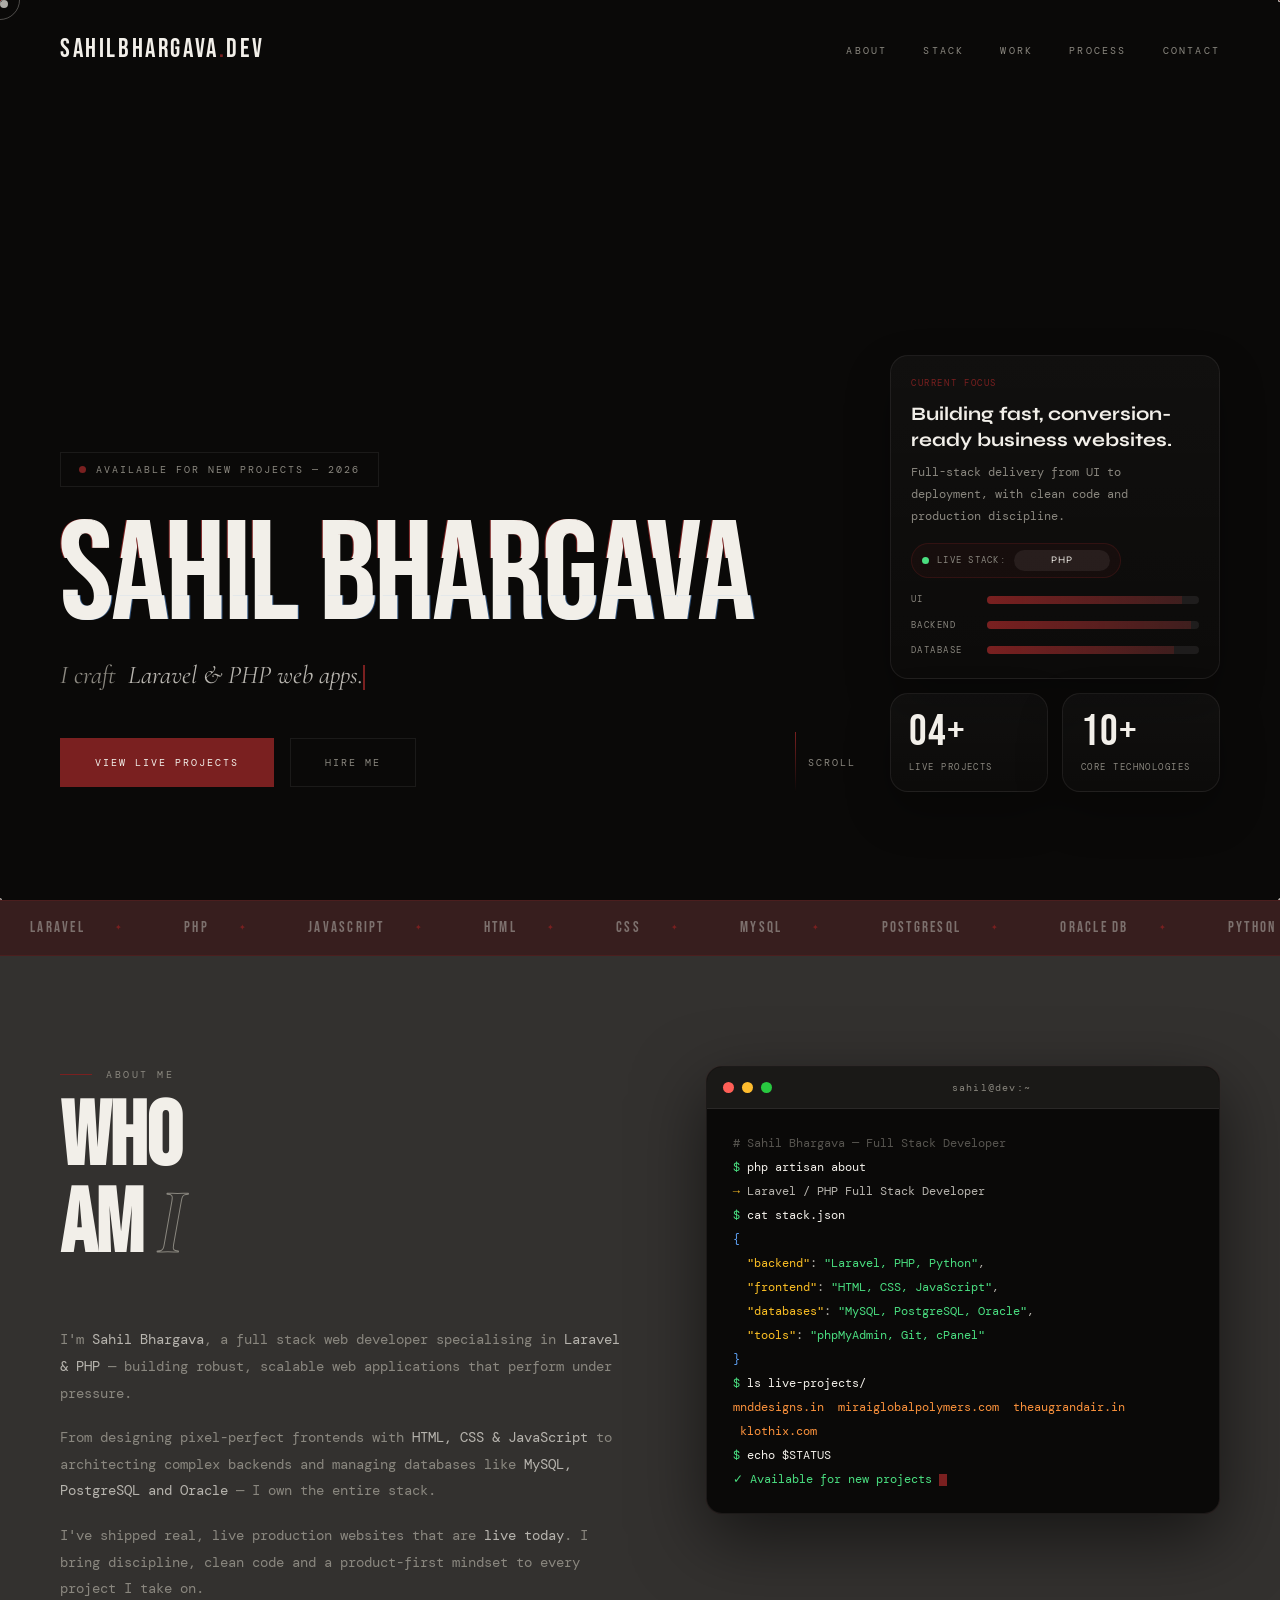
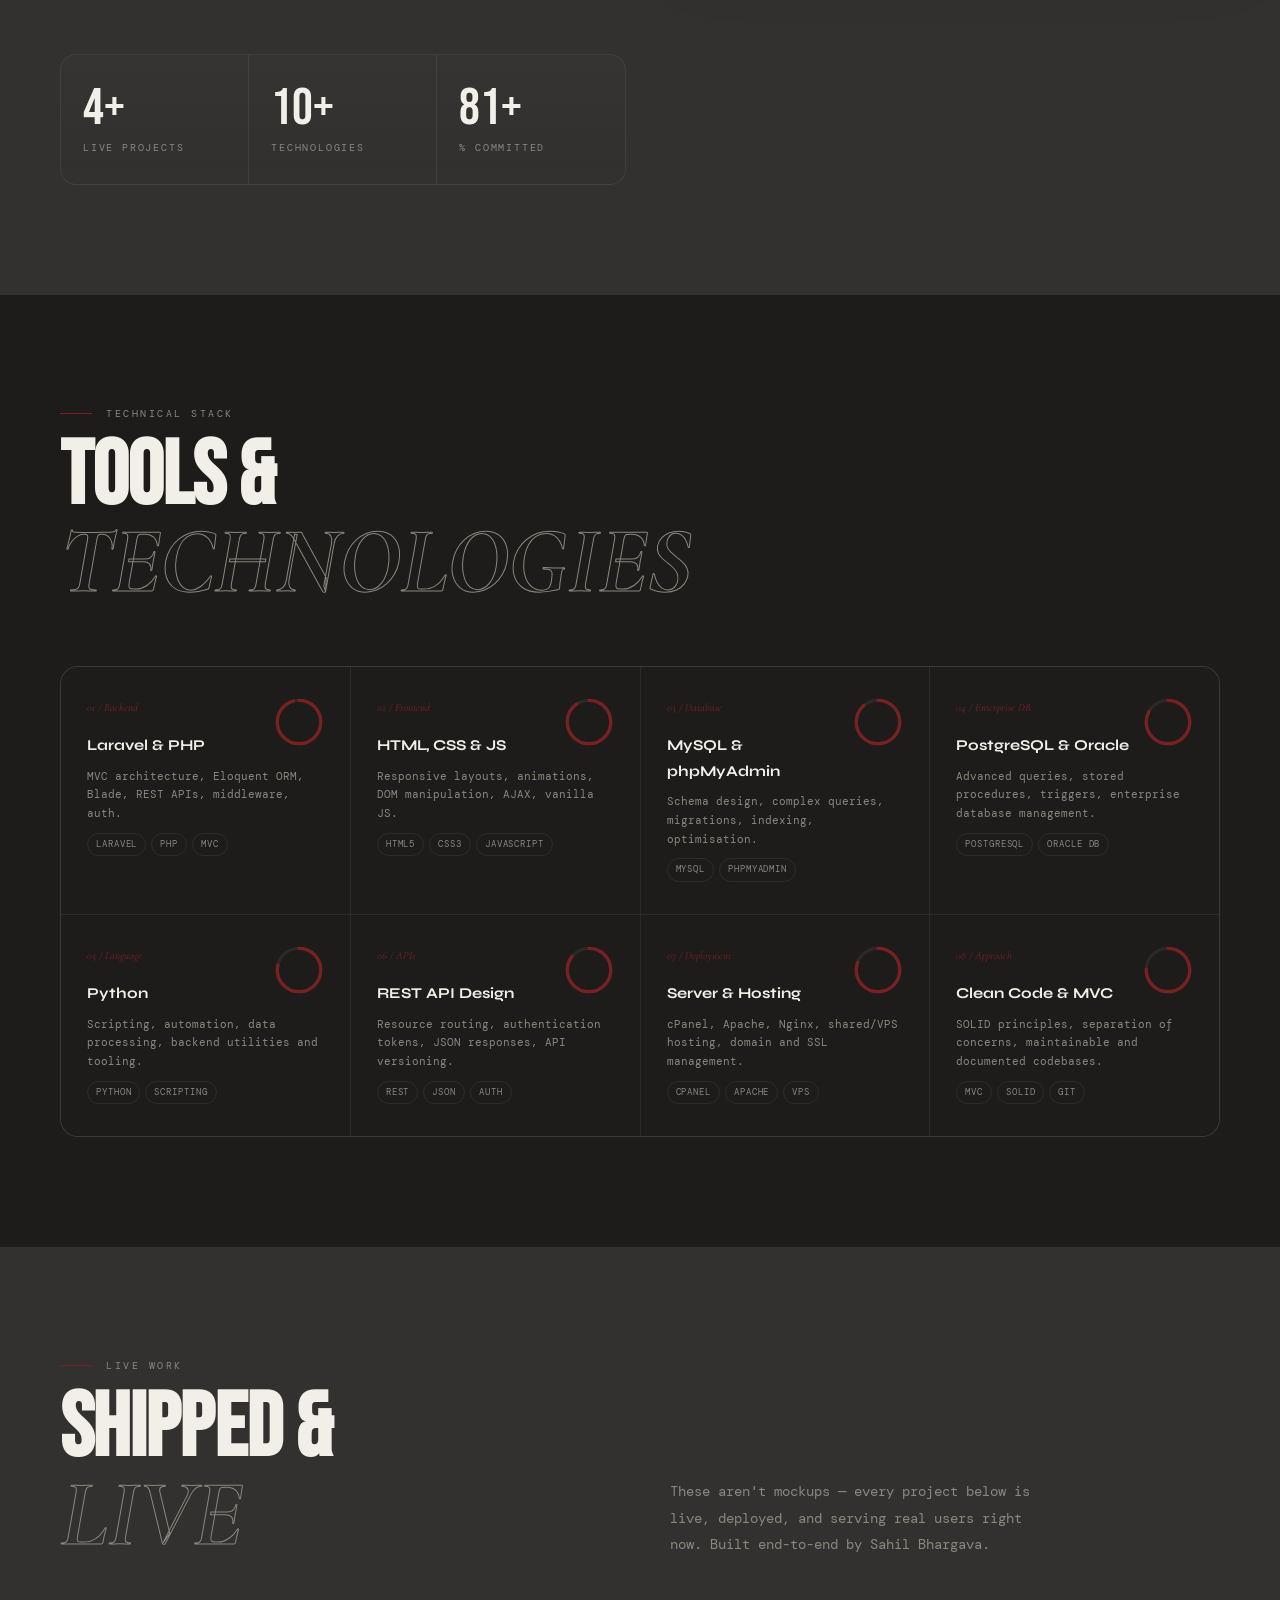
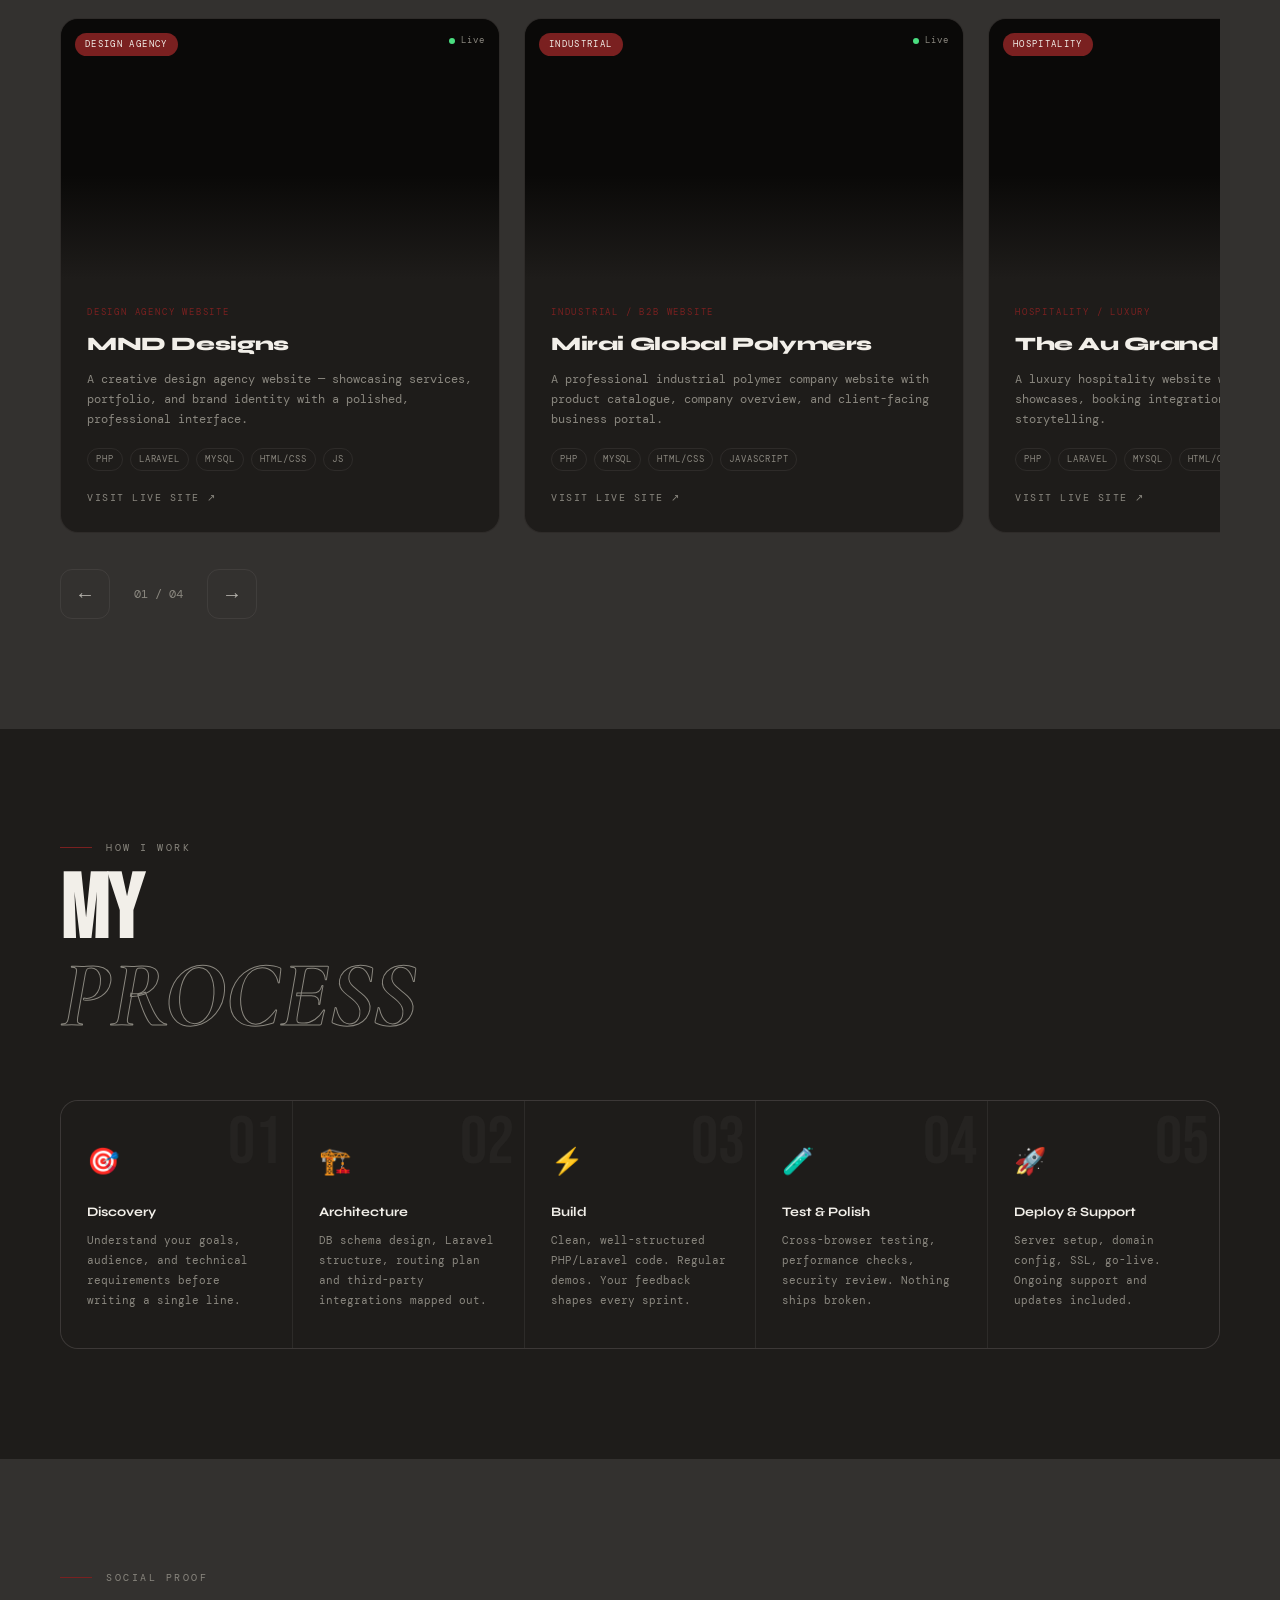
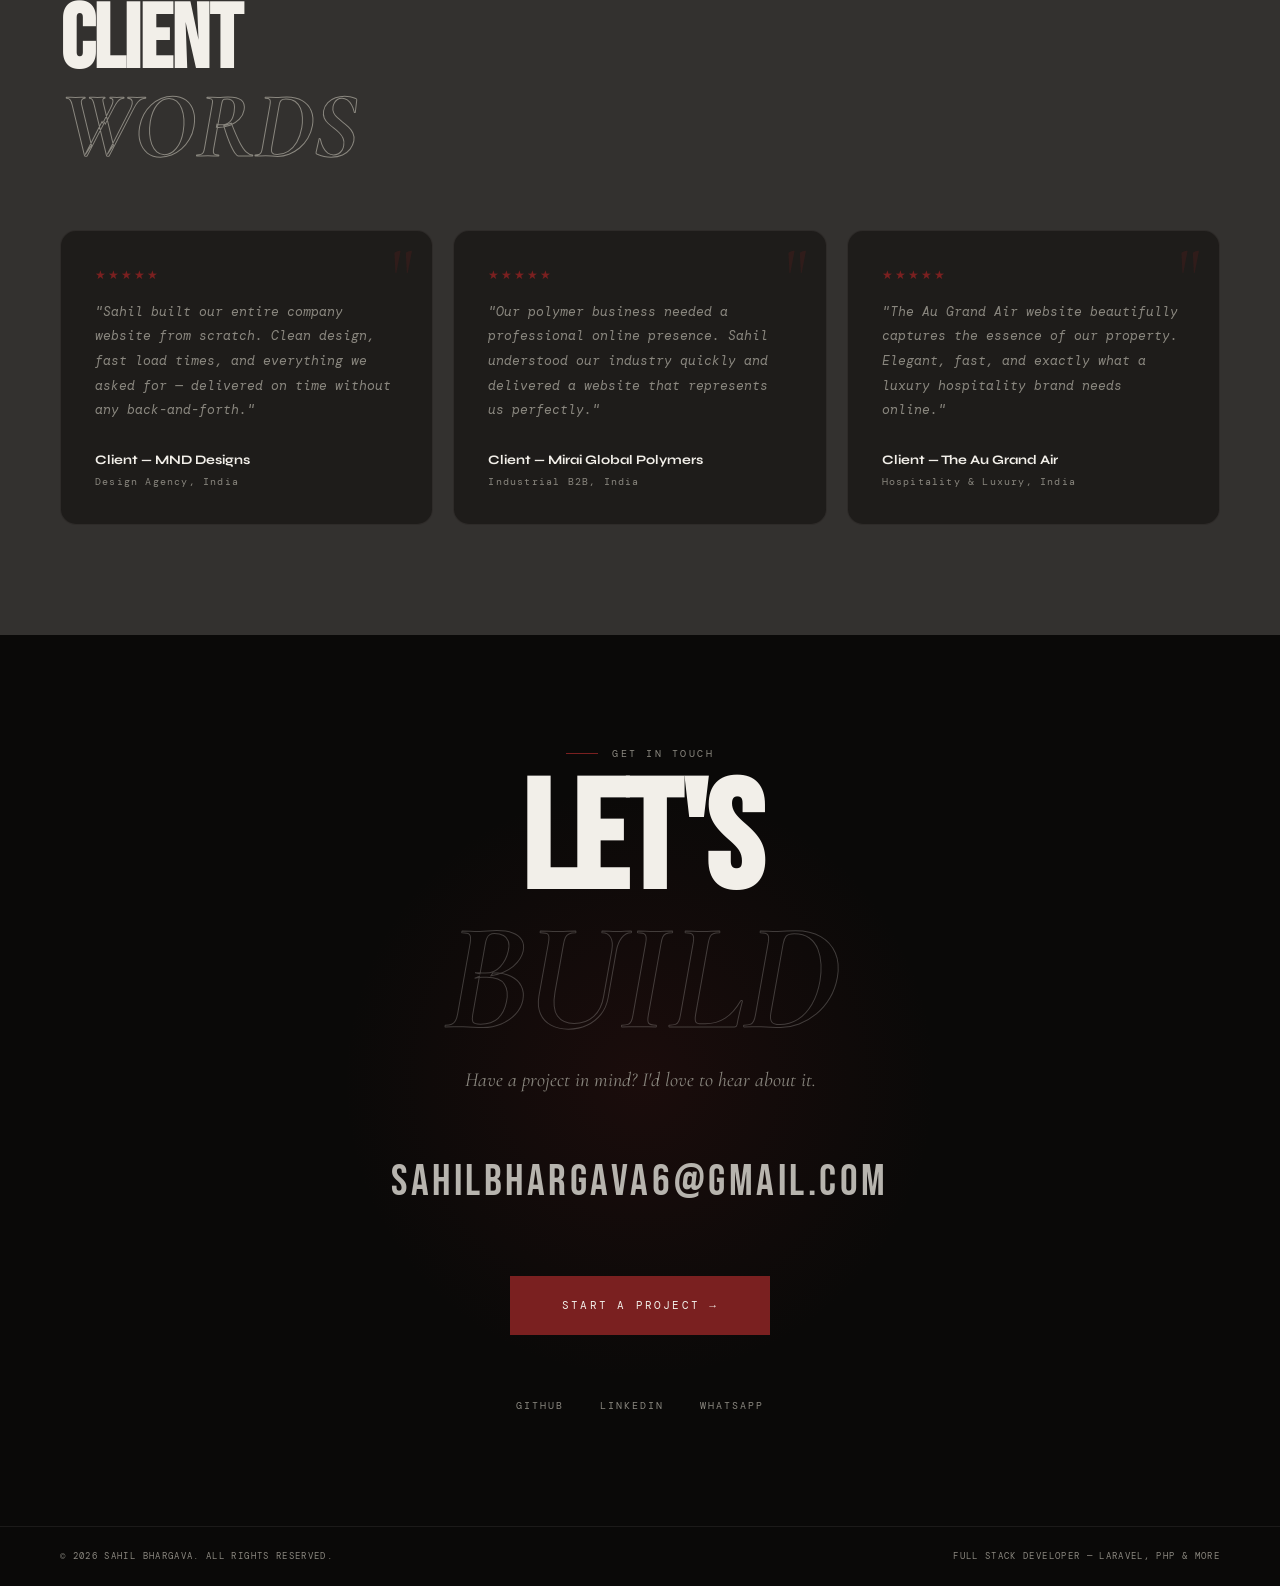
==== index.html @ b5cb0d64 "added right column" ====
<!DOCTYPE html>
<html lang="en">
<head>
<meta charset="UTF-8"/>
<meta name="viewport" content="width=device-width,initial-scale=1.0"/>
<title>Sahil Bhargava — Full Stack Developer</title>
<link rel="preconnect" href="https://fonts.googleapis.com">
<link href="https://fonts.googleapis.com/css2?family=Bebas+Neue&family=Cormorant+Garamond:ital,wght@0,300;0,600;1,300;1,600&family=DM+Mono:wght@300;400&family=Syne:wght@400;700;800&display=swap" rel="stylesheet">
<link rel="stylesheet" href="css/styles.css">
</head>
<body>

<div id="cur-dot"></div>
<div id="cur-ring"></div>

<!-- NAV -->
<nav id="nav">
  <a href="#hero" class="logo">SahilBhargava<span>.</span>dev</a>
  <button class="menu-toggle" id="menuToggle" aria-label="Toggle navigation" aria-expanded="false" aria-controls="navMenu">
    <span></span><span></span><span></span>
  </button>
  <ul class="nav-menu" id="navMenu">
    <li><a href="#about">About</a></li>
    <li><a href="#skills">Stack</a></li>
    <li><a href="#projects">Work</a></li>
    <li><a href="#process">Process</a></li>
    <li><a href="#contact">Contact</a></li>
  </ul>
</nav>

<!-- HERO -->
<section id="hero">
  <canvas id="particleCanvas"></canvas>
  <div class="hero-shell">
    <div class="hero-content">
      <div class="hero-badge"><span class="badge-dot"></span>Available for new projects — 2026</div>
      <span class="hero-name glitch" data-text="SAHIL BHARGAVA">SAHIL BHARGAVA</span>
      <p class="hero-sub">I craft &nbsp;<span id="typed-text"></span><span class="typed-cursor"></span></p>
      <div class="hero-bottom">
        <div class="hero-cta-group">
          <a href="#projects" class="btn-primary"><span>View Live Projects</span></a>
          <a href="#contact" class="btn-outline">Hire Me</a>
        </div>
        <div class="hero-scroll"><div class="scroll-line"></div>Scroll</div>
      </div>
    </div>

    <aside class="hero-side reveal-right delay-3" aria-label="Quick snapshot">
      <div class="hero-side-card hero-side-main">
        <div class="hero-side-kicker">Current Focus</div>
        <h3>Building fast, conversion-ready business websites.</h3>
        <p>Full-stack delivery from UI to deployment, with clean code and production discipline.</p>
        <div class="hero-side-live" aria-live="polite">
          <span class="hero-live-dot" aria-hidden="true"></span>
          <span class="hero-live-text">Live stack:</span>
          <span class="hero-tech-rotator" id="heroTechRotator">Laravel</span>
        </div>
        <div class="hero-side-bars" aria-hidden="true">
          <div class="hero-side-bar"><span>UI</span><i style="--w:92%"></i></div>
          <div class="hero-side-bar"><span>Backend</span><i style="--w:96%"></i></div>
          <div class="hero-side-bar"><span>Database</span><i style="--w:88%"></i></div>
        </div>
      </div>

      <div class="hero-side-grid">
        <div class="hero-side-card">
          <div class="hero-side-stat">04+</div>
          <div class="hero-side-label">Live Projects</div>
        </div>
        <div class="hero-side-card">
          <div class="hero-side-stat">10+</div>
          <div class="hero-side-label">Core Technologies</div>
        </div>
      </div>
    </aside>
  </div>
</section>

<!-- MARQUEE -->
<div class="marquee-wrap">
  <div class="marquee-track">
    <div class="marquee-item">Laravel</div><div class="marquee-item">PHP</div>
    <div class="marquee-item">JavaScript</div><div class="marquee-item">HTML</div>
    <div class="marquee-item">CSS</div><div class="marquee-item">MySQL</div>
    <div class="marquee-item">PostgreSQL</div><div class="marquee-item">Oracle DB</div>
    <div class="marquee-item">Python</div><div class="marquee-item">phpMyAdmin</div>
    <div class="marquee-item">REST APIs</div><div class="marquee-item">MVC</div>
    <div class="marquee-item">Laravel</div><div class="marquee-item">PHP</div>
    <div class="marquee-item">JavaScript</div><div class="marquee-item">HTML</div>
    <div class="marquee-item">CSS</div><div class="marquee-item">MySQL</div>
    <div class="marquee-item">PostgreSQL</div><div class="marquee-item">Oracle DB</div>
    <div class="marquee-item">Python</div><div class="marquee-item">phpMyAdmin</div>
    <div class="marquee-item">REST APIs</div><div class="marquee-item">MVC</div>
  </div>
</div>

<!-- ABOUT -->
<section id="about" class="sec">
  <div class="about-grid">
    <div>
      <div class="sec-label reveal">About Me</div>
      <h2 class="sec-title reveal delay-1">WHO<br>AM <em>I</em></h2>
      <div class="about-text-block">
        <p class="reveal delay-2">I'm <strong>Sahil Bhargava</strong>, a full stack web developer specialising in <strong>Laravel & PHP</strong> — building robust, scalable web applications that perform under pressure.</p>
        <p class="reveal delay-3">From designing pixel-perfect frontends with <strong>HTML, CSS & JavaScript</strong> to architecting complex backends and managing databases like <strong>MySQL, PostgreSQL and Oracle</strong> — I own the entire stack.</p>
        <p class="reveal delay-4">I've shipped real, live production websites that are <strong>live today</strong>. I bring discipline, clean code and a product-first mindset to every project I take on.</p>
      </div>
      <div class="stats-row reveal delay-5">
        <div class="stat-box">
          <div class="stat-n" data-target="4">0</div>
          <div class="stat-l">Live Projects</div>
        </div>
        <div class="stat-box">
          <div class="stat-n" data-target="10">0</div>
          <div class="stat-l">Technologies</div>
        </div>
        <div class="stat-box">
          <div class="stat-n" data-target="100">0</div>
          <div class="stat-l">% Committed</div>
        </div>
      </div>
    </div>
    <div class="reveal-right delay-2">
      <div class="terminal">
        <div class="term-bar">
          <div class="term-dot"></div><div class="term-dot"></div><div class="term-dot"></div>
          <span class="term-title">sahil@dev:~</span>
        </div>
        <div class="term-body" id="termBody"></div>
      </div>
    </div>
  </div>
</section>

<!-- SKILLS -->
<section id="skills" class="sec">
  <div class="sec-label reveal">Technical Stack</div>
  <h2 class="sec-title reveal delay-1">TOOLS &amp;<br><em>TECHNOLOGIES</em></h2>
  <div class="skills-grid reveal delay-2">

    <div class="skill-item">
      <div class="arc-wrap"><svg class="arc" viewBox="0 0 46 46"><circle class="arc-bg" cx="23" cy="23" r="20"/><circle class="arc-fg" cx="23" cy="23" r="20" data-pct="95"/></svg></div>
      <span class="skill-num">01 / Backend</span>
      <div class="skill-name">Laravel & PHP</div>
      <div style="font-size:11px;color:var(--ash2)">MVC architecture, Eloquent ORM, Blade, REST APIs, middleware, auth.</div>
      <div class="skill-tags"><span class="stag">Laravel</span><span class="stag">PHP</span><span class="stag">MVC</span></div>
    </div>

    <div class="skill-item">
      <div class="arc-wrap"><svg class="arc" viewBox="0 0 46 46"><circle class="arc-bg" cx="23" cy="23" r="20"/><circle class="arc-fg" cx="23" cy="23" r="20" data-pct="90"/></svg></div>
      <span class="skill-num">02 / Frontend</span>
      <div class="skill-name">HTML, CSS & JS</div>
      <div style="font-size:11px;color:var(--ash2)">Responsive layouts, animations, DOM manipulation, AJAX, vanilla JS.</div>
      <div class="skill-tags"><span class="stag">HTML5</span><span class="stag">CSS3</span><span class="stag">JavaScript</span></div>
    </div>

    <div class="skill-item">
      <div class="arc-wrap"><svg class="arc" viewBox="0 0 46 46"><circle class="arc-bg" cx="23" cy="23" r="20"/><circle class="arc-fg" cx="23" cy="23" r="20" data-pct="88"/></svg></div>
      <span class="skill-num">03 / Database</span>
      <div class="skill-name">MySQL & phpMyAdmin</div>
      <div style="font-size:11px;color:var(--ash2)">Schema design, complex queries, migrations, indexing, optimisation.</div>
      <div class="skill-tags"><span class="stag">MySQL</span><span class="stag">phpMyAdmin</span></div>
    </div>

    <div class="skill-item">
      <div class="arc-wrap"><svg class="arc" viewBox="0 0 46 46"><circle class="arc-bg" cx="23" cy="23" r="20"/><circle class="arc-fg" cx="23" cy="23" r="20" data-pct="82"/></svg></div>
      <span class="skill-num">04 / Enterprise DB</span>
      <div class="skill-name">PostgreSQL & Oracle</div>
      <div style="font-size:11px;color:var(--ash2)">Advanced queries, stored procedures, triggers, enterprise database management.</div>
      <div class="skill-tags"><span class="stag">PostgreSQL</span><span class="stag">Oracle DB</span></div>
    </div>

    <div class="skill-item">
      <div class="arc-wrap"><svg class="arc" viewBox="0 0 46 46"><circle class="arc-bg" cx="23" cy="23" r="20"/><circle class="arc-fg" cx="23" cy="23" r="20" data-pct="78"/></svg></div>
      <span class="skill-num">05 / Language</span>
      <div class="skill-name">Python</div>
      <div style="font-size:11px;color:var(--ash2)">Scripting, automation, data processing, backend utilities and tooling.</div>
      <div class="skill-tags"><span class="stag">Python</span><span class="stag">Scripting</span></div>
    </div>

    <div class="skill-item">
      <div class="arc-wrap"><svg class="arc" viewBox="0 0 46 46"><circle class="arc-bg" cx="23" cy="23" r="20"/><circle class="arc-fg" cx="23" cy="23" r="20" data-pct="85"/></svg></div>
      <span class="skill-num">06 / APIs</span>
      <div class="skill-name">REST API Design</div>
      <div style="font-size:11px;color:var(--ash2)">Resource routing, authentication tokens, JSON responses, API versioning.</div>
      <div class="skill-tags"><span class="stag">REST</span><span class="stag">JSON</span><span class="stag">Auth</span></div>
    </div>

    <div class="skill-item">
      <div class="arc-wrap"><svg class="arc" viewBox="0 0 46 46"><circle class="arc-bg" cx="23" cy="23" r="20"/><circle class="arc-fg" cx="23" cy="23" r="20" data-pct="80"/></svg></div>
      <span class="skill-num">07 / Deployment</span>
      <div class="skill-name">Server & Hosting</div>
      <div style="font-size:11px;color:var(--ash2)">cPanel, Apache, Nginx, shared/VPS hosting, domain and SSL management.</div>
      <div class="skill-tags"><span class="stag">cPanel</span><span class="stag">Apache</span><span class="stag">VPS</span></div>
    </div>

    <div class="skill-item">
      <div class="arc-wrap"><svg class="arc" viewBox="0 0 46 46"><circle class="arc-bg" cx="23" cy="23" r="20"/><circle class="arc-fg" cx="23" cy="23" r="20" data-pct="75"/></svg></div>
      <span class="skill-num">08 / Approach</span>
      <div class="skill-name">Clean Code & MVC</div>
      <div style="font-size:11px;color:var(--ash2)">SOLID principles, separation of concerns, maintainable and documented codebases.</div>
      <div class="skill-tags"><span class="stag">MVC</span><span class="stag">SOLID</span><span class="stag">Git</span></div>
    </div>

  </div>
</section>

<!-- LIVE PROJECTS -->
<section id="projects" class="sec">
  <div class="proj-intro">
    <div>
      <div class="sec-label reveal">Live Work</div>
      <h2 class="sec-title reveal delay-1" style="margin-bottom:0">SHIPPED &amp;<br><em>LIVE</em></h2>
    </div>
    <p class="proj-desc reveal-right delay-2">These aren't mockups — every project below is live, deployed, and serving real users right now. Built end-to-end by Sahil Bhargava.</p>
  </div>

  <div class="proj-track-wrap reveal">
    <div class="proj-track" id="projTrack">

      <!-- PROJECT 1: MND Designs -->
      <div class="proj-card">
        <div class="proj-preview">
          <iframe src="https://mnddesigns.in/" loading="lazy" title="MND Designs" scrolling="no"></iframe>
          <div class="proj-preview-overlay"></div>
          <span class="proj-preview-label">Design Agency</span>
          <span class="proj-preview-live"><span class="live-dot"></span>Live</span>
        </div>
        <div class="proj-body">
          <div class="proj-type">Design Agency Website</div>
          <div class="proj-name">MND Designs</div>
          <div class="proj-info">A creative design agency website — showcasing services, portfolio, and brand identity with a polished, professional interface.</div>
          <div class="proj-tech"><span class="ptag">PHP</span><span class="ptag">Laravel</span><span class="ptag">MySQL</span><span class="ptag">HTML/CSS</span><span class="ptag">JS</span></div>
          <a href="https://mnddesigns.in/" target="_blank" class="proj-link">Visit Live Site ↗</a>
        </div>
      </div>

      <!-- PROJECT 2: Mirai Global Polymers -->
      <div class="proj-card">
        <div class="proj-preview">
          <iframe src="https://miraiglobalpolymers.com/" loading="lazy" title="Mirai Global Polymers" scrolling="no"></iframe>
          <div class="proj-preview-overlay"></div>
          <span class="proj-preview-label">Industrial</span>
          <span class="proj-preview-live"><span class="live-dot"></span>Live</span>
        </div>
        <div class="proj-body">
          <div class="proj-type">Industrial / B2B Website</div>
          <div class="proj-name">Mirai Global Polymers</div>
          <div class="proj-info">A professional industrial polymer company website with product catalogue, company overview, and client-facing business portal.</div>
          <div class="proj-tech"><span class="ptag">PHP</span><span class="ptag">MySQL</span><span class="ptag">HTML/CSS</span><span class="ptag">JavaScript</span></div>
          <a href="https://miraiglobalpolymers.com/" target="_blank" class="proj-link">Visit Live Site ↗</a>
        </div>
      </div>

      <!-- PROJECT 3: The Au Grand Air -->
      <div class="proj-card">
        <div class="proj-preview">
          <iframe src="https://www.theaugrandair.in/" loading="lazy" title="The Au Grand Air" scrolling="no"></iframe>
          <div class="proj-preview-overlay"></div>
          <span class="proj-preview-label">Hospitality</span>
          <span class="proj-preview-live"><span class="live-dot"></span>Live</span>
        </div>
        <div class="proj-body">
          <div class="proj-type">Hospitality / Luxury</div>
          <div class="proj-name">The Au Grand Air</div>
          <div class="proj-info">A luxury hospitality website with elegant design, room showcases, booking integration, and immersive visual storytelling.</div>
          <div class="proj-tech"><span class="ptag">PHP</span><span class="ptag">Laravel</span><span class="ptag">MySQL</span><span class="ptag">HTML/CSS</span><span class="ptag">JS</span></div>
          <a href="https://www.theaugrandair.in/" target="_blank" class="proj-link">Visit Live Site ↗</a>
        </div>
      </div>

      <!-- PROJECT 4: Klothix -->
      <div class="proj-card">
        <div class="proj-preview">
          <iframe src="https://klothix.com/" loading="lazy" title="Klothix" scrolling="no"></iframe>
          <div class="proj-preview-overlay"></div>
          <span class="proj-preview-label">Fashion</span>
          <span class="proj-preview-live"><span class="live-dot"></span>Live</span>
        </div>
        <div class="proj-body">
          <div class="proj-type">Fashion / E-commerce Website</div>
          <div class="proj-name">Klothix</div>
          <div class="proj-info">A modern fashion website focused on product presentation, smooth browsing, and responsive user experience for online customers.</div>
          <div class="proj-tech"><span class="ptag">Laravel</span><span class="ptag">PHP</span><span class="ptag">HTML</span><span class="ptag">CSS</span><span class="ptag">JavaScript</span><span class="ptag">MySQL</span></div>
          <a href="https://klothix.com/" target="_blank" class="proj-link">Visit Live Site ↗</a>
        </div>
      </div>

    </div>
  </div>

  <div class="proj-controls reveal delay-2">
    <button class="proj-btn" id="prevBtn">&#8592;</button>
    <span class="proj-counter" id="projCounter">01 / 04</span>
    <button class="proj-btn" id="nextBtn">&#8594;</button>
  </div>
</section>

<!-- PROCESS -->
<section id="process" class="sec">
  <div class="sec-label reveal">How I Work</div>
  <h2 class="sec-title reveal delay-1">MY<br><em>PROCESS</em></h2>
  <div class="process-grid reveal delay-2">
    <div class="proc-card"><div class="proc-num">01</div><span class="proc-icon">🎯</span><div class="proc-title">Discovery</div><div class="proc-desc">Understand your goals, audience, and technical requirements before writing a single line.</div><div class="proc-bar"></div></div>
    <div class="proc-card"><div class="proc-num">02</div><span class="proc-icon">🏗️</span><div class="proc-title">Architecture</div><div class="proc-desc">DB schema design, Laravel structure, routing plan and third-party integrations mapped out.</div><div class="proc-bar"></div></div>
    <div class="proc-card"><div class="proc-num">03</div><span class="proc-icon">⚡</span><div class="proc-title">Build</div><div class="proc-desc">Clean, well-structured PHP/Laravel code. Regular demos. Your feedback shapes every sprint.</div><div class="proc-bar"></div></div>
    <div class="proc-card"><div class="proc-num">04</div><span class="proc-icon">🧪</span><div class="proc-title">Test & Polish</div><div class="proc-desc">Cross-browser testing, performance checks, security review. Nothing ships broken.</div><div class="proc-bar"></div></div>
    <div class="proc-card"><div class="proc-num">05</div><span class="proc-icon">🚀</span><div class="proc-title">Deploy & Support</div><div class="proc-desc">Server setup, domain config, SSL, go-live. Ongoing support and updates included.</div><div class="proc-bar"></div></div>
  </div>
</section>

<!-- TESTIMONIALS -->
<section id="testimonials" class="sec">
  <div class="sec-label reveal">Social Proof</div>
  <h2 class="sec-title reveal delay-1">CLIENT<br><em>WORDS</em></h2>
  <div class="testi-grid">
    <div class="testi-card reveal delay-1">
      <div class="quote-mark">"</div>
      <div class="testi-stars">★★★★★</div>
      <p class="testi-text">"Sahil built our entire company website from scratch. Clean design, fast load times, and everything we asked for — delivered on time without any back-and-forth."</p>
      <div class="testi-name">Client — MND Designs</div>
      <div class="testi-role">Design Agency, India</div>
    </div>
    <div class="testi-card reveal delay-2">
      <div class="quote-mark">"</div>
      <div class="testi-stars">★★★★★</div>
      <p class="testi-text">"Our polymer business needed a professional online presence. Sahil understood our industry quickly and delivered a website that represents us perfectly."</p>
      <div class="testi-name">Client — Mirai Global Polymers</div>
      <div class="testi-role">Industrial B2B, India</div>
    </div>
    <div class="testi-card reveal delay-3">
      <div class="quote-mark">"</div>
      <div class="testi-stars">★★★★★</div>
      <p class="testi-text">"The Au Grand Air website beautifully captures the essence of our property. Elegant, fast, and exactly what a luxury hospitality brand needs online."</p>
      <div class="testi-name">Client — The Au Grand Air</div>
      <div class="testi-role">Hospitality & Luxury, India</div>
    </div>
  </div>
</section>

<!-- CONTACT -->
<section id="contact">
  <div class="contact-glow"></div>
  <div class="sec-label reveal" style="justify-content:center">Get In Touch</div>
  <h2 class="contact-big reveal delay-1">LET'S<br><em>BUILD</em></h2>
  <p class="contact-sub reveal delay-2">Have a project in mind? I'd love to hear about it.</p>
  <a href="mailto:sahilbhargava6@gmail.com" class="contact-email reveal delay-3">sahilbhargava6@gmail.com</a>
  <div class="reveal delay-4">
    <a href="mailto:sahilbhargava6@gmail.com" class="magnetic-btn" id="magBtn"><span>Start a Project →</span></a>
  </div>
  <ul class="socials reveal delay-5">
    <li><a href="https://github.com/sahilbhargava6">GitHub</a></li>
    <li><a href="https://www.linkedin.com/in/sahilbhargava6/">LinkedIn</a></li>
    <li><a href="https://wa.me/918800822197">WhatsApp</a></li>
  </ul>
</section>

<footer>
  <span>© 2026 Sahil Bhargava. All Rights Reserved.</span>
  <span>Full Stack Developer — Laravel, PHP & More</span>
</footer>

<script src="js/script.js"></script>
</body>
</html>
---- css/styles.css ----
:root{
  --bg:#33312F;--bg2:#1e1c1a;--bg3:#0a0908;
  --ash:#B7B4AE;--ash2:#8a877f;
  --maroon:#371E1E;--red:#7a2020;
  --white:#F2EFE9;--border:rgba(183,180,174,0.1);
}
*,*::before,*::after{box-sizing:border-box;margin:0;padding:0}
html{scroll-behavior:smooth}
body{background:var(--bg3);color:var(--ash);font-family:'DM Mono',monospace;font-size:13px;line-height:1.7;overflow-x:hidden;cursor:none}

/* CURSOR */
#cur-dot{position:fixed;width:8px;height:8px;border-radius:50%;background:var(--ash);pointer-events:none;z-index:9999;transition:transform .2s,background .2s;mix-blend-mode:difference}
#cur-ring{position:fixed;width:40px;height:40px;border-radius:50%;border:1px solid rgba(183,180,174,.4);pointer-events:none;z-index:9998;transition:width .4s,height .4s,border-color .4s}
body.hovering #cur-dot{transform:scale(3);background:var(--red)}
body.hovering #cur-ring{width:70px;height:70px;border-color:rgba(122,32,32,.5)}

/* NAV */
nav{position:fixed;top:0;left:0;right:0;z-index:200;display:flex;justify-content:space-between;align-items:center;padding:28px 60px;transition:padding .4s,background .4s}
nav.stuck{padding:14px 60px;background:rgba(10,9,8,.9);backdrop-filter:blur(20px);border-bottom:1px solid var(--border)}
.logo{font-family:'Bebas Neue',sans-serif;font-size:26px;letter-spacing:.1em;color:var(--white);text-decoration:none}
.logo span{color:var(--red)}
.menu-toggle{display:none;width:44px;height:44px;border:1px solid var(--border);border-radius:12px;background:rgba(10,9,8,.75);align-items:center;justify-content:center;gap:5px;flex-direction:column;cursor:none;transition:border-color .3s,background .3s}
.menu-toggle span{display:block;width:18px;height:1px;background:var(--ash);transition:transform .3s,opacity .3s,background .3s}
.nav-menu{display:flex;gap:36px;list-style:none}
.nav-menu a{font-size:10px;letter-spacing:.22em;text-transform:uppercase;color:var(--ash2);text-decoration:none;transition:color .3s;position:relative;padding-bottom:3px}
.nav-menu a::after{content:'';position:absolute;bottom:0;left:0;width:0;height:1px;background:var(--red);transition:width .4s}
.nav-menu a:hover{color:var(--ash)}
.nav-menu a:hover::after{width:100%}
body.menu-open .menu-toggle{border-color:rgba(122,32,32,.6);background:rgba(122,32,32,.18)}
body.menu-open .menu-toggle span:nth-child(1){transform:translateY(6px) rotate(45deg)}
body.menu-open .menu-toggle span:nth-child(2){opacity:0}
body.menu-open .menu-toggle span:nth-child(3){transform:translateY(-6px) rotate(-45deg)}

/* HERO */
#hero{position:relative;height:100vh;display:flex;flex-direction:column;justify-content:flex-end;padding:0 60px 80px;overflow:hidden}
#particleCanvas{position:absolute;inset:0;z-index:0}
.hero-shell{position:relative;z-index:2;display:grid;grid-template-columns:minmax(0,1fr) 330px;align-items:end;gap:34px;width:100%;max-width:1400px;margin:0 auto;transform:translateY(-28px)}
.hero-content{position:relative;z-index:2;max-width:920px}
.hero-badge{display:inline-flex;align-items:center;gap:10px;border:1px solid var(--border);padding:8px 18px;margin-bottom:28px;width:fit-content;font-size:10px;letter-spacing:.2em;text-transform:uppercase;color:var(--ash2);opacity:0;animation:fadeUp .8s .4s forwards}
.badge-dot{width:7px;height:7px;border-radius:50%;background:var(--red);animation:pulse 2s infinite}
@keyframes pulse{0%,100%{box-shadow:0 0 0 0 rgba(122,32,32,.6)}50%{box-shadow:0 0 0 8px rgba(122,32,32,0)}}
.hero-name{font-family:'Bebas Neue',sans-serif;font-size:clamp(60px,11vw,170px);line-height:.88;color:var(--white);letter-spacing:-.01em;opacity:0;animation:fadeUp .9s .6s forwards;display:block}
.hero-name .ghost{-webkit-text-stroke:1px rgba(183,180,174,.2);color:transparent;display:block}
.hero-sub{font-family:'Cormorant Garamond',serif;font-size:clamp(16px,2vw,26px);font-style:italic;color:var(--ash2);margin-top:14px;margin-bottom:36px;opacity:0;animation:fadeUp .8s .9s forwards;min-height:34px}
#typed-text{color:var(--ash)}
.typed-cursor{display:inline-block;width:2px;height:1em;background:var(--red);vertical-align:middle;animation:blink .7s infinite}
@keyframes blink{0%,100%{opacity:1}50%{opacity:0}}
.hero-bottom{display:flex;align-items:center;justify-content:space-between;opacity:0;animation:fadeUp .8s 1.1s forwards;flex-wrap:wrap;gap:24px}
.hero-cta-group{display:flex;gap:16px;align-items:center}
.btn-primary{position:relative;overflow:hidden;background:var(--red);color:var(--white);padding:15px 34px;text-decoration:none;font-size:10px;letter-spacing:.2em;text-transform:uppercase;border:1px solid var(--red);transition:color .4s;display:inline-block}
.btn-primary::before{content:'';position:absolute;inset:0;background:var(--white);transform:translateX(-101%);transition:transform .4s cubic-bezier(.76,0,.24,1)}
.btn-primary:hover{color:var(--bg3)}.btn-primary:hover::before{transform:translateX(0)}
.btn-primary span{position:relative;z-index:1}
.btn-outline{padding:15px 34px;text-decoration:none;font-size:10px;letter-spacing:.2em;text-transform:uppercase;border:1px solid var(--border);color:var(--ash2);transition:color .3s,border-color .3s;display:inline-block}
.btn-outline:hover{color:var(--ash);border-color:var(--ash2)}
.hero-scroll{font-size:10px;letter-spacing:.2em;text-transform:uppercase;color:var(--ash2);display:flex;align-items:center;gap:12px}
.scroll-line{width:1px;height:60px;background:linear-gradient(to bottom,var(--red),transparent);animation:scrollLine 2s ease infinite}
@keyframes scrollLine{0%{transform:scaleY(0);transform-origin:top}50%{transform:scaleY(1);transform-origin:top}51%{transform-origin:bottom}100%{transform:scaleY(0);transform-origin:bottom}}
.hero-side{display:flex;flex-direction:column;gap:14px;opacity:0;animation:fadeUp .8s 1.15s forwards}
.hero-side-card{background:linear-gradient(180deg,rgba(255,255,255,.03),rgba(255,255,255,.01));border:1px solid var(--border);border-radius:18px;padding:18px 18px 16px;backdrop-filter:blur(8px);box-shadow:0 20px 45px rgba(0,0,0,.28)}
.hero-side-main{padding:20px}
.hero-side-kicker{font-size:9px;letter-spacing:.18em;text-transform:uppercase;color:var(--red);margin-bottom:10px}
.hero-side-main h3{font-family:'Syne',sans-serif;font-size:19px;line-height:1.35;color:var(--white);margin-bottom:10px}
.hero-side-main p{color:var(--ash2);font-size:12px;line-height:1.8;margin-bottom:16px}
.hero-side-live{display:flex;align-items:center;gap:8px;margin-bottom:14px;border:1px solid rgba(122,32,32,.28);background:rgba(122,32,32,.08);border-radius:999px;padding:6px 10px;width:fit-content}
.hero-live-dot{width:7px;height:7px;border-radius:50%;background:#4ade80;animation:pulseLive 1.6s ease-in-out infinite}
.hero-live-text{font-size:9px;letter-spacing:.14em;text-transform:uppercase;color:var(--ash2)}
.hero-tech-rotator{font-family:'Syne',sans-serif;font-size:10px;letter-spacing:.08em;text-transform:uppercase;color:var(--white);padding:2px 8px;border-radius:999px;background:rgba(183,180,174,.1);min-width:96px;text-align:center;transition:opacity .25s ease,transform .25s ease}
.hero-tech-rotator.switching{opacity:0;transform:translateY(-4px)}
.hero-side-bars{display:flex;flex-direction:column;gap:10px}
.hero-side-bar{display:flex;align-items:center;gap:10px}
.hero-side-bar span{font-size:9px;letter-spacing:.16em;text-transform:uppercase;color:var(--ash2);min-width:66px}
.hero-side-bar i{position:relative;display:block;flex:1;height:8px;border-radius:999px;background:rgba(183,180,174,.1);overflow:hidden}
.hero-side-bar i::before{content:'';position:absolute;inset:0 auto 0 0;width:var(--w);background:linear-gradient(90deg,var(--red),rgba(122,32,32,.35))}
.hero-side-grid{display:grid;grid-template-columns:1fr 1fr;gap:14px}
.hero-side-stat{font-family:'Bebas Neue',sans-serif;font-size:44px;line-height:.9;color:var(--white);letter-spacing:.02em}
.hero-side-label{font-size:9px;letter-spacing:.16em;text-transform:uppercase;color:var(--ash2);margin-top:8px}
@keyframes pulseLive{0%,100%{box-shadow:0 0 0 0 rgba(74,222,128,.55)}50%{box-shadow:0 0 0 7px rgba(74,222,128,0)}}

/* MARQUEE */
.marquee-wrap{background:var(--maroon);padding:14px 0;overflow:hidden;border-top:1px solid rgba(122,32,32,.3);border-bottom:1px solid rgba(122,32,32,.3)}
.marquee-track{display:flex;animation:marquee 22s linear infinite;width:max-content}
.marquee-item{font-family:'Bebas Neue',sans-serif;font-size:15px;letter-spacing:.15em;color:rgba(183,180,174,.55);padding:0 30px;white-space:nowrap;display:flex;align-items:center;gap:30px}
.marquee-item::after{content:'✦';font-size:8px;color:var(--red)}
@keyframes marquee{from{transform:translateX(0)}to{transform:translateX(-50%)}}

/* SECTIONS */
.sec{padding:110px 60px;position:relative}
.sec-label{font-size:10px;letter-spacing:.25em;text-transform:uppercase;color:var(--ash2);display:flex;align-items:center;gap:14px;margin-bottom:14px}
.sec-label::before{content:'';width:32px;height:1px;background:var(--red)}
.sec-title{font-family:'Bebas Neue',sans-serif;font-size:clamp(48px,7vw,96px);color:var(--white);letter-spacing:-.01em;line-height:.92;margin-bottom:60px}
.sec-title em{font-family:'Cormorant Garamond',serif;font-style:italic;color:transparent;-webkit-text-stroke:1px var(--ash2);font-size:1.05em}

/* ABOUT */
#about{background:var(--bg)}
.about-grid{display:grid;grid-template-columns:1.1fr 1fr;gap:80px;align-items:start}
.about-text-block p{color:var(--ash2);line-height:1.9;margin-bottom:18px;font-size:14px}
.about-text-block p strong{color:var(--ash);font-weight:400}
.stats-row{display:flex;gap:0;margin-top:52px;border:1px solid var(--border);border-radius:16px;overflow:hidden;background:linear-gradient(180deg,rgba(255,255,255,.015),rgba(255,255,255,0))}
.stat-box{flex:1;padding:28px 22px;border-right:1px solid var(--border);position:relative;overflow:hidden;transition:background .35s ease}
.stat-box:last-child{border-right:none}
.stat-box::before{content:'';position:absolute;bottom:0;left:0;right:0;height:2px;background:linear-gradient(90deg,var(--red),transparent);transform:scaleX(0);transform-origin:left;transition:transform .5s ease}
.stat-box:hover{background:rgba(255,255,255,.02)}
.stat-box:hover::before{transform:scaleX(1)}
.stat-n{font-family:'Bebas Neue',sans-serif;font-size:52px;color:var(--white);line-height:1}
.stat-l{font-size:10px;letter-spacing:.18em;text-transform:uppercase;color:var(--ash2);margin-top:4px}

/* TERMINAL */
.terminal{background:var(--bg3);border:1px solid var(--border);border-radius:16px;overflow:hidden;box-shadow:0 24px 70px rgba(0,0,0,.55),0 0 1px rgba(122,32,32,.35)}
.term-bar{background:#1a1917;padding:12px 16px;display:flex;align-items:center;gap:8px;border-bottom:1px solid var(--border)}
.term-dot{width:11px;height:11px;border-radius:50%}
.term-dot:nth-child(1){background:#ff5f57}.term-dot:nth-child(2){background:#febc2e}.term-dot:nth-child(3){background:#28c840}
.term-title{font-size:10px;letter-spacing:.12em;color:var(--ash2);margin-left:auto;margin-right:auto}
.term-body{padding:22px 26px;font-size:12px;line-height:2;min-height:300px}
.term-line{opacity:0;transform:translateY(4px);transition:opacity .3s,transform .3s}
.term-line.show{opacity:1;transform:translateY(0)}
.c-green{color:#4ade80}.c-red{color:#f87171}.c-yellow{color:#fbbf24}.c-blue{color:#60a5fa}.c-comment{color:var(--ash2);opacity:.6}.c-white{color:var(--white)}.c-orange{color:#fb923c}

/* SKILLS */
#skills{background:var(--bg2)}
.skills-grid{display:grid;grid-template-columns:repeat(4,1fr);gap:1px;background:var(--border);border:1px solid var(--border);border-radius:18px;overflow:hidden}
.skill-item{background:var(--bg2);padding:32px 26px;position:relative;overflow:hidden;cursor:default;transition:background .35s,transform .35s}
.skill-item::after{content:'';position:absolute;inset:0;background:radial-gradient(circle at 50% 100%,rgba(122,32,32,.25),transparent 70%);opacity:0;transition:opacity .4s}
.skill-item:hover{background:var(--bg);transform:translateY(-2px)}.skill-item:hover::after{opacity:1}
.skill-num{font-family:'Cormorant Garamond',serif;font-size:11px;font-style:italic;color:var(--red);margin-bottom:16px;display:block}
.skill-name{font-family:'Syne',sans-serif;font-size:15px;font-weight:700;color:var(--white);margin-bottom:8px}
.skill-tags{display:flex;flex-wrap:wrap;gap:5px;margin-top:10px}
.stag{font-size:9px;letter-spacing:.1em;text-transform:uppercase;border:1px solid var(--border);padding:3px 8px;color:var(--ash2);border-radius:999px}
.arc-wrap{float:right;margin-top:-2px}
svg.arc{width:50px;height:50px;transform:rotate(-90deg)}
.arc-bg{fill:none;stroke:rgba(183,180,174,.08);stroke-width:3}
.arc-fg{fill:none;stroke:var(--red);stroke-width:3;stroke-linecap:round;stroke-dasharray:126;stroke-dashoffset:126;transition:stroke-dashoffset 1.2s cubic-bezier(.4,0,.2,1)}

/* LIVE PROJECTS */
#projects{background:var(--bg)}
.proj-intro{display:grid;grid-template-columns:1fr 1fr;gap:60px;align-items:end;margin-bottom:60px}
.proj-desc{color:var(--ash2);max-width:380px;line-height:1.9;font-size:14px}
.proj-track-wrap{overflow:hidden}
.proj-track{display:flex;gap:24px;width:max-content;transition:transform .6s cubic-bezier(.25,.46,.45,.94)}

.proj-card{width:440px;flex-shrink:0;background:var(--bg2);border:1px solid var(--border);border-radius:18px;overflow:hidden;transition:border-color .4s,box-shadow .4s,transform .4s;cursor:none;transform-style:preserve-3d;transform:perspective(1000px)}
.proj-card:hover{border-color:rgba(122,32,32,.5);box-shadow:0 22px 45px rgba(0,0,0,.45);transform:perspective(1000px) translateY(-4px)}

/* Live preview iframe wrapper */
.proj-preview{height:260px;position:relative;overflow:hidden;background:var(--bg3)}
.proj-preview iframe{width:200%;height:200%;transform:scale(.5);transform-origin:top left;pointer-events:none;border:none}
.proj-preview-overlay{position:absolute;inset:0;background:linear-gradient(to bottom,transparent 60%,var(--bg2) 100%);z-index:2}
.proj-preview-label{position:absolute;top:14px;left:14px;z-index:3;background:var(--red);color:var(--white);font-size:9px;letter-spacing:.15em;text-transform:uppercase;padding:4px 10px;border-radius:999px}
.proj-preview-live{position:absolute;top:14px;right:14px;z-index:3;display:flex;align-items:center;gap:6px;font-size:9px;letter-spacing:.12em;color:var(--ash2)}
.live-dot{width:6px;height:6px;border-radius:50%;background:#4ade80;animation:pulse 2s infinite}
.proj-img-fallback{height:260px;position:relative;overflow:hidden;background:var(--bg3);display:flex;align-items:center;justify-content:center}
.proj-img-inner{width:100%;height:100%;position:relative;transition:transform .5s cubic-bezier(.25,.46,.45,.94)}
.proj-card:hover .proj-img-inner{transform:scale(1.04)}
.proj-screen{position:absolute;inset:20px;background:var(--bg);border-radius:10px;padding:12px;box-shadow:0 20px 60px rgba(0,0,0,.5);display:flex;flex-direction:column;gap:6px}
.p-bar{height:4px;border-radius:2px;background:var(--maroon)}
.p-grid{display:grid;grid-template-columns:1fr 1fr;gap:6px;margin-top:6px}
.p-block{height:48px;background:var(--bg2);border-radius:2px}

.proj-body{padding:26px}
.proj-type{font-size:9px;letter-spacing:.2em;text-transform:uppercase;color:var(--red);margin-bottom:8px}
.proj-name{font-family:'Syne',sans-serif;font-size:19px;font-weight:800;color:var(--white);margin-bottom:8px;letter-spacing:-.02em}
.proj-info{color:var(--ash2);font-size:12px;line-height:1.7;margin-bottom:18px}
.proj-tech{display:flex;gap:7px;flex-wrap:wrap}
.ptag{font-size:9px;letter-spacing:.1em;text-transform:uppercase;border:1px solid var(--border);padding:3px 8px;color:var(--ash2);border-radius:999px}
.proj-link{margin-top:18px;display:flex;align-items:center;gap:8px;font-size:10px;letter-spacing:.15em;text-transform:uppercase;color:var(--ash2);text-decoration:none;transition:color .3s,gap .3s}
.proj-link:hover{color:var(--ash);gap:14px}

.proj-controls{display:flex;align-items:center;gap:24px;margin-top:36px}
.proj-btn{width:50px;height:50px;border:1px solid var(--border);border-radius:12px;background:transparent;color:var(--ash);cursor:none;display:flex;align-items:center;justify-content:center;font-size:20px;transition:background .3s,border-color .3s,color .3s,transform .3s}
.proj-btn:hover{background:var(--red);border-color:var(--red);color:var(--white);transform:translateY(-2px)}
.proj-counter{font-size:12px;color:var(--ash2)}

/* PROCESS */
#process{background:var(--bg2)}
.process-grid{display:grid;grid-template-columns:repeat(5,1fr);gap:1px;background:var(--border);border:1px solid var(--border);border-radius:18px;overflow:hidden}
.proc-card{background:var(--bg2);padding:38px 26px;position:relative;overflow:hidden;transition:background .4s,transform .35s}
.proc-card:hover{background:var(--bg);transform:translateY(-2px)}
.proc-num{font-family:'Bebas Neue',sans-serif;font-size:68px;color:rgba(183,180,174,.05);line-height:1;position:absolute;top:8px;right:10px}
.proc-icon{font-size:26px;margin-bottom:18px;display:block}
.proc-title{font-family:'Syne',sans-serif;font-size:13px;font-weight:700;color:var(--white);margin-bottom:8px}
.proc-desc{font-size:11px;color:var(--ash2);line-height:1.8}
.proc-bar{position:absolute;bottom:0;left:0;right:0;height:2px;background:linear-gradient(90deg,var(--red),rgba(122,32,32,0));transform:scaleX(0);transform-origin:left;transition:transform .5s}
.proc-card:hover .proc-bar{transform:scaleX(1)}

/* TESTIMONIALS */
#testimonials{background:var(--bg)}
.testi-grid{display:grid;grid-template-columns:repeat(3,1fr);gap:20px}
.testi-card{background:var(--bg2);border:1px solid var(--border);border-radius:16px;padding:34px;position:relative;overflow:hidden;transition:border-color .4s,transform .3s,box-shadow .3s}
.testi-card:hover{border-color:rgba(122,32,32,.4);transform:translateY(-4px);box-shadow:0 16px 34px rgba(0,0,0,.35)}
.quote-mark{font-family:'Cormorant Garamond',serif;font-size:80px;color:var(--red);opacity:.2;line-height:.7;position:absolute;top:18px;right:18px}
.testi-text{color:var(--ash2);font-size:13px;line-height:1.9;margin-bottom:26px;font-style:italic}
.testi-name{font-family:'Syne',sans-serif;font-weight:700;color:var(--white);font-size:13px}
.testi-role{font-size:10px;color:var(--ash2);letter-spacing:.12em;margin-top:2px}
.testi-stars{color:var(--red);letter-spacing:2px;margin-bottom:14px;font-size:12px}

/* CONTACT */
#contact{background:var(--bg3);text-align:center;padding:110px 60px;position:relative;overflow:hidden}
.contact-glow{position:absolute;top:50%;left:50%;transform:translate(-50%,-50%);width:600px;height:600px;border-radius:50%;background:radial-gradient(circle,rgba(122,32,32,.15) 0%,transparent 70%);pointer-events:none;animation:glowPulse 4s ease infinite}
@keyframes glowPulse{0%,100%{transform:translate(-50%,-50%) scale(1)}50%{transform:translate(-50%,-50%) scale(1.2)}}
.contact-big{font-family:'Bebas Neue',sans-serif;font-size:clamp(60px,12vw,180px);color:var(--white);letter-spacing:-.02em;line-height:.88;position:relative;z-index:2;margin-bottom:14px}
.contact-big em{font-family:'Cormorant Garamond',serif;font-style:italic;color:transparent;-webkit-text-stroke:1px rgba(183,180,174,.3)}
.contact-sub{font-family:'Cormorant Garamond',serif;font-size:20px;font-style:italic;color:var(--ash2);margin-bottom:48px;position:relative;z-index:2}
.contact-email{display:block;font-family:'Bebas Neue',sans-serif;font-size:clamp(20px,3.5vw,44px);color:var(--ash);text-decoration:none;letter-spacing:.08em;margin-bottom:56px;position:relative;z-index:2;transition:color .3s}
.contact-email:hover{color:var(--white)}
.magnetic-btn{position:relative;z-index:2;display:inline-block;background:var(--red);color:var(--white);padding:20px 52px;font-size:11px;letter-spacing:.2em;text-transform:uppercase;text-decoration:none;cursor:none;overflow:hidden;transition:color .4s}
.magnetic-btn::before{content:'';position:absolute;inset:0;background:var(--white);transform:translateX(-101%);transition:transform .5s cubic-bezier(.76,0,.24,1)}
.magnetic-btn:hover{color:var(--bg3)}.magnetic-btn:hover::before{transform:translateX(0)}
.magnetic-btn span{position:relative;z-index:1}
.socials{display:flex;justify-content:center;gap:36px;list-style:none;margin-top:52px;position:relative;z-index:2}
.socials a{font-size:10px;letter-spacing:.2em;text-transform:uppercase;color:var(--ash2);text-decoration:none;transition:color .3s}
.socials a:hover{color:var(--ash)}

footer{background:var(--bg3);border-top:1px solid var(--border);padding:22px 60px;display:flex;justify-content:space-between;align-items:center;font-size:9px;letter-spacing:.15em;text-transform:uppercase;color:var(--ash2)}

/* ANIMATIONS */
@keyframes fadeUp{from{opacity:0;transform:translateY(36px)}to{opacity:1;transform:translateY(0)}}
.reveal{opacity:0;transform:translateY(50px);transition:opacity .9s ease,transform .9s ease}
.reveal.in{opacity:1;transform:translateY(0)}
.reveal-left{opacity:0;transform:translateX(-50px);transition:opacity .9s ease,transform .9s ease}
.reveal-left.in{opacity:1;transform:translateX(0)}
.reveal-right{opacity:0;transform:translateX(50px);transition:opacity .9s ease,transform .9s ease}
.reveal-right.in{opacity:1;transform:translateX(0)}
.delay-1{transition-delay:.1s}.delay-2{transition-delay:.2s}.delay-3{transition-delay:.3s}.delay-4{transition-delay:.4s}.delay-5{transition-delay:.5s}

/* GLITCH */
.glitch{position:relative;display:block}
.glitch::before,.glitch::after{content:attr(data-text);position:absolute;inset:0;color:var(--white);font-family:'Bebas Neue',sans-serif;font-size:inherit;line-height:inherit;letter-spacing:inherit}
.glitch::before{left:-2px;text-shadow:-1px 0 var(--red);clip-path:polygon(0 0,100% 0,100% 35%,0 35%);animation:glitch1 5s infinite linear}
.glitch::after{left:2px;text-shadow:1px 0 rgba(96,165,250,.5);clip-path:polygon(0 65%,100% 65%,100% 100%,0 100%);animation:glitch2 5s infinite linear}
@keyframes glitch1{0%,90%,100%{transform:translate(0)}92%{transform:translate(-3px,1px)}94%{transform:translate(2px,-1px)}97%{transform:translate(-2px,2px)}}
@keyframes glitch2{0%,88%,100%{transform:translate(0)}90%{transform:translate(3px,1px)}93%{transform:translate(-2px,-1px)}97%{transform:translate(-3px,-1px)}}

@media(max-width:900px){
  nav{padding:20px 24px}nav.stuck{padding:14px 24px}
  .menu-toggle{display:flex}
  .nav-menu{position:fixed;top:74px;left:24px;right:24px;display:flex;flex-direction:column;gap:0;background:rgba(10,9,8,.96);backdrop-filter:blur(16px);border:1px solid var(--border);border-radius:16px;padding:12px 0;opacity:0;pointer-events:none;transform:translateY(-10px);transition:opacity .28s ease,transform .28s ease;z-index:210}
  .nav-menu li{list-style:none}
  .nav-menu a{display:block;padding:14px 18px;font-size:10px;letter-spacing:.18em}
  .nav-menu a::after{display:none}
  body.menu-open .nav-menu{opacity:1;pointer-events:auto;transform:translateY(0)}
  body.menu-open{overflow:hidden}
  .sec{padding:80px 24px}#hero{padding:0 24px 60px}
  .hero-shell{grid-template-columns:1fr;transform:none}
  .hero-side{display:flex;gap:12px;margin-top:18px}
  .hero-side-card{padding:14px 14px 12px}
  .hero-side-main{padding:16px}
  .hero-side-main h3{font-size:16px}
  .hero-side-main p{font-size:11px;line-height:1.7}
  .hero-side-grid{gap:10px}
  .hero-side-stat{font-size:36px}
  .about-grid{grid-template-columns:1fr;gap:48px}
  .skills-grid{grid-template-columns:repeat(2,1fr)}
  .proj-card{width:330px}.process-grid{grid-template-columns:1fr 1fr}
  .testi-grid{grid-template-columns:1fr}
  footer{flex-direction:column;gap:8px;padding:20px 24px}
  .stats-row{flex-direction:column}.stat-box{border-right:none;border-bottom:1px solid var(--border)}
  .proj-intro{grid-template-columns:1fr}
}
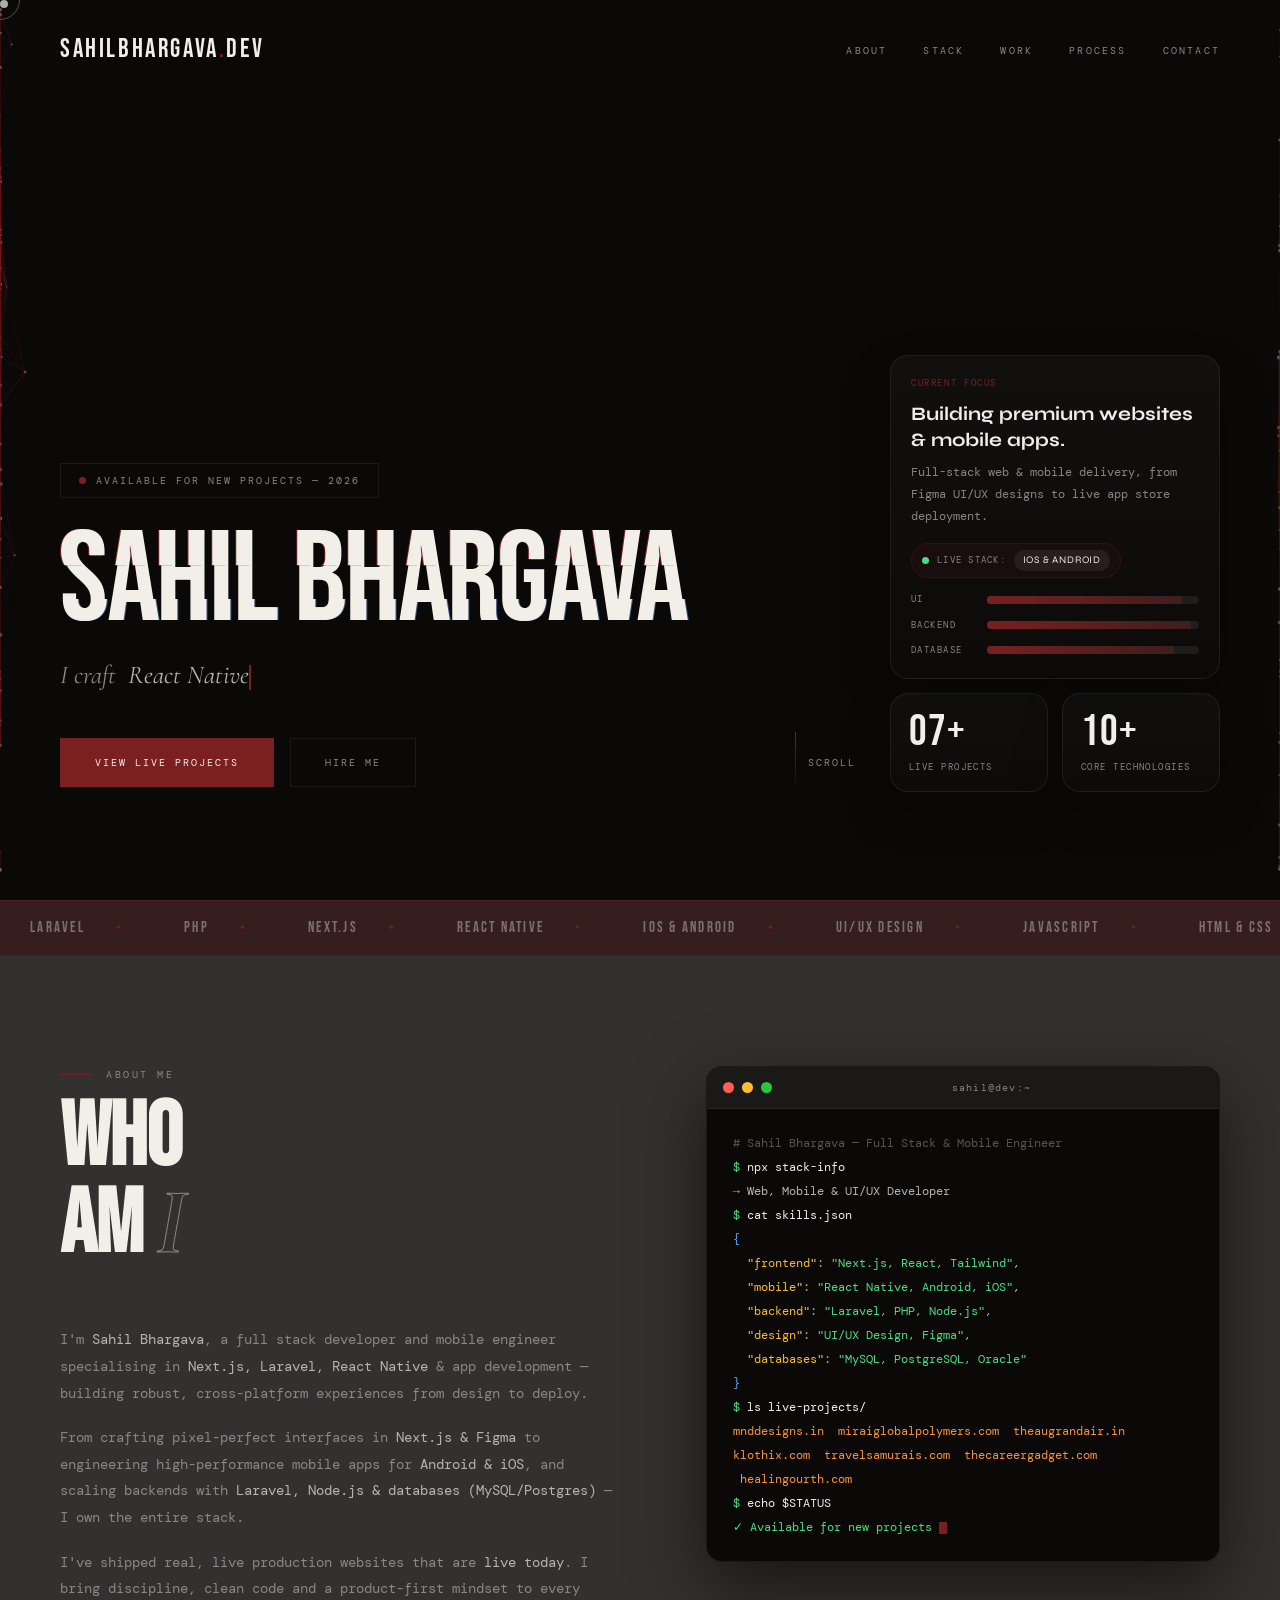
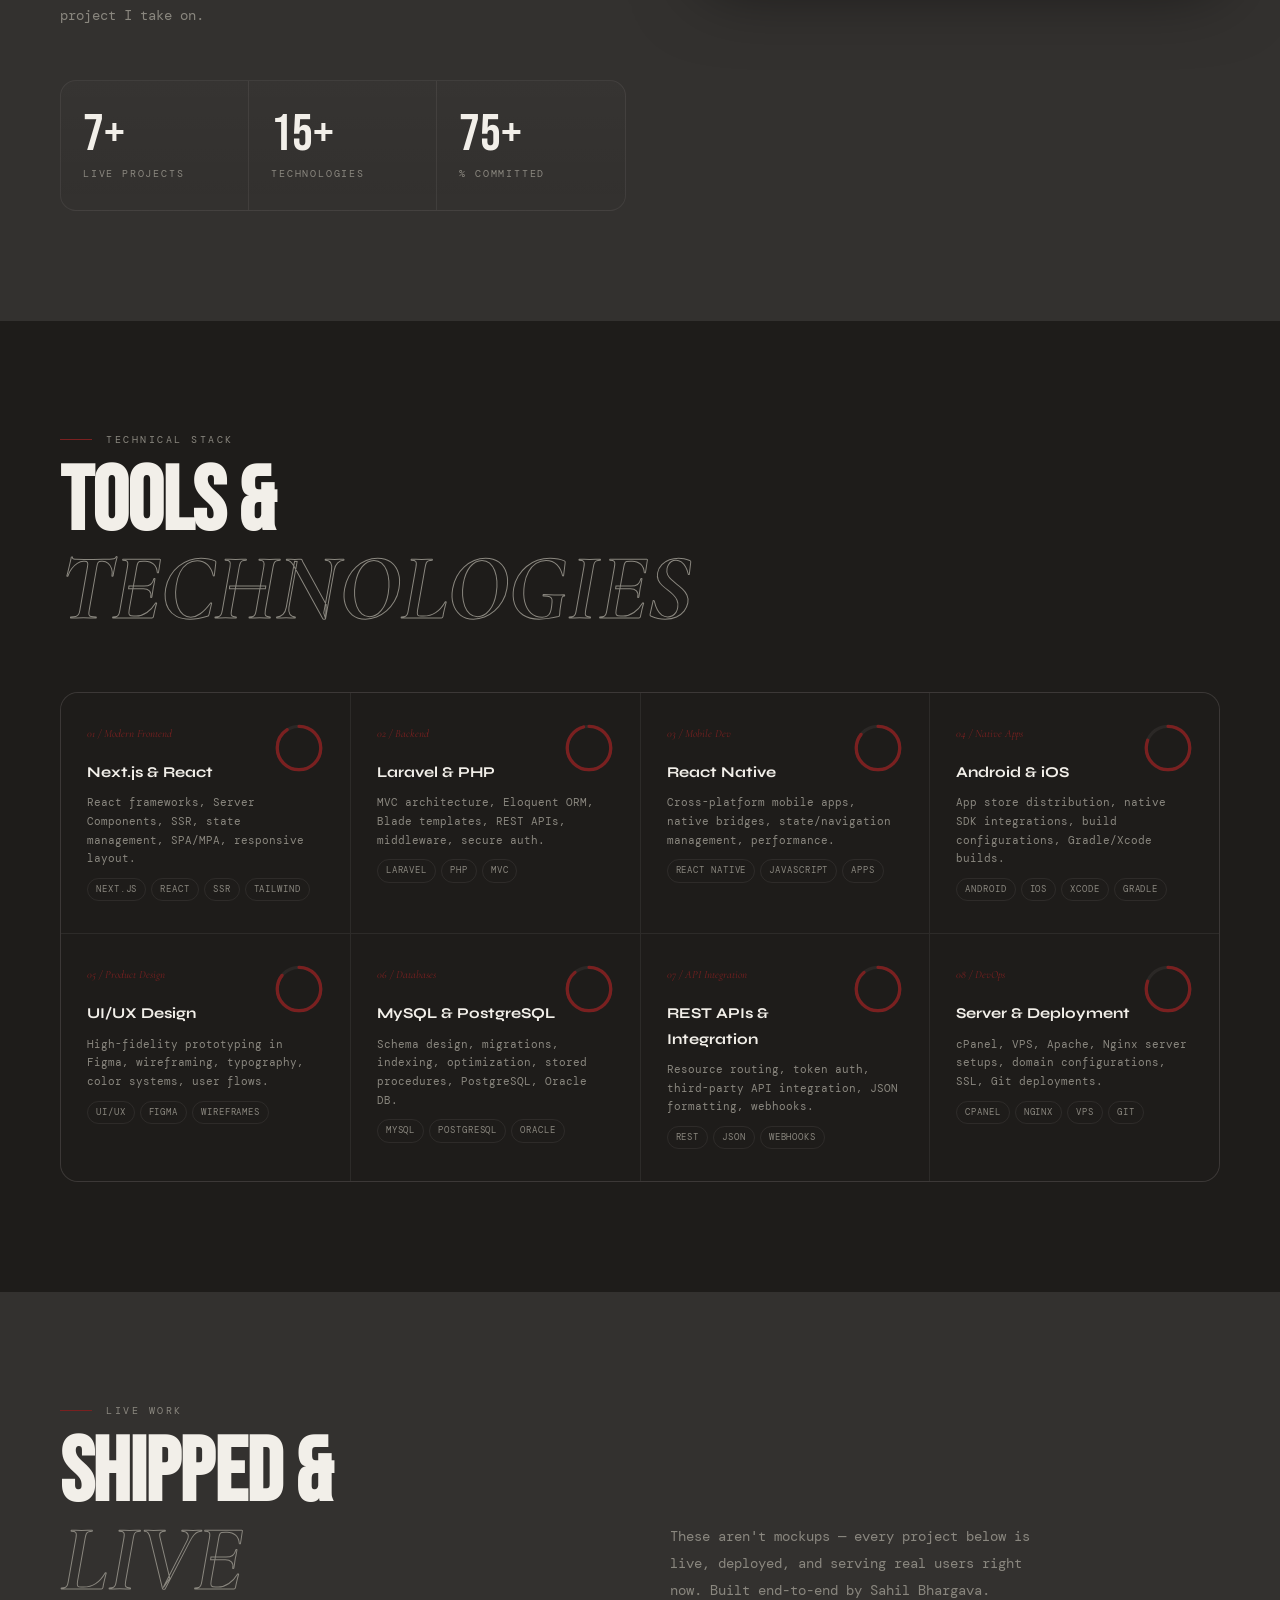
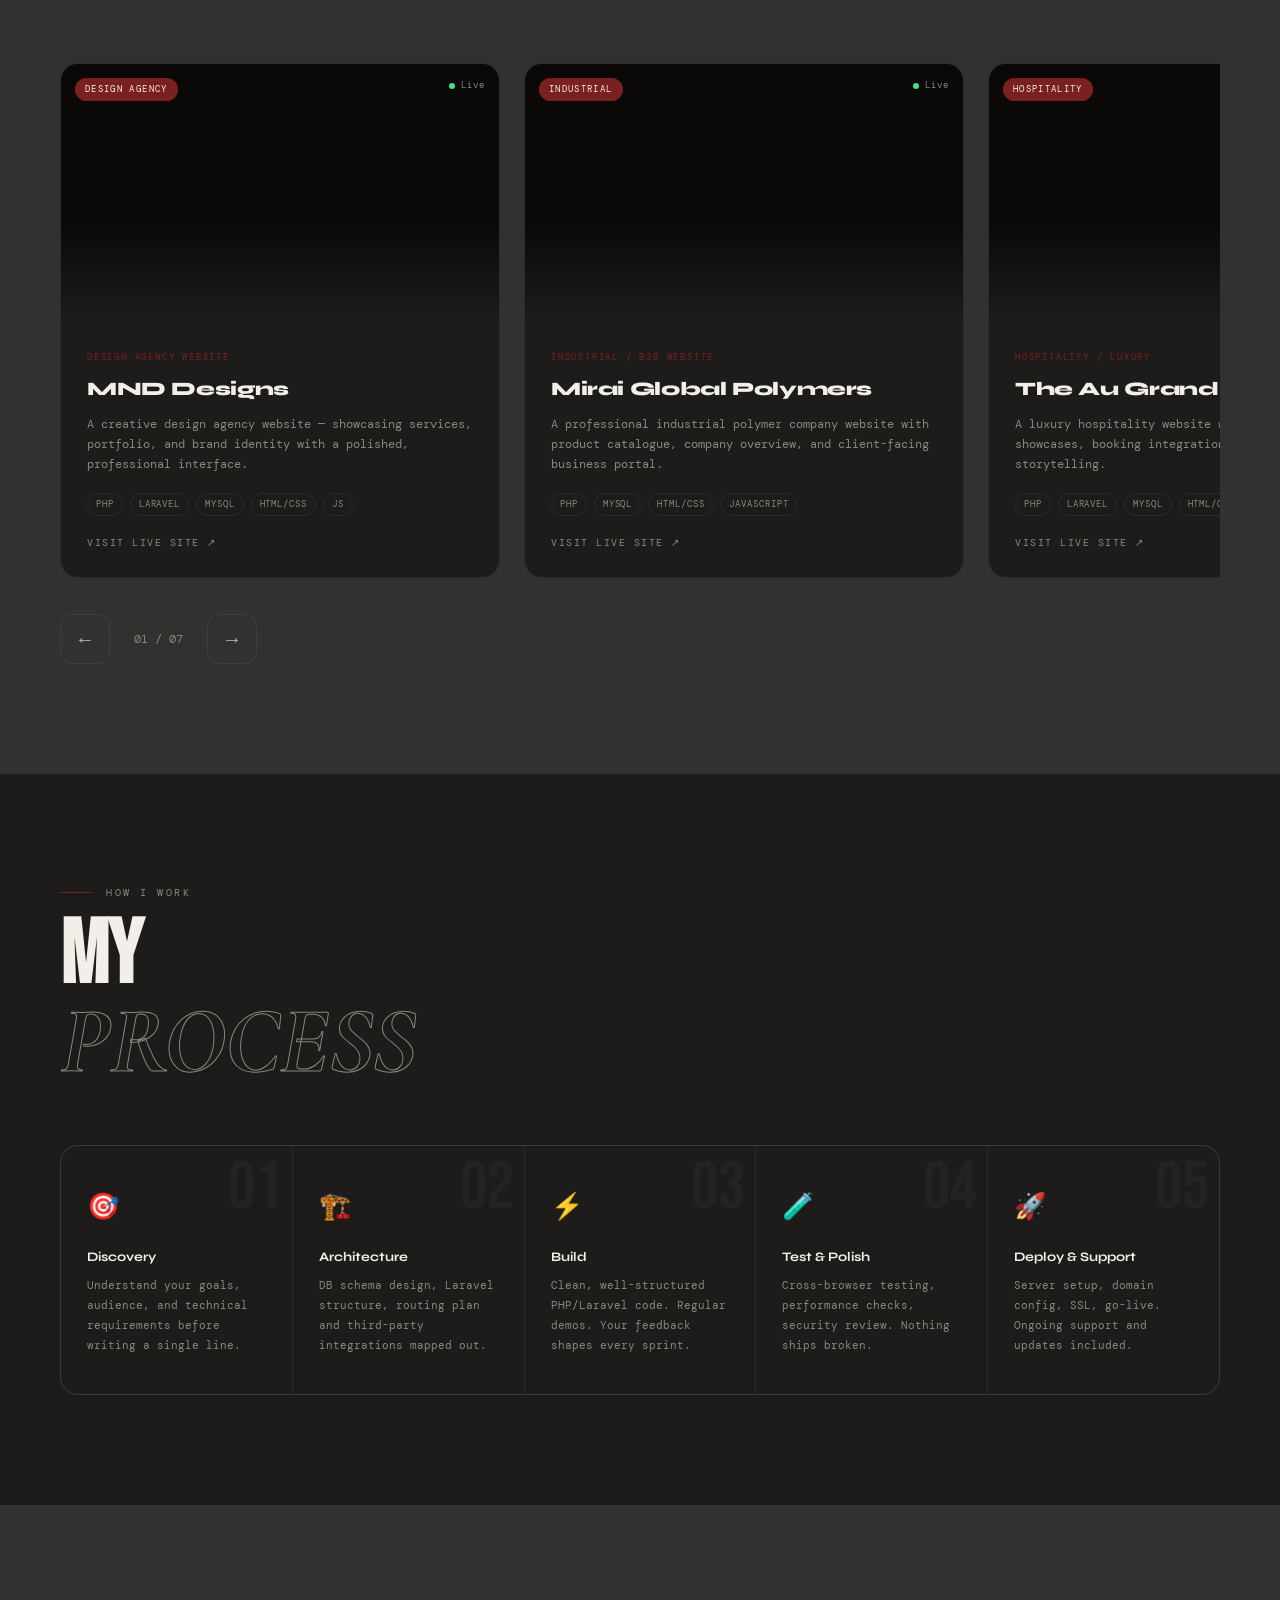
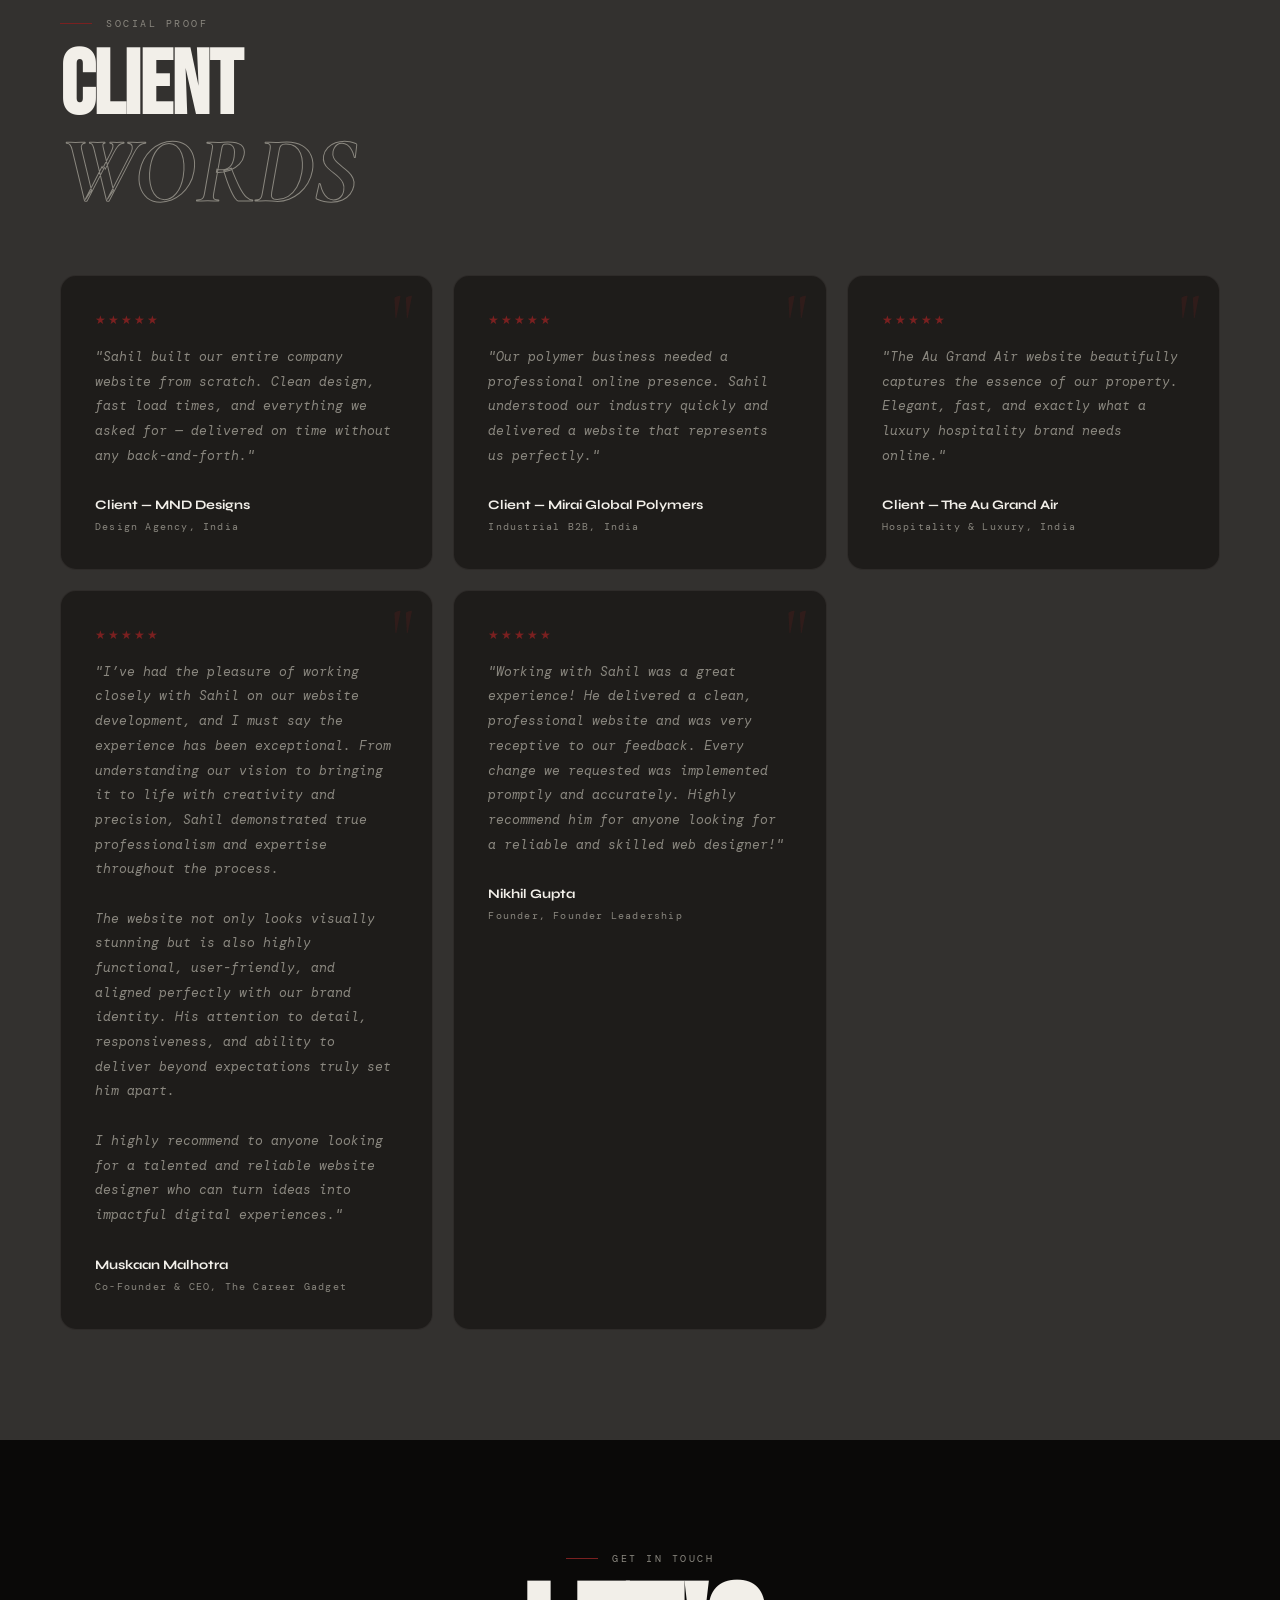
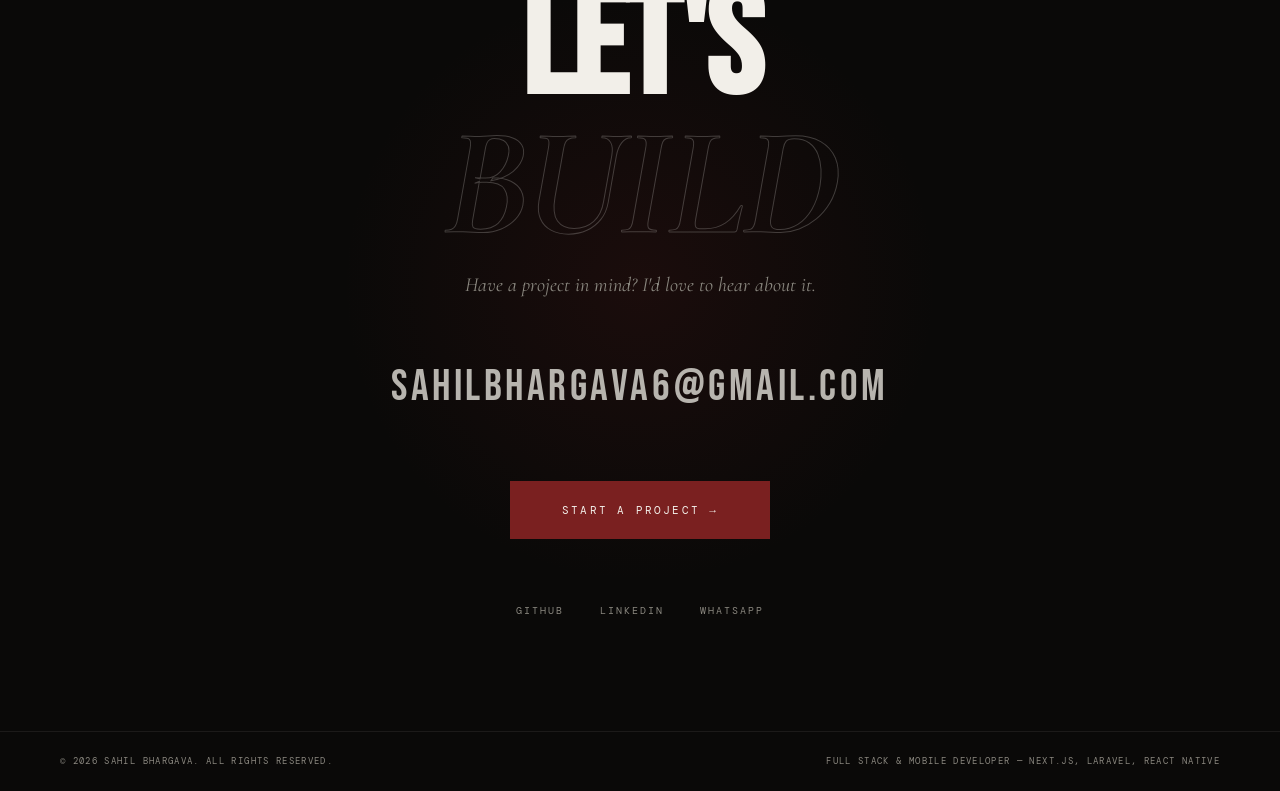
==== commit cc1b83d0: "added projects and css" ====
--- a/index.html
+++ b/index.html
@@ -3,7 +3,7 @@
 <head>
 <meta charset="UTF-8"/>
 <meta name="viewport" content="width=device-width,initial-scale=1.0"/>
-<title>Sahil Bhargava — Full Stack Developer</title>
+<title>Sahil Bhargava — Full Stack & Mobile App Developer</title>
 <link rel="preconnect" href="https://fonts.googleapis.com">
 <link href="https://fonts.googleapis.com/css2?family=Bebas+Neue&family=Cormorant+Garamond:ital,wght@0,300;0,600;1,300;1,600&family=DM+Mono:wght@300;400&family=Syne:wght@400;700;800&display=swap" rel="stylesheet">
 <link rel="stylesheet" href="css/styles.css">
@@ -48,8 +48,8 @@
     <aside class="hero-side reveal-right delay-3" aria-label="Quick snapshot">
       <div class="hero-side-card hero-side-main">
         <div class="hero-side-kicker">Current Focus</div>
-        <h3>Building fast, conversion-ready business websites.</h3>
-        <p>Full-stack delivery from UI to deployment, with clean code and production discipline.</p>
+        <h3>Building premium websites &amp; mobile apps.</h3>
+        <p>Full-stack web &amp; mobile delivery, from Figma UI/UX designs to live app store deployment.</p>
         <div class="hero-side-live" aria-live="polite">
           <span class="hero-live-dot" aria-hidden="true"></span>
           <span class="hero-live-text">Live stack:</span>
@@ -64,7 +64,7 @@
 
       <div class="hero-side-grid">
         <div class="hero-side-card">
-          <div class="hero-side-stat">04+</div>
+          <div class="hero-side-stat">07+</div>
           <div class="hero-side-label">Live Projects</div>
         </div>
         <div class="hero-side-card">
@@ -80,16 +80,16 @@
 <div class="marquee-wrap">
   <div class="marquee-track">
     <div class="marquee-item">Laravel</div><div class="marquee-item">PHP</div>
-    <div class="marquee-item">JavaScript</div><div class="marquee-item">HTML</div>
-    <div class="marquee-item">CSS</div><div class="marquee-item">MySQL</div>
-    <div class="marquee-item">PostgreSQL</div><div class="marquee-item">Oracle DB</div>
-    <div class="marquee-item">Python</div><div class="marquee-item">phpMyAdmin</div>
+    <div class="marquee-item">Next.js</div><div class="marquee-item">React Native</div>
+    <div class="marquee-item">iOS & Android</div><div class="marquee-item">UI/UX Design</div>
+    <div class="marquee-item">JavaScript</div><div class="marquee-item">HTML & CSS</div>
+    <div class="marquee-item">MySQL</div><div class="marquee-item">PostgreSQL</div>
     <div class="marquee-item">REST APIs</div><div class="marquee-item">MVC</div>
     <div class="marquee-item">Laravel</div><div class="marquee-item">PHP</div>
-    <div class="marquee-item">JavaScript</div><div class="marquee-item">HTML</div>
-    <div class="marquee-item">CSS</div><div class="marquee-item">MySQL</div>
-    <div class="marquee-item">PostgreSQL</div><div class="marquee-item">Oracle DB</div>
-    <div class="marquee-item">Python</div><div class="marquee-item">phpMyAdmin</div>
+    <div class="marquee-item">Next.js</div><div class="marquee-item">React Native</div>
+    <div class="marquee-item">iOS & Android</div><div class="marquee-item">UI/UX Design</div>
+    <div class="marquee-item">JavaScript</div><div class="marquee-item">HTML & CSS</div>
+    <div class="marquee-item">MySQL</div><div class="marquee-item">PostgreSQL</div>
     <div class="marquee-item">REST APIs</div><div class="marquee-item">MVC</div>
   </div>
 </div>
@@ -101,17 +101,17 @@
       <div class="sec-label reveal">About Me</div>
       <h2 class="sec-title reveal delay-1">WHO<br>AM <em>I</em></h2>
       <div class="about-text-block">
-        <p class="reveal delay-2">I'm <strong>Sahil Bhargava</strong>, a full stack web developer specialising in <strong>Laravel & PHP</strong> — building robust, scalable web applications that perform under pressure.</p>
-        <p class="reveal delay-3">From designing pixel-perfect frontends with <strong>HTML, CSS & JavaScript</strong> to architecting complex backends and managing databases like <strong>MySQL, PostgreSQL and Oracle</strong> — I own the entire stack.</p>
+        <p class="reveal delay-2">I'm <strong>Sahil Bhargava</strong>, a full stack developer and mobile engineer specialising in <strong>Next.js, Laravel, React Native</strong> & app development — building robust, cross-platform experiences from design to deploy.</p>
+        <p class="reveal delay-3">From crafting pixel-perfect interfaces in <strong>Next.js & Figma</strong> to engineering high-performance mobile apps for <strong>Android & iOS</strong>, and scaling backends with <strong>Laravel, Node.js & databases (MySQL/Postgres)</strong> — I own the entire stack.</p>
         <p class="reveal delay-4">I've shipped real, live production websites that are <strong>live today</strong>. I bring discipline, clean code and a product-first mindset to every project I take on.</p>
       </div>
       <div class="stats-row reveal delay-5">
         <div class="stat-box">
-          <div class="stat-n" data-target="4">0</div>
+          <div class="stat-n" data-target="7">0</div>
           <div class="stat-l">Live Projects</div>
         </div>
         <div class="stat-box">
-          <div class="stat-n" data-target="10">0</div>
+          <div class="stat-n" data-target="15">0</div>
           <div class="stat-l">Technologies</div>
         </div>
         <div class="stat-box">
@@ -139,67 +139,67 @@
   <div class="skills-grid reveal delay-2">
 
     <div class="skill-item">
+      <div class="arc-wrap"><svg class="arc" viewBox="0 0 46 46"><circle class="arc-bg" cx="23" cy="23" r="20"/><circle class="arc-fg" cx="23" cy="23" r="20" data-pct="90"/></svg></div>
+      <span class="skill-num">01 / Modern Frontend</span>
+      <div class="skill-name">Next.js & React</div>
+      <div style="font-size:11px;color:var(--ash2)">React frameworks, Server Components, SSR, state management, SPA/MPA, responsive layout.</div>
+      <div class="skill-tags"><span class="stag">Next.js</span><span class="stag">React</span><span class="stag">SSR</span><span class="stag">Tailwind</span></div>
+    </div>
+
+    <div class="skill-item">
       <div class="arc-wrap"><svg class="arc" viewBox="0 0 46 46"><circle class="arc-bg" cx="23" cy="23" r="20"/><circle class="arc-fg" cx="23" cy="23" r="20" data-pct="95"/></svg></div>
-      <span class="skill-num">01 / Backend</span>
+      <span class="skill-num">02 / Backend</span>
       <div class="skill-name">Laravel & PHP</div>
-      <div style="font-size:11px;color:var(--ash2)">MVC architecture, Eloquent ORM, Blade, REST APIs, middleware, auth.</div>
+      <div style="font-size:11px;color:var(--ash2)">MVC architecture, Eloquent ORM, Blade templates, REST APIs, middleware, secure auth.</div>
       <div class="skill-tags"><span class="stag">Laravel</span><span class="stag">PHP</span><span class="stag">MVC</span></div>
     </div>
 
     <div class="skill-item">
-      <div class="arc-wrap"><svg class="arc" viewBox="0 0 46 46"><circle class="arc-bg" cx="23" cy="23" r="20"/><circle class="arc-fg" cx="23" cy="23" r="20" data-pct="90"/></svg></div>
-      <span class="skill-num">02 / Frontend</span>
-      <div class="skill-name">HTML, CSS & JS</div>
-      <div style="font-size:11px;color:var(--ash2)">Responsive layouts, animations, DOM manipulation, AJAX, vanilla JS.</div>
-      <div class="skill-tags"><span class="stag">HTML5</span><span class="stag">CSS3</span><span class="stag">JavaScript</span></div>
+      <div class="arc-wrap"><svg class="arc" viewBox="0 0 46 46"><circle class="arc-bg" cx="23" cy="23" r="20"/><circle class="arc-fg" cx="23" cy="23" r="20" data-pct="85"/></svg></div>
+      <span class="skill-num">03 / Mobile Dev</span>
+      <div class="skill-name">React Native</div>
+      <div style="font-size:11px;color:var(--ash2)">Cross-platform mobile apps, native bridges, state/navigation management, performance.</div>
+      <div class="skill-tags"><span class="stag">React Native</span><span class="stag">JavaScript</span><span class="stag">Apps</span></div>
+    </div>
+
+    <div class="skill-item">
+      <div class="arc-wrap"><svg class="arc" viewBox="0 0 46 46"><circle class="arc-bg" cx="23" cy="23" r="20"/><circle class="arc-fg" cx="23" cy="23" r="20" data-pct="80"/></svg></div>
+      <span class="skill-num">04 / Native Apps</span>
+      <div class="skill-name">Android & iOS</div>
+      <div style="font-size:11px;color:var(--ash2)">App store distribution, native SDK integrations, build configurations, Gradle/Xcode builds.</div>
+      <div class="skill-tags"><span class="stag">Android</span><span class="stag">iOS</span><span class="stag">Xcode</span><span class="stag">Gradle</span></div>
+    </div>
+
+    <div class="skill-item">
+      <div class="arc-wrap"><svg class="arc" viewBox="0 0 46 46"><circle class="arc-bg" cx="23" cy="23" r="20"/><circle class="arc-fg" cx="23" cy="23" r="20" data-pct="85"/></svg></div>
+      <span class="skill-num">05 / Product Design</span>
+      <div class="skill-name">UI/UX Design</div>
+      <div style="font-size:11px;color:var(--ash2)">High-fidelity prototyping in Figma, wireframing, typography, color systems, user flows.</div>
+      <div class="skill-tags"><span class="stag">UI/UX</span><span class="stag">Figma</span><span class="stag">Wireframes</span></div>
     </div>
 
     <div class="skill-item">
       <div class="arc-wrap"><svg class="arc" viewBox="0 0 46 46"><circle class="arc-bg" cx="23" cy="23" r="20"/><circle class="arc-fg" cx="23" cy="23" r="20" data-pct="88"/></svg></div>
-      <span class="skill-num">03 / Database</span>
-      <div class="skill-name">MySQL & phpMyAdmin</div>
-      <div style="font-size:11px;color:var(--ash2)">Schema design, complex queries, migrations, indexing, optimisation.</div>
-      <div class="skill-tags"><span class="stag">MySQL</span><span class="stag">phpMyAdmin</span></div>
-    </div>
-
-    <div class="skill-item">
-      <div class="arc-wrap"><svg class="arc" viewBox="0 0 46 46"><circle class="arc-bg" cx="23" cy="23" r="20"/><circle class="arc-fg" cx="23" cy="23" r="20" data-pct="82"/></svg></div>
-      <span class="skill-num">04 / Enterprise DB</span>
-      <div class="skill-name">PostgreSQL & Oracle</div>
-      <div style="font-size:11px;color:var(--ash2)">Advanced queries, stored procedures, triggers, enterprise database management.</div>
-      <div class="skill-tags"><span class="stag">PostgreSQL</span><span class="stag">Oracle DB</span></div>
-    </div>
-
-    <div class="skill-item">
-      <div class="arc-wrap"><svg class="arc" viewBox="0 0 46 46"><circle class="arc-bg" cx="23" cy="23" r="20"/><circle class="arc-fg" cx="23" cy="23" r="20" data-pct="78"/></svg></div>
-      <span class="skill-num">05 / Language</span>
-      <div class="skill-name">Python</div>
-      <div style="font-size:11px;color:var(--ash2)">Scripting, automation, data processing, backend utilities and tooling.</div>
-      <div class="skill-tags"><span class="stag">Python</span><span class="stag">Scripting</span></div>
-    </div>
-
-    <div class="skill-item">
-      <div class="arc-wrap"><svg class="arc" viewBox="0 0 46 46"><circle class="arc-bg" cx="23" cy="23" r="20"/><circle class="arc-fg" cx="23" cy="23" r="20" data-pct="85"/></svg></div>
-      <span class="skill-num">06 / APIs</span>
-      <div class="skill-name">REST API Design</div>
-      <div style="font-size:11px;color:var(--ash2)">Resource routing, authentication tokens, JSON responses, API versioning.</div>
-      <div class="skill-tags"><span class="stag">REST</span><span class="stag">JSON</span><span class="stag">Auth</span></div>
+      <span class="skill-num">06 / Databases</span>
+      <div class="skill-name">MySQL & PostgreSQL</div>
+      <div style="font-size:11px;color:var(--ash2)">Schema design, migrations, indexing, optimization, stored procedures, PostgreSQL, Oracle DB.</div>
+      <div class="skill-tags"><span class="stag">MySQL</span><span class="stag">PostgreSQL</span><span class="stag">Oracle</span></div>
+    </div>
+
+    <div class="skill-item">
+      <div class="arc-wrap"><svg class="arc" viewBox="0 0 46 46"><circle class="arc-bg" cx="23" cy="23" r="20"/><circle class="arc-fg" cx="23" cy="23" r="20" data-pct="88"/></svg></div>
+      <span class="skill-num">07 / API Integration</span>
+      <div class="skill-name">REST APIs & Integration</div>
+      <div style="font-size:11px;color:var(--ash2)">Resource routing, token auth, third-party API integration, JSON formatting, webhooks.</div>
+      <div class="skill-tags"><span class="stag">REST</span><span class="stag">JSON</span><span class="stag">Webhooks</span></div>
     </div>
 
     <div class="skill-item">
       <div class="arc-wrap"><svg class="arc" viewBox="0 0 46 46"><circle class="arc-bg" cx="23" cy="23" r="20"/><circle class="arc-fg" cx="23" cy="23" r="20" data-pct="80"/></svg></div>
-      <span class="skill-num">07 / Deployment</span>
-      <div class="skill-name">Server & Hosting</div>
-      <div style="font-size:11px;color:var(--ash2)">cPanel, Apache, Nginx, shared/VPS hosting, domain and SSL management.</div>
-      <div class="skill-tags"><span class="stag">cPanel</span><span class="stag">Apache</span><span class="stag">VPS</span></div>
-    </div>
-
-    <div class="skill-item">
-      <div class="arc-wrap"><svg class="arc" viewBox="0 0 46 46"><circle class="arc-bg" cx="23" cy="23" r="20"/><circle class="arc-fg" cx="23" cy="23" r="20" data-pct="75"/></svg></div>
-      <span class="skill-num">08 / Approach</span>
-      <div class="skill-name">Clean Code & MVC</div>
-      <div style="font-size:11px;color:var(--ash2)">SOLID principles, separation of concerns, maintainable and documented codebases.</div>
-      <div class="skill-tags"><span class="stag">MVC</span><span class="stag">SOLID</span><span class="stag">Git</span></div>
+      <span class="skill-num">08 / DevOps</span>
+      <div class="skill-name">Server & Deployment</div>
+      <div style="font-size:11px;color:var(--ash2)">cPanel, VPS, Apache, Nginx server setups, domain configurations, SSL, Git deployments.</div>
+      <div class="skill-tags"><span class="stag">cPanel</span><span class="stag">Nginx</span><span class="stag">VPS</span><span class="stag">Git</span></div>
     </div>
 
   </div>
@@ -286,12 +286,63 @@
         </div>
       </div>
 
+      <!-- PROJECT 5: TravelSamurais -->
+      <div class="proj-card">
+        <div class="proj-preview">
+          <iframe src="https://www.travelsamurais.com/" loading="lazy" title="TravelSamurais" scrolling="no"></iframe>
+          <div class="proj-preview-overlay"></div>
+          <span class="proj-preview-label">Travel & Tourism</span>
+          <span class="proj-preview-live"><span class="live-dot"></span>Live</span>
+        </div>
+        <div class="proj-body">
+          <div class="proj-type">Travel Agency Platform</div>
+          <div class="proj-name">TravelSamurais</div>
+          <div class="proj-info">A full-featured travel agency website with destination browsing, curated packages, inquiry forms, blog, and testimonials — built for lead generation.</div>
+          <div class="proj-tech"><span class="ptag">Laravel</span><span class="ptag">PHP</span><span class="ptag">MySQL</span><span class="ptag">HTML/CSS</span><span class="ptag">JS</span></div>
+          <a href="https://www.travelsamurais.com/" target="_blank" class="proj-link">Visit Live Site ↗</a>
+        </div>
+      </div>
+
+      <!-- PROJECT 6: The Career Gadget -->
+      <div class="proj-card">
+        <div class="proj-preview">
+          <iframe src="https://thecareergadget.com/" loading="lazy" title="The Career Gadget" scrolling="no"></iframe>
+          <div class="proj-preview-overlay"></div>
+          <span class="proj-preview-label">Career Services</span>
+          <span class="proj-preview-live"><span class="live-dot"></span>Live</span>
+        </div>
+        <div class="proj-body">
+          <div class="proj-type">Career Coaching / SaaS</div>
+          <div class="proj-name">The Career Gadget</div>
+          <div class="proj-info">A UK-based reverse recruitment service website with booking system, testimonials carousel, comparison tables, and Google Calendar integration.</div>
+          <div class="proj-tech"><span class="ptag">HTML/CSS</span><span class="ptag">JavaScript</span><span class="ptag">Google Apps Script</span></div>
+          <a href="https://thecareergadget.com/" target="_blank" class="proj-link">Visit Live Site ↗</a>
+        </div>
+      </div>
+
+      <!-- PROJECT 7: Healing Ourth -->
+      <div class="proj-card">
+        <div class="proj-preview">
+          <iframe src="https://www.healingourth.com/" loading="lazy" title="Healing Ourth" scrolling="no"></iframe>
+          <div class="proj-preview-overlay"></div>
+          <span class="proj-preview-label">Eco / Product</span>
+          <span class="proj-preview-live"><span class="live-dot"></span>Live</span>
+        </div>
+        <div class="proj-body">
+          <div class="proj-type">Eco-Friendly Product Website</div>
+          <div class="proj-name">Healing Ourth</div>
+          <div class="proj-info">A modern eco-friendly tableware brand website built with Next.js — featuring product catalog, glassmorphism UI, and responsive design with Tailwind CSS.</div>
+          <div class="proj-tech"><span class="ptag">Next.js</span><span class="ptag">React</span><span class="ptag">Tailwind</span><span class="ptag">TypeScript</span></div>
+          <a href="https://www.healingourth.com/" target="_blank" class="proj-link">Visit Live Site ↗</a>
+        </div>
+      </div>
+
     </div>
   </div>
 
   <div class="proj-controls reveal delay-2">
     <button class="proj-btn" id="prevBtn">&#8592;</button>
-    <span class="proj-counter" id="projCounter">01 / 04</span>
+    <span class="proj-counter" id="projCounter">01 / 07</span>
     <button class="proj-btn" id="nextBtn">&#8594;</button>
   </div>
 </section>
@@ -335,6 +386,20 @@
       <div class="testi-name">Client — The Au Grand Air</div>
       <div class="testi-role">Hospitality & Luxury, India</div>
     </div>
+    <div class="testi-card reveal delay-4">
+      <div class="quote-mark">"</div>
+      <div class="testi-stars">★★★★★</div>
+      <p class="testi-text">"I’ve had the pleasure of working closely with Sahil on our website development, and I must say the experience has been exceptional. From understanding our vision to bringing it to life with creativity and precision, Sahil demonstrated true professionalism and expertise throughout the process.<br><br>The website not only looks visually stunning but is also highly functional, user-friendly, and aligned perfectly with our brand identity. His attention to detail, responsiveness, and ability to deliver beyond expectations truly set him apart.<br><br>I highly recommend to anyone looking for a talented and reliable website designer who can turn ideas into impactful digital experiences."</p>
+      <div class="testi-name">Muskaan Malhotra</div>
+      <div class="testi-role">Co-Founder & CEO, The Career Gadget</div>
+    </div>
+    <div class="testi-card reveal delay-5">
+      <div class="quote-mark">"</div>
+      <div class="testi-stars">★★★★★</div>
+      <p class="testi-text">"Working with Sahil was a great experience! He delivered a clean, professional website and was very receptive to our feedback. Every change we requested was implemented promptly and accurately. Highly recommend him for anyone looking for a reliable and skilled web designer!"</p>
+      <div class="testi-name">Nikhil Gupta</div>
+      <div class="testi-role">Founder, Founder Leadership</div>
+    </div>
   </div>
 </section>
 
@@ -357,9 +422,9 @@
 
 <footer>
   <span>© 2026 Sahil Bhargava. All Rights Reserved.</span>
-  <span>Full Stack Developer — Laravel, PHP & More</span>
+  <span>Full Stack &amp; Mobile Developer — Next.js, Laravel, React Native</span>
 </footer>
 
-<script src="js/script.js"></script>
+<script src="js/script.js?v=1.1"></script>
 </body>
 </html>
--- a/css/styles.css
+++ b/css/styles.css
@@ -39,7 +39,7 @@
 .hero-badge{display:inline-flex;align-items:center;gap:10px;border:1px solid var(--border);padding:8px 18px;margin-bottom:28px;width:fit-content;font-size:10px;letter-spacing:.2em;text-transform:uppercase;color:var(--ash2);opacity:0;animation:fadeUp .8s .4s forwards}
 .badge-dot{width:7px;height:7px;border-radius:50%;background:var(--red);animation:pulse 2s infinite}
 @keyframes pulse{0%,100%{box-shadow:0 0 0 0 rgba(122,32,32,.6)}50%{box-shadow:0 0 0 8px rgba(122,32,32,0)}}
-.hero-name{font-family:'Bebas Neue',sans-serif;font-size:clamp(60px,11vw,170px);line-height:.88;color:var(--white);letter-spacing:-.01em;opacity:0;animation:fadeUp .9s .6s forwards;display:block}
+.hero-name{font-family:'Bebas Neue',sans-serif;font-size:clamp(44px,10vw,170px);line-height:.88;color:var(--white);letter-spacing:-.01em;opacity:0;animation:fadeUp .9s .6s forwards;display:block}
 .hero-name .ghost{-webkit-text-stroke:1px rgba(183,180,174,.2);color:transparent;display:block}
 .hero-sub{font-family:'Cormorant Garamond',serif;font-size:clamp(16px,2vw,26px);font-style:italic;color:var(--ash2);margin-top:14px;margin-bottom:36px;opacity:0;animation:fadeUp .8s .9s forwards;min-height:34px}
 #typed-text{color:var(--ash)}
@@ -138,7 +138,7 @@
 .proj-track-wrap{overflow:hidden}
 .proj-track{display:flex;gap:24px;width:max-content;transition:transform .6s cubic-bezier(.25,.46,.45,.94)}
 
-.proj-card{width:440px;flex-shrink:0;background:var(--bg2);border:1px solid var(--border);border-radius:18px;overflow:hidden;transition:border-color .4s,box-shadow .4s,transform .4s;cursor:none;transform-style:preserve-3d;transform:perspective(1000px)}
+.proj-card{width:440px;max-width:calc(100vw - 48px);flex-shrink:0;background:var(--bg2);border:1px solid var(--border);border-radius:18px;overflow:hidden;transition:border-color .4s,box-shadow .4s,transform .4s;cursor:none;transform-style:preserve-3d;transform:perspective(1000px)}
 .proj-card:hover{border-color:rgba(122,32,32,.5);box-shadow:0 22px 45px rgba(0,0,0,.45);transform:perspective(1000px) translateY(-4px)}
 
 /* Live preview iframe wrapper */
@@ -233,13 +233,14 @@
 @media(max-width:900px){
   nav{padding:20px 24px}nav.stuck{padding:14px 24px}
   .menu-toggle{display:flex}
-  .nav-menu{position:fixed;top:74px;left:24px;right:24px;display:flex;flex-direction:column;gap:0;background:rgba(10,9,8,.96);backdrop-filter:blur(16px);border:1px solid var(--border);border-radius:16px;padding:12px 0;opacity:0;pointer-events:none;transform:translateY(-10px);transition:opacity .28s ease,transform .28s ease;z-index:210}
+  .nav-menu{position:fixed;top:74px;left:24px;right:24px;display:flex;flex-direction:column;gap:0;background:rgba(10,9,8,.96);backdrop-filter:blur(16px);border:1px solid var(--border);border-radius:16px;padding:12px 0;opacity:0;pointer-events:none;transform:translateY(-10px);transition:opacity .28s ease,transform .28s ease;z-index:210;max-height:calc(100dvh - 100px);overflow-y:auto}
   .nav-menu li{list-style:none}
   .nav-menu a{display:block;padding:14px 18px;font-size:10px;letter-spacing:.18em}
   .nav-menu a::after{display:none}
   body.menu-open .nav-menu{opacity:1;pointer-events:auto;transform:translateY(0)}
   body.menu-open{overflow:hidden}
-  .sec{padding:80px 24px}#hero{padding:0 24px 60px}
+  .sec{padding:80px 24px}
+  #hero{padding:100px 24px 60px;height:auto;min-height:100dvh;min-height:100dvh;overflow:visible}
   .hero-shell{grid-template-columns:1fr;transform:none}
   .hero-side{display:flex;gap:12px;margin-top:18px}
   .hero-side-card{padding:14px 14px 12px}
@@ -250,9 +251,29 @@
   .hero-side-stat{font-size:36px}
   .about-grid{grid-template-columns:1fr;gap:48px}
   .skills-grid{grid-template-columns:repeat(2,1fr)}
-  .proj-card{width:330px}.process-grid{grid-template-columns:1fr 1fr}
+  .proj-card{width:380px;max-width:calc(100vw - 48px)}
+  .process-grid{grid-template-columns:1fr 1fr}
   .testi-grid{grid-template-columns:1fr}
   footer{flex-direction:column;gap:8px;padding:20px 24px}
   .stats-row{flex-direction:column}.stat-box{border-right:none;border-bottom:1px solid var(--border)}
   .proj-intro{grid-template-columns:1fr}
+}
+
+/* Touch and Coarse Pointer Adjustments */
+@media (hover: none) and (pointer: coarse) {
+  #cur-dot, #cur-ring {
+    display: none !important;
+  }
+  body {
+    cursor: auto !important;
+  }
+  a, button, .proj-card, .proj-btn, .magnetic-btn {
+    cursor: auto !important;
+  }
+}
+
+/* Small mobile devices */
+@media(max-width:600px){
+  .skills-grid{grid-template-columns:1fr}
+  .process-grid{grid-template-columns:1fr}
 }
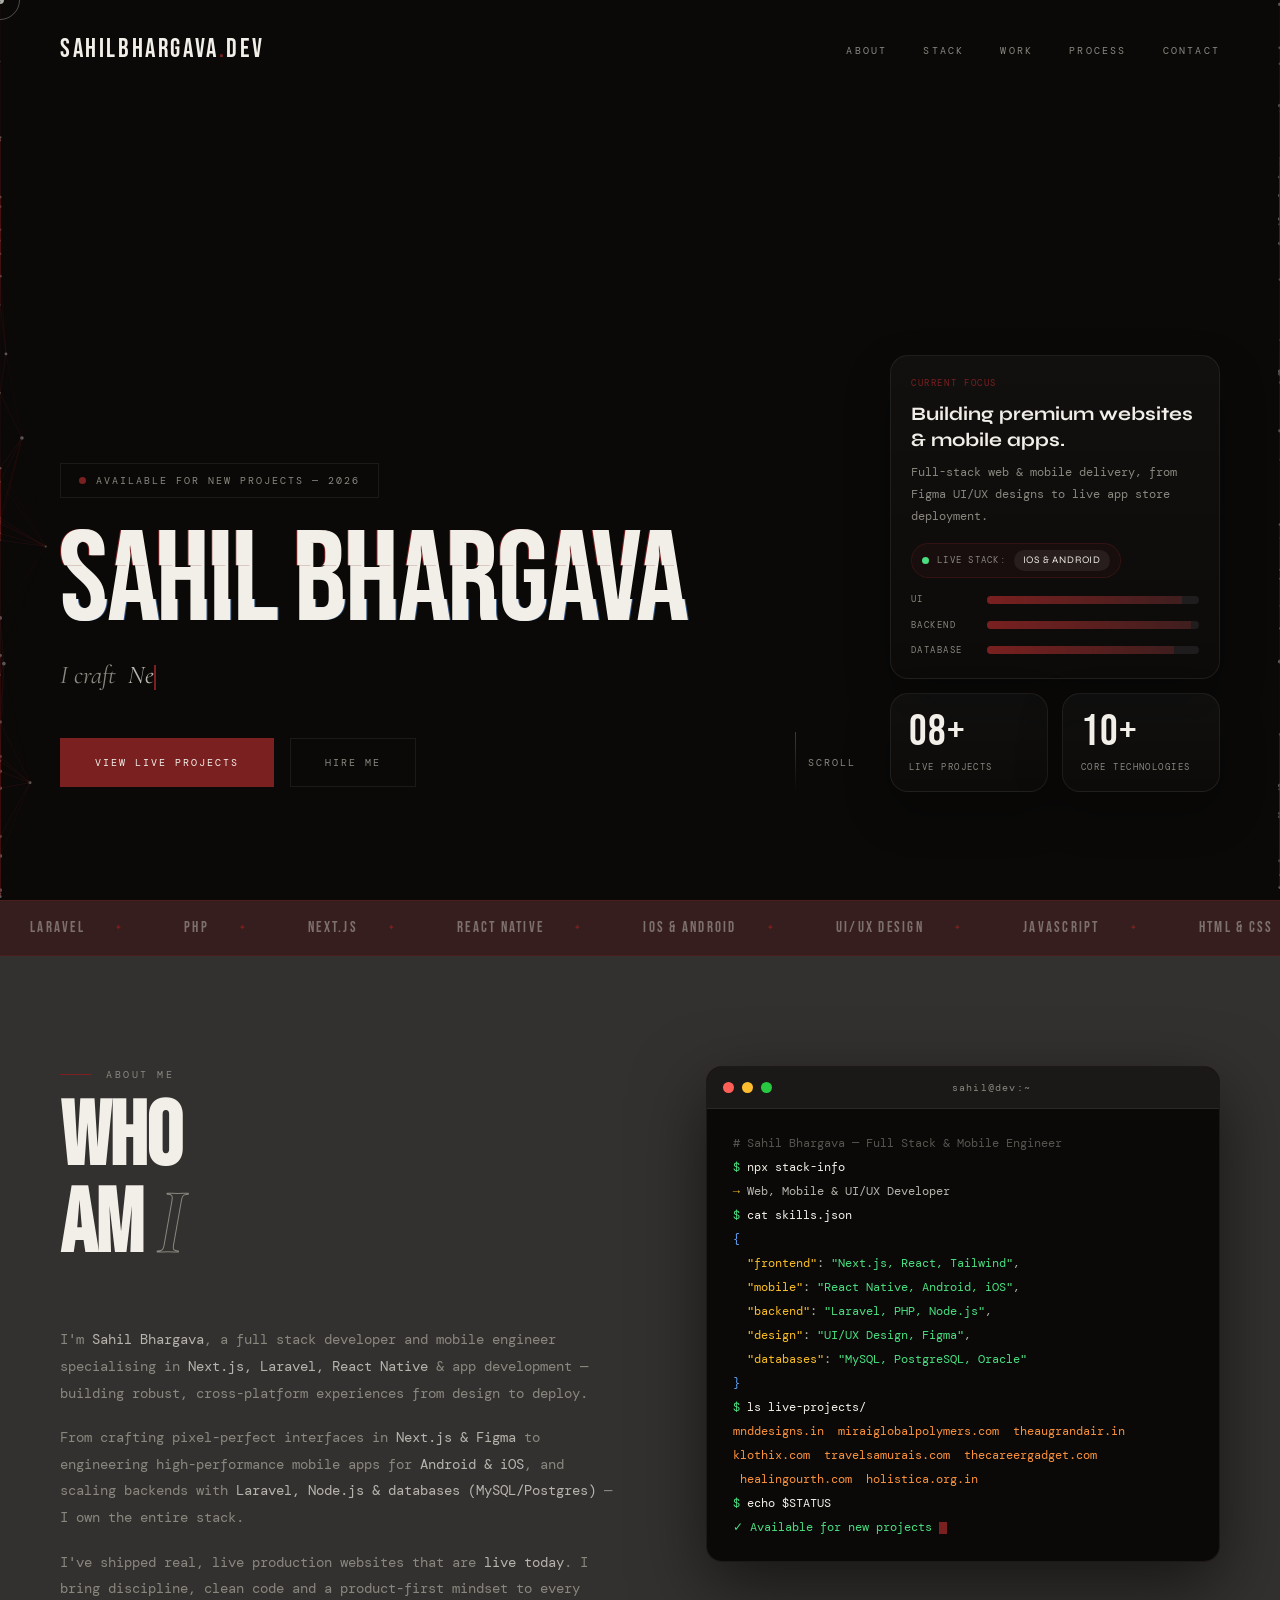
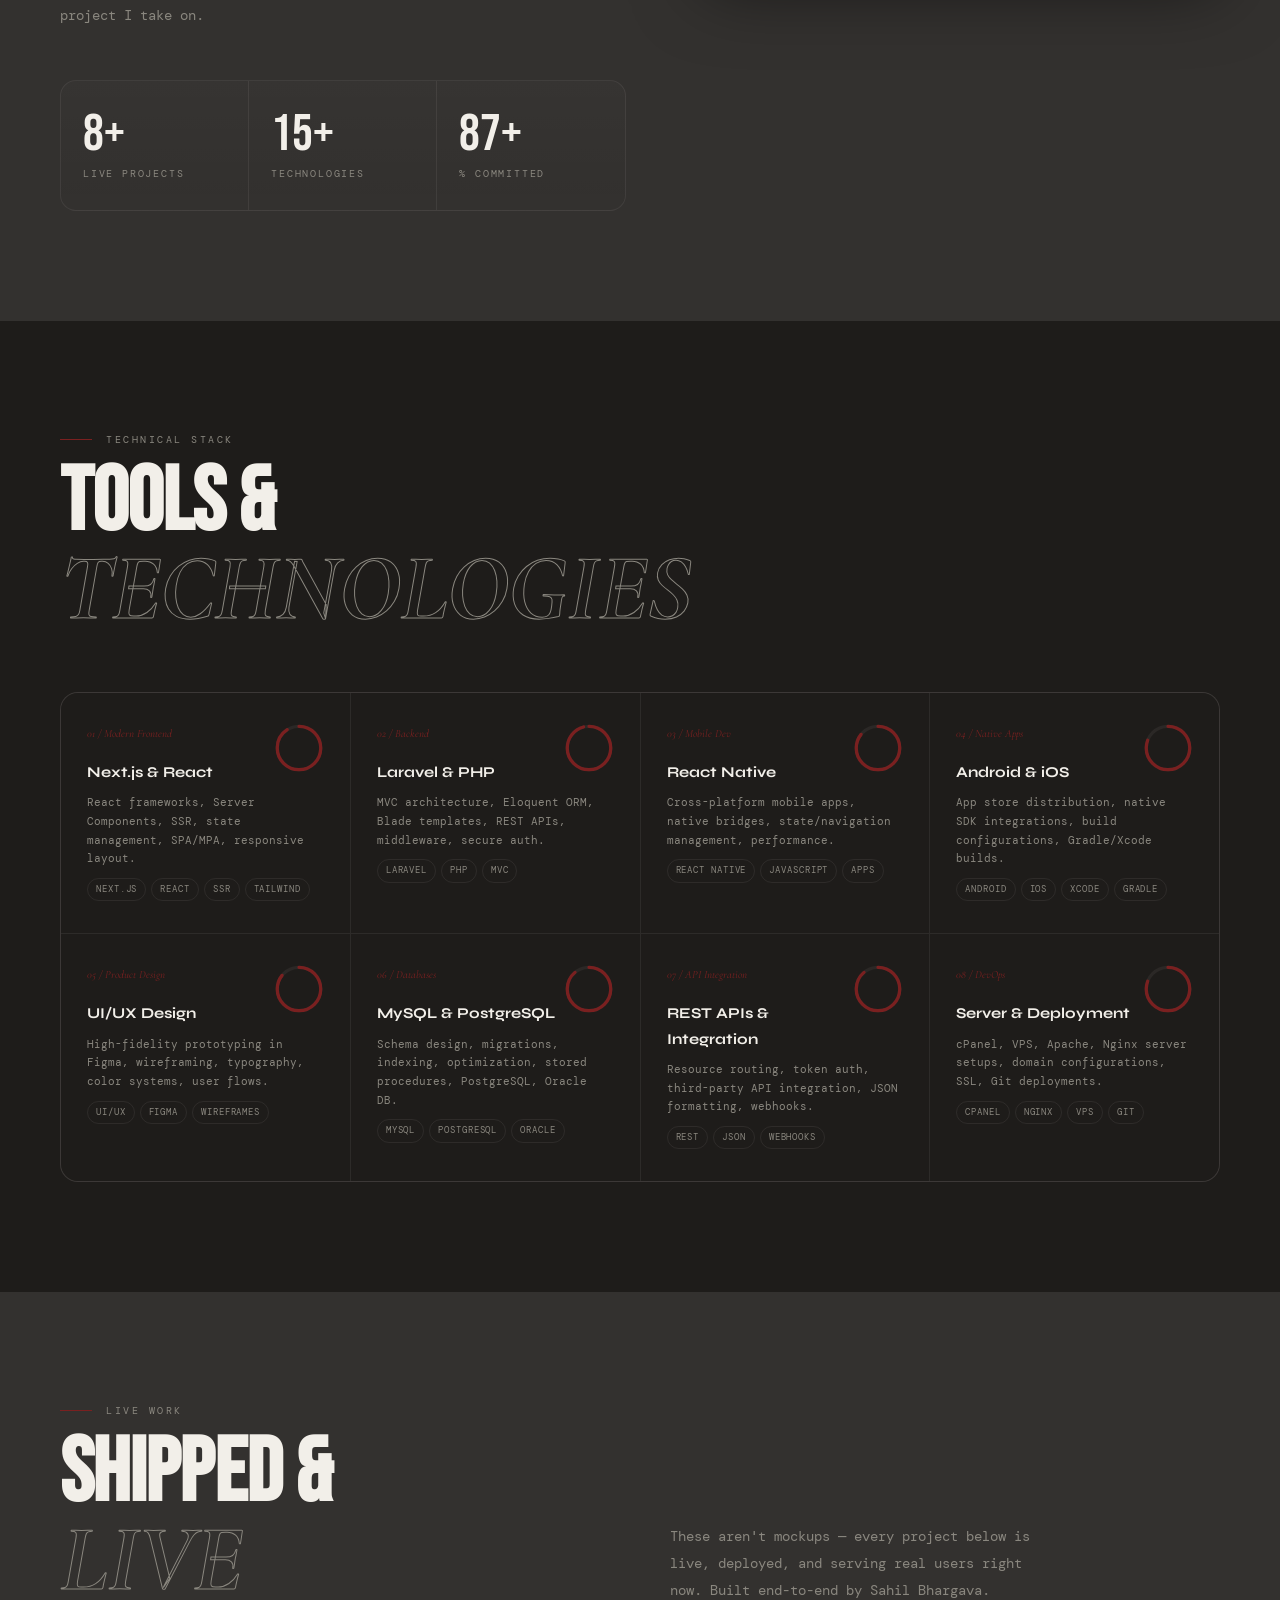
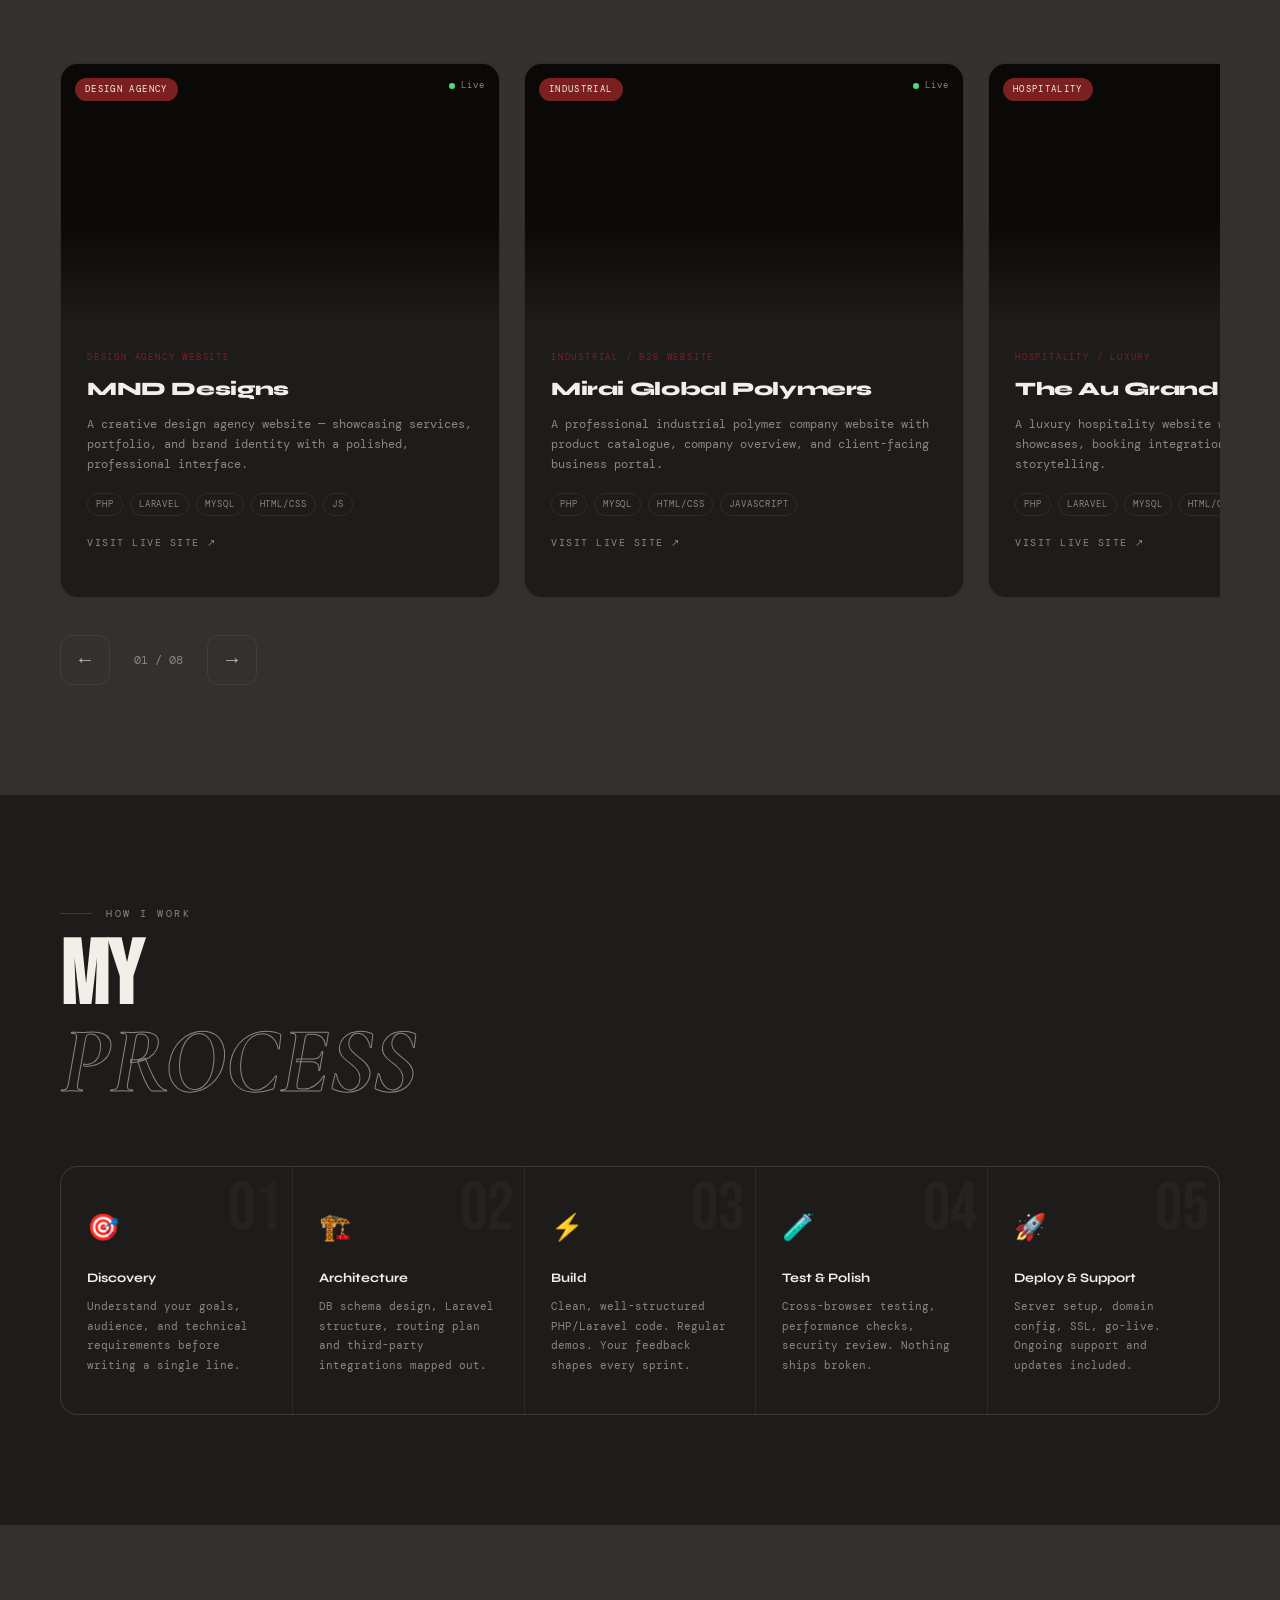
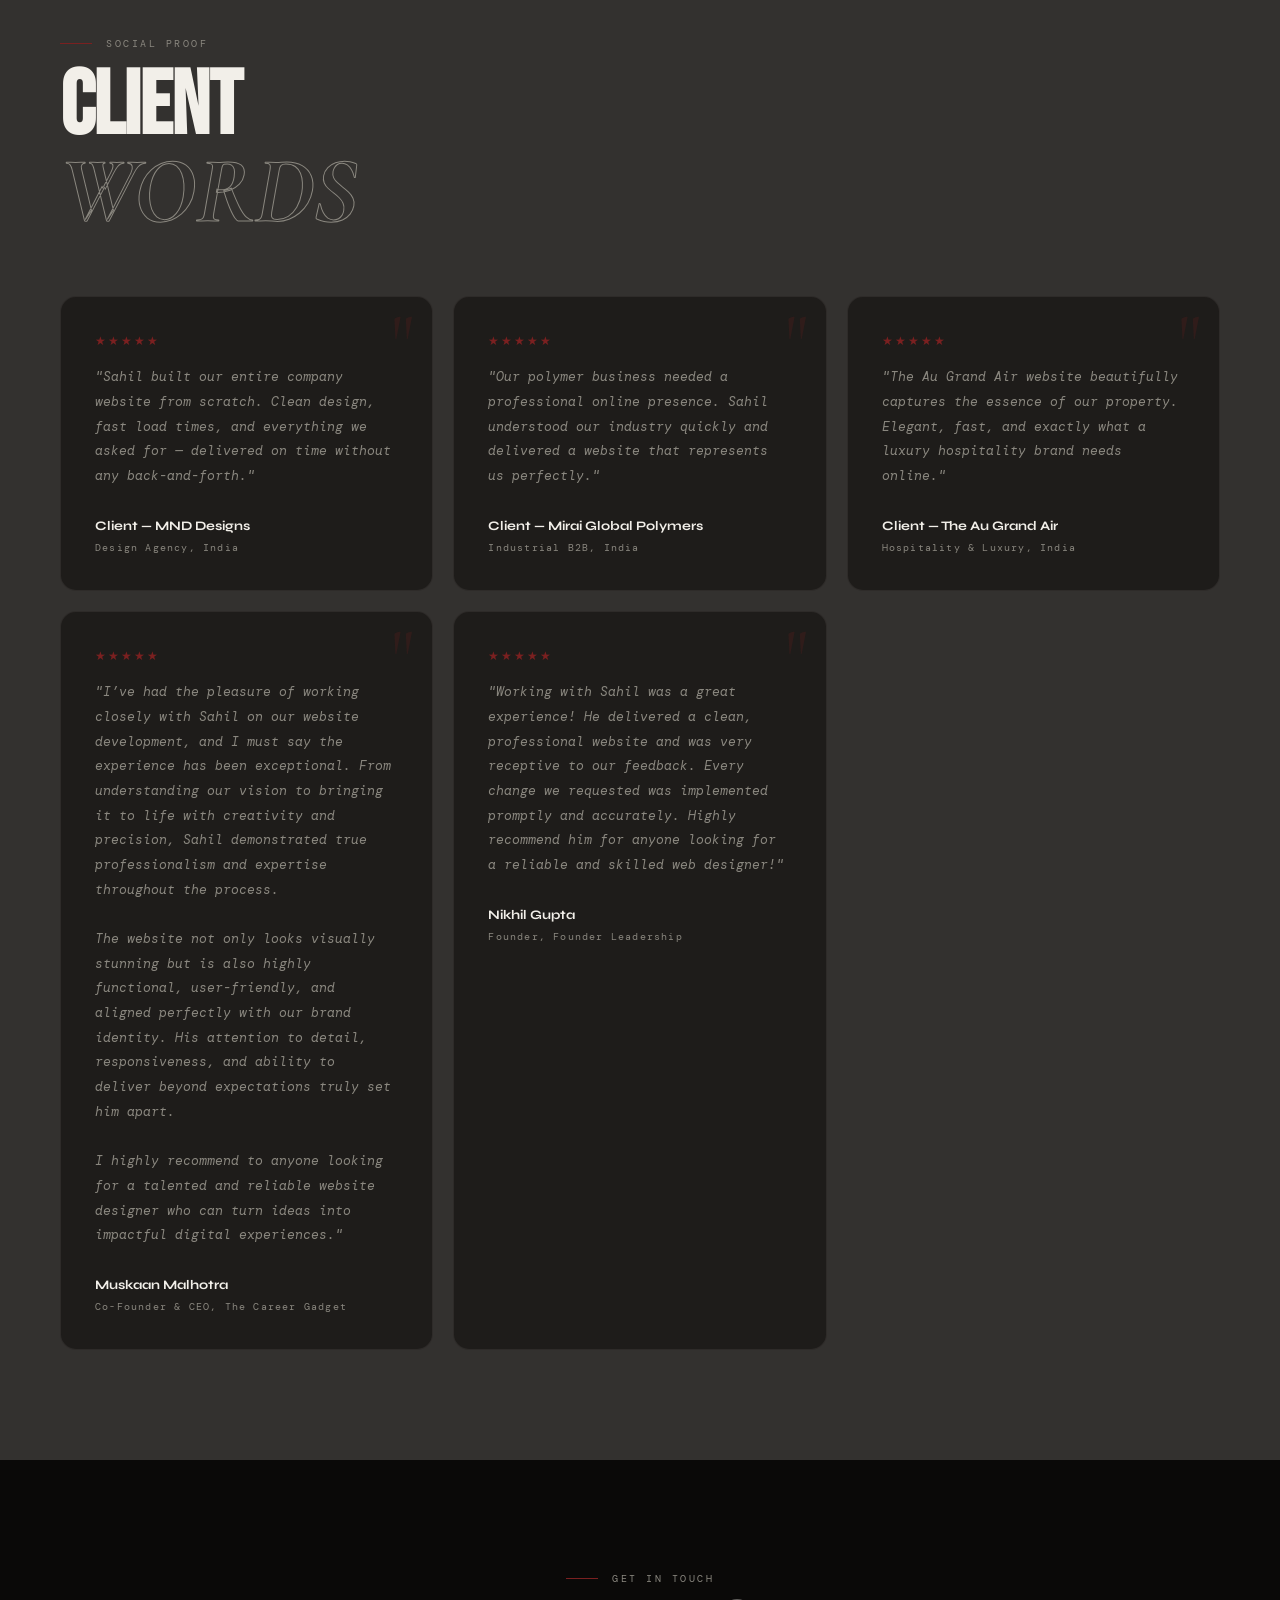
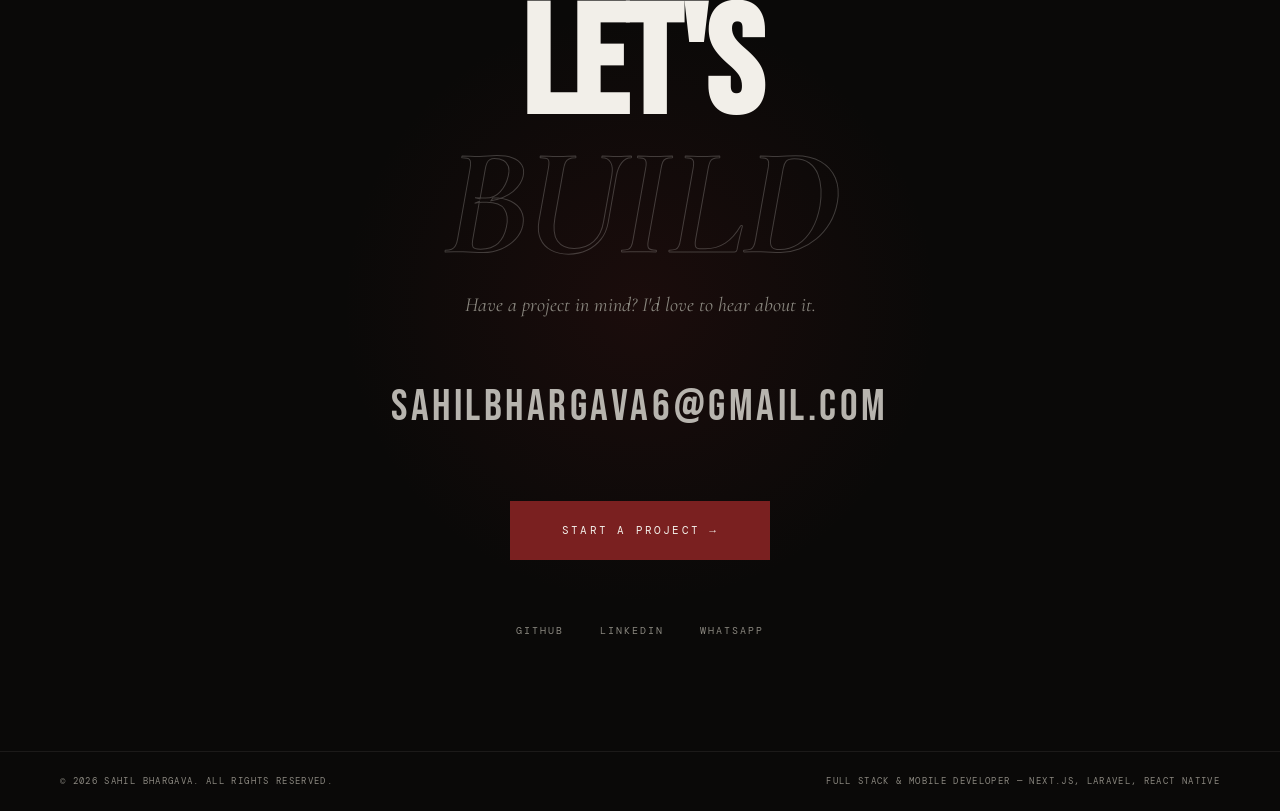
==== commit efde2e12: "added holistica" ====
--- a/index.html
+++ b/index.html
@@ -64,7 +64,7 @@
 
       <div class="hero-side-grid">
         <div class="hero-side-card">
-          <div class="hero-side-stat">07+</div>
+          <div class="hero-side-stat">08+</div>
           <div class="hero-side-label">Live Projects</div>
         </div>
         <div class="hero-side-card">
@@ -107,7 +107,7 @@
       </div>
       <div class="stats-row reveal delay-5">
         <div class="stat-box">
-          <div class="stat-n" data-target="7">0</div>
+          <div class="stat-n" data-target="8">0</div>
           <div class="stat-l">Live Projects</div>
         </div>
         <div class="stat-box">
@@ -337,12 +337,29 @@
         </div>
       </div>
 
+      <!-- PROJECT 8: Holistica -->
+      <div class="proj-card">
+        <div class="proj-preview">
+          <iframe src="https://www.holistica.org.in/" loading="lazy" title="Holistica" scrolling="no"></iframe>
+          <div class="proj-preview-overlay"></div>
+          <span class="proj-preview-label">Health &amp; Wellness</span>
+          <span class="proj-preview-live"><span class="live-dot"></span>Live</span>
+        </div>
+        <div class="proj-body">
+          <div class="proj-type">Healthcare / Wellness Platform</div>
+          <div class="proj-name">Holistica</div>
+          <div class="proj-info">An affordable mental healthcare and holistic wellness platform featuring personalized therapist matching, evidence-based therapy resources, and progressive user tracking.</div>
+          <div class="proj-tech"><span class="ptag">Next.js</span><span class="ptag">React</span><span class="ptag">Tailwind</span><span class="ptag">TypeScript</span></div>
+          <a href="https://www.holistica.org.in/" target="_blank" class="proj-link">Visit Live Site ↗</a>
+        </div>
+      </div>
+
     </div>
   </div>
 
   <div class="proj-controls reveal delay-2">
     <button class="proj-btn" id="prevBtn">&#8592;</button>
-    <span class="proj-counter" id="projCounter">01 / 07</span>
+    <span class="proj-counter" id="projCounter">01 / 08</span>
     <button class="proj-btn" id="nextBtn">&#8594;</button>
   </div>
 </section>
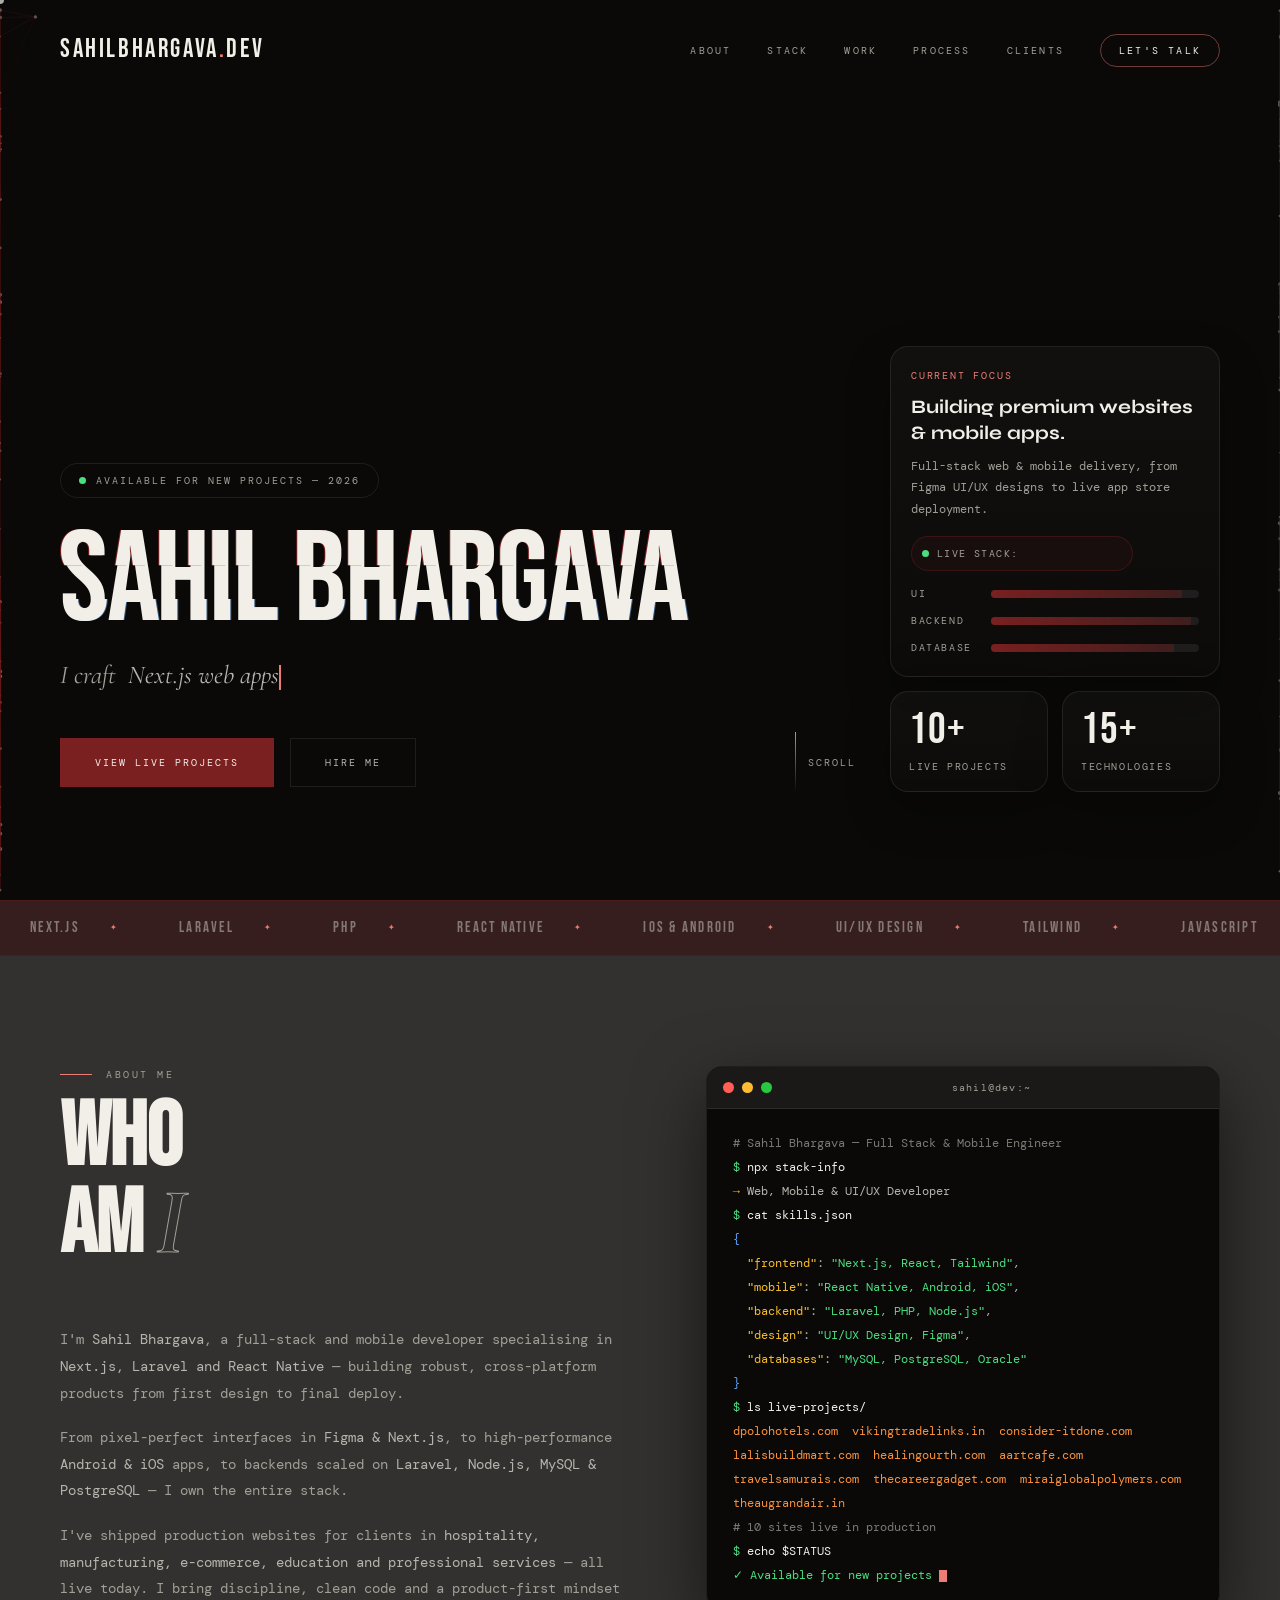
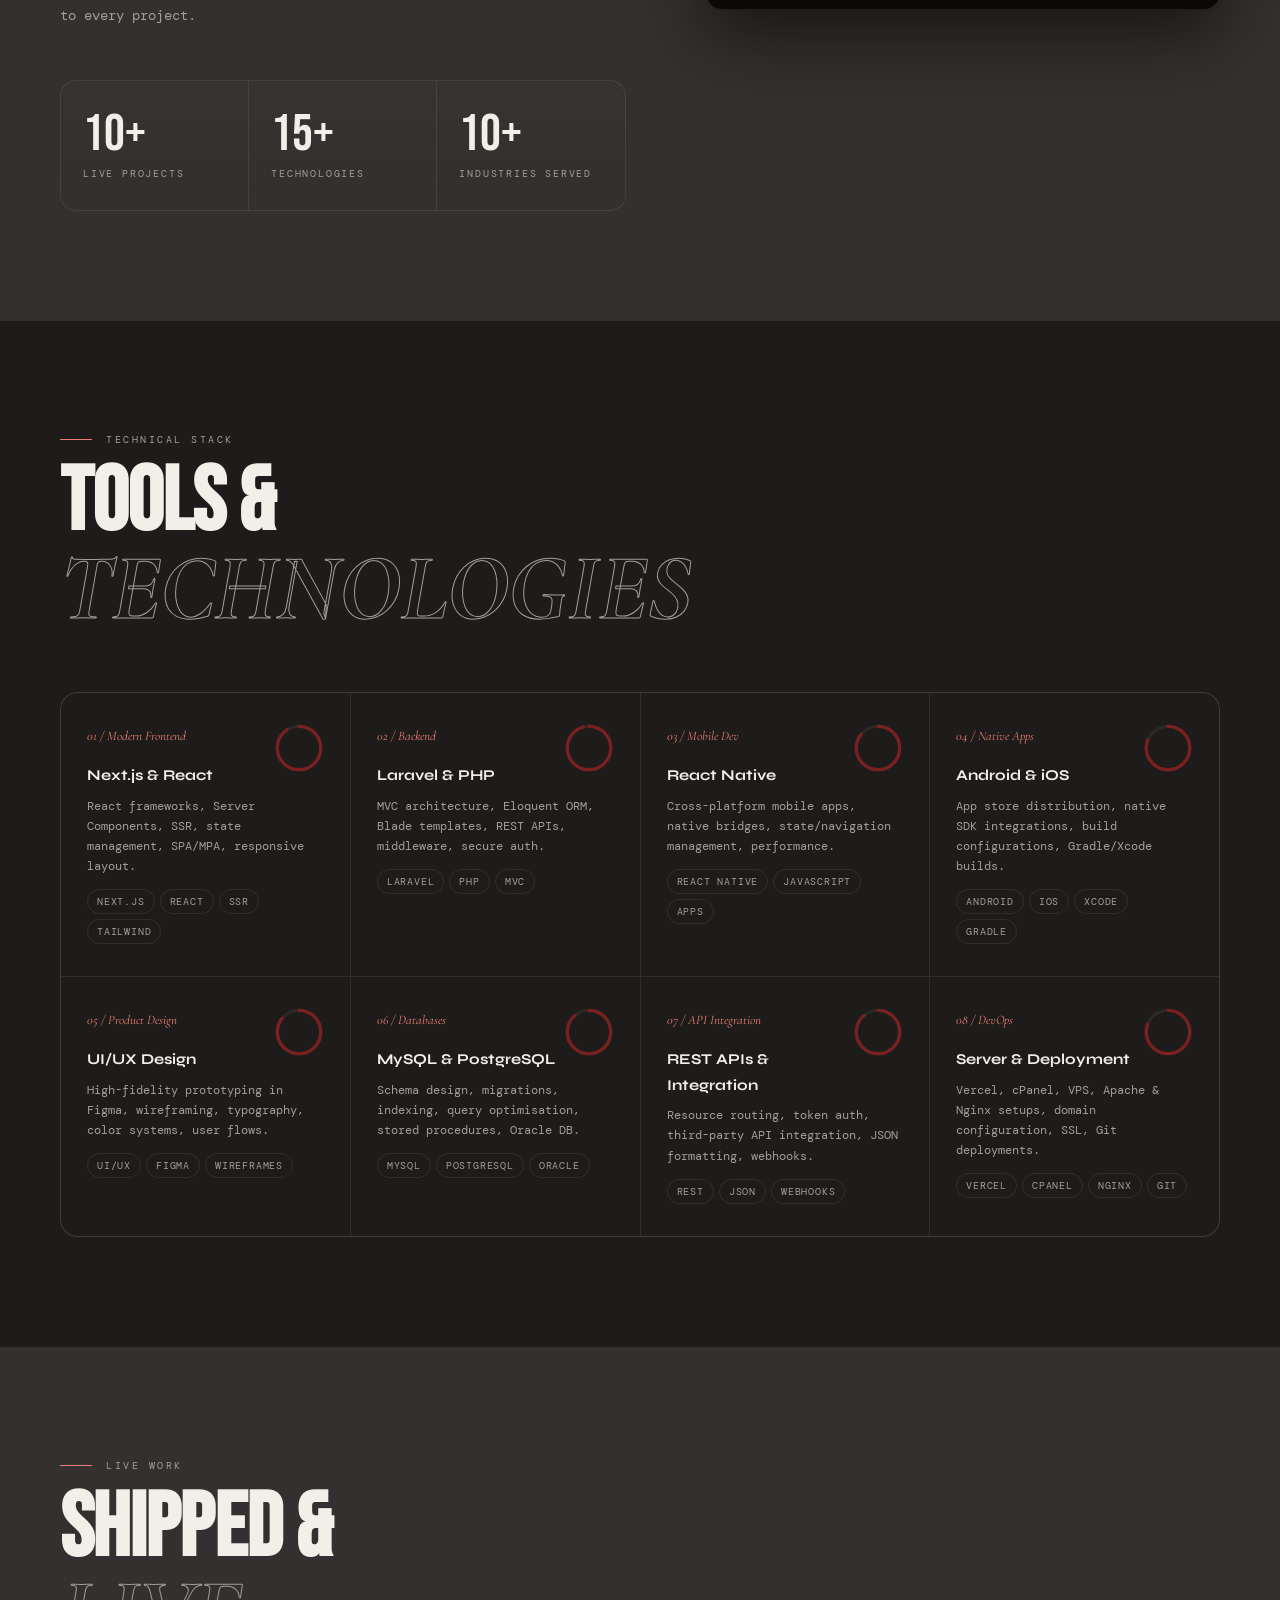
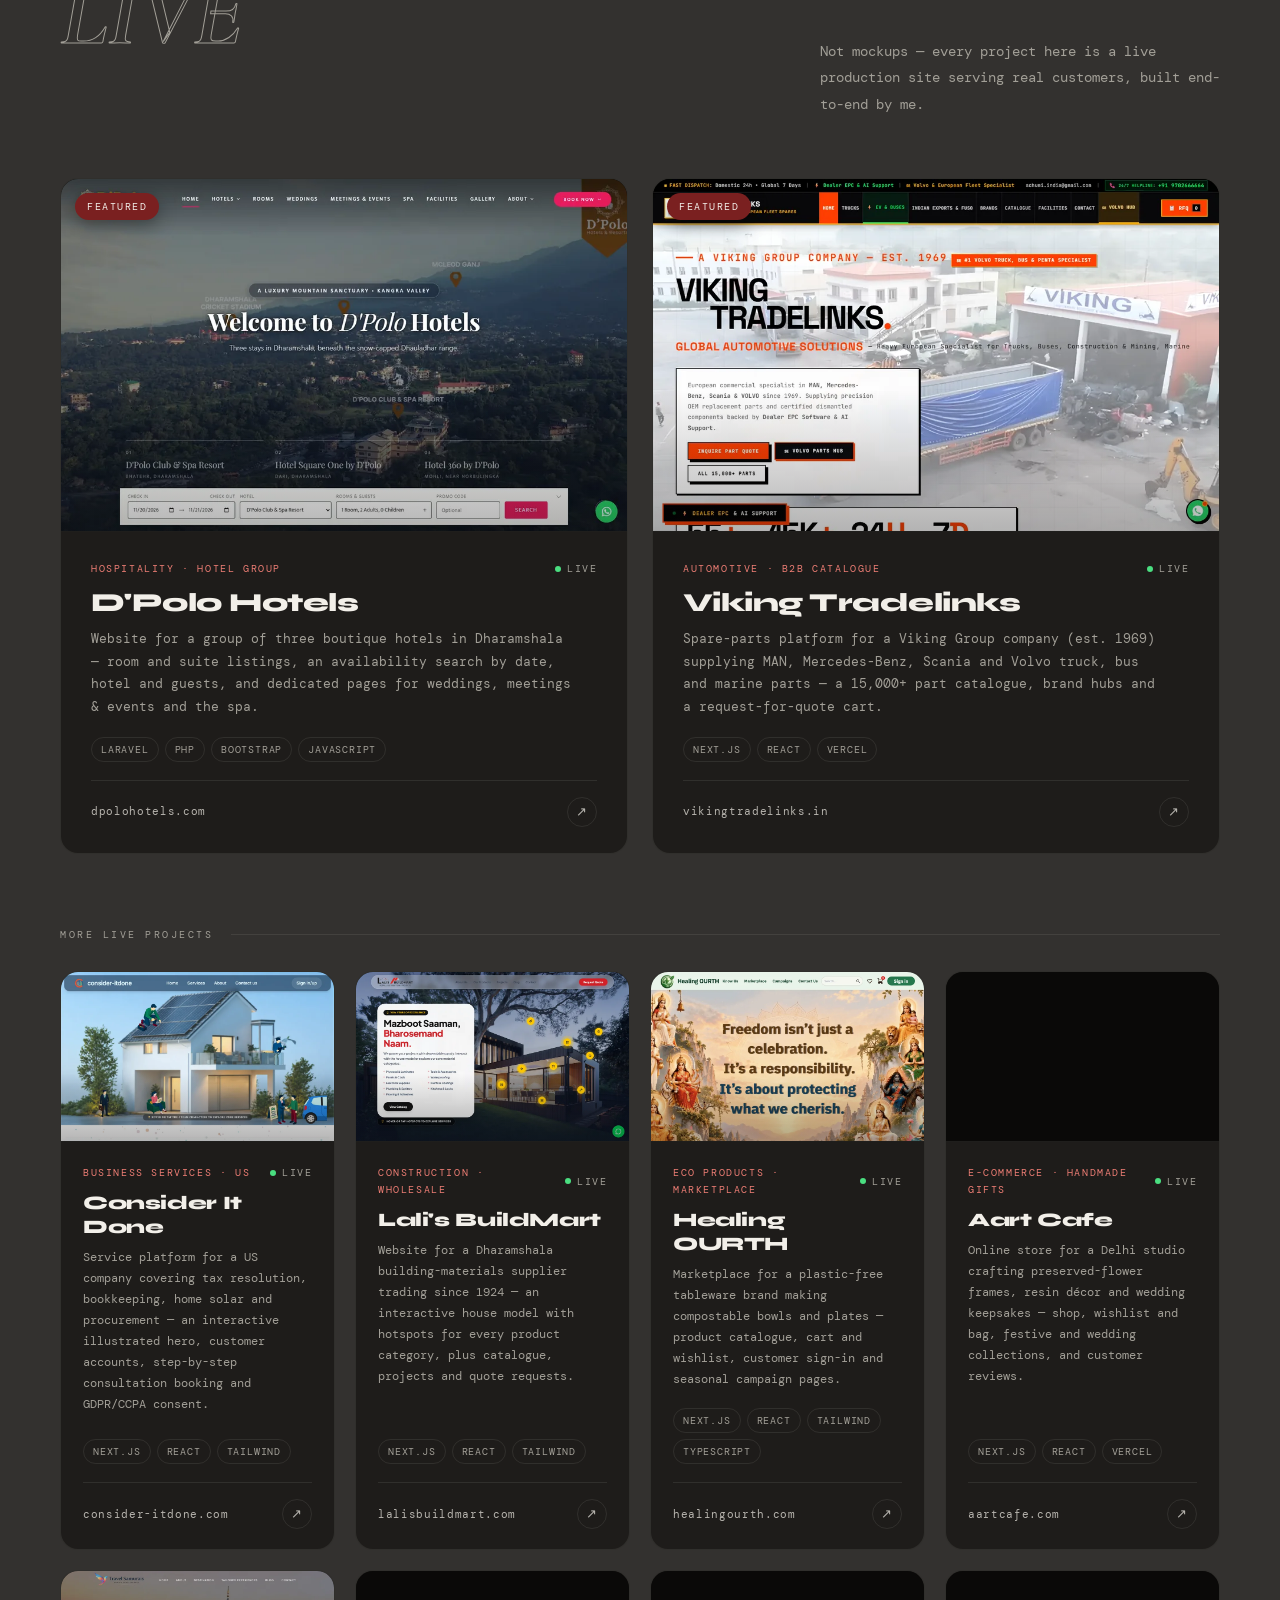
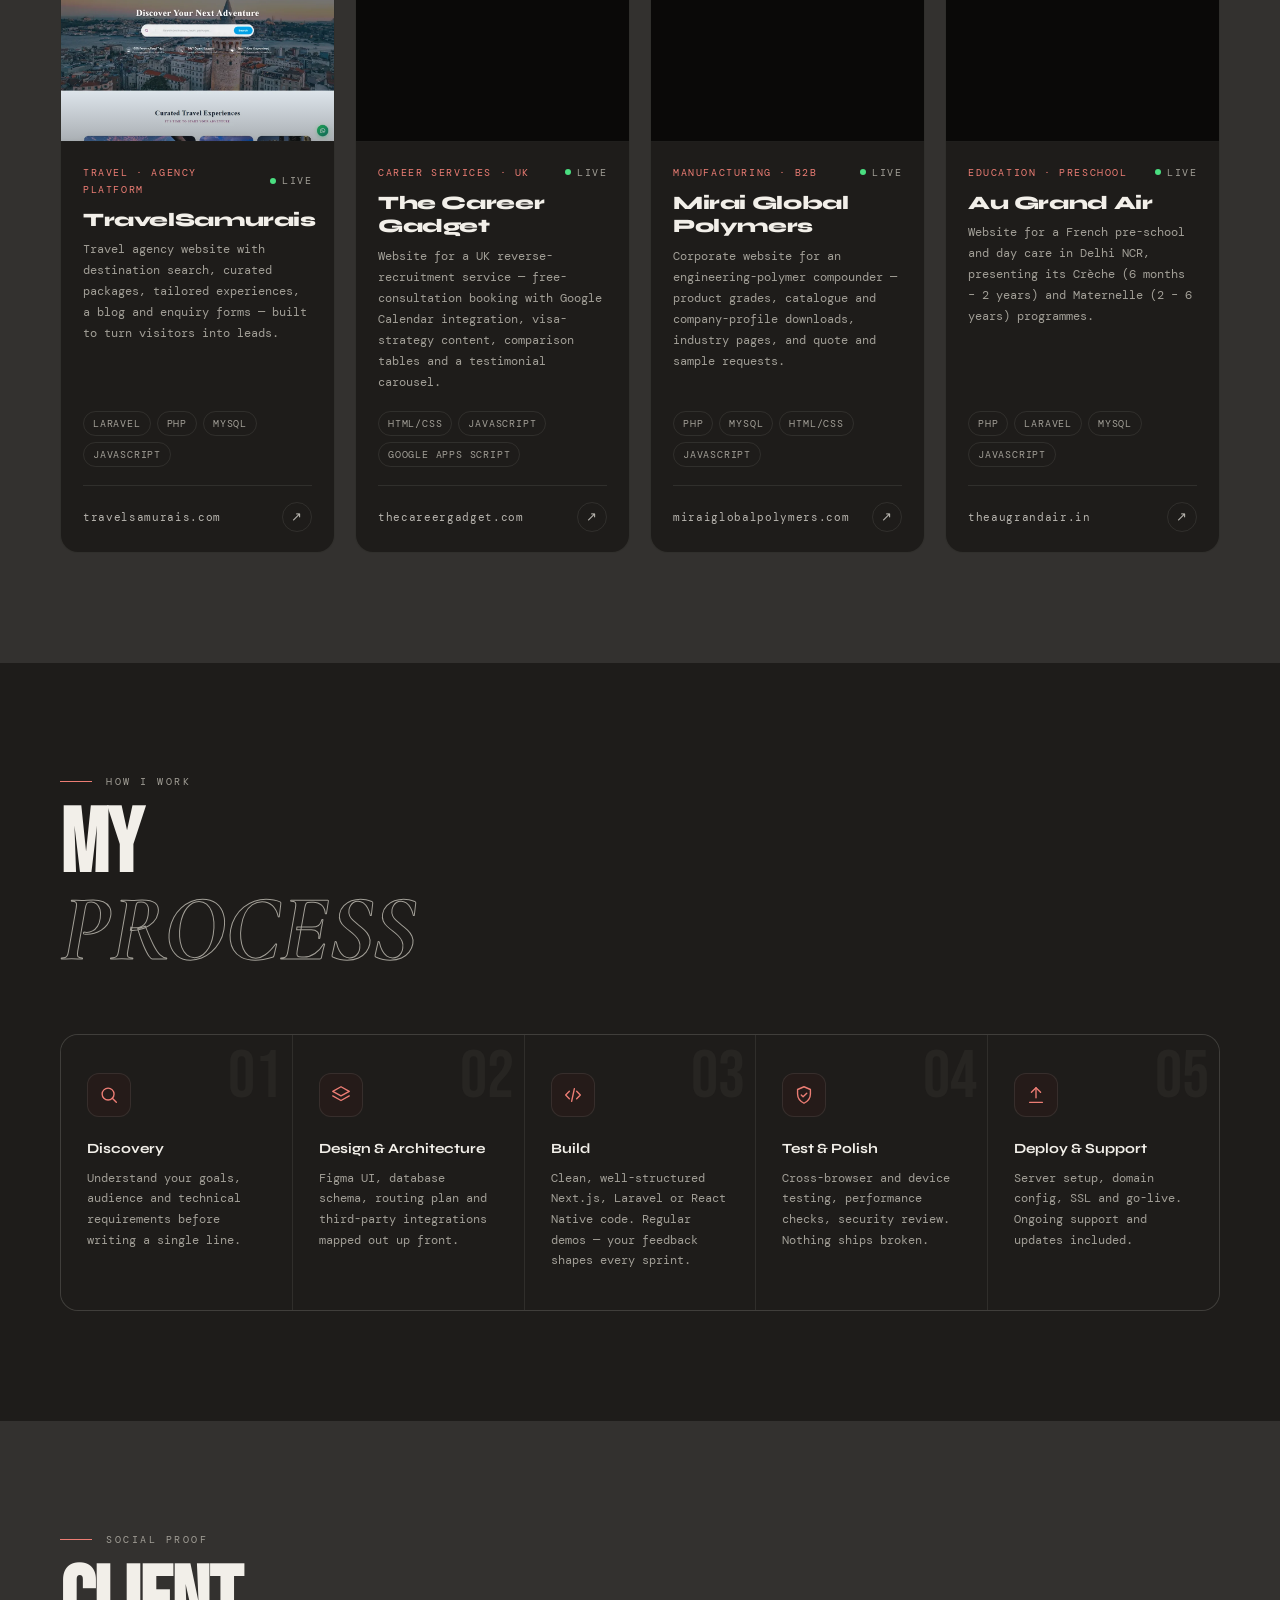
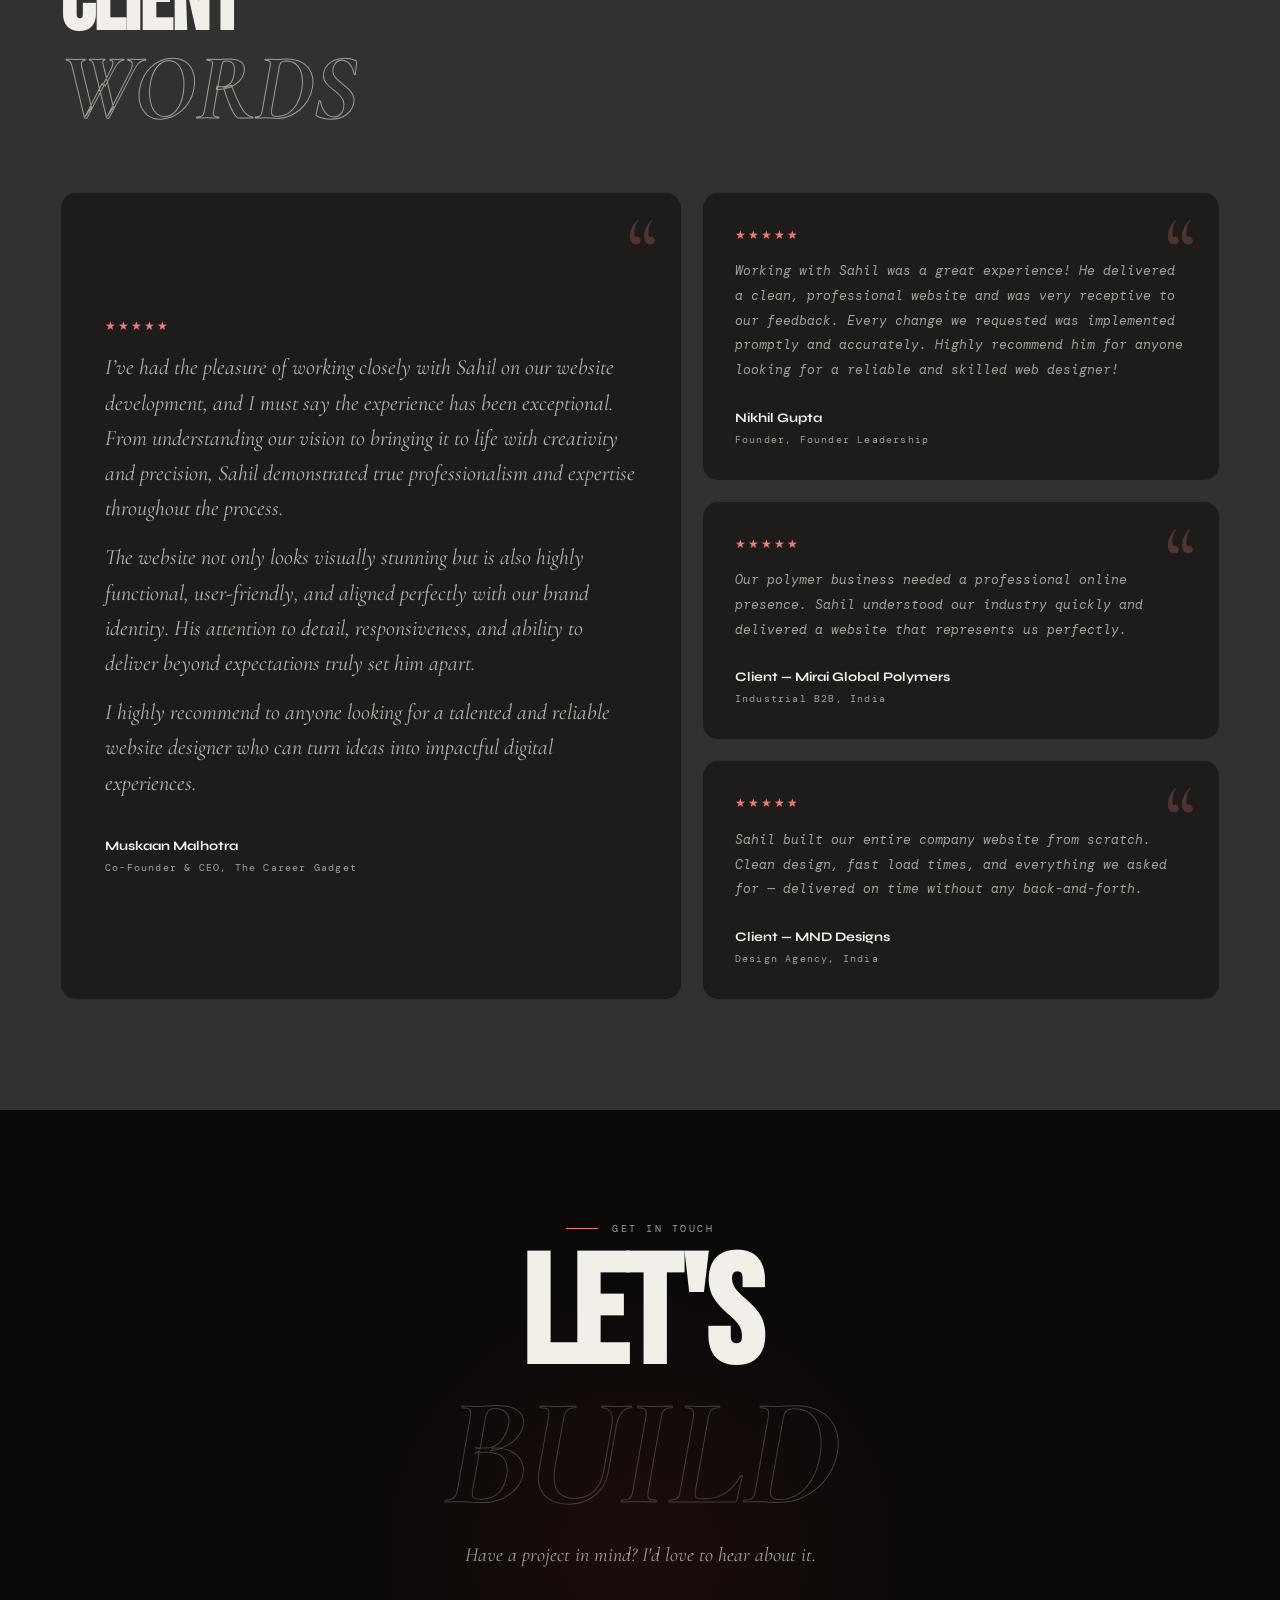
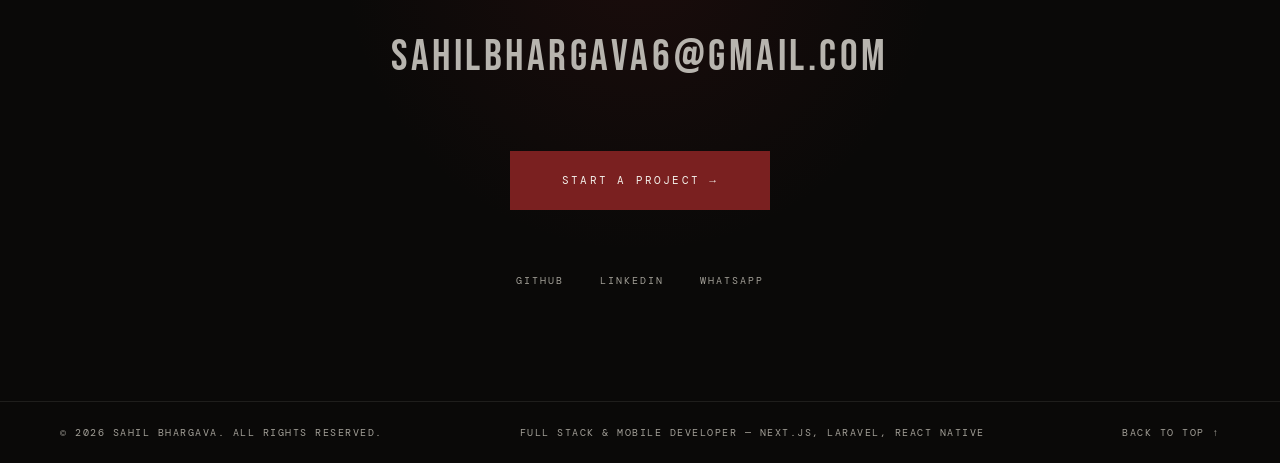
==== commit 4bc3ca3f: "Refactor code structure for improved readability and maintainability" ====
--- a/index.html
+++ b/index.html
@@ -3,57 +3,84 @@
 <head>
 <meta charset="UTF-8"/>
 <meta name="viewport" content="width=device-width,initial-scale=1.0"/>
-<title>Sahil Bhargava — Full Stack & Mobile App Developer</title>
-<link rel="preconnect" href="https://fonts.googleapis.com">
-<link href="https://fonts.googleapis.com/css2?family=Bebas+Neue&family=Cormorant+Garamond:ital,wght@0,300;0,600;1,300;1,600&family=DM+Mono:wght@300;400&family=Syne:wght@400;700;800&display=swap" rel="stylesheet">
-<link rel="stylesheet" href="css/styles.css">
+<title>Sahil Bhargava — Full Stack &amp; Mobile App Developer</title>
+<meta name="description" content="Sahil Bhargava is a full-stack and mobile developer building fast, production-ready websites and apps with Next.js, Laravel, PHP and React Native. 10+ live client projects across hospitality, e-commerce, B2B and services."/>
+<meta name="author" content="Sahil Bhargava"/>
+<meta name="theme-color" content="#0a0908"/>
+<meta property="og:type" content="website"/>
+<meta property="og:title" content="Sahil Bhargava — Full Stack &amp; Mobile App Developer"/>
+<meta property="og:description" content="Next.js, Laravel and React Native developer with 10+ live production websites. Available for new projects."/>
+<meta name="twitter:card" content="summary"/>
+<link rel="icon" type="image/svg+xml" href="assets/favicon.svg"/>
+<link rel="preconnect" href="https://fonts.googleapis.com"/>
+<link rel="preconnect" href="https://fonts.gstatic.com" crossorigin/>
+<link href="https://fonts.googleapis.com/css2?family=Bebas+Neue&family=Cormorant+Garamond:ital,wght@0,300;0,600;1,300;1,600&family=DM+Mono:wght@300;400;500&family=Syne:wght@400;700;800&display=swap" rel="stylesheet"/>
+<link rel="stylesheet" href="css/styles.css?v=2.0"/>
+<script>document.documentElement.classList.add('js')</script>
+<script type="application/ld+json">
+{
+  "@context": "https://schema.org",
+  "@type": "Person",
+  "name": "Sahil Bhargava",
+  "jobTitle": "Full Stack & Mobile App Developer",
+  "email": "mailto:sahilbhargava6@gmail.com",
+  "sameAs": ["https://github.com/sahilbhargava6", "https://www.linkedin.com/in/sahilbhargava6/"],
+  "knowsAbout": ["Next.js", "React", "Laravel", "PHP", "React Native", "Android", "iOS", "UI/UX Design", "MySQL", "PostgreSQL", "REST APIs"]
+}
+</script>
 </head>
 <body>
 
-<div id="cur-dot"></div>
-<div id="cur-ring"></div>
+<a class="skip-link" href="#main">Skip to content</a>
+<div id="cur-dot" aria-hidden="true"></div>
+<div id="cur-ring" aria-hidden="true"></div>
 
 <!-- NAV -->
-<nav id="nav">
-  <a href="#hero" class="logo">SahilBhargava<span>.</span>dev</a>
-  <button class="menu-toggle" id="menuToggle" aria-label="Toggle navigation" aria-expanded="false" aria-controls="navMenu">
-    <span></span><span></span><span></span>
-  </button>
-  <ul class="nav-menu" id="navMenu">
-    <li><a href="#about">About</a></li>
-    <li><a href="#skills">Stack</a></li>
-    <li><a href="#projects">Work</a></li>
-    <li><a href="#process">Process</a></li>
-    <li><a href="#contact">Contact</a></li>
-  </ul>
-</nav>
+<header>
+  <nav id="nav" aria-label="Primary">
+    <a href="#hero" class="logo" aria-label="Sahil Bhargava — back to top">SahilBhargava<span>.</span>dev</a>
+    <button class="menu-toggle" id="menuToggle" aria-label="Toggle navigation" aria-expanded="false" aria-controls="navMenu">
+      <span></span><span></span><span></span>
+    </button>
+    <ul class="nav-menu" id="navMenu">
+      <li><a href="#about">About</a></li>
+      <li><a href="#skills">Stack</a></li>
+      <li><a href="#projects">Work</a></li>
+      <li><a href="#process">Process</a></li>
+      <li><a href="#testimonials">Clients</a></li>
+      <li><a href="#contact" class="nav-cta">Let's Talk</a></li>
+    </ul>
+  </nav>
+</header>
+
+<main id="main">
 
 <!-- HERO -->
 <section id="hero">
-  <canvas id="particleCanvas"></canvas>
+  <canvas id="particleCanvas" aria-hidden="true"></canvas>
   <div class="hero-shell">
     <div class="hero-content">
       <div class="hero-badge"><span class="badge-dot"></span>Available for new projects — 2026</div>
-      <span class="hero-name glitch" data-text="SAHIL BHARGAVA">SAHIL BHARGAVA</span>
-      <p class="hero-sub">I craft &nbsp;<span id="typed-text"></span><span class="typed-cursor"></span></p>
+      <h1 class="hero-name glitch" data-text="SAHIL BHARGAVA" aria-label="Sahil Bhargava">SAHIL BHARGAVA</h1>
+      <p class="hero-sub"><span class="sr-only">I craft production-ready web and mobile apps with Next.js, Laravel and React Native.</span><span aria-hidden="true">I craft &nbsp;<span id="typed-text">production-ready web &amp; mobile apps.</span><span class="typed-cursor"></span></span></p>
       <div class="hero-bottom">
         <div class="hero-cta-group">
           <a href="#projects" class="btn-primary"><span>View Live Projects</span></a>
           <a href="#contact" class="btn-outline">Hire Me</a>
         </div>
-        <div class="hero-scroll"><div class="scroll-line"></div>Scroll</div>
+        <div class="hero-scroll" aria-hidden="true"><div class="scroll-line"></div>Scroll</div>
       </div>
     </div>
 
     <aside class="hero-side reveal-right delay-3" aria-label="Quick snapshot">
       <div class="hero-side-card hero-side-main">
         <div class="hero-side-kicker">Current Focus</div>
-        <h3>Building premium websites &amp; mobile apps.</h3>
+        <h2 class="hero-side-title">Building premium websites &amp; mobile apps.</h2>
         <p>Full-stack web &amp; mobile delivery, from Figma UI/UX designs to live app store deployment.</p>
-        <div class="hero-side-live" aria-live="polite">
+        <div class="hero-side-live">
           <span class="hero-live-dot" aria-hidden="true"></span>
           <span class="hero-live-text">Live stack:</span>
-          <span class="hero-tech-rotator" id="heroTechRotator">Laravel</span>
+          <span class="hero-tech-rotator" id="heroTechRotator">Next.js</span>
         </div>
         <div class="hero-side-bars" aria-hidden="true">
           <div class="hero-side-bar"><span>UI</span><i style="--w:92%"></i></div>
@@ -64,12 +91,12 @@
 
       <div class="hero-side-grid">
         <div class="hero-side-card">
-          <div class="hero-side-stat">08+</div>
+          <div class="hero-side-stat"><span data-live-count>10</span>+</div>
           <div class="hero-side-label">Live Projects</div>
         </div>
         <div class="hero-side-card">
-          <div class="hero-side-stat">10+</div>
-          <div class="hero-side-label">Core Technologies</div>
+          <div class="hero-side-stat">15+</div>
+          <div class="hero-side-label">Technologies</div>
         </div>
       </div>
     </aside>
@@ -77,20 +104,20 @@
 </section>
 
 <!-- MARQUEE -->
-<div class="marquee-wrap">
+<div class="marquee-wrap" aria-hidden="true">
   <div class="marquee-track">
-    <div class="marquee-item">Laravel</div><div class="marquee-item">PHP</div>
-    <div class="marquee-item">Next.js</div><div class="marquee-item">React Native</div>
-    <div class="marquee-item">iOS & Android</div><div class="marquee-item">UI/UX Design</div>
-    <div class="marquee-item">JavaScript</div><div class="marquee-item">HTML & CSS</div>
+    <div class="marquee-item">Next.js</div><div class="marquee-item">Laravel</div>
+    <div class="marquee-item">PHP</div><div class="marquee-item">React Native</div>
+    <div class="marquee-item">iOS &amp; Android</div><div class="marquee-item">UI/UX Design</div>
+    <div class="marquee-item">Tailwind</div><div class="marquee-item">JavaScript</div>
     <div class="marquee-item">MySQL</div><div class="marquee-item">PostgreSQL</div>
-    <div class="marquee-item">REST APIs</div><div class="marquee-item">MVC</div>
-    <div class="marquee-item">Laravel</div><div class="marquee-item">PHP</div>
-    <div class="marquee-item">Next.js</div><div class="marquee-item">React Native</div>
-    <div class="marquee-item">iOS & Android</div><div class="marquee-item">UI/UX Design</div>
-    <div class="marquee-item">JavaScript</div><div class="marquee-item">HTML & CSS</div>
+    <div class="marquee-item">REST APIs</div><div class="marquee-item">Vercel</div>
+    <div class="marquee-item">Next.js</div><div class="marquee-item">Laravel</div>
+    <div class="marquee-item">PHP</div><div class="marquee-item">React Native</div>
+    <div class="marquee-item">iOS &amp; Android</div><div class="marquee-item">UI/UX Design</div>
+    <div class="marquee-item">Tailwind</div><div class="marquee-item">JavaScript</div>
     <div class="marquee-item">MySQL</div><div class="marquee-item">PostgreSQL</div>
-    <div class="marquee-item">REST APIs</div><div class="marquee-item">MVC</div>
+    <div class="marquee-item">REST APIs</div><div class="marquee-item">Vercel</div>
   </div>
 </div>
 
@@ -101,27 +128,27 @@
       <div class="sec-label reveal">About Me</div>
       <h2 class="sec-title reveal delay-1">WHO<br>AM <em>I</em></h2>
       <div class="about-text-block">
-        <p class="reveal delay-2">I'm <strong>Sahil Bhargava</strong>, a full stack developer and mobile engineer specialising in <strong>Next.js, Laravel, React Native</strong> & app development — building robust, cross-platform experiences from design to deploy.</p>
-        <p class="reveal delay-3">From crafting pixel-perfect interfaces in <strong>Next.js & Figma</strong> to engineering high-performance mobile apps for <strong>Android & iOS</strong>, and scaling backends with <strong>Laravel, Node.js & databases (MySQL/Postgres)</strong> — I own the entire stack.</p>
-        <p class="reveal delay-4">I've shipped real, live production websites that are <strong>live today</strong>. I bring discipline, clean code and a product-first mindset to every project I take on.</p>
+        <p class="reveal delay-2">I'm <strong>Sahil Bhargava</strong>, a full-stack and mobile developer specialising in <strong>Next.js, Laravel and React Native</strong> — building robust, cross-platform products from first design to final deploy.</p>
+        <p class="reveal delay-3">From pixel-perfect interfaces in <strong>Figma &amp; Next.js</strong>, to high-performance <strong>Android &amp; iOS</strong> apps, to backends scaled on <strong>Laravel, Node.js, MySQL &amp; PostgreSQL</strong> — I own the entire stack.</p>
+        <p class="reveal delay-4">I've shipped production websites for clients in <strong>hospitality, manufacturing, e-commerce, education and professional services</strong> — all live today. I bring discipline, clean code and a product-first mindset to every project.</p>
       </div>
       <div class="stats-row reveal delay-5">
         <div class="stat-box">
-          <div class="stat-n" data-target="8">0</div>
+          <div class="stat-n" data-target="10" data-live-count-target>10+</div>
           <div class="stat-l">Live Projects</div>
         </div>
         <div class="stat-box">
-          <div class="stat-n" data-target="15">0</div>
+          <div class="stat-n" data-target="15">15+</div>
           <div class="stat-l">Technologies</div>
         </div>
         <div class="stat-box">
-          <div class="stat-n" data-target="100">0</div>
-          <div class="stat-l">% Committed</div>
+          <div class="stat-n" data-target="10">10+</div>
+          <div class="stat-l">Industries Served</div>
         </div>
       </div>
     </div>
     <div class="reveal-right delay-2">
-      <div class="terminal">
+      <div class="terminal" aria-hidden="true">
         <div class="term-bar">
           <div class="term-dot"></div><div class="term-dot"></div><div class="term-dot"></div>
           <span class="term-title">sahil@dev:~</span>
@@ -139,228 +166,265 @@
   <div class="skills-grid reveal delay-2">
 
     <div class="skill-item">
-      <div class="arc-wrap"><svg class="arc" viewBox="0 0 46 46"><circle class="arc-bg" cx="23" cy="23" r="20"/><circle class="arc-fg" cx="23" cy="23" r="20" data-pct="90"/></svg></div>
+      <div class="arc-wrap" aria-hidden="true"><svg class="arc" viewBox="0 0 46 46"><circle class="arc-bg" cx="23" cy="23" r="20"/><circle class="arc-fg" cx="23" cy="23" r="20" data-pct="90"/></svg></div>
       <span class="skill-num">01 / Modern Frontend</span>
-      <div class="skill-name">Next.js & React</div>
-      <div style="font-size:11px;color:var(--ash2)">React frameworks, Server Components, SSR, state management, SPA/MPA, responsive layout.</div>
+      <h3 class="skill-name">Next.js &amp; React</h3>
+      <p class="skill-desc">React frameworks, Server Components, SSR, state management, SPA/MPA, responsive layout.</p>
       <div class="skill-tags"><span class="stag">Next.js</span><span class="stag">React</span><span class="stag">SSR</span><span class="stag">Tailwind</span></div>
     </div>
 
     <div class="skill-item">
-      <div class="arc-wrap"><svg class="arc" viewBox="0 0 46 46"><circle class="arc-bg" cx="23" cy="23" r="20"/><circle class="arc-fg" cx="23" cy="23" r="20" data-pct="95"/></svg></div>
+      <div class="arc-wrap" aria-hidden="true"><svg class="arc" viewBox="0 0 46 46"><circle class="arc-bg" cx="23" cy="23" r="20"/><circle class="arc-fg" cx="23" cy="23" r="20" data-pct="95"/></svg></div>
       <span class="skill-num">02 / Backend</span>
-      <div class="skill-name">Laravel & PHP</div>
-      <div style="font-size:11px;color:var(--ash2)">MVC architecture, Eloquent ORM, Blade templates, REST APIs, middleware, secure auth.</div>
+      <h3 class="skill-name">Laravel &amp; PHP</h3>
+      <p class="skill-desc">MVC architecture, Eloquent ORM, Blade templates, REST APIs, middleware, secure auth.</p>
       <div class="skill-tags"><span class="stag">Laravel</span><span class="stag">PHP</span><span class="stag">MVC</span></div>
     </div>
 
     <div class="skill-item">
-      <div class="arc-wrap"><svg class="arc" viewBox="0 0 46 46"><circle class="arc-bg" cx="23" cy="23" r="20"/><circle class="arc-fg" cx="23" cy="23" r="20" data-pct="85"/></svg></div>
+      <div class="arc-wrap" aria-hidden="true"><svg class="arc" viewBox="0 0 46 46"><circle class="arc-bg" cx="23" cy="23" r="20"/><circle class="arc-fg" cx="23" cy="23" r="20" data-pct="85"/></svg></div>
       <span class="skill-num">03 / Mobile Dev</span>
-      <div class="skill-name">React Native</div>
-      <div style="font-size:11px;color:var(--ash2)">Cross-platform mobile apps, native bridges, state/navigation management, performance.</div>
+      <h3 class="skill-name">React Native</h3>
+      <p class="skill-desc">Cross-platform mobile apps, native bridges, state/navigation management, performance.</p>
       <div class="skill-tags"><span class="stag">React Native</span><span class="stag">JavaScript</span><span class="stag">Apps</span></div>
     </div>
 
     <div class="skill-item">
-      <div class="arc-wrap"><svg class="arc" viewBox="0 0 46 46"><circle class="arc-bg" cx="23" cy="23" r="20"/><circle class="arc-fg" cx="23" cy="23" r="20" data-pct="80"/></svg></div>
+      <div class="arc-wrap" aria-hidden="true"><svg class="arc" viewBox="0 0 46 46"><circle class="arc-bg" cx="23" cy="23" r="20"/><circle class="arc-fg" cx="23" cy="23" r="20" data-pct="80"/></svg></div>
       <span class="skill-num">04 / Native Apps</span>
-      <div class="skill-name">Android & iOS</div>
-      <div style="font-size:11px;color:var(--ash2)">App store distribution, native SDK integrations, build configurations, Gradle/Xcode builds.</div>
+      <h3 class="skill-name">Android &amp; iOS</h3>
+      <p class="skill-desc">App store distribution, native SDK integrations, build configurations, Gradle/Xcode builds.</p>
       <div class="skill-tags"><span class="stag">Android</span><span class="stag">iOS</span><span class="stag">Xcode</span><span class="stag">Gradle</span></div>
     </div>
 
     <div class="skill-item">
-      <div class="arc-wrap"><svg class="arc" viewBox="0 0 46 46"><circle class="arc-bg" cx="23" cy="23" r="20"/><circle class="arc-fg" cx="23" cy="23" r="20" data-pct="85"/></svg></div>
+      <div class="arc-wrap" aria-hidden="true"><svg class="arc" viewBox="0 0 46 46"><circle class="arc-bg" cx="23" cy="23" r="20"/><circle class="arc-fg" cx="23" cy="23" r="20" data-pct="85"/></svg></div>
       <span class="skill-num">05 / Product Design</span>
-      <div class="skill-name">UI/UX Design</div>
-      <div style="font-size:11px;color:var(--ash2)">High-fidelity prototyping in Figma, wireframing, typography, color systems, user flows.</div>
+      <h3 class="skill-name">UI/UX Design</h3>
+      <p class="skill-desc">High-fidelity prototyping in Figma, wireframing, typography, color systems, user flows.</p>
       <div class="skill-tags"><span class="stag">UI/UX</span><span class="stag">Figma</span><span class="stag">Wireframes</span></div>
     </div>
 
     <div class="skill-item">
-      <div class="arc-wrap"><svg class="arc" viewBox="0 0 46 46"><circle class="arc-bg" cx="23" cy="23" r="20"/><circle class="arc-fg" cx="23" cy="23" r="20" data-pct="88"/></svg></div>
+      <div class="arc-wrap" aria-hidden="true"><svg class="arc" viewBox="0 0 46 46"><circle class="arc-bg" cx="23" cy="23" r="20"/><circle class="arc-fg" cx="23" cy="23" r="20" data-pct="88"/></svg></div>
       <span class="skill-num">06 / Databases</span>
-      <div class="skill-name">MySQL & PostgreSQL</div>
-      <div style="font-size:11px;color:var(--ash2)">Schema design, migrations, indexing, optimization, stored procedures, PostgreSQL, Oracle DB.</div>
+      <h3 class="skill-name">MySQL &amp; PostgreSQL</h3>
+      <p class="skill-desc">Schema design, migrations, indexing, query optimisation, stored procedures, Oracle DB.</p>
       <div class="skill-tags"><span class="stag">MySQL</span><span class="stag">PostgreSQL</span><span class="stag">Oracle</span></div>
     </div>
 
     <div class="skill-item">
-      <div class="arc-wrap"><svg class="arc" viewBox="0 0 46 46"><circle class="arc-bg" cx="23" cy="23" r="20"/><circle class="arc-fg" cx="23" cy="23" r="20" data-pct="88"/></svg></div>
+      <div class="arc-wrap" aria-hidden="true"><svg class="arc" viewBox="0 0 46 46"><circle class="arc-bg" cx="23" cy="23" r="20"/><circle class="arc-fg" cx="23" cy="23" r="20" data-pct="88"/></svg></div>
       <span class="skill-num">07 / API Integration</span>
-      <div class="skill-name">REST APIs & Integration</div>
-      <div style="font-size:11px;color:var(--ash2)">Resource routing, token auth, third-party API integration, JSON formatting, webhooks.</div>
+      <h3 class="skill-name">REST APIs &amp; Integration</h3>
+      <p class="skill-desc">Resource routing, token auth, third-party API integration, JSON formatting, webhooks.</p>
       <div class="skill-tags"><span class="stag">REST</span><span class="stag">JSON</span><span class="stag">Webhooks</span></div>
     </div>
 
     <div class="skill-item">
-      <div class="arc-wrap"><svg class="arc" viewBox="0 0 46 46"><circle class="arc-bg" cx="23" cy="23" r="20"/><circle class="arc-fg" cx="23" cy="23" r="20" data-pct="80"/></svg></div>
+      <div class="arc-wrap" aria-hidden="true"><svg class="arc" viewBox="0 0 46 46"><circle class="arc-bg" cx="23" cy="23" r="20"/><circle class="arc-fg" cx="23" cy="23" r="20" data-pct="80"/></svg></div>
       <span class="skill-num">08 / DevOps</span>
-      <div class="skill-name">Server & Deployment</div>
-      <div style="font-size:11px;color:var(--ash2)">cPanel, VPS, Apache, Nginx server setups, domain configurations, SSL, Git deployments.</div>
-      <div class="skill-tags"><span class="stag">cPanel</span><span class="stag">Nginx</span><span class="stag">VPS</span><span class="stag">Git</span></div>
-    </div>
-
-  </div>
-</section>
-
-<!-- LIVE PROJECTS -->
+      <h3 class="skill-name">Server &amp; Deployment</h3>
+      <p class="skill-desc">Vercel, cPanel, VPS, Apache &amp; Nginx setups, domain configuration, SSL, Git deployments.</p>
+      <div class="skill-tags"><span class="stag">Vercel</span><span class="stag">cPanel</span><span class="stag">Nginx</span><span class="stag">Git</span></div>
+    </div>
+
+  </div>
+</section>
+
+<!-- LIVE PROJECTS
+     Every card is the single source of truth: the live-project counters and the
+     terminal's `ls live-projects/` list are generated from cards with data-status="live".
+     Screenshots live in assets/projects/ (960×600 WebP). -->
 <section id="projects" class="sec">
   <div class="proj-intro">
     <div>
       <div class="sec-label reveal">Live Work</div>
-      <h2 class="sec-title reveal delay-1" style="margin-bottom:0">SHIPPED &amp;<br><em>LIVE</em></h2>
-    </div>
-    <p class="proj-desc reveal-right delay-2">These aren't mockups — every project below is live, deployed, and serving real users right now. Built end-to-end by Sahil Bhargava.</p>
-  </div>
-
-  <div class="proj-track-wrap reveal">
-    <div class="proj-track" id="projTrack">
-
-      <!-- PROJECT 1: MND Designs -->
-      <div class="proj-card">
-        <div class="proj-preview">
-          <iframe src="https://mnddesigns.in/" loading="lazy" title="MND Designs" scrolling="no"></iframe>
-          <div class="proj-preview-overlay"></div>
-          <span class="proj-preview-label">Design Agency</span>
-          <span class="proj-preview-live"><span class="live-dot"></span>Live</span>
-        </div>
-        <div class="proj-body">
-          <div class="proj-type">Design Agency Website</div>
-          <div class="proj-name">MND Designs</div>
-          <div class="proj-info">A creative design agency website — showcasing services, portfolio, and brand identity with a polished, professional interface.</div>
-          <div class="proj-tech"><span class="ptag">PHP</span><span class="ptag">Laravel</span><span class="ptag">MySQL</span><span class="ptag">HTML/CSS</span><span class="ptag">JS</span></div>
-          <a href="https://mnddesigns.in/" target="_blank" class="proj-link">Visit Live Site ↗</a>
-        </div>
-      </div>
-
-      <!-- PROJECT 2: Mirai Global Polymers -->
-      <div class="proj-card">
-        <div class="proj-preview">
-          <iframe src="https://miraiglobalpolymers.com/" loading="lazy" title="Mirai Global Polymers" scrolling="no"></iframe>
-          <div class="proj-preview-overlay"></div>
-          <span class="proj-preview-label">Industrial</span>
-          <span class="proj-preview-live"><span class="live-dot"></span>Live</span>
-        </div>
-        <div class="proj-body">
-          <div class="proj-type">Industrial / B2B Website</div>
-          <div class="proj-name">Mirai Global Polymers</div>
-          <div class="proj-info">A professional industrial polymer company website with product catalogue, company overview, and client-facing business portal.</div>
-          <div class="proj-tech"><span class="ptag">PHP</span><span class="ptag">MySQL</span><span class="ptag">HTML/CSS</span><span class="ptag">JavaScript</span></div>
-          <a href="https://miraiglobalpolymers.com/" target="_blank" class="proj-link">Visit Live Site ↗</a>
-        </div>
-      </div>
-
-      <!-- PROJECT 3: The Au Grand Air -->
-      <div class="proj-card">
-        <div class="proj-preview">
-          <iframe src="https://www.theaugrandair.in/" loading="lazy" title="The Au Grand Air" scrolling="no"></iframe>
-          <div class="proj-preview-overlay"></div>
-          <span class="proj-preview-label">Hospitality</span>
-          <span class="proj-preview-live"><span class="live-dot"></span>Live</span>
-        </div>
-        <div class="proj-body">
-          <div class="proj-type">Hospitality / Luxury</div>
-          <div class="proj-name">The Au Grand Air</div>
-          <div class="proj-info">A luxury hospitality website with elegant design, room showcases, booking integration, and immersive visual storytelling.</div>
-          <div class="proj-tech"><span class="ptag">PHP</span><span class="ptag">Laravel</span><span class="ptag">MySQL</span><span class="ptag">HTML/CSS</span><span class="ptag">JS</span></div>
-          <a href="https://www.theaugrandair.in/" target="_blank" class="proj-link">Visit Live Site ↗</a>
-        </div>
-      </div>
-
-      <!-- PROJECT 4: Klothix -->
-      <div class="proj-card">
-        <div class="proj-preview">
-          <iframe src="https://klothix.com/" loading="lazy" title="Klothix" scrolling="no"></iframe>
-          <div class="proj-preview-overlay"></div>
-          <span class="proj-preview-label">Fashion</span>
-          <span class="proj-preview-live"><span class="live-dot"></span>Live</span>
-        </div>
-        <div class="proj-body">
-          <div class="proj-type">Fashion / E-commerce Website</div>
-          <div class="proj-name">Klothix</div>
-          <div class="proj-info">A modern fashion website focused on product presentation, smooth browsing, and responsive user experience for online customers.</div>
-          <div class="proj-tech"><span class="ptag">Laravel</span><span class="ptag">PHP</span><span class="ptag">HTML</span><span class="ptag">CSS</span><span class="ptag">JavaScript</span><span class="ptag">MySQL</span></div>
-          <a href="https://klothix.com/" target="_blank" class="proj-link">Visit Live Site ↗</a>
-        </div>
-      </div>
-
-      <!-- PROJECT 5: TravelSamurais -->
-      <div class="proj-card">
-        <div class="proj-preview">
-          <iframe src="https://www.travelsamurais.com/" loading="lazy" title="TravelSamurais" scrolling="no"></iframe>
-          <div class="proj-preview-overlay"></div>
-          <span class="proj-preview-label">Travel & Tourism</span>
-          <span class="proj-preview-live"><span class="live-dot"></span>Live</span>
-        </div>
-        <div class="proj-body">
-          <div class="proj-type">Travel Agency Platform</div>
-          <div class="proj-name">TravelSamurais</div>
-          <div class="proj-info">A full-featured travel agency website with destination browsing, curated packages, inquiry forms, blog, and testimonials — built for lead generation.</div>
-          <div class="proj-tech"><span class="ptag">Laravel</span><span class="ptag">PHP</span><span class="ptag">MySQL</span><span class="ptag">HTML/CSS</span><span class="ptag">JS</span></div>
-          <a href="https://www.travelsamurais.com/" target="_blank" class="proj-link">Visit Live Site ↗</a>
-        </div>
-      </div>
-
-      <!-- PROJECT 6: The Career Gadget -->
-      <div class="proj-card">
-        <div class="proj-preview">
-          <iframe src="https://thecareergadget.com/" loading="lazy" title="The Career Gadget" scrolling="no"></iframe>
-          <div class="proj-preview-overlay"></div>
-          <span class="proj-preview-label">Career Services</span>
-          <span class="proj-preview-live"><span class="live-dot"></span>Live</span>
-        </div>
-        <div class="proj-body">
-          <div class="proj-type">Career Coaching / SaaS</div>
-          <div class="proj-name">The Career Gadget</div>
-          <div class="proj-info">A UK-based reverse recruitment service website with booking system, testimonials carousel, comparison tables, and Google Calendar integration.</div>
-          <div class="proj-tech"><span class="ptag">HTML/CSS</span><span class="ptag">JavaScript</span><span class="ptag">Google Apps Script</span></div>
-          <a href="https://thecareergadget.com/" target="_blank" class="proj-link">Visit Live Site ↗</a>
-        </div>
-      </div>
-
-      <!-- PROJECT 7: Healing Ourth -->
-      <div class="proj-card">
-        <div class="proj-preview">
-          <iframe src="https://www.healingourth.com/" loading="lazy" title="Healing Ourth" scrolling="no"></iframe>
-          <div class="proj-preview-overlay"></div>
-          <span class="proj-preview-label">Eco / Product</span>
-          <span class="proj-preview-live"><span class="live-dot"></span>Live</span>
-        </div>
-        <div class="proj-body">
-          <div class="proj-type">Eco-Friendly Product Website</div>
-          <div class="proj-name">Healing Ourth</div>
-          <div class="proj-info">A modern eco-friendly tableware brand website built with Next.js — featuring product catalog, glassmorphism UI, and responsive design with Tailwind CSS.</div>
-          <div class="proj-tech"><span class="ptag">Next.js</span><span class="ptag">React</span><span class="ptag">Tailwind</span><span class="ptag">TypeScript</span></div>
-          <a href="https://www.healingourth.com/" target="_blank" class="proj-link">Visit Live Site ↗</a>
-        </div>
-      </div>
-
-      <!-- PROJECT 8: Holistica -->
-      <div class="proj-card">
-        <div class="proj-preview">
-          <iframe src="https://www.holistica.org.in/" loading="lazy" title="Holistica" scrolling="no"></iframe>
-          <div class="proj-preview-overlay"></div>
-          <span class="proj-preview-label">Health &amp; Wellness</span>
-          <span class="proj-preview-live"><span class="live-dot"></span>Live</span>
-        </div>
-        <div class="proj-body">
-          <div class="proj-type">Healthcare / Wellness Platform</div>
-          <div class="proj-name">Holistica</div>
-          <div class="proj-info">An affordable mental healthcare and holistic wellness platform featuring personalized therapist matching, evidence-based therapy resources, and progressive user tracking.</div>
-          <div class="proj-tech"><span class="ptag">Next.js</span><span class="ptag">React</span><span class="ptag">Tailwind</span><span class="ptag">TypeScript</span></div>
-          <a href="https://www.holistica.org.in/" target="_blank" class="proj-link">Visit Live Site ↗</a>
-        </div>
-      </div>
-
-    </div>
-  </div>
-
-  <div class="proj-controls reveal delay-2">
-    <button class="proj-btn" id="prevBtn">&#8592;</button>
-    <span class="proj-counter" id="projCounter">01 / 08</span>
-    <button class="proj-btn" id="nextBtn">&#8594;</button>
+      <h2 class="sec-title reveal delay-1">SHIPPED &amp;<br><em>LIVE</em></h2>
+    </div>
+    <p class="proj-desc reveal-right delay-2">Not mockups — every project here is a live production site serving real customers, built end-to-end by me.</p>
+  </div>
+
+  <!-- FEATURED -->
+  <div class="proj-featured">
+
+    <article class="proj-card proj-card--featured reveal delay-1" data-status="live" data-domain="dpolohotels.com">
+      <a class="proj-preview" href="https://www.dpolohotels.com/" target="_blank" rel="noopener noreferrer" tabindex="-1" aria-hidden="true">
+        <img src="assets/projects/dpolohotels.webp" alt="" width="960" height="600" loading="lazy" decoding="async"/>
+        <span class="proj-badge">Featured</span>
+      </a>
+      <div class="proj-body">
+        <div class="proj-meta"><span class="proj-type">Hospitality · Hotel Group</span><span class="proj-live"><span class="live-dot"></span>Live</span></div>
+        <h3 class="proj-name">D'Polo Hotels</h3>
+        <p class="proj-info">Website for a group of three boutique hotels in Dharamshala — room and suite listings, an availability search by date, hotel and guests, and dedicated pages for weddings, meetings &amp; events and the spa.</p>
+        <ul class="proj-tech" aria-label="Tech stack"><li>Laravel</li><li>PHP</li><li>Bootstrap</li><li>JavaScript</li></ul>
+        <a class="proj-link" href="https://www.dpolohotels.com/" target="_blank" rel="noopener noreferrer">dpolohotels.com<span class="sr-only"> (opens in a new tab)</span><span class="proj-link-arrow" aria-hidden="true">↗</span></a>
+      </div>
+    </article>
+
+    <article class="proj-card proj-card--featured reveal delay-2" data-status="live" data-domain="vikingtradelinks.in">
+      <a class="proj-preview" href="https://www.vikingtradelinks.in/" target="_blank" rel="noopener noreferrer" tabindex="-1" aria-hidden="true">
+        <img src="assets/projects/vikingtradelinks.webp" alt="" width="960" height="600" loading="lazy" decoding="async"/>
+        <span class="proj-badge">Featured</span>
+      </a>
+      <div class="proj-body">
+        <div class="proj-meta"><span class="proj-type">Automotive · B2B Catalogue</span><span class="proj-live"><span class="live-dot"></span>Live</span></div>
+        <h3 class="proj-name">Viking Tradelinks</h3>
+        <p class="proj-info">Spare-parts platform for a Viking Group company (est. 1969) supplying MAN, Mercedes-Benz, Scania and Volvo truck, bus and marine parts — a 15,000+ part catalogue, brand hubs and a request-for-quote cart.</p>
+        <ul class="proj-tech" aria-label="Tech stack"><li>Next.js</li><li>React</li><li>Vercel</li></ul>
+        <a class="proj-link" href="https://www.vikingtradelinks.in/" target="_blank" rel="noopener noreferrer">vikingtradelinks.in<span class="sr-only"> (opens in a new tab)</span><span class="proj-link-arrow" aria-hidden="true">↗</span></a>
+      </div>
+    </article>
+
+  </div>
+
+  <h3 class="proj-subhead reveal">More live projects</h3>
+
+  <div class="proj-grid">
+
+    <article class="proj-card reveal delay-1" data-status="live" data-domain="consider-itdone.com">
+      <a class="proj-preview" href="https://www.consider-itdone.com/" target="_blank" rel="noopener noreferrer" tabindex="-1" aria-hidden="true">
+        <img src="assets/projects/consider-itdone.webp" alt="" width="960" height="600" loading="lazy" decoding="async"/>
+      </a>
+      <div class="proj-body">
+        <div class="proj-meta"><span class="proj-type">Business Services · US</span><span class="proj-live"><span class="live-dot"></span>Live</span></div>
+        <h3 class="proj-name">Consider It Done</h3>
+        <p class="proj-info">Service platform for a US company covering tax resolution, bookkeeping, home solar and procurement — an interactive illustrated hero, customer accounts, step-by-step consultation booking and GDPR/CCPA consent.</p>
+        <ul class="proj-tech" aria-label="Tech stack"><li>Next.js</li><li>React</li><li>Tailwind</li></ul>
+        <a class="proj-link" href="https://www.consider-itdone.com/" target="_blank" rel="noopener noreferrer">consider-itdone.com<span class="sr-only"> (opens in a new tab)</span><span class="proj-link-arrow" aria-hidden="true">↗</span></a>
+      </div>
+    </article>
+
+    <article class="proj-card reveal delay-2" data-status="live" data-domain="lalisbuildmart.com">
+      <a class="proj-preview" href="https://lalisbuildmart.com/" target="_blank" rel="noopener noreferrer" tabindex="-1" aria-hidden="true">
+        <img src="assets/projects/lalisbuildmart.webp" alt="" width="960" height="600" loading="lazy" decoding="async"/>
+      </a>
+      <div class="proj-body">
+        <div class="proj-meta"><span class="proj-type">Construction · Wholesale</span><span class="proj-live"><span class="live-dot"></span>Live</span></div>
+        <h3 class="proj-name">Lali's BuildMart</h3>
+        <p class="proj-info">Website for a Dharamshala building-materials supplier trading since 1924 — an interactive house model with hotspots for every product category, plus catalogue, projects and quote requests.</p>
+        <ul class="proj-tech" aria-label="Tech stack"><li>Next.js</li><li>React</li><li>Tailwind</li></ul>
+        <a class="proj-link" href="https://lalisbuildmart.com/" target="_blank" rel="noopener noreferrer">lalisbuildmart.com<span class="sr-only"> (opens in a new tab)</span><span class="proj-link-arrow" aria-hidden="true">↗</span></a>
+      </div>
+    </article>
+
+    <article class="proj-card reveal delay-3" data-status="live" data-domain="healingourth.com">
+      <a class="proj-preview" href="https://www.healingourth.com/" target="_blank" rel="noopener noreferrer" tabindex="-1" aria-hidden="true">
+        <img src="assets/projects/healingourth.webp" alt="" width="960" height="600" loading="lazy" decoding="async"/>
+      </a>
+      <div class="proj-body">
+        <div class="proj-meta"><span class="proj-type">Eco Products · Marketplace</span><span class="proj-live"><span class="live-dot"></span>Live</span></div>
+        <h3 class="proj-name">Healing OURTH</h3>
+        <p class="proj-info">Marketplace for a plastic-free tableware brand making compostable bowls and plates — product catalogue, cart and wishlist, customer sign-in and seasonal campaign pages.</p>
+        <ul class="proj-tech" aria-label="Tech stack"><li>Next.js</li><li>React</li><li>Tailwind</li><li>TypeScript</li></ul>
+        <a class="proj-link" href="https://www.healingourth.com/" target="_blank" rel="noopener noreferrer">healingourth.com<span class="sr-only"> (opens in a new tab)</span><span class="proj-link-arrow" aria-hidden="true">↗</span></a>
+      </div>
+    </article>
+
+    <article class="proj-card reveal delay-4" data-status="live" data-domain="aartcafe.com">
+      <a class="proj-preview" href="https://www.aartcafe.com/" target="_blank" rel="noopener noreferrer" tabindex="-1" aria-hidden="true">
+        <img src="assets/projects/aartcafe.webp" alt="" width="960" height="600" loading="lazy" decoding="async"/>
+      </a>
+      <div class="proj-body">
+        <div class="proj-meta"><span class="proj-type">E-commerce · Handmade Gifts</span><span class="proj-live"><span class="live-dot"></span>Live</span></div>
+        <h3 class="proj-name">Aart Cafe</h3>
+        <p class="proj-info">Online store for a Delhi studio crafting preserved-flower frames, resin décor and wedding keepsakes — shop, wishlist and bag, festive and wedding collections, and customer reviews.</p>
+        <ul class="proj-tech" aria-label="Tech stack"><li>Next.js</li><li>React</li><li>Vercel</li></ul>
+        <a class="proj-link" href="https://www.aartcafe.com/" target="_blank" rel="noopener noreferrer">aartcafe.com<span class="sr-only"> (opens in a new tab)</span><span class="proj-link-arrow" aria-hidden="true">↗</span></a>
+      </div>
+    </article>
+
+    <article class="proj-card reveal delay-1" data-status="live" data-domain="travelsamurais.com">
+      <a class="proj-preview" href="https://www.travelsamurais.com/" target="_blank" rel="noopener noreferrer" tabindex="-1" aria-hidden="true">
+        <img src="assets/projects/travelsamurais.webp" alt="" width="960" height="600" loading="lazy" decoding="async"/>
+      </a>
+      <div class="proj-body">
+        <div class="proj-meta"><span class="proj-type">Travel · Agency Platform</span><span class="proj-live"><span class="live-dot"></span>Live</span></div>
+        <h3 class="proj-name">TravelSamurais</h3>
+        <p class="proj-info">Travel agency website with destination search, curated packages, tailored experiences, a blog and enquiry forms — built to turn visitors into leads.</p>
+        <ul class="proj-tech" aria-label="Tech stack"><li>Laravel</li><li>PHP</li><li>MySQL</li><li>JavaScript</li></ul>
+        <a class="proj-link" href="https://www.travelsamurais.com/" target="_blank" rel="noopener noreferrer">travelsamurais.com<span class="sr-only"> (opens in a new tab)</span><span class="proj-link-arrow" aria-hidden="true">↗</span></a>
+      </div>
+    </article>
+
+    <article class="proj-card reveal delay-2" data-status="live" data-domain="thecareergadget.com">
+      <a class="proj-preview" href="https://www.thecareergadget.com/" target="_blank" rel="noopener noreferrer" tabindex="-1" aria-hidden="true">
+        <img src="assets/projects/thecareergadget.webp" alt="" width="960" height="600" loading="lazy" decoding="async"/>
+      </a>
+      <div class="proj-body">
+        <div class="proj-meta"><span class="proj-type">Career Services · UK</span><span class="proj-live"><span class="live-dot"></span>Live</span></div>
+        <h3 class="proj-name">The Career Gadget</h3>
+        <p class="proj-info">Website for a UK reverse-recruitment service — free-consultation booking with Google Calendar integration, visa-strategy content, comparison tables and a testimonial carousel.</p>
+        <ul class="proj-tech" aria-label="Tech stack"><li>HTML/CSS</li><li>JavaScript</li><li>Google Apps Script</li></ul>
+        <a class="proj-link" href="https://www.thecareergadget.com/" target="_blank" rel="noopener noreferrer">thecareergadget.com<span class="sr-only"> (opens in a new tab)</span><span class="proj-link-arrow" aria-hidden="true">↗</span></a>
+      </div>
+    </article>
+
+    <article class="proj-card reveal delay-3" data-status="live" data-domain="miraiglobalpolymers.com">
+      <a class="proj-preview" href="https://miraiglobalpolymers.com/" target="_blank" rel="noopener noreferrer" tabindex="-1" aria-hidden="true">
+        <img src="assets/projects/miraiglobalpolymers.webp" alt="" width="960" height="600" loading="lazy" decoding="async"/>
+      </a>
+      <div class="proj-body">
+        <div class="proj-meta"><span class="proj-type">Manufacturing · B2B</span><span class="proj-live"><span class="live-dot"></span>Live</span></div>
+        <h3 class="proj-name">Mirai Global Polymers</h3>
+        <p class="proj-info">Corporate website for an engineering-polymer compounder — product grades, catalogue and company-profile downloads, industry pages, and quote and sample requests.</p>
+        <ul class="proj-tech" aria-label="Tech stack"><li>PHP</li><li>MySQL</li><li>HTML/CSS</li><li>JavaScript</li></ul>
+        <a class="proj-link" href="https://miraiglobalpolymers.com/" target="_blank" rel="noopener noreferrer">miraiglobalpolymers.com<span class="sr-only"> (opens in a new tab)</span><span class="proj-link-arrow" aria-hidden="true">↗</span></a>
+      </div>
+    </article>
+
+    <article class="proj-card reveal delay-4" data-status="live" data-domain="theaugrandair.in">
+      <a class="proj-preview" href="https://www.theaugrandair.in/" target="_blank" rel="noopener noreferrer" tabindex="-1" aria-hidden="true">
+        <img src="assets/projects/theaugrandair.webp" alt="" width="960" height="600" loading="lazy" decoding="async"/>
+      </a>
+      <div class="proj-body">
+        <div class="proj-meta"><span class="proj-type">Education · Preschool</span><span class="proj-live"><span class="live-dot"></span>Live</span></div>
+        <h3 class="proj-name">Au Grand Air</h3>
+        <p class="proj-info">Website for a French pre-school and day care in Delhi NCR, presenting its Crèche (6 months – 2 years) and Maternelle (2 – 6 years) programmes.</p>
+        <ul class="proj-tech" aria-label="Tech stack"><li>PHP</li><li>Laravel</li><li>MySQL</li><li>JavaScript</li></ul>
+        <a class="proj-link" href="https://www.theaugrandair.in/" target="_blank" rel="noopener noreferrer">theaugrandair.in<span class="sr-only"> (opens in a new tab)</span><span class="proj-link-arrow" aria-hidden="true">↗</span></a>
+      </div>
+    </article>
+
+    <!-- HIDDEN — these sites were unreachable when checked on 2026-11-20, so they are kept out of view
+         to avoid sending visitors to an error page. Once a site is back up, remove `hidden`,
+         set data-status="live", and swap the placeholder for a screenshot in assets/projects/.
+         - mnddesigns.in: browsers show "Your connection is not private" (SSL certificate not trusted).
+         - holistica.org.in, klothix.com: domain does not resolve (no DNS record). -->
+
+    <article class="proj-card" data-status="offline" data-domain="mnddesigns.in" hidden>
+      <a class="proj-preview proj-preview--placeholder" href="https://mnddesigns.in/" target="_blank" rel="noopener noreferrer" tabindex="-1" aria-hidden="true"><span>MND Designs</span></a>
+      <div class="proj-body">
+        <div class="proj-meta"><span class="proj-type">Design Agency</span><span class="proj-live"><span class="live-dot"></span>Live</span></div>
+        <h3 class="proj-name">MND Designs</h3>
+        <p class="proj-info">A creative design agency website — showcasing services, portfolio, and brand identity with a polished, professional interface.</p>
+        <ul class="proj-tech" aria-label="Tech stack"><li>PHP</li><li>Laravel</li><li>MySQL</li><li>JavaScript</li></ul>
+        <a class="proj-link" href="https://mnddesigns.in/" target="_blank" rel="noopener noreferrer">mnddesigns.in<span class="sr-only"> (opens in a new tab)</span><span class="proj-link-arrow" aria-hidden="true">↗</span></a>
+      </div>
+    </article>
+
+    <article class="proj-card" data-status="offline" data-domain="holistica.org.in" hidden>
+      <a class="proj-preview proj-preview--placeholder" href="https://www.holistica.org.in/" target="_blank" rel="noopener noreferrer" tabindex="-1" aria-hidden="true"><span>Holistica</span></a>
+      <div class="proj-body">
+        <div class="proj-meta"><span class="proj-type">Healthcare · Wellness</span><span class="proj-live"><span class="live-dot"></span>Live</span></div>
+        <h3 class="proj-name">Holistica</h3>
+        <p class="proj-info">An affordable mental healthcare and holistic wellness platform featuring personalized therapist matching, evidence-based therapy resources, and progressive user tracking.</p>
+        <ul class="proj-tech" aria-label="Tech stack"><li>Next.js</li><li>React</li><li>Tailwind</li><li>TypeScript</li></ul>
+        <a class="proj-link" href="https://www.holistica.org.in/" target="_blank" rel="noopener noreferrer">holistica.org.in<span class="sr-only"> (opens in a new tab)</span><span class="proj-link-arrow" aria-hidden="true">↗</span></a>
+      </div>
+    </article>
+
+    <article class="proj-card" data-status="offline" data-domain="klothix.com" hidden>
+      <a class="proj-preview proj-preview--placeholder" href="https://klothix.com/" target="_blank" rel="noopener noreferrer" tabindex="-1" aria-hidden="true"><span>Klothix</span></a>
+      <div class="proj-body">
+        <div class="proj-meta"><span class="proj-type">Fashion · E-commerce</span><span class="proj-live"><span class="live-dot"></span>Live</span></div>
+        <h3 class="proj-name">Klothix</h3>
+        <p class="proj-info">A modern fashion website focused on product presentation, smooth browsing, and responsive user experience for online customers.</p>
+        <ul class="proj-tech" aria-label="Tech stack"><li>Laravel</li><li>PHP</li><li>MySQL</li><li>JavaScript</li></ul>
+        <a class="proj-link" href="https://klothix.com/" target="_blank" rel="noopener noreferrer">klothix.com<span class="sr-only"> (opens in a new tab)</span><span class="proj-link-arrow" aria-hidden="true">↗</span></a>
+      </div>
+    </article>
+
   </div>
 </section>
 
@@ -368,13 +432,43 @@
 <section id="process" class="sec">
   <div class="sec-label reveal">How I Work</div>
   <h2 class="sec-title reveal delay-1">MY<br><em>PROCESS</em></h2>
-  <div class="process-grid reveal delay-2">
-    <div class="proc-card"><div class="proc-num">01</div><span class="proc-icon">🎯</span><div class="proc-title">Discovery</div><div class="proc-desc">Understand your goals, audience, and technical requirements before writing a single line.</div><div class="proc-bar"></div></div>
-    <div class="proc-card"><div class="proc-num">02</div><span class="proc-icon">🏗️</span><div class="proc-title">Architecture</div><div class="proc-desc">DB schema design, Laravel structure, routing plan and third-party integrations mapped out.</div><div class="proc-bar"></div></div>
-    <div class="proc-card"><div class="proc-num">03</div><span class="proc-icon">⚡</span><div class="proc-title">Build</div><div class="proc-desc">Clean, well-structured PHP/Laravel code. Regular demos. Your feedback shapes every sprint.</div><div class="proc-bar"></div></div>
-    <div class="proc-card"><div class="proc-num">04</div><span class="proc-icon">🧪</span><div class="proc-title">Test & Polish</div><div class="proc-desc">Cross-browser testing, performance checks, security review. Nothing ships broken.</div><div class="proc-bar"></div></div>
-    <div class="proc-card"><div class="proc-num">05</div><span class="proc-icon">🚀</span><div class="proc-title">Deploy & Support</div><div class="proc-desc">Server setup, domain config, SSL, go-live. Ongoing support and updates included.</div><div class="proc-bar"></div></div>
-  </div>
+  <ol class="process-grid reveal delay-2">
+    <li class="proc-card">
+      <div class="proc-num" aria-hidden="true">01</div>
+      <span class="proc-icon" aria-hidden="true"><svg viewBox="0 0 24 24"><circle cx="11" cy="11" r="6.5"/><path d="m20 20-4.4-4.4"/></svg></span>
+      <h3 class="proc-title">Discovery</h3>
+      <p class="proc-desc">Understand your goals, audience and technical requirements before writing a single line.</p>
+      <div class="proc-bar"></div>
+    </li>
+    <li class="proc-card">
+      <div class="proc-num" aria-hidden="true">02</div>
+      <span class="proc-icon" aria-hidden="true"><svg viewBox="0 0 24 24"><path d="m12 3 9 5-9 5-9-5 9-5Z"/><path d="m3 13 9 5 9-5"/></svg></span>
+      <h3 class="proc-title">Design &amp; Architecture</h3>
+      <p class="proc-desc">Figma UI, database schema, routing plan and third-party integrations mapped out up front.</p>
+      <div class="proc-bar"></div>
+    </li>
+    <li class="proc-card">
+      <div class="proc-num" aria-hidden="true">03</div>
+      <span class="proc-icon" aria-hidden="true"><svg viewBox="0 0 24 24"><path d="m8 8-4 4 4 4"/><path d="m16 8 4 4-4 4"/><path d="m13.5 5-3 14"/></svg></span>
+      <h3 class="proc-title">Build</h3>
+      <p class="proc-desc">Clean, well-structured Next.js, Laravel or React Native code. Regular demos — your feedback shapes every sprint.</p>
+      <div class="proc-bar"></div>
+    </li>
+    <li class="proc-card">
+      <div class="proc-num" aria-hidden="true">04</div>
+      <span class="proc-icon" aria-hidden="true"><svg viewBox="0 0 24 24"><path d="M12 3 5 6v5c0 4.5 3 8 7 10 4-2 7-5.5 7-10V6l-7-3Z"/><path d="m9 12 2 2 4-4"/></svg></span>
+      <h3 class="proc-title">Test &amp; Polish</h3>
+      <p class="proc-desc">Cross-browser and device testing, performance checks, security review. Nothing ships broken.</p>
+      <div class="proc-bar"></div>
+    </li>
+    <li class="proc-card">
+      <div class="proc-num" aria-hidden="true">05</div>
+      <span class="proc-icon" aria-hidden="true"><svg viewBox="0 0 24 24"><path d="M12 15V4"/><path d="m7 9 5-5 5 5"/><path d="M5 20h14"/></svg></span>
+      <h3 class="proc-title">Deploy &amp; Support</h3>
+      <p class="proc-desc">Server setup, domain config, SSL and go-live. Ongoing support and updates included.</p>
+      <div class="proc-bar"></div>
+    </li>
+  </ol>
 </section>
 
 <!-- TESTIMONIALS -->
@@ -382,66 +476,74 @@
   <div class="sec-label reveal">Social Proof</div>
   <h2 class="sec-title reveal delay-1">CLIENT<br><em>WORDS</em></h2>
   <div class="testi-grid">
-    <div class="testi-card reveal delay-1">
-      <div class="quote-mark">"</div>
-      <div class="testi-stars">★★★★★</div>
-      <p class="testi-text">"Sahil built our entire company website from scratch. Clean design, fast load times, and everything we asked for — delivered on time without any back-and-forth."</p>
-      <div class="testi-name">Client — MND Designs</div>
-      <div class="testi-role">Design Agency, India</div>
-    </div>
-    <div class="testi-card reveal delay-2">
-      <div class="quote-mark">"</div>
-      <div class="testi-stars">★★★★★</div>
-      <p class="testi-text">"Our polymer business needed a professional online presence. Sahil understood our industry quickly and delivered a website that represents us perfectly."</p>
-      <div class="testi-name">Client — Mirai Global Polymers</div>
-      <div class="testi-role">Industrial B2B, India</div>
-    </div>
-    <div class="testi-card reveal delay-3">
-      <div class="quote-mark">"</div>
-      <div class="testi-stars">★★★★★</div>
-      <p class="testi-text">"The Au Grand Air website beautifully captures the essence of our property. Elegant, fast, and exactly what a luxury hospitality brand needs online."</p>
-      <div class="testi-name">Client — The Au Grand Air</div>
-      <div class="testi-role">Hospitality & Luxury, India</div>
-    </div>
-    <div class="testi-card reveal delay-4">
-      <div class="quote-mark">"</div>
-      <div class="testi-stars">★★★★★</div>
-      <p class="testi-text">"I’ve had the pleasure of working closely with Sahil on our website development, and I must say the experience has been exceptional. From understanding our vision to bringing it to life with creativity and precision, Sahil demonstrated true professionalism and expertise throughout the process.<br><br>The website not only looks visually stunning but is also highly functional, user-friendly, and aligned perfectly with our brand identity. His attention to detail, responsiveness, and ability to deliver beyond expectations truly set him apart.<br><br>I highly recommend to anyone looking for a talented and reliable website designer who can turn ideas into impactful digital experiences."</p>
-      <div class="testi-name">Muskaan Malhotra</div>
-      <div class="testi-role">Co-Founder & CEO, The Career Gadget</div>
-    </div>
-    <div class="testi-card reveal delay-5">
-      <div class="quote-mark">"</div>
-      <div class="testi-stars">★★★★★</div>
-      <p class="testi-text">"Working with Sahil was a great experience! He delivered a clean, professional website and was very receptive to our feedback. Every change we requested was implemented promptly and accurately. Highly recommend him for anyone looking for a reliable and skilled web designer!"</p>
-      <div class="testi-name">Nikhil Gupta</div>
-      <div class="testi-role">Founder, Founder Leadership</div>
-    </div>
+    <figure class="testi-card testi-card--featured reveal delay-1">
+      <div class="quote-mark" aria-hidden="true">“</div>
+      <div class="testi-stars" role="img" aria-label="Rated 5 out of 5">★★★★★</div>
+      <blockquote class="testi-text">
+        <p>I’ve had the pleasure of working closely with Sahil on our website development, and I must say the experience has been exceptional. From understanding our vision to bringing it to life with creativity and precision, Sahil demonstrated true professionalism and expertise throughout the process.</p>
+        <p>The website not only looks visually stunning but is also highly functional, user-friendly, and aligned perfectly with our brand identity. His attention to detail, responsiveness, and ability to deliver beyond expectations truly set him apart.</p>
+        <p>I highly recommend to anyone looking for a talented and reliable website designer who can turn ideas into impactful digital experiences.</p>
+      </blockquote>
+      <figcaption>
+        <span class="testi-name">Muskaan Malhotra</span>
+        <span class="testi-role">Co-Founder &amp; CEO, The Career Gadget</span>
+      </figcaption>
+    </figure>
+    <figure class="testi-card reveal delay-2">
+      <div class="quote-mark" aria-hidden="true">“</div>
+      <div class="testi-stars" role="img" aria-label="Rated 5 out of 5">★★★★★</div>
+      <blockquote class="testi-text"><p>Working with Sahil was a great experience! He delivered a clean, professional website and was very receptive to our feedback. Every change we requested was implemented promptly and accurately. Highly recommend him for anyone looking for a reliable and skilled web designer!</p></blockquote>
+      <figcaption>
+        <span class="testi-name">Nikhil Gupta</span>
+        <span class="testi-role">Founder, Founder Leadership</span>
+      </figcaption>
+    </figure>
+    <figure class="testi-card reveal delay-3">
+      <div class="quote-mark" aria-hidden="true">“</div>
+      <div class="testi-stars" role="img" aria-label="Rated 5 out of 5">★★★★★</div>
+      <blockquote class="testi-text"><p>Our polymer business needed a professional online presence. Sahil understood our industry quickly and delivered a website that represents us perfectly.</p></blockquote>
+      <figcaption>
+        <span class="testi-name">Client — Mirai Global Polymers</span>
+        <span class="testi-role">Industrial B2B, India</span>
+      </figcaption>
+    </figure>
+    <figure class="testi-card reveal delay-4">
+      <div class="quote-mark" aria-hidden="true">“</div>
+      <div class="testi-stars" role="img" aria-label="Rated 5 out of 5">★★★★★</div>
+      <blockquote class="testi-text"><p>Sahil built our entire company website from scratch. Clean design, fast load times, and everything we asked for — delivered on time without any back-and-forth.</p></blockquote>
+      <figcaption>
+        <span class="testi-name">Client — MND Designs</span>
+        <span class="testi-role">Design Agency, India</span>
+      </figcaption>
+    </figure>
   </div>
 </section>
 
 <!-- CONTACT -->
 <section id="contact">
-  <div class="contact-glow"></div>
-  <div class="sec-label reveal" style="justify-content:center">Get In Touch</div>
+  <div class="contact-glow" aria-hidden="true"></div>
+  <div class="sec-label sec-label--center reveal">Get In Touch</div>
   <h2 class="contact-big reveal delay-1">LET'S<br><em>BUILD</em></h2>
   <p class="contact-sub reveal delay-2">Have a project in mind? I'd love to hear about it.</p>
   <a href="mailto:sahilbhargava6@gmail.com" class="contact-email reveal delay-3">sahilbhargava6@gmail.com</a>
   <div class="reveal delay-4">
-    <a href="mailto:sahilbhargava6@gmail.com" class="magnetic-btn" id="magBtn"><span>Start a Project →</span></a>
+    <a href="mailto:sahilbhargava6@gmail.com?subject=Project%20enquiry" class="magnetic-btn" id="magBtn"><span>Start a Project →</span></a>
   </div>
   <ul class="socials reveal delay-5">
-    <li><a href="https://github.com/sahilbhargava6">GitHub</a></li>
-    <li><a href="https://www.linkedin.com/in/sahilbhargava6/">LinkedIn</a></li>
-    <li><a href="https://wa.me/918800822197">WhatsApp</a></li>
+    <li><a href="https://github.com/sahilbhargava6" target="_blank" rel="noopener noreferrer">GitHub</a></li>
+    <li><a href="https://www.linkedin.com/in/sahilbhargava6/" target="_blank" rel="noopener noreferrer">LinkedIn</a></li>
+    <li><a href="https://wa.me/918800822197" target="_blank" rel="noopener noreferrer">WhatsApp</a></li>
   </ul>
 </section>
 
+</main>
+
 <footer>
-  <span>© 2026 Sahil Bhargava. All Rights Reserved.</span>
+  <span>© <span id="year">2026</span> Sahil Bhargava. All rights reserved.</span>
   <span>Full Stack &amp; Mobile Developer — Next.js, Laravel, React Native</span>
+  <a href="#hero" class="to-top">Back to top ↑</a>
 </footer>
 
-<script src="js/script.js?v=1.1"></script>
+<script src="js/script.js?v=2.0"></script>
 </body>
 </html>
--- a/css/styles.css
+++ b/css/styles.css
@@ -1,93 +1,109 @@
- :root{
+:root{
   --bg:#33312F;--bg2:#1e1c1a;--bg3:#0a0908;
-  --ash:#B7B4AE;--ash2:#8a877f;
+  --ash:#B7B4AE;--ash2:#a29f97;
   --maroon:#371E1E;--red:#7a2020;
-  --white:#F2EFE9;--border:rgba(183,180,174,0.1);
+  --accent:#ec7d74; /* readable red for small text on dark backgrounds (WCAG AA) */
+  --white:#F2EFE9;--border:rgba(183,180,174,0.12);
+  --radius:18px;
 }
 *,*::before,*::after{box-sizing:border-box;margin:0;padding:0}
-html{scroll-behavior:smooth}
-body{background:var(--bg3);color:var(--ash);font-family:'DM Mono',monospace;font-size:13px;line-height:1.7;overflow-x:hidden;cursor:none}
-
-/* CURSOR */
-#cur-dot{position:fixed;width:8px;height:8px;border-radius:50%;background:var(--ash);pointer-events:none;z-index:9999;transition:transform .2s,background .2s;mix-blend-mode:difference}
-#cur-ring{position:fixed;width:40px;height:40px;border-radius:50%;border:1px solid rgba(183,180,174,.4);pointer-events:none;z-index:9998;transition:width .4s,height .4s,border-color .4s}
-body.hovering #cur-dot{transform:scale(3);background:var(--red)}
-body.hovering #cur-ring{width:70px;height:70px;border-color:rgba(122,32,32,.5)}
+html{scroll-behavior:smooth;scroll-padding-top:80px}
+body{background:var(--bg3);color:var(--ash);font-family:'DM Mono',monospace;font-size:13px;line-height:1.7;overflow-x:hidden;-webkit-font-smoothing:antialiased;-moz-osx-font-smoothing:grayscale}
+img{max-width:100%;display:block}
+[hidden]{display:none!important}
+::selection{background:var(--red);color:var(--white)}
+
+/* ACCESSIBILITY */
+.sr-only{position:absolute;width:1px;height:1px;padding:0;margin:-1px;overflow:hidden;clip:rect(0,0,0,0);white-space:nowrap;border:0}
+.skip-link{position:fixed;top:12px;left:12px;z-index:10000;background:var(--white);color:var(--bg3);padding:10px 16px;border-radius:8px;font-size:11px;letter-spacing:.12em;text-transform:uppercase;text-decoration:none;transform:translateY(-200%);transition:transform .2s}
+.skip-link:focus{transform:none}
+:focus-visible{outline:2px solid var(--accent);outline-offset:3px;border-radius:4px}
+
+/* CURSOR — only enabled by JS on precise pointers without reduced motion */
+#cur-dot,#cur-ring{display:none;position:fixed;top:0;left:0;pointer-events:none;border-radius:50%}
+#cur-dot{width:8px;height:8px;margin:-4px 0 0 -4px;background:var(--ash);z-index:9999;mix-blend-mode:difference;transition:scale .2s,background .2s,opacity .3s}
+#cur-ring{width:40px;height:40px;margin:-20px 0 0 -20px;border:1px solid rgba(183,180,174,.4);z-index:9998;transition:scale .4s,border-color .4s,opacity .3s}
+html.has-cursor #cur-dot,html.has-cursor #cur-ring{display:block}
+html.has-cursor,html.has-cursor *{cursor:none!important}
+body.hovering #cur-dot{scale:3;background:var(--red)}
+body.hovering #cur-ring{scale:1.75;border-color:rgba(122,32,32,.5)}
 
 /* NAV */
 nav{position:fixed;top:0;left:0;right:0;z-index:200;display:flex;justify-content:space-between;align-items:center;padding:28px 60px;transition:padding .4s,background .4s}
-nav.stuck{padding:14px 60px;background:rgba(10,9,8,.9);backdrop-filter:blur(20px);border-bottom:1px solid var(--border)}
+nav.stuck{padding:14px 60px;background:rgba(10,9,8,.9);backdrop-filter:blur(20px);-webkit-backdrop-filter:blur(20px);border-bottom:1px solid var(--border)}
 .logo{font-family:'Bebas Neue',sans-serif;font-size:26px;letter-spacing:.1em;color:var(--white);text-decoration:none}
-.logo span{color:var(--red)}
-.menu-toggle{display:none;width:44px;height:44px;border:1px solid var(--border);border-radius:12px;background:rgba(10,9,8,.75);align-items:center;justify-content:center;gap:5px;flex-direction:column;cursor:none;transition:border-color .3s,background .3s}
+.logo span{color:var(--accent)}
+.menu-toggle{display:none;width:44px;height:44px;border:1px solid var(--border);border-radius:12px;background:rgba(10,9,8,.75);align-items:center;justify-content:center;gap:5px;flex-direction:column;cursor:pointer;transition:border-color .3s,background .3s}
 .menu-toggle span{display:block;width:18px;height:1px;background:var(--ash);transition:transform .3s,opacity .3s,background .3s}
-.nav-menu{display:flex;gap:36px;list-style:none}
+.nav-menu{display:flex;align-items:center;gap:36px;list-style:none}
 .nav-menu a{font-size:10px;letter-spacing:.22em;text-transform:uppercase;color:var(--ash2);text-decoration:none;transition:color .3s;position:relative;padding-bottom:3px}
-.nav-menu a::after{content:'';position:absolute;bottom:0;left:0;width:0;height:1px;background:var(--red);transition:width .4s}
-.nav-menu a:hover{color:var(--ash)}
-.nav-menu a:hover::after{width:100%}
+.nav-menu a::after{content:'';position:absolute;bottom:0;left:0;width:0;height:1px;background:var(--accent);transition:width .4s}
+.nav-menu a:hover,.nav-menu a.active{color:var(--white)}
+.nav-menu a:hover::after,.nav-menu a.active::after{width:100%}
+.nav-menu a.nav-cta{padding:9px 18px;border:1px solid rgba(236,125,116,.45);border-radius:999px;color:var(--white);transition:background .3s,border-color .3s}
+.nav-menu a.nav-cta::after{display:none}
+.nav-menu a.nav-cta:hover,.nav-menu a.nav-cta.active{background:var(--red);border-color:var(--red)}
 body.menu-open .menu-toggle{border-color:rgba(122,32,32,.6);background:rgba(122,32,32,.18)}
 body.menu-open .menu-toggle span:nth-child(1){transform:translateY(6px) rotate(45deg)}
 body.menu-open .menu-toggle span:nth-child(2){opacity:0}
 body.menu-open .menu-toggle span:nth-child(3){transform:translateY(-6px) rotate(-45deg)}
 
 /* HERO */
-#hero{position:relative;height:100vh;display:flex;flex-direction:column;justify-content:flex-end;padding:0 60px 80px;overflow:hidden}
+#hero{position:relative;height:100vh;min-height:680px;display:flex;flex-direction:column;justify-content:flex-end;padding:0 60px 80px;overflow:hidden}
 #particleCanvas{position:absolute;inset:0;z-index:0}
 .hero-shell{position:relative;z-index:2;display:grid;grid-template-columns:minmax(0,1fr) 330px;align-items:end;gap:34px;width:100%;max-width:1400px;margin:0 auto;transform:translateY(-28px)}
 .hero-content{position:relative;z-index:2;max-width:920px}
-.hero-badge{display:inline-flex;align-items:center;gap:10px;border:1px solid var(--border);padding:8px 18px;margin-bottom:28px;width:fit-content;font-size:10px;letter-spacing:.2em;text-transform:uppercase;color:var(--ash2);opacity:0;animation:fadeUp .8s .4s forwards}
-.badge-dot{width:7px;height:7px;border-radius:50%;background:var(--red);animation:pulse 2s infinite}
-@keyframes pulse{0%,100%{box-shadow:0 0 0 0 rgba(122,32,32,.6)}50%{box-shadow:0 0 0 8px rgba(122,32,32,0)}}
-.hero-name{font-family:'Bebas Neue',sans-serif;font-size:clamp(44px,10vw,170px);line-height:.88;color:var(--white);letter-spacing:-.01em;opacity:0;animation:fadeUp .9s .6s forwards;display:block}
-.hero-name .ghost{-webkit-text-stroke:1px rgba(183,180,174,.2);color:transparent;display:block}
+.hero-badge{display:inline-flex;align-items:center;gap:10px;border:1px solid var(--border);border-radius:999px;padding:8px 18px;margin-bottom:28px;width:fit-content;font-size:10px;letter-spacing:.2em;text-transform:uppercase;color:var(--ash2);opacity:0;animation:fadeUp .8s .4s forwards}
+.badge-dot{width:7px;height:7px;border-radius:50%;background:#4ade80;animation:pulseLive 2s infinite}
+.hero-name{font-family:'Bebas Neue',sans-serif;font-weight:400;font-size:clamp(44px,10vw,170px);line-height:.88;color:var(--white);letter-spacing:-.01em;opacity:0;animation:fadeUp .9s .6s forwards;display:block}
 .hero-sub{font-family:'Cormorant Garamond',serif;font-size:clamp(16px,2vw,26px);font-style:italic;color:var(--ash2);margin-top:14px;margin-bottom:36px;opacity:0;animation:fadeUp .8s .9s forwards;min-height:34px}
 #typed-text{color:var(--ash)}
-.typed-cursor{display:inline-block;width:2px;height:1em;background:var(--red);vertical-align:middle;animation:blink .7s infinite}
+.typed-cursor{display:inline-block;width:2px;height:1em;background:var(--accent);vertical-align:middle;animation:blink .7s infinite}
 @keyframes blink{0%,100%{opacity:1}50%{opacity:0}}
 .hero-bottom{display:flex;align-items:center;justify-content:space-between;opacity:0;animation:fadeUp .8s 1.1s forwards;flex-wrap:wrap;gap:24px}
-.hero-cta-group{display:flex;gap:16px;align-items:center}
+.hero-cta-group{display:flex;gap:16px;align-items:center;flex-wrap:wrap}
 .btn-primary{position:relative;overflow:hidden;background:var(--red);color:var(--white);padding:15px 34px;text-decoration:none;font-size:10px;letter-spacing:.2em;text-transform:uppercase;border:1px solid var(--red);transition:color .4s;display:inline-block}
 .btn-primary::before{content:'';position:absolute;inset:0;background:var(--white);transform:translateX(-101%);transition:transform .4s cubic-bezier(.76,0,.24,1)}
 .btn-primary:hover{color:var(--bg3)}.btn-primary:hover::before{transform:translateX(0)}
 .btn-primary span{position:relative;z-index:1}
-.btn-outline{padding:15px 34px;text-decoration:none;font-size:10px;letter-spacing:.2em;text-transform:uppercase;border:1px solid var(--border);color:var(--ash2);transition:color .3s,border-color .3s;display:inline-block}
-.btn-outline:hover{color:var(--ash);border-color:var(--ash2)}
+.btn-outline{padding:15px 34px;text-decoration:none;font-size:10px;letter-spacing:.2em;text-transform:uppercase;border:1px solid var(--border);color:var(--ash);transition:color .3s,border-color .3s;display:inline-block}
+.btn-outline:hover{color:var(--white);border-color:var(--ash2)}
 .hero-scroll{font-size:10px;letter-spacing:.2em;text-transform:uppercase;color:var(--ash2);display:flex;align-items:center;gap:12px}
-.scroll-line{width:1px;height:60px;background:linear-gradient(to bottom,var(--red),transparent);animation:scrollLine 2s ease infinite}
+.scroll-line{width:1px;height:60px;background:linear-gradient(to bottom,var(--accent),transparent);animation:scrollLine 2s ease infinite}
 @keyframes scrollLine{0%{transform:scaleY(0);transform-origin:top}50%{transform:scaleY(1);transform-origin:top}51%{transform-origin:bottom}100%{transform:scaleY(0);transform-origin:bottom}}
 .hero-side{display:flex;flex-direction:column;gap:14px;opacity:0;animation:fadeUp .8s 1.15s forwards}
-.hero-side-card{background:linear-gradient(180deg,rgba(255,255,255,.03),rgba(255,255,255,.01));border:1px solid var(--border);border-radius:18px;padding:18px 18px 16px;backdrop-filter:blur(8px);box-shadow:0 20px 45px rgba(0,0,0,.28)}
+.hero-side-card{background:linear-gradient(180deg,rgba(255,255,255,.03),rgba(255,255,255,.01));border:1px solid var(--border);border-radius:var(--radius);padding:18px 18px 16px;backdrop-filter:blur(8px);-webkit-backdrop-filter:blur(8px);box-shadow:0 20px 45px rgba(0,0,0,.28)}
 .hero-side-main{padding:20px}
-.hero-side-kicker{font-size:9px;letter-spacing:.18em;text-transform:uppercase;color:var(--red);margin-bottom:10px}
-.hero-side-main h3{font-family:'Syne',sans-serif;font-size:19px;line-height:1.35;color:var(--white);margin-bottom:10px}
+.hero-side-kicker{font-size:10px;letter-spacing:.18em;text-transform:uppercase;color:var(--accent);margin-bottom:10px}
+.hero-side-title{font-family:'Syne',sans-serif;font-weight:700;font-size:19px;line-height:1.35;color:var(--white);margin-bottom:10px}
 .hero-side-main p{color:var(--ash2);font-size:12px;line-height:1.8;margin-bottom:16px}
-.hero-side-live{display:flex;align-items:center;gap:8px;margin-bottom:14px;border:1px solid rgba(122,32,32,.28);background:rgba(122,32,32,.08);border-radius:999px;padding:6px 10px;width:fit-content}
+.hero-side-live{display:flex;align-items:center;gap:8px;margin-bottom:14px;border:1px solid rgba(122,32,32,.35);background:rgba(122,32,32,.1);border-radius:999px;padding:6px 10px;width:fit-content}
 .hero-live-dot{width:7px;height:7px;border-radius:50%;background:#4ade80;animation:pulseLive 1.6s ease-in-out infinite}
-.hero-live-text{font-size:9px;letter-spacing:.14em;text-transform:uppercase;color:var(--ash2)}
+.hero-live-text{font-size:10px;letter-spacing:.14em;text-transform:uppercase;color:var(--ash2)}
 .hero-tech-rotator{font-family:'Syne',sans-serif;font-size:10px;letter-spacing:.08em;text-transform:uppercase;color:var(--white);padding:2px 8px;border-radius:999px;background:rgba(183,180,174,.1);min-width:96px;text-align:center;transition:opacity .25s ease,transform .25s ease}
 .hero-tech-rotator.switching{opacity:0;transform:translateY(-4px)}
 .hero-side-bars{display:flex;flex-direction:column;gap:10px}
 .hero-side-bar{display:flex;align-items:center;gap:10px}
-.hero-side-bar span{font-size:9px;letter-spacing:.16em;text-transform:uppercase;color:var(--ash2);min-width:66px}
+.hero-side-bar span{font-size:10px;letter-spacing:.16em;text-transform:uppercase;color:var(--ash2);min-width:70px}
 .hero-side-bar i{position:relative;display:block;flex:1;height:8px;border-radius:999px;background:rgba(183,180,174,.1);overflow:hidden}
 .hero-side-bar i::before{content:'';position:absolute;inset:0 auto 0 0;width:var(--w);background:linear-gradient(90deg,var(--red),rgba(122,32,32,.35))}
 .hero-side-grid{display:grid;grid-template-columns:1fr 1fr;gap:14px}
 .hero-side-stat{font-family:'Bebas Neue',sans-serif;font-size:44px;line-height:.9;color:var(--white);letter-spacing:.02em}
-.hero-side-label{font-size:9px;letter-spacing:.16em;text-transform:uppercase;color:var(--ash2);margin-top:8px}
+.hero-side-label{font-size:10px;letter-spacing:.16em;text-transform:uppercase;color:var(--ash2);margin-top:8px}
 @keyframes pulseLive{0%,100%{box-shadow:0 0 0 0 rgba(74,222,128,.55)}50%{box-shadow:0 0 0 7px rgba(74,222,128,0)}}
 
 /* MARQUEE */
 .marquee-wrap{background:var(--maroon);padding:14px 0;overflow:hidden;border-top:1px solid rgba(122,32,32,.3);border-bottom:1px solid rgba(122,32,32,.3)}
-.marquee-track{display:flex;animation:marquee 22s linear infinite;width:max-content}
-.marquee-item{font-family:'Bebas Neue',sans-serif;font-size:15px;letter-spacing:.15em;color:rgba(183,180,174,.55);padding:0 30px;white-space:nowrap;display:flex;align-items:center;gap:30px}
-.marquee-item::after{content:'✦';font-size:8px;color:var(--red)}
+.marquee-track{display:flex;animation:marquee 26s linear infinite;width:max-content}
+.marquee-item{font-family:'Bebas Neue',sans-serif;font-size:15px;letter-spacing:.15em;color:rgba(183,180,174,.6);padding:0 30px;white-space:nowrap;display:flex;align-items:center;gap:30px}
+.marquee-item::after{content:'✦';font-size:8px;color:var(--accent)}
 @keyframes marquee{from{transform:translateX(0)}to{transform:translateX(-50%)}}
 
 /* SECTIONS */
 .sec{padding:110px 60px;position:relative}
 .sec-label{font-size:10px;letter-spacing:.25em;text-transform:uppercase;color:var(--ash2);display:flex;align-items:center;gap:14px;margin-bottom:14px}
-.sec-label::before{content:'';width:32px;height:1px;background:var(--red)}
+.sec-label::before{content:'';width:32px;height:1px;background:var(--accent)}
+.sec-label--center{justify-content:center}
 .sec-title{font-family:'Bebas Neue',sans-serif;font-size:clamp(48px,7vw,96px);color:var(--white);letter-spacing:-.01em;line-height:.92;margin-bottom:60px}
 .sec-title em{font-family:'Cormorant Garamond',serif;font-style:italic;color:transparent;-webkit-text-stroke:1px var(--ash2);font-size:1.05em}
 
@@ -99,7 +115,7 @@
 .stats-row{display:flex;gap:0;margin-top:52px;border:1px solid var(--border);border-radius:16px;overflow:hidden;background:linear-gradient(180deg,rgba(255,255,255,.015),rgba(255,255,255,0))}
 .stat-box{flex:1;padding:28px 22px;border-right:1px solid var(--border);position:relative;overflow:hidden;transition:background .35s ease}
 .stat-box:last-child{border-right:none}
-.stat-box::before{content:'';position:absolute;bottom:0;left:0;right:0;height:2px;background:linear-gradient(90deg,var(--red),transparent);transform:scaleX(0);transform-origin:left;transition:transform .5s ease}
+.stat-box::before{content:'';position:absolute;bottom:0;left:0;right:0;height:2px;background:linear-gradient(90deg,var(--accent),transparent);transform:scaleX(0);transform-origin:left;transition:transform .5s ease}
 .stat-box:hover{background:rgba(255,255,255,.02)}
 .stat-box:hover::before{transform:scaleX(1)}
 .stat-n{font-family:'Bebas Neue',sans-serif;font-size:52px;color:var(--white);line-height:1}
@@ -111,21 +127,23 @@
 .term-dot{width:11px;height:11px;border-radius:50%}
 .term-dot:nth-child(1){background:#ff5f57}.term-dot:nth-child(2){background:#febc2e}.term-dot:nth-child(3){background:#28c840}
 .term-title{font-size:10px;letter-spacing:.12em;color:var(--ash2);margin-left:auto;margin-right:auto}
-.term-body{padding:22px 26px;font-size:12px;line-height:2;min-height:300px}
+.term-body{padding:22px 26px;font-size:12px;line-height:2;min-height:300px;overflow-wrap:anywhere}
 .term-line{opacity:0;transform:translateY(4px);transition:opacity .3s,transform .3s}
 .term-line.show{opacity:1;transform:translateY(0)}
-.c-green{color:#4ade80}.c-red{color:#f87171}.c-yellow{color:#fbbf24}.c-blue{color:#60a5fa}.c-comment{color:var(--ash2);opacity:.6}.c-white{color:var(--white)}.c-orange{color:#fb923c}
+.term-caret{display:inline-block;width:8px;height:12px;background:var(--accent);vertical-align:middle;animation:blink .7s infinite}
+.c-green{color:#4ade80}.c-red{color:#f87171}.c-yellow{color:#fbbf24}.c-blue{color:#60a5fa}.c-comment{color:var(--ash2);opacity:.75}.c-white{color:var(--white)}.c-orange{color:#fb923c}
 
 /* SKILLS */
 #skills{background:var(--bg2)}
-.skills-grid{display:grid;grid-template-columns:repeat(4,1fr);gap:1px;background:var(--border);border:1px solid var(--border);border-radius:18px;overflow:hidden}
-.skill-item{background:var(--bg2);padding:32px 26px;position:relative;overflow:hidden;cursor:default;transition:background .35s,transform .35s}
-.skill-item::after{content:'';position:absolute;inset:0;background:radial-gradient(circle at 50% 100%,rgba(122,32,32,.25),transparent 70%);opacity:0;transition:opacity .4s}
-.skill-item:hover{background:var(--bg);transform:translateY(-2px)}.skill-item:hover::after{opacity:1}
-.skill-num{font-family:'Cormorant Garamond',serif;font-size:11px;font-style:italic;color:var(--red);margin-bottom:16px;display:block}
+.skills-grid{display:grid;grid-template-columns:repeat(4,1fr);gap:1px;background:var(--border);border:1px solid var(--border);border-radius:var(--radius);overflow:hidden}
+.skill-item{background:var(--bg2);padding:32px 26px;position:relative;overflow:hidden;cursor:default;transition:background .35s}
+.skill-item::after{content:'';position:absolute;inset:0;background:radial-gradient(circle at 50% 100%,rgba(122,32,32,.25),transparent 70%);opacity:0;transition:opacity .4s;pointer-events:none}
+.skill-item:hover{background:var(--bg)}.skill-item:hover::after{opacity:1}
+.skill-num{font-family:'Cormorant Garamond',serif;font-size:13px;font-style:italic;color:var(--accent);margin-bottom:16px;display:block}
 .skill-name{font-family:'Syne',sans-serif;font-size:15px;font-weight:700;color:var(--white);margin-bottom:8px}
-.skill-tags{display:flex;flex-wrap:wrap;gap:5px;margin-top:10px}
-.stag{font-size:9px;letter-spacing:.1em;text-transform:uppercase;border:1px solid var(--border);padding:3px 8px;color:var(--ash2);border-radius:999px}
+.skill-desc{font-size:11.5px;line-height:1.75;color:var(--ash2)}
+.skill-tags{display:flex;flex-wrap:wrap;gap:5px;margin-top:12px}
+.stag{font-size:10px;letter-spacing:.08em;text-transform:uppercase;border:1px solid var(--border);padding:3px 9px;color:var(--ash2);border-radius:999px}
 .arc-wrap{float:right;margin-top:-2px}
 svg.arc{width:50px;height:50px;transform:rotate(-90deg)}
 .arc-bg{fill:none;stroke:rgba(183,180,174,.08);stroke-width:3}
@@ -134,64 +152,67 @@
 /* LIVE PROJECTS */
 #projects{background:var(--bg)}
 .proj-intro{display:grid;grid-template-columns:1fr 1fr;gap:60px;align-items:end;margin-bottom:60px}
-.proj-desc{color:var(--ash2);max-width:380px;line-height:1.9;font-size:14px}
-.proj-track-wrap{overflow:hidden}
-.proj-track{display:flex;gap:24px;width:max-content;transition:transform .6s cubic-bezier(.25,.46,.45,.94)}
-
-.proj-card{width:440px;max-width:calc(100vw - 48px);flex-shrink:0;background:var(--bg2);border:1px solid var(--border);border-radius:18px;overflow:hidden;transition:border-color .4s,box-shadow .4s,transform .4s;cursor:none;transform-style:preserve-3d;transform:perspective(1000px)}
-.proj-card:hover{border-color:rgba(122,32,32,.5);box-shadow:0 22px 45px rgba(0,0,0,.45);transform:perspective(1000px) translateY(-4px)}
-
-/* Live preview iframe wrapper */
-.proj-preview{height:260px;position:relative;overflow:hidden;background:var(--bg3)}
-.proj-preview iframe{width:200%;height:200%;transform:scale(.5);transform-origin:top left;pointer-events:none;border:none}
-.proj-preview-overlay{position:absolute;inset:0;background:linear-gradient(to bottom,transparent 60%,var(--bg2) 100%);z-index:2}
-.proj-preview-label{position:absolute;top:14px;left:14px;z-index:3;background:var(--red);color:var(--white);font-size:9px;letter-spacing:.15em;text-transform:uppercase;padding:4px 10px;border-radius:999px}
-.proj-preview-live{position:absolute;top:14px;right:14px;z-index:3;display:flex;align-items:center;gap:6px;font-size:9px;letter-spacing:.12em;color:var(--ash2)}
-.live-dot{width:6px;height:6px;border-radius:50%;background:#4ade80;animation:pulse 2s infinite}
-.proj-img-fallback{height:260px;position:relative;overflow:hidden;background:var(--bg3);display:flex;align-items:center;justify-content:center}
-.proj-img-inner{width:100%;height:100%;position:relative;transition:transform .5s cubic-bezier(.25,.46,.45,.94)}
-.proj-card:hover .proj-img-inner{transform:scale(1.04)}
-.proj-screen{position:absolute;inset:20px;background:var(--bg);border-radius:10px;padding:12px;box-shadow:0 20px 60px rgba(0,0,0,.5);display:flex;flex-direction:column;gap:6px}
-.p-bar{height:4px;border-radius:2px;background:var(--maroon)}
-.p-grid{display:grid;grid-template-columns:1fr 1fr;gap:6px;margin-top:6px}
-.p-block{height:48px;background:var(--bg2);border-radius:2px}
-
-.proj-body{padding:26px}
-.proj-type{font-size:9px;letter-spacing:.2em;text-transform:uppercase;color:var(--red);margin-bottom:8px}
-.proj-name{font-family:'Syne',sans-serif;font-size:19px;font-weight:800;color:var(--white);margin-bottom:8px;letter-spacing:-.02em}
-.proj-info{color:var(--ash2);font-size:12px;line-height:1.7;margin-bottom:18px}
-.proj-tech{display:flex;gap:7px;flex-wrap:wrap}
-.ptag{font-size:9px;letter-spacing:.1em;text-transform:uppercase;border:1px solid var(--border);padding:3px 8px;color:var(--ash2);border-radius:999px}
-.proj-link{margin-top:18px;display:flex;align-items:center;gap:8px;font-size:10px;letter-spacing:.15em;text-transform:uppercase;color:var(--ash2);text-decoration:none;transition:color .3s,gap .3s}
-.proj-link:hover{color:var(--ash);gap:14px}
-
-.proj-controls{display:flex;align-items:center;gap:24px;margin-top:36px}
-.proj-btn{width:50px;height:50px;border:1px solid var(--border);border-radius:12px;background:transparent;color:var(--ash);cursor:none;display:flex;align-items:center;justify-content:center;font-size:20px;transition:background .3s,border-color .3s,color .3s,transform .3s}
-.proj-btn:hover{background:var(--red);border-color:var(--red);color:var(--white);transform:translateY(-2px)}
-.proj-counter{font-size:12px;color:var(--ash2)}
+.proj-desc{color:var(--ash2);max-width:400px;line-height:1.9;font-size:14px;justify-self:end}
+.proj-featured{display:grid;grid-template-columns:repeat(2,minmax(0,1fr));gap:24px}
+.proj-subhead{display:flex;align-items:center;gap:18px;margin:72px 0 28px;font-family:'DM Mono',monospace;font-weight:400;font-size:10px;letter-spacing:.25em;text-transform:uppercase;color:var(--ash2)}
+.proj-subhead::after{content:'';flex:1;height:1px;background:var(--border)}
+.proj-grid{display:grid;grid-template-columns:repeat(4,minmax(0,1fr));gap:20px}
+
+.proj-card{display:flex;flex-direction:column;background:var(--bg2);border:1px solid var(--border);border-radius:var(--radius);overflow:hidden;transition:border-color .4s,box-shadow .4s}
+.proj-card:hover{border-color:rgba(236,125,116,.35);box-shadow:0 24px 50px rgba(0,0,0,.45)}
+.proj-preview{position:relative;display:block;aspect-ratio:16/10;overflow:hidden;background:var(--bg3);border-bottom:1px solid var(--border)}
+.proj-preview img{width:100%;height:100%;object-fit:cover;object-position:top center;transition:transform .8s cubic-bezier(.25,.46,.45,.94)}
+.proj-card:hover .proj-preview img{transform:scale(1.04)}
+.proj-preview::after{content:'';position:absolute;inset:0;background:linear-gradient(180deg,transparent 60%,rgba(10,9,8,.3));pointer-events:none}
+.proj-preview--placeholder{display:flex;align-items:center;justify-content:center;background:radial-gradient(circle at 30% 20%,rgba(122,32,32,.35),transparent 60%),var(--bg3)}
+.proj-preview--placeholder span{font-family:'Bebas Neue',sans-serif;font-size:44px;letter-spacing:.06em;color:rgba(183,180,174,.3)}
+.proj-badge{position:absolute;top:14px;left:14px;z-index:2;background:var(--red);color:var(--white);font-size:10px;letter-spacing:.15em;text-transform:uppercase;padding:5px 12px;border-radius:999px;box-shadow:0 6px 18px rgba(0,0,0,.35)}
+
+.proj-body{display:flex;flex-direction:column;flex:1;padding:22px 22px 20px}
+.proj-meta{display:flex;align-items:center;justify-content:space-between;gap:12px;margin-bottom:10px}
+.proj-type{font-size:10px;letter-spacing:.16em;text-transform:uppercase;color:var(--accent)}
+.proj-live{display:inline-flex;align-items:center;gap:6px;flex-shrink:0;font-size:10px;letter-spacing:.14em;text-transform:uppercase;color:var(--ash2)}
+.live-dot{width:6px;height:6px;border-radius:50%;background:#4ade80;animation:pulseLive 2s infinite}
+.proj-name{font-family:'Syne',sans-serif;font-size:19px;font-weight:800;line-height:1.25;color:var(--white);margin-bottom:8px;letter-spacing:-.02em}
+.proj-info{color:var(--ash2);font-size:12px;line-height:1.75;margin-bottom:18px}
+.proj-tech{display:flex;gap:6px;flex-wrap:wrap;list-style:none;margin-top:auto}
+.proj-tech li{font-size:10px;letter-spacing:.08em;text-transform:uppercase;border:1px solid var(--border);padding:3px 9px;color:var(--ash2);border-radius:999px}
+.proj-link{display:flex;align-items:center;justify-content:space-between;gap:12px;margin-top:18px;padding-top:16px;border-top:1px solid var(--border);font-size:11px;letter-spacing:.06em;color:var(--ash);text-decoration:none;transition:color .3s}
+.proj-link-arrow{display:inline-flex;align-items:center;justify-content:center;flex-shrink:0;width:30px;height:30px;border:1px solid var(--border);border-radius:50%;font-size:13px;transition:background .3s,border-color .3s,transform .3s}
+.proj-link:hover{color:var(--white)}
+.proj-link:hover .proj-link-arrow{background:var(--red);border-color:var(--red);transform:rotate(45deg)}
+.proj-card--featured .proj-body{padding:28px 30px 26px}
+.proj-card--featured .proj-name{font-size:26px}
+.proj-card--featured .proj-info{font-size:13px;max-width:60ch}
 
 /* PROCESS */
 #process{background:var(--bg2)}
-.process-grid{display:grid;grid-template-columns:repeat(5,1fr);gap:1px;background:var(--border);border:1px solid var(--border);border-radius:18px;overflow:hidden}
-.proc-card{background:var(--bg2);padding:38px 26px;position:relative;overflow:hidden;transition:background .4s,transform .35s}
-.proc-card:hover{background:var(--bg);transform:translateY(-2px)}
-.proc-num{font-family:'Bebas Neue',sans-serif;font-size:68px;color:rgba(183,180,174,.05);line-height:1;position:absolute;top:8px;right:10px}
-.proc-icon{font-size:26px;margin-bottom:18px;display:block}
-.proc-title{font-family:'Syne',sans-serif;font-size:13px;font-weight:700;color:var(--white);margin-bottom:8px}
-.proc-desc{font-size:11px;color:var(--ash2);line-height:1.8}
-.proc-bar{position:absolute;bottom:0;left:0;right:0;height:2px;background:linear-gradient(90deg,var(--red),rgba(122,32,32,0));transform:scaleX(0);transform-origin:left;transition:transform .5s}
+.process-grid{list-style:none;display:grid;grid-template-columns:repeat(5,1fr);gap:1px;background:var(--border);border:1px solid var(--border);border-radius:var(--radius);overflow:hidden}
+.proc-card{background:var(--bg2);padding:38px 26px;position:relative;overflow:hidden;transition:background .4s}
+.proc-card:hover{background:var(--bg)}
+.proc-num{font-family:'Bebas Neue',sans-serif;font-size:68px;color:rgba(183,180,174,.06);line-height:1;position:absolute;top:8px;right:10px}
+.proc-icon{display:flex;align-items:center;justify-content:center;width:44px;height:44px;margin-bottom:20px;border:1px solid var(--border);border-radius:12px;color:var(--accent);background:rgba(122,32,32,.08)}
+.proc-icon svg{width:22px;height:22px;fill:none;stroke:currentColor;stroke-width:1.5;stroke-linecap:round;stroke-linejoin:round}
+.proc-title{font-family:'Syne',sans-serif;font-size:14px;font-weight:700;color:var(--white);margin-bottom:8px}
+.proc-desc{font-size:11.5px;color:var(--ash2);line-height:1.8}
+.proc-bar{position:absolute;bottom:0;left:0;right:0;height:2px;background:linear-gradient(90deg,var(--accent),rgba(236,125,116,0));transform:scaleX(0);transform-origin:left;transition:transform .5s}
 .proc-card:hover .proc-bar{transform:scaleX(1)}
 
 /* TESTIMONIALS */
 #testimonials{background:var(--bg)}
-.testi-grid{display:grid;grid-template-columns:repeat(3,1fr);gap:20px}
-.testi-card{background:var(--bg2);border:1px solid var(--border);border-radius:16px;padding:34px;position:relative;overflow:hidden;transition:border-color .4s,transform .3s,box-shadow .3s}
-.testi-card:hover{border-color:rgba(122,32,32,.4);transform:translateY(-4px);box-shadow:0 16px 34px rgba(0,0,0,.35)}
-.quote-mark{font-family:'Cormorant Garamond',serif;font-size:80px;color:var(--red);opacity:.2;line-height:.7;position:absolute;top:18px;right:18px}
-.testi-text{color:var(--ash2);font-size:13px;line-height:1.9;margin-bottom:26px;font-style:italic}
+.testi-grid{display:grid;grid-template-columns:1.2fr 1fr;gap:20px}
+.testi-card{display:flex;flex-direction:column;background:var(--bg2);border:1px solid var(--border);border-radius:16px;padding:32px;position:relative;overflow:hidden;transition:border-color .4s,box-shadow .3s}
+.testi-card:hover{border-color:rgba(236,125,116,.3);box-shadow:0 16px 34px rgba(0,0,0,.35)}
+.testi-card--featured{grid-row:span 3;padding:44px;justify-content:center}
+.testi-card.testi-card--featured figcaption{margin-top:10px}
+.quote-mark{font-family:'Cormorant Garamond',serif;font-size:96px;color:var(--accent);opacity:.25;line-height:.7;position:absolute;top:24px;right:22px}
+.testi-stars{color:var(--accent);letter-spacing:2px;margin-bottom:14px;font-size:12px;width:fit-content}
+.testi-text{color:var(--ash2);font-size:13px;line-height:1.9;margin-bottom:24px;font-style:italic}
+.testi-text p+p{margin-top:14px}
+.testi-card--featured .testi-text{font-family:'Cormorant Garamond',serif;font-size:22px;line-height:1.6;color:var(--ash)}
+.testi-card figcaption{margin-top:auto;display:flex;flex-direction:column;gap:2px}
 .testi-name{font-family:'Syne',sans-serif;font-weight:700;color:var(--white);font-size:13px}
-.testi-role{font-size:10px;color:var(--ash2);letter-spacing:.12em;margin-top:2px}
-.testi-stars{color:var(--red);letter-spacing:2px;margin-bottom:14px;font-size:12px}
+.testi-role{font-size:10px;color:var(--ash2);letter-spacing:.12em}
 
 /* CONTACT */
 #contact{background:var(--bg3);text-align:center;padding:110px 60px;position:relative;overflow:hidden}
@@ -200,17 +221,19 @@
 .contact-big{font-family:'Bebas Neue',sans-serif;font-size:clamp(60px,12vw,180px);color:var(--white);letter-spacing:-.02em;line-height:.88;position:relative;z-index:2;margin-bottom:14px}
 .contact-big em{font-family:'Cormorant Garamond',serif;font-style:italic;color:transparent;-webkit-text-stroke:1px rgba(183,180,174,.3)}
 .contact-sub{font-family:'Cormorant Garamond',serif;font-size:20px;font-style:italic;color:var(--ash2);margin-bottom:48px;position:relative;z-index:2}
-.contact-email{display:block;font-family:'Bebas Neue',sans-serif;font-size:clamp(20px,3.5vw,44px);color:var(--ash);text-decoration:none;letter-spacing:.08em;margin-bottom:56px;position:relative;z-index:2;transition:color .3s}
+.contact-email{display:inline-block;font-family:'Bebas Neue',sans-serif;font-size:clamp(20px,3.5vw,44px);color:var(--ash);text-decoration:none;letter-spacing:.08em;margin-bottom:56px;position:relative;z-index:2;transition:color .3s;overflow-wrap:anywhere}
 .contact-email:hover{color:var(--white)}
-.magnetic-btn{position:relative;z-index:2;display:inline-block;background:var(--red);color:var(--white);padding:20px 52px;font-size:11px;letter-spacing:.2em;text-transform:uppercase;text-decoration:none;cursor:none;overflow:hidden;transition:color .4s}
+.magnetic-btn{position:relative;z-index:2;display:inline-block;background:var(--red);color:var(--white);padding:20px 52px;font-size:11px;letter-spacing:.2em;text-transform:uppercase;text-decoration:none;overflow:hidden;transition:color .4s}
 .magnetic-btn::before{content:'';position:absolute;inset:0;background:var(--white);transform:translateX(-101%);transition:transform .5s cubic-bezier(.76,0,.24,1)}
 .magnetic-btn:hover{color:var(--bg3)}.magnetic-btn:hover::before{transform:translateX(0)}
 .magnetic-btn span{position:relative;z-index:1}
-.socials{display:flex;justify-content:center;gap:36px;list-style:none;margin-top:52px;position:relative;z-index:2}
+.socials{display:flex;justify-content:center;flex-wrap:wrap;gap:16px 36px;list-style:none;margin-top:52px;position:relative;z-index:2}
 .socials a{font-size:10px;letter-spacing:.2em;text-transform:uppercase;color:var(--ash2);text-decoration:none;transition:color .3s}
-.socials a:hover{color:var(--ash)}
-
-footer{background:var(--bg3);border-top:1px solid var(--border);padding:22px 60px;display:flex;justify-content:space-between;align-items:center;font-size:9px;letter-spacing:.15em;text-transform:uppercase;color:var(--ash2)}
+.socials a:hover{color:var(--white)}
+
+footer{background:var(--bg3);border-top:1px solid var(--border);padding:22px 60px;display:flex;justify-content:space-between;align-items:center;gap:16px;font-size:10px;letter-spacing:.15em;text-transform:uppercase;color:var(--ash2)}
+.to-top{color:var(--ash2);text-decoration:none;transition:color .3s}
+.to-top:hover{color:var(--white)}
 
 /* ANIMATIONS */
 @keyframes fadeUp{from{opacity:0;transform:translateY(36px)}to{opacity:1;transform:translateY(0)}}
@@ -221,6 +244,11 @@
 .reveal-right{opacity:0;transform:translateX(50px);transition:opacity .9s ease,transform .9s ease}
 .reveal-right.in{opacity:1;transform:translateX(0)}
 .delay-1{transition-delay:.1s}.delay-2{transition-delay:.2s}.delay-3{transition-delay:.3s}.delay-4{transition-delay:.4s}.delay-5{transition-delay:.5s}
+/* after the reveal finishes (set by JS), hand transitions back to hover effects */
+.reveal.settled,.reveal-left.settled,.reveal-right.settled{transition-delay:0s}
+.proj-card.settled,.testi-card.settled{transition:border-color .4s,box-shadow .4s}
+/* Without JS nothing would ever reveal — keep content visible */
+html:not(.js) .reveal,html:not(.js) .reveal-left,html:not(.js) .reveal-right{opacity:1;transform:none}
 
 /* GLITCH */
 .glitch{position:relative;display:block}
@@ -230,50 +258,62 @@
 @keyframes glitch1{0%,90%,100%{transform:translate(0)}92%{transform:translate(-3px,1px)}94%{transform:translate(2px,-1px)}97%{transform:translate(-2px,2px)}}
 @keyframes glitch2{0%,88%,100%{transform:translate(0)}90%{transform:translate(3px,1px)}93%{transform:translate(-2px,-1px)}97%{transform:translate(-3px,-1px)}}
 
+/* RESPONSIVE */
+@media(max-width:1200px){
+  .proj-grid{grid-template-columns:repeat(2,minmax(0,1fr))}
+}
+
 @media(max-width:900px){
   nav{padding:20px 24px}nav.stuck{padding:14px 24px}
   .menu-toggle{display:flex}
-  .nav-menu{position:fixed;top:74px;left:24px;right:24px;display:flex;flex-direction:column;gap:0;background:rgba(10,9,8,.96);backdrop-filter:blur(16px);border:1px solid var(--border);border-radius:16px;padding:12px 0;opacity:0;pointer-events:none;transform:translateY(-10px);transition:opacity .28s ease,transform .28s ease;z-index:210;max-height:calc(100dvh - 100px);overflow-y:auto}
+  .nav-menu{position:fixed;top:74px;left:24px;right:24px;display:flex;flex-direction:column;align-items:stretch;gap:0;background:rgba(10,9,8,.96);backdrop-filter:blur(16px);-webkit-backdrop-filter:blur(16px);border:1px solid var(--border);border-radius:16px;padding:12px 0;opacity:0;pointer-events:none;transform:translateY(-10px);transition:opacity .28s ease,transform .28s ease;z-index:210;max-height:calc(100dvh - 100px);overflow-y:auto}
   .nav-menu li{list-style:none}
   .nav-menu a{display:block;padding:14px 18px;font-size:10px;letter-spacing:.18em}
   .nav-menu a::after{display:none}
+  .nav-menu a.nav-cta{margin:8px 18px 6px;padding:12px 18px;text-align:center}
   body.menu-open .nav-menu{opacity:1;pointer-events:auto;transform:translateY(0)}
   body.menu-open{overflow:hidden}
   .sec{padding:80px 24px}
-  #hero{padding:100px 24px 60px;height:auto;min-height:100dvh;min-height:100dvh;overflow:visible}
+  #hero{padding:100px 24px 60px;height:auto;min-height:100vh;min-height:100dvh;overflow:visible}
   .hero-shell{grid-template-columns:1fr;transform:none}
   .hero-side{display:flex;gap:12px;margin-top:18px}
   .hero-side-card{padding:14px 14px 12px}
   .hero-side-main{padding:16px}
-  .hero-side-main h3{font-size:16px}
+  .hero-side-title{font-size:16px}
   .hero-side-main p{font-size:11px;line-height:1.7}
   .hero-side-grid{gap:10px}
   .hero-side-stat{font-size:36px}
   .about-grid{grid-template-columns:1fr;gap:48px}
   .skills-grid{grid-template-columns:repeat(2,1fr)}
-  .proj-card{width:380px;max-width:calc(100vw - 48px)}
+  .proj-intro{grid-template-columns:1fr;gap:20px}
+  .proj-desc{justify-self:start}
+  .proj-featured{grid-template-columns:1fr}
+  .proj-card--featured .proj-name{font-size:22px}
   .process-grid{grid-template-columns:1fr 1fr}
   .testi-grid{grid-template-columns:1fr}
-  footer{flex-direction:column;gap:8px;padding:20px 24px}
+  .testi-card--featured{grid-row:auto;padding:32px}
+  .testi-card--featured .testi-text{font-size:17px}
+  #contact{padding:90px 24px}
+  footer{flex-direction:column;gap:8px;padding:20px 24px;text-align:center}
   .stats-row{flex-direction:column}.stat-box{border-right:none;border-bottom:1px solid var(--border)}
-  .proj-intro{grid-template-columns:1fr}
-}
-
-/* Touch and Coarse Pointer Adjustments */
-@media (hover: none) and (pointer: coarse) {
-  #cur-dot, #cur-ring {
-    display: none !important;
-  }
-  body {
-    cursor: auto !important;
-  }
-  a, button, .proj-card, .proj-btn, .magnetic-btn {
-    cursor: auto !important;
-  }
+  .stat-box:last-child{border-bottom:none}
 }
 
 /* Small mobile devices */
-@media(max-width:600px){
+@media(max-width:640px){
+  .proj-grid{grid-template-columns:1fr}
   .skills-grid{grid-template-columns:1fr}
   .process-grid{grid-template-columns:1fr}
-}+  .proj-card--featured .proj-body{padding:22px 22px 20px}
+  .hero-name{font-size:clamp(46px,13.5vw,64px)}
+  .btn-primary,.btn-outline{padding:14px 24px}
+  .magnetic-btn{padding:18px 36px}
+}
+
+/* Respect users who prefer less motion */
+@media (prefers-reduced-motion: reduce){
+  html{scroll-behavior:auto}
+  *,*::before,*::after{animation-duration:.01ms!important;animation-iteration-count:1!important;transition-duration:.01ms!important;transition-delay:0s!important}
+  .reveal,.reveal-left,.reveal-right{opacity:1;transform:none}
+  .marquee-track{animation:none}
+}
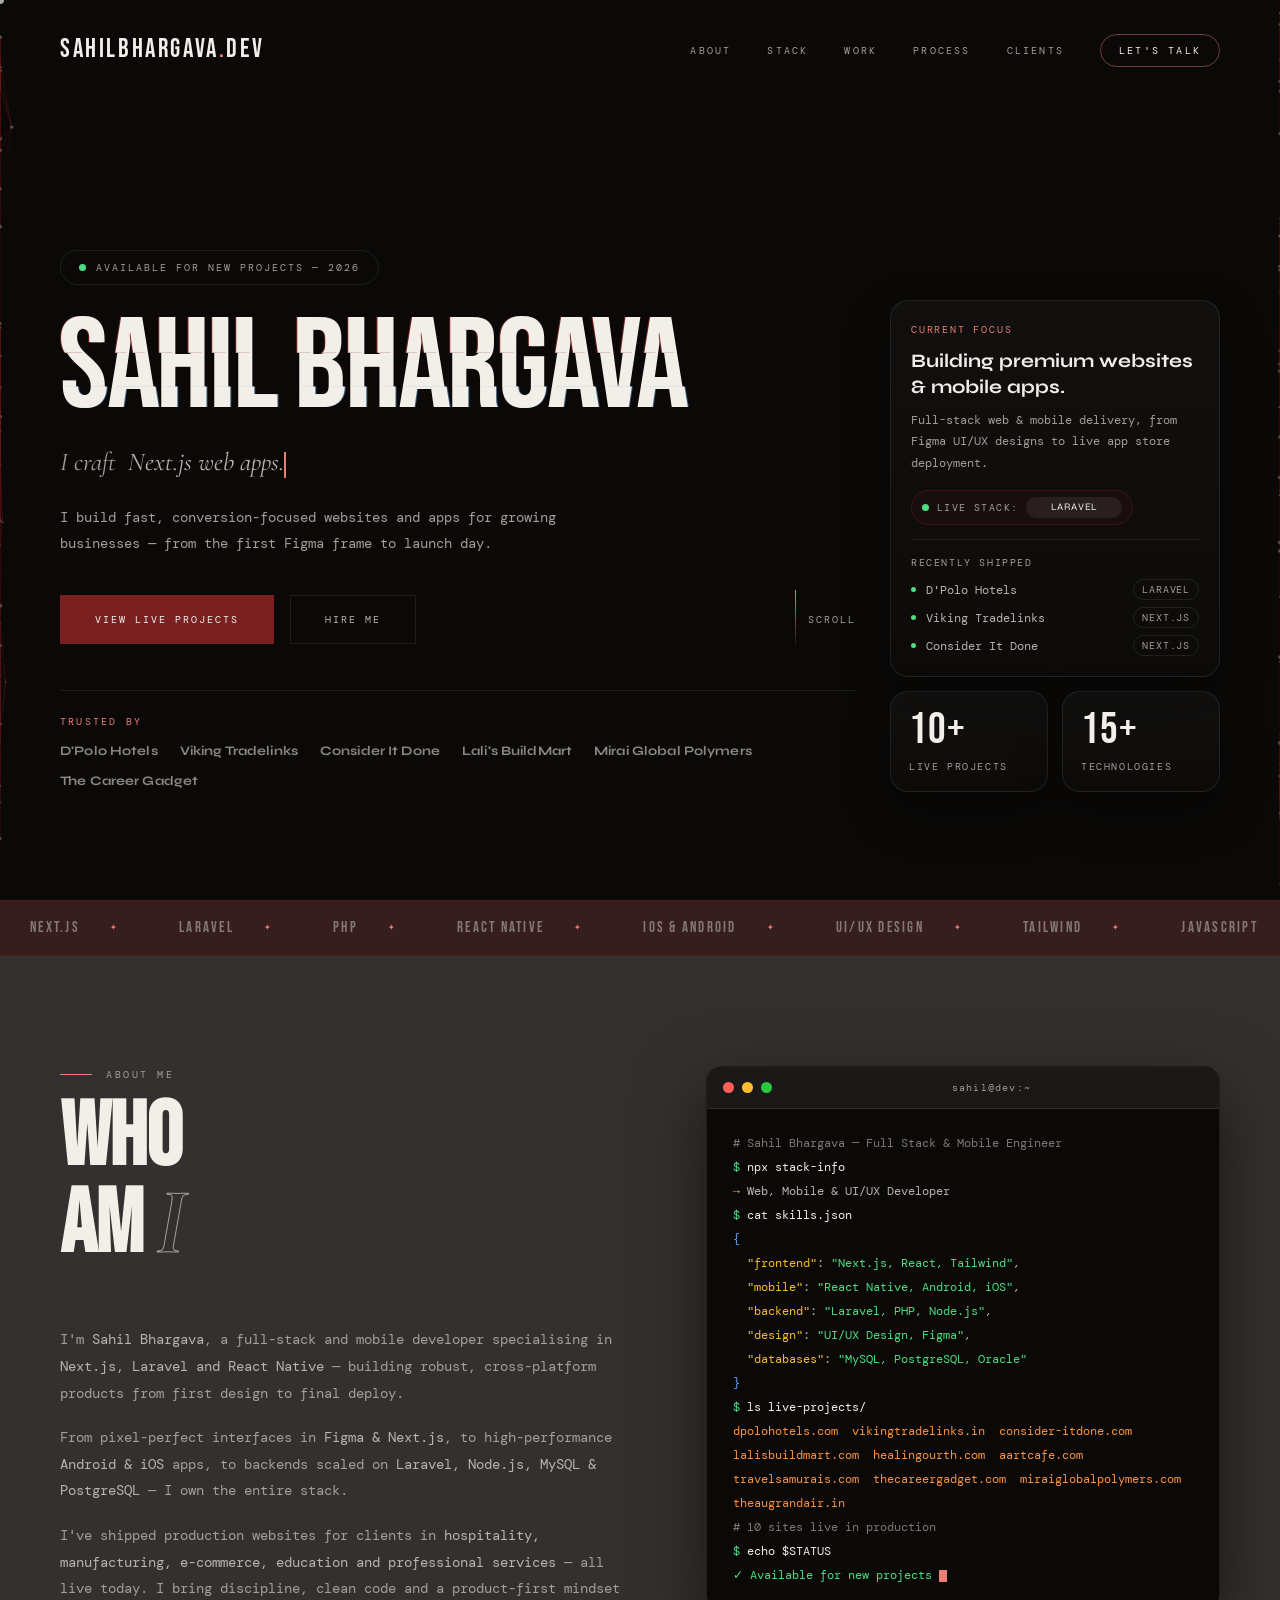
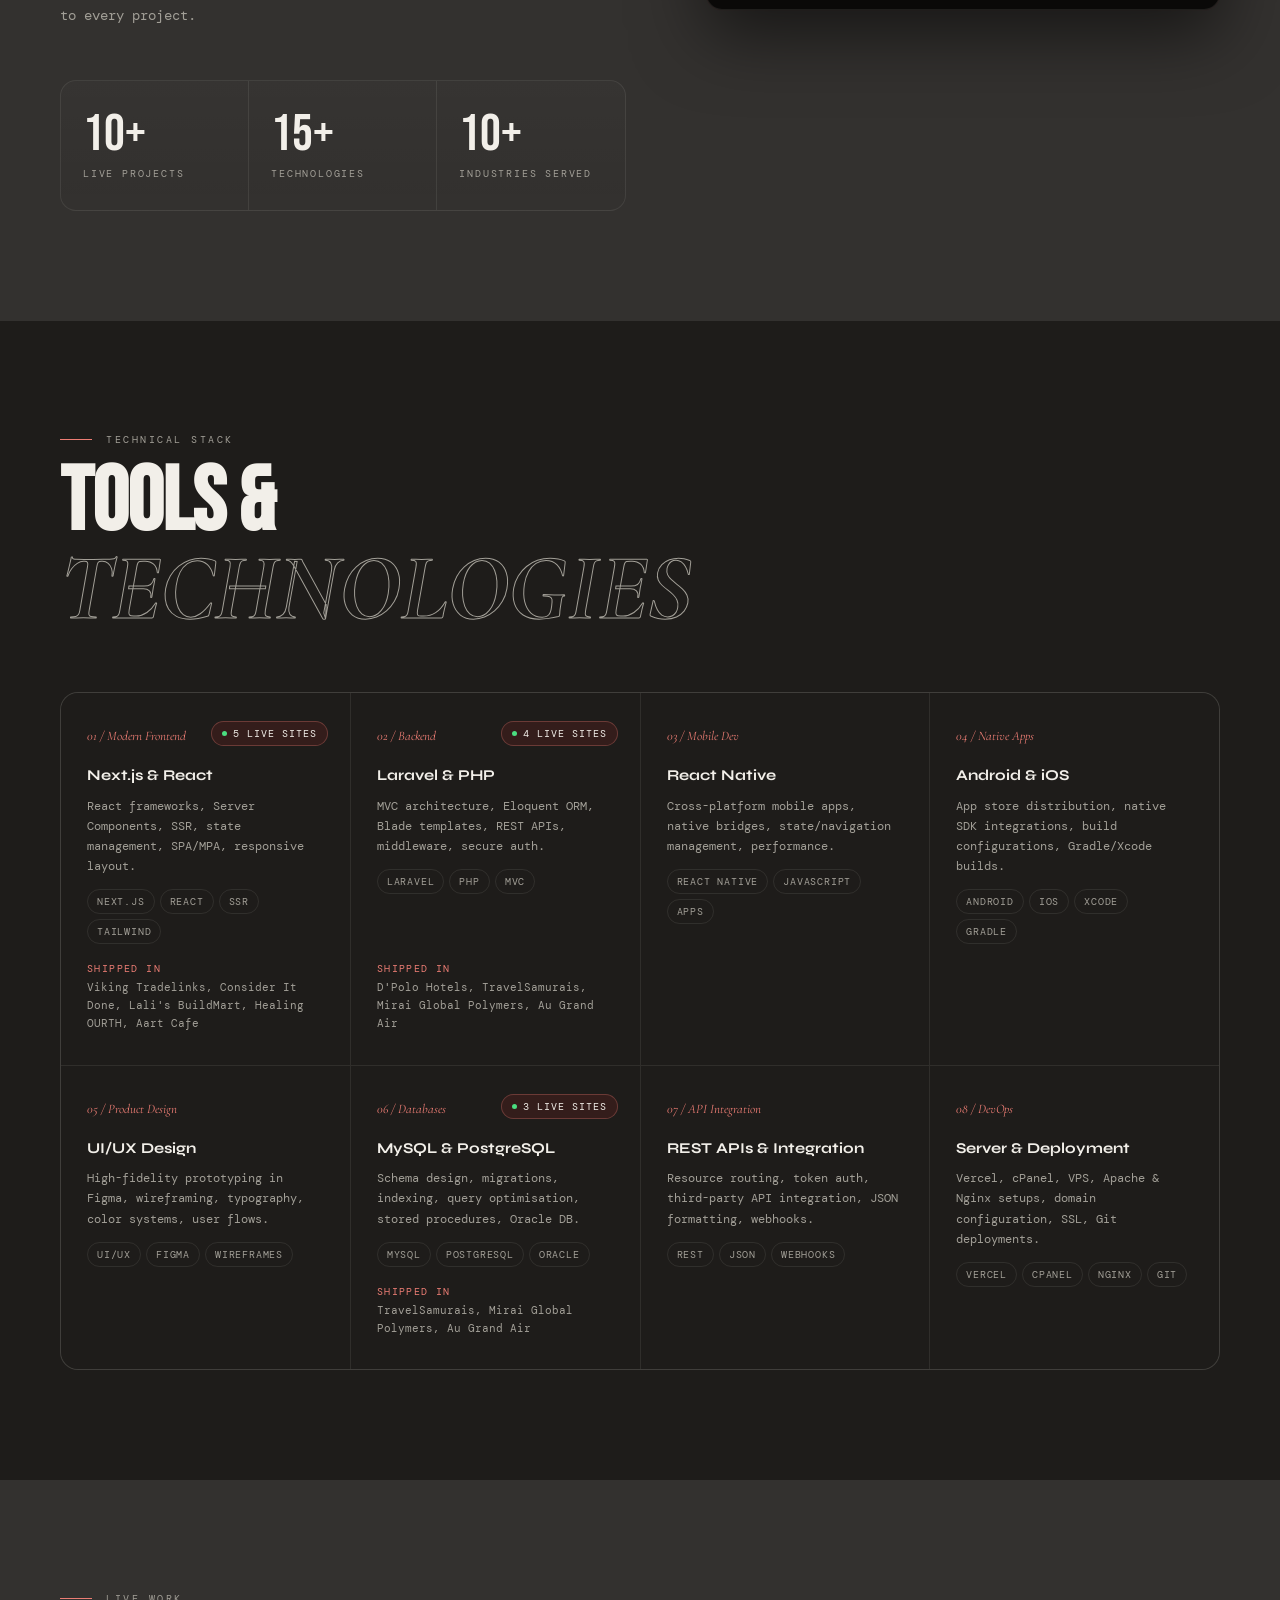
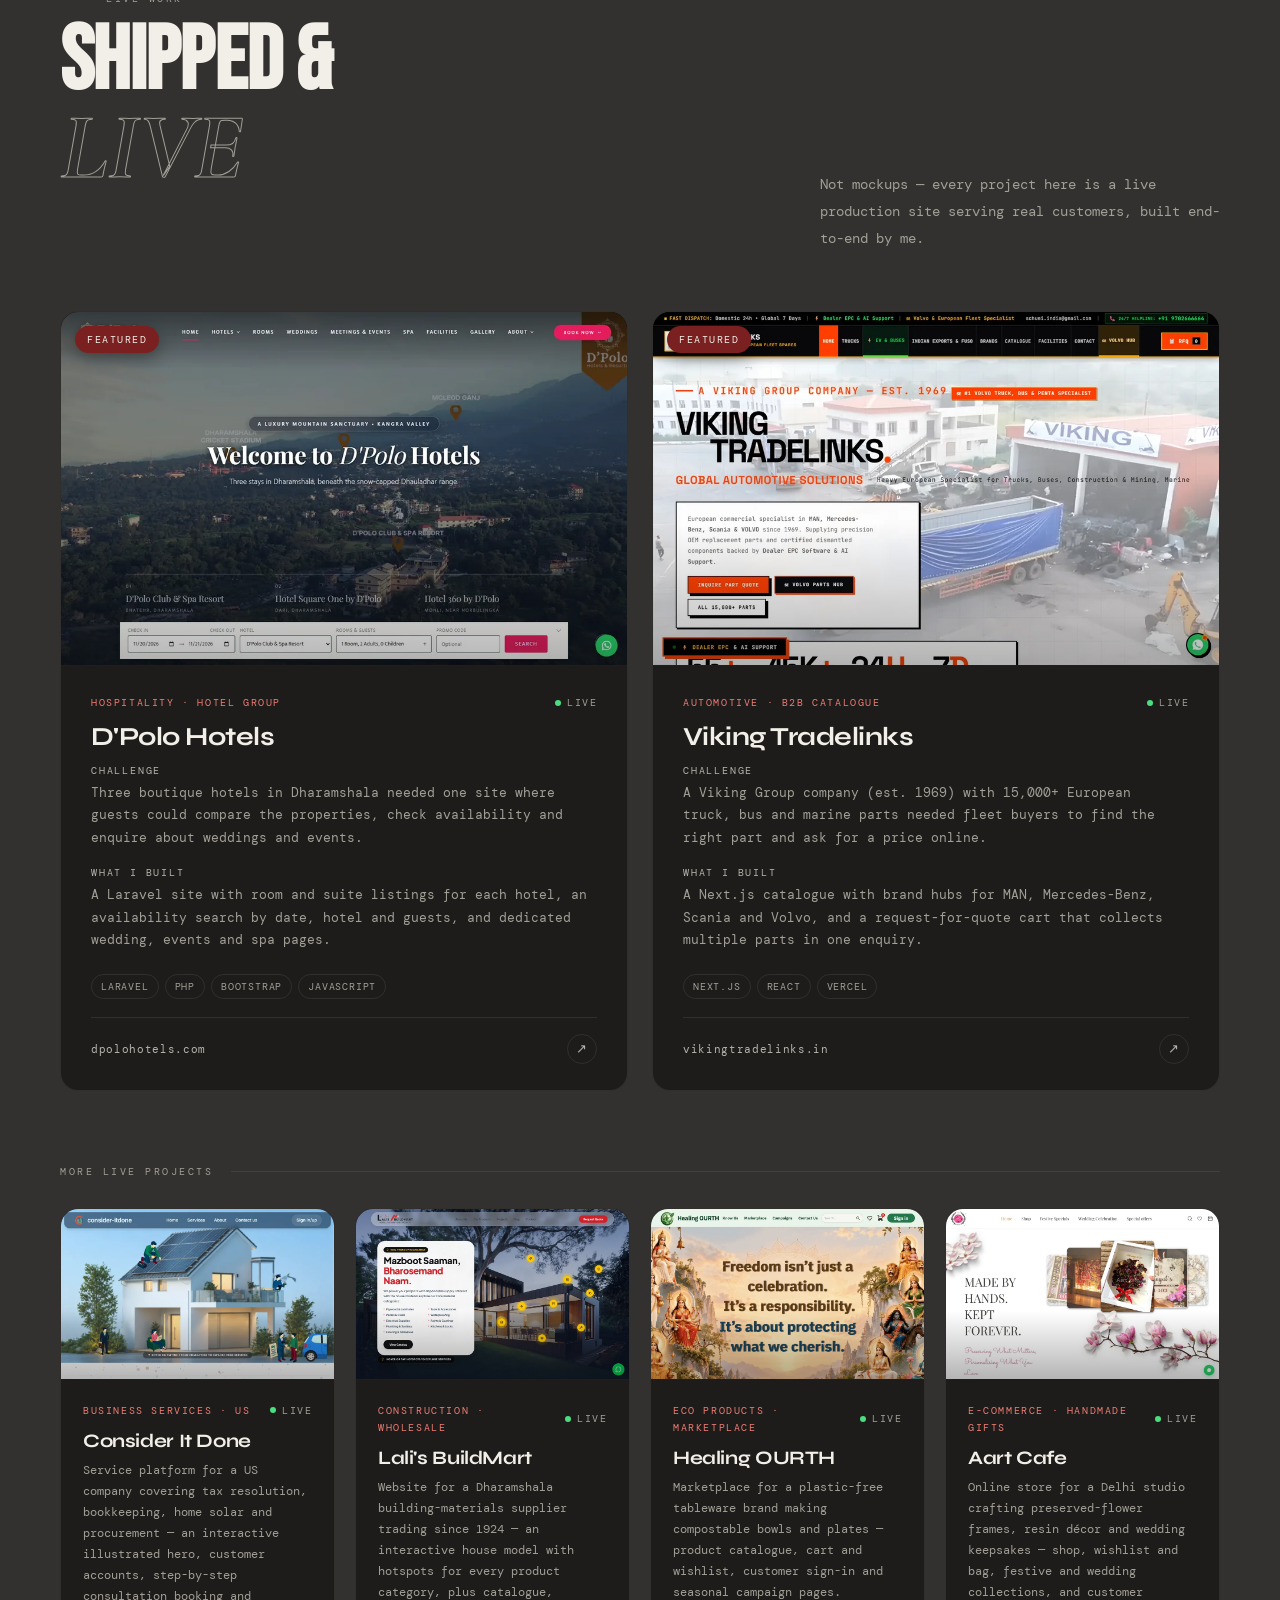
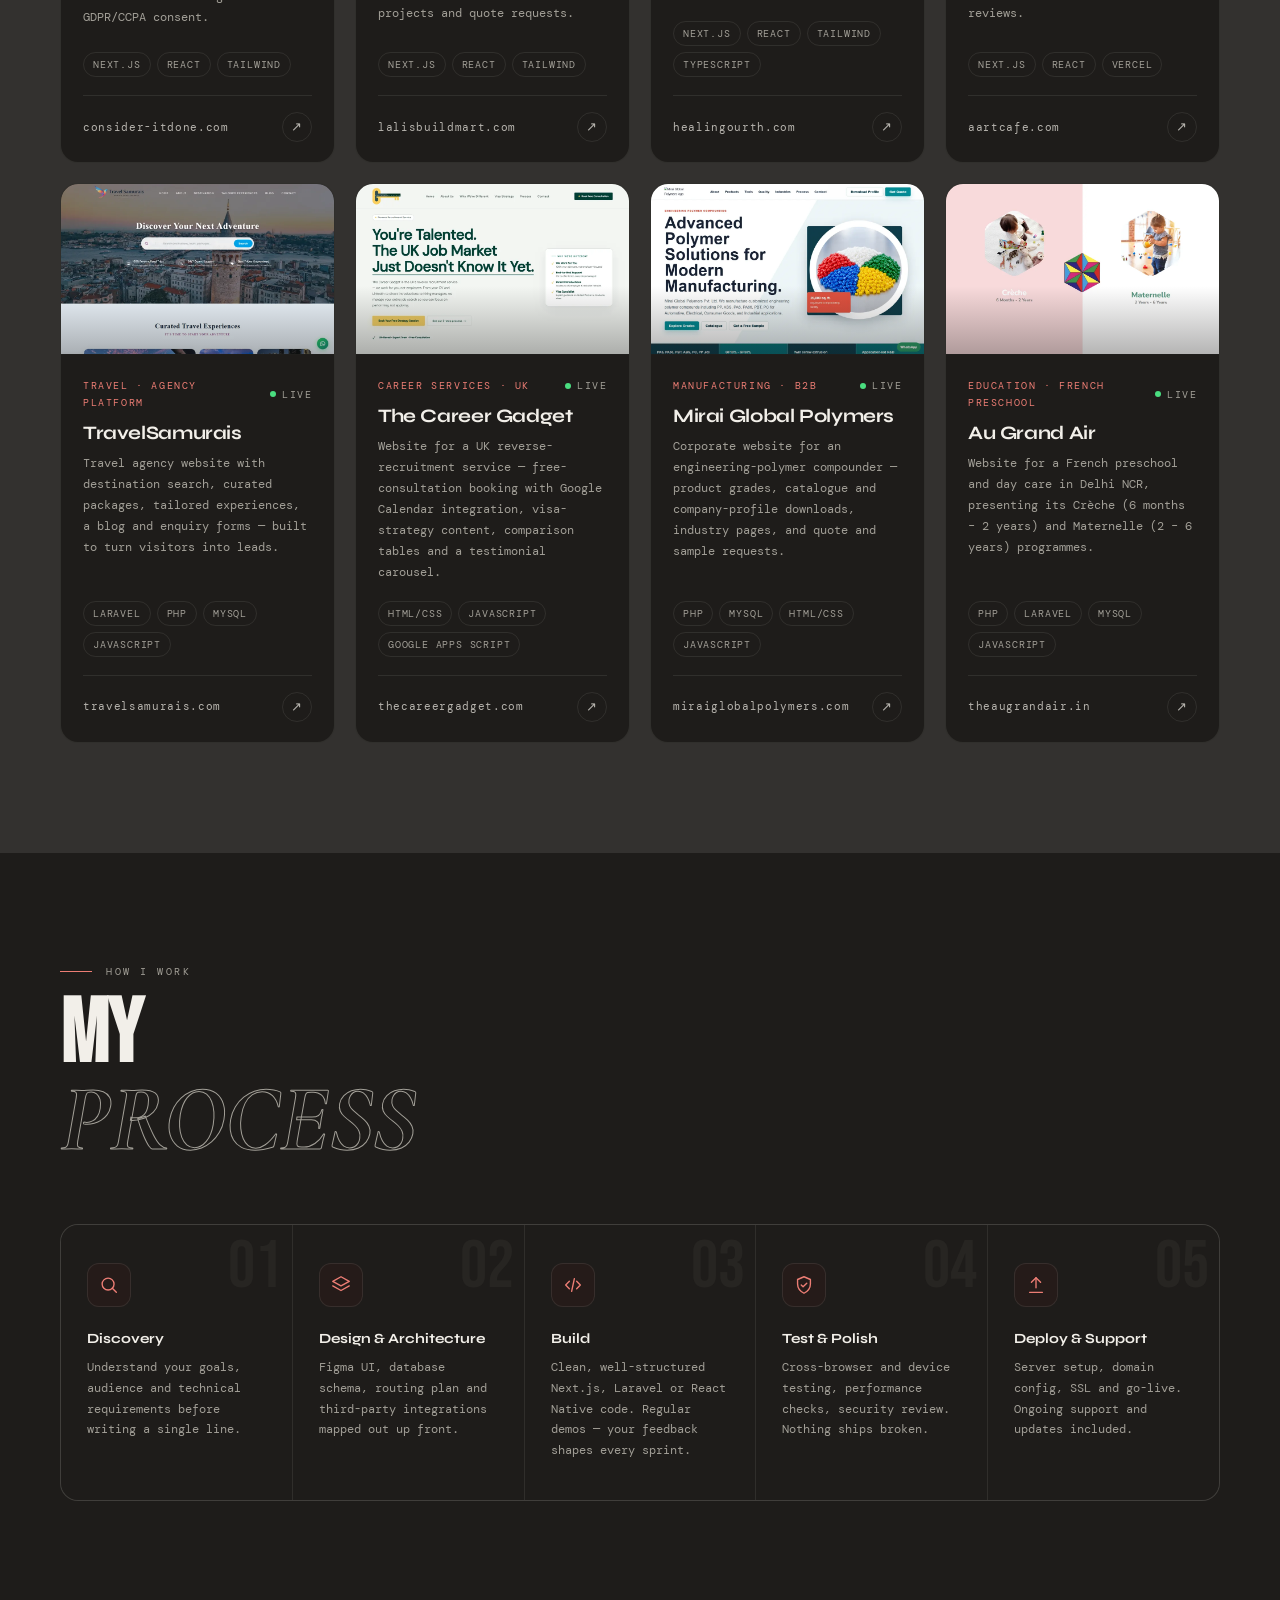
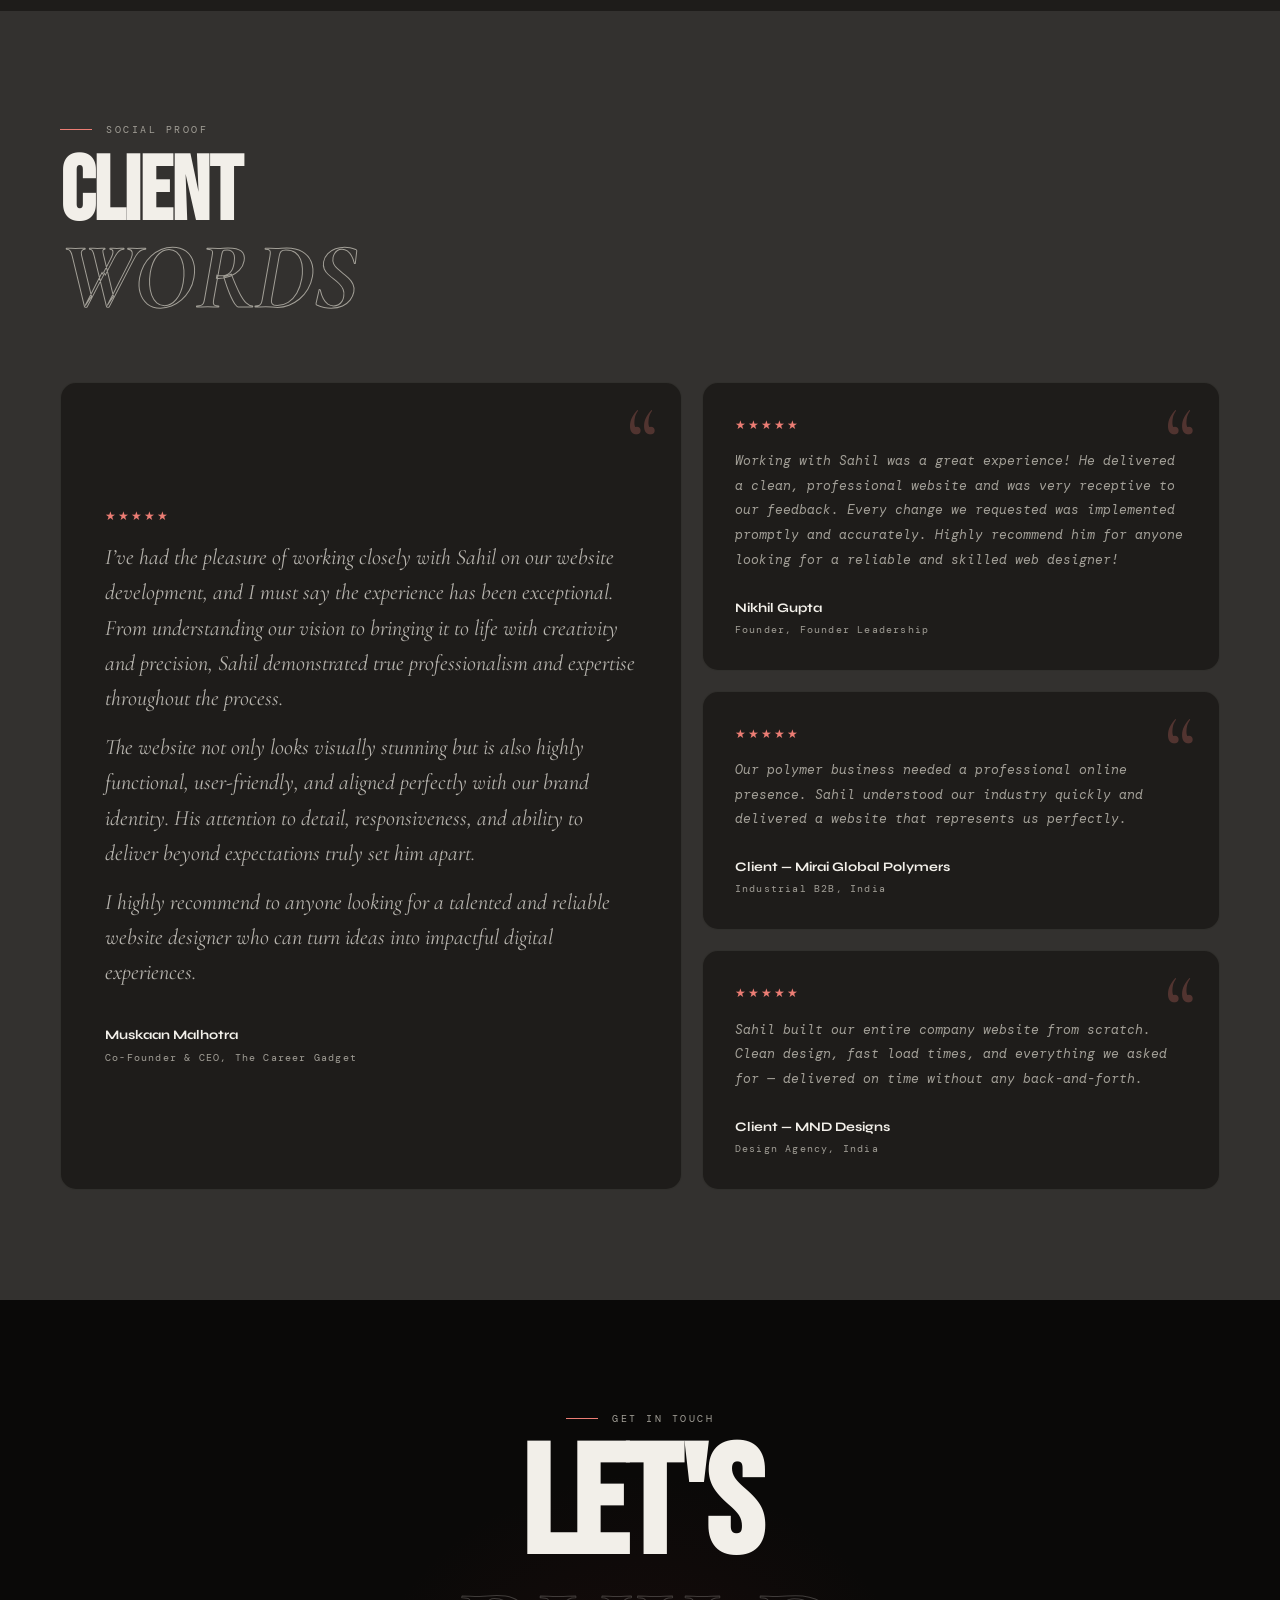
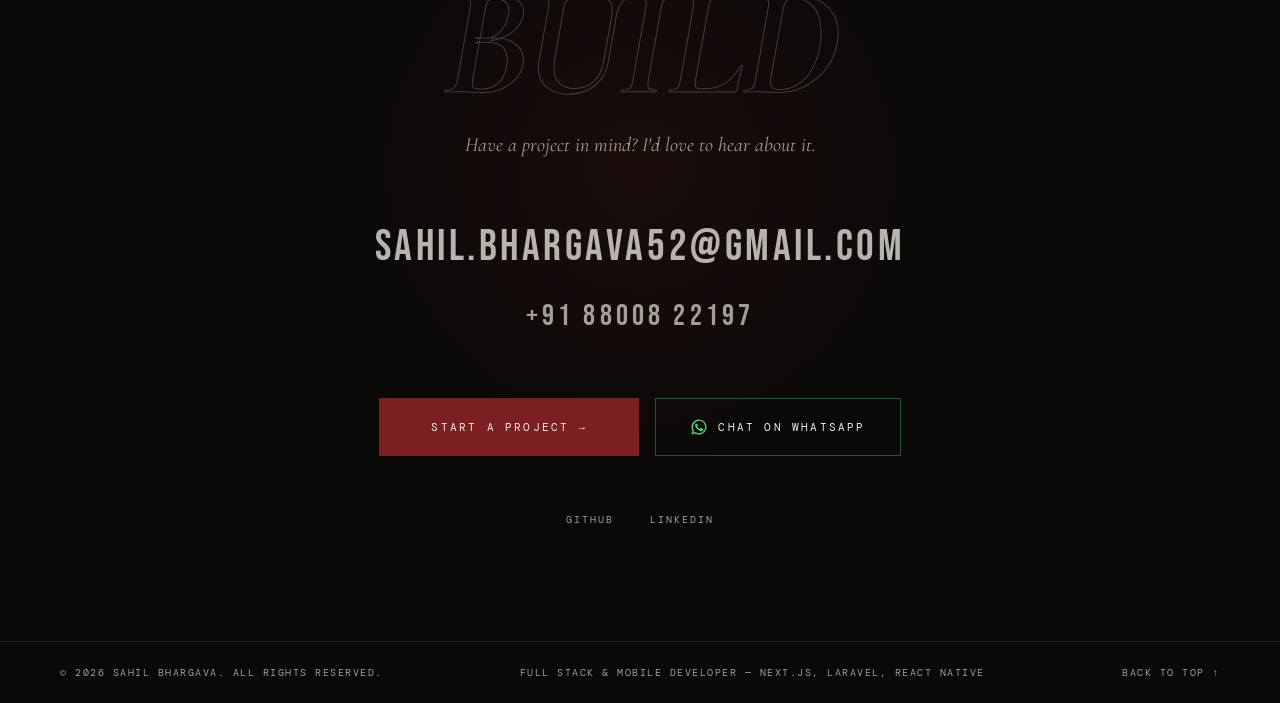
==== commit d831b410: "Add skill proof feature to showcase live projects using each skill" ====
--- a/index.html
+++ b/index.html
@@ -23,7 +23,8 @@
   "@type": "Person",
   "name": "Sahil Bhargava",
   "jobTitle": "Full Stack & Mobile App Developer",
-  "email": "mailto:sahilbhargava6@gmail.com",
+  "email": "mailto:sahil.bhargava52@gmail.com",
+  "telephone": "+91-8800822197",
   "sameAs": ["https://github.com/sahilbhargava6", "https://www.linkedin.com/in/sahilbhargava6/"],
   "knowsAbout": ["Next.js", "React", "Laravel", "PHP", "React Native", "Android", "iOS", "UI/UX Design", "MySQL", "PostgreSQL", "REST APIs"]
 }
@@ -63,12 +64,19 @@
       <div class="hero-badge"><span class="badge-dot"></span>Available for new projects — 2026</div>
       <h1 class="hero-name glitch" data-text="SAHIL BHARGAVA" aria-label="Sahil Bhargava">SAHIL BHARGAVA</h1>
       <p class="hero-sub"><span class="sr-only">I craft production-ready web and mobile apps with Next.js, Laravel and React Native.</span><span aria-hidden="true">I craft &nbsp;<span id="typed-text">production-ready web &amp; mobile apps.</span><span class="typed-cursor"></span></span></p>
+      <p class="hero-pitch">I build fast, conversion-focused websites and apps for growing businesses — from the first Figma frame to launch day.</p>
       <div class="hero-bottom">
         <div class="hero-cta-group">
           <a href="#projects" class="btn-primary"><span>View Live Projects</span></a>
           <a href="#contact" class="btn-outline">Hire Me</a>
         </div>
         <div class="hero-scroll" aria-hidden="true"><div class="scroll-line"></div>Scroll</div>
+      </div>
+      <div class="hero-clients">
+        <span class="hero-clients-label">Trusted by</span>
+        <ul>
+          <li>D'Polo Hotels</li><li>Viking Tradelinks</li><li>Consider It Done</li><li>Lali's BuildMart</li><li>Mirai Global Polymers</li><li>The Career Gadget</li>
+        </ul>
       </div>
     </div>
 
@@ -82,10 +90,13 @@
           <span class="hero-live-text">Live stack:</span>
           <span class="hero-tech-rotator" id="heroTechRotator">Next.js</span>
         </div>
-        <div class="hero-side-bars" aria-hidden="true">
-          <div class="hero-side-bar"><span>UI</span><i style="--w:92%"></i></div>
-          <div class="hero-side-bar"><span>Backend</span><i style="--w:96%"></i></div>
-          <div class="hero-side-bar"><span>Database</span><i style="--w:88%"></i></div>
+        <div class="hero-side-recent">
+          <div class="hero-side-recent-label">Recently shipped</div>
+          <ul>
+            <li><span>D'Polo Hotels</span><em>Laravel</em></li>
+            <li><span>Viking Tradelinks</span><em>Next.js</em></li>
+            <li><span>Consider It Done</span><em>Next.js</em></li>
+          </ul>
         </div>
       </div>
 
@@ -165,16 +176,14 @@
   <h2 class="sec-title reveal delay-1">TOOLS &amp;<br><em>TECHNOLOGIES</em></h2>
   <div class="skills-grid reveal delay-2">
 
-    <div class="skill-item">
-      <div class="arc-wrap" aria-hidden="true"><svg class="arc" viewBox="0 0 46 46"><circle class="arc-bg" cx="23" cy="23" r="20"/><circle class="arc-fg" cx="23" cy="23" r="20" data-pct="90"/></svg></div>
+    <div class="skill-item" data-match="Next.js,React">
       <span class="skill-num">01 / Modern Frontend</span>
       <h3 class="skill-name">Next.js &amp; React</h3>
       <p class="skill-desc">React frameworks, Server Components, SSR, state management, SPA/MPA, responsive layout.</p>
       <div class="skill-tags"><span class="stag">Next.js</span><span class="stag">React</span><span class="stag">SSR</span><span class="stag">Tailwind</span></div>
     </div>
 
-    <div class="skill-item">
-      <div class="arc-wrap" aria-hidden="true"><svg class="arc" viewBox="0 0 46 46"><circle class="arc-bg" cx="23" cy="23" r="20"/><circle class="arc-fg" cx="23" cy="23" r="20" data-pct="95"/></svg></div>
+    <div class="skill-item" data-match="Laravel,PHP">
       <span class="skill-num">02 / Backend</span>
       <h3 class="skill-name">Laravel &amp; PHP</h3>
       <p class="skill-desc">MVC architecture, Eloquent ORM, Blade templates, REST APIs, middleware, secure auth.</p>
@@ -182,7 +191,6 @@
     </div>
 
     <div class="skill-item">
-      <div class="arc-wrap" aria-hidden="true"><svg class="arc" viewBox="0 0 46 46"><circle class="arc-bg" cx="23" cy="23" r="20"/><circle class="arc-fg" cx="23" cy="23" r="20" data-pct="85"/></svg></div>
       <span class="skill-num">03 / Mobile Dev</span>
       <h3 class="skill-name">React Native</h3>
       <p class="skill-desc">Cross-platform mobile apps, native bridges, state/navigation management, performance.</p>
@@ -190,7 +198,6 @@
     </div>
 
     <div class="skill-item">
-      <div class="arc-wrap" aria-hidden="true"><svg class="arc" viewBox="0 0 46 46"><circle class="arc-bg" cx="23" cy="23" r="20"/><circle class="arc-fg" cx="23" cy="23" r="20" data-pct="80"/></svg></div>
       <span class="skill-num">04 / Native Apps</span>
       <h3 class="skill-name">Android &amp; iOS</h3>
       <p class="skill-desc">App store distribution, native SDK integrations, build configurations, Gradle/Xcode builds.</p>
@@ -198,15 +205,13 @@
     </div>
 
     <div class="skill-item">
-      <div class="arc-wrap" aria-hidden="true"><svg class="arc" viewBox="0 0 46 46"><circle class="arc-bg" cx="23" cy="23" r="20"/><circle class="arc-fg" cx="23" cy="23" r="20" data-pct="85"/></svg></div>
       <span class="skill-num">05 / Product Design</span>
       <h3 class="skill-name">UI/UX Design</h3>
       <p class="skill-desc">High-fidelity prototyping in Figma, wireframing, typography, color systems, user flows.</p>
       <div class="skill-tags"><span class="stag">UI/UX</span><span class="stag">Figma</span><span class="stag">Wireframes</span></div>
     </div>
 
-    <div class="skill-item">
-      <div class="arc-wrap" aria-hidden="true"><svg class="arc" viewBox="0 0 46 46"><circle class="arc-bg" cx="23" cy="23" r="20"/><circle class="arc-fg" cx="23" cy="23" r="20" data-pct="88"/></svg></div>
+    <div class="skill-item" data-match="MySQL,PostgreSQL">
       <span class="skill-num">06 / Databases</span>
       <h3 class="skill-name">MySQL &amp; PostgreSQL</h3>
       <p class="skill-desc">Schema design, migrations, indexing, query optimisation, stored procedures, Oracle DB.</p>
@@ -214,7 +219,6 @@
     </div>
 
     <div class="skill-item">
-      <div class="arc-wrap" aria-hidden="true"><svg class="arc" viewBox="0 0 46 46"><circle class="arc-bg" cx="23" cy="23" r="20"/><circle class="arc-fg" cx="23" cy="23" r="20" data-pct="88"/></svg></div>
       <span class="skill-num">07 / API Integration</span>
       <h3 class="skill-name">REST APIs &amp; Integration</h3>
       <p class="skill-desc">Resource routing, token auth, third-party API integration, JSON formatting, webhooks.</p>
@@ -222,7 +226,6 @@
     </div>
 
     <div class="skill-item">
-      <div class="arc-wrap" aria-hidden="true"><svg class="arc" viewBox="0 0 46 46"><circle class="arc-bg" cx="23" cy="23" r="20"/><circle class="arc-fg" cx="23" cy="23" r="20" data-pct="80"/></svg></div>
       <span class="skill-num">08 / DevOps</span>
       <h3 class="skill-name">Server &amp; Deployment</h3>
       <p class="skill-desc">Vercel, cPanel, VPS, Apache &amp; Nginx setups, domain configuration, SSL, Git deployments.</p>
@@ -249,28 +252,38 @@
   <div class="proj-featured">
 
     <article class="proj-card proj-card--featured reveal delay-1" data-status="live" data-domain="dpolohotels.com">
-      <a class="proj-preview" href="https://www.dpolohotels.com/" target="_blank" rel="noopener noreferrer" tabindex="-1" aria-hidden="true">
+      <div class="proj-preview" aria-hidden="true">
         <img src="assets/projects/dpolohotels.webp" alt="" width="960" height="600" loading="lazy" decoding="async"/>
         <span class="proj-badge">Featured</span>
-      </a>
+      </div>
       <div class="proj-body">
         <div class="proj-meta"><span class="proj-type">Hospitality · Hotel Group</span><span class="proj-live"><span class="live-dot"></span>Live</span></div>
         <h3 class="proj-name">D'Polo Hotels</h3>
-        <p class="proj-info">Website for a group of three boutique hotels in Dharamshala — room and suite listings, an availability search by date, hotel and guests, and dedicated pages for weddings, meetings &amp; events and the spa.</p>
+        <dl class="proj-case">
+          <div><dt>Challenge</dt><dd>Three boutique hotels in Dharamshala needed one site where guests could compare the properties, check availability and enquire about weddings and events.</dd></div>
+          <div><dt>What I built</dt><dd>A Laravel site with room and suite listings for each hotel, an availability search by date, hotel and guests, and dedicated wedding, events and spa pages.</dd></div>
+          <!-- RESULT: add one real, verifiable outcome, e.g.
+          <div><dt>Result</dt><dd>Launched in 5 weeks · direct booking enquiries up 2× in the first quarter</dd></div> -->
+        </dl>
         <ul class="proj-tech" aria-label="Tech stack"><li>Laravel</li><li>PHP</li><li>Bootstrap</li><li>JavaScript</li></ul>
         <a class="proj-link" href="https://www.dpolohotels.com/" target="_blank" rel="noopener noreferrer">dpolohotels.com<span class="sr-only"> (opens in a new tab)</span><span class="proj-link-arrow" aria-hidden="true">↗</span></a>
       </div>
     </article>
 
     <article class="proj-card proj-card--featured reveal delay-2" data-status="live" data-domain="vikingtradelinks.in">
-      <a class="proj-preview" href="https://www.vikingtradelinks.in/" target="_blank" rel="noopener noreferrer" tabindex="-1" aria-hidden="true">
+      <div class="proj-preview" aria-hidden="true">
         <img src="assets/projects/vikingtradelinks.webp" alt="" width="960" height="600" loading="lazy" decoding="async"/>
         <span class="proj-badge">Featured</span>
-      </a>
+      </div>
       <div class="proj-body">
         <div class="proj-meta"><span class="proj-type">Automotive · B2B Catalogue</span><span class="proj-live"><span class="live-dot"></span>Live</span></div>
         <h3 class="proj-name">Viking Tradelinks</h3>
-        <p class="proj-info">Spare-parts platform for a Viking Group company (est. 1969) supplying MAN, Mercedes-Benz, Scania and Volvo truck, bus and marine parts — a 15,000+ part catalogue, brand hubs and a request-for-quote cart.</p>
+        <dl class="proj-case">
+          <div><dt>Challenge</dt><dd>A Viking Group company (est. 1969) with 15,000+ European truck, bus and marine parts needed fleet buyers to find the right part and ask for a price online.</dd></div>
+          <div><dt>What I built</dt><dd>A Next.js catalogue with brand hubs for MAN, Mercedes-Benz, Scania and Volvo, and a request-for-quote cart that collects multiple parts in one enquiry.</dd></div>
+          <!-- RESULT: add one real, verifiable outcome, e.g.
+          <div><dt>Result</dt><dd>Quote requests now arrive itemised · launched in 6 weeks</dd></div> -->
+        </dl>
         <ul class="proj-tech" aria-label="Tech stack"><li>Next.js</li><li>React</li><li>Vercel</li></ul>
         <a class="proj-link" href="https://www.vikingtradelinks.in/" target="_blank" rel="noopener noreferrer">vikingtradelinks.in<span class="sr-only"> (opens in a new tab)</span><span class="proj-link-arrow" aria-hidden="true">↗</span></a>
       </div>
@@ -283,9 +296,9 @@
   <div class="proj-grid">
 
     <article class="proj-card reveal delay-1" data-status="live" data-domain="consider-itdone.com">
-      <a class="proj-preview" href="https://www.consider-itdone.com/" target="_blank" rel="noopener noreferrer" tabindex="-1" aria-hidden="true">
+      <div class="proj-preview" aria-hidden="true">
         <img src="assets/projects/consider-itdone.webp" alt="" width="960" height="600" loading="lazy" decoding="async"/>
-      </a>
+      </div>
       <div class="proj-body">
         <div class="proj-meta"><span class="proj-type">Business Services · US</span><span class="proj-live"><span class="live-dot"></span>Live</span></div>
         <h3 class="proj-name">Consider It Done</h3>
@@ -296,9 +309,9 @@
     </article>
 
     <article class="proj-card reveal delay-2" data-status="live" data-domain="lalisbuildmart.com">
-      <a class="proj-preview" href="https://lalisbuildmart.com/" target="_blank" rel="noopener noreferrer" tabindex="-1" aria-hidden="true">
+      <div class="proj-preview" aria-hidden="true">
         <img src="assets/projects/lalisbuildmart.webp" alt="" width="960" height="600" loading="lazy" decoding="async"/>
-      </a>
+      </div>
       <div class="proj-body">
         <div class="proj-meta"><span class="proj-type">Construction · Wholesale</span><span class="proj-live"><span class="live-dot"></span>Live</span></div>
         <h3 class="proj-name">Lali's BuildMart</h3>
@@ -309,9 +322,9 @@
     </article>
 
     <article class="proj-card reveal delay-3" data-status="live" data-domain="healingourth.com">
-      <a class="proj-preview" href="https://www.healingourth.com/" target="_blank" rel="noopener noreferrer" tabindex="-1" aria-hidden="true">
+      <div class="proj-preview" aria-hidden="true">
         <img src="assets/projects/healingourth.webp" alt="" width="960" height="600" loading="lazy" decoding="async"/>
-      </a>
+      </div>
       <div class="proj-body">
         <div class="proj-meta"><span class="proj-type">Eco Products · Marketplace</span><span class="proj-live"><span class="live-dot"></span>Live</span></div>
         <h3 class="proj-name">Healing OURTH</h3>
@@ -322,9 +335,9 @@
     </article>
 
     <article class="proj-card reveal delay-4" data-status="live" data-domain="aartcafe.com">
-      <a class="proj-preview" href="https://www.aartcafe.com/" target="_blank" rel="noopener noreferrer" tabindex="-1" aria-hidden="true">
+      <div class="proj-preview" aria-hidden="true">
         <img src="assets/projects/aartcafe.webp" alt="" width="960" height="600" loading="lazy" decoding="async"/>
-      </a>
+      </div>
       <div class="proj-body">
         <div class="proj-meta"><span class="proj-type">E-commerce · Handmade Gifts</span><span class="proj-live"><span class="live-dot"></span>Live</span></div>
         <h3 class="proj-name">Aart Cafe</h3>
@@ -335,9 +348,9 @@
     </article>
 
     <article class="proj-card reveal delay-1" data-status="live" data-domain="travelsamurais.com">
-      <a class="proj-preview" href="https://www.travelsamurais.com/" target="_blank" rel="noopener noreferrer" tabindex="-1" aria-hidden="true">
+      <div class="proj-preview" aria-hidden="true">
         <img src="assets/projects/travelsamurais.webp" alt="" width="960" height="600" loading="lazy" decoding="async"/>
-      </a>
+      </div>
       <div class="proj-body">
         <div class="proj-meta"><span class="proj-type">Travel · Agency Platform</span><span class="proj-live"><span class="live-dot"></span>Live</span></div>
         <h3 class="proj-name">TravelSamurais</h3>
@@ -348,9 +361,9 @@
     </article>
 
     <article class="proj-card reveal delay-2" data-status="live" data-domain="thecareergadget.com">
-      <a class="proj-preview" href="https://www.thecareergadget.com/" target="_blank" rel="noopener noreferrer" tabindex="-1" aria-hidden="true">
+      <div class="proj-preview" aria-hidden="true">
         <img src="assets/projects/thecareergadget.webp" alt="" width="960" height="600" loading="lazy" decoding="async"/>
-      </a>
+      </div>
       <div class="proj-body">
         <div class="proj-meta"><span class="proj-type">Career Services · UK</span><span class="proj-live"><span class="live-dot"></span>Live</span></div>
         <h3 class="proj-name">The Career Gadget</h3>
@@ -361,9 +374,9 @@
     </article>
 
     <article class="proj-card reveal delay-3" data-status="live" data-domain="miraiglobalpolymers.com">
-      <a class="proj-preview" href="https://miraiglobalpolymers.com/" target="_blank" rel="noopener noreferrer" tabindex="-1" aria-hidden="true">
+      <div class="proj-preview" aria-hidden="true">
         <img src="assets/projects/miraiglobalpolymers.webp" alt="" width="960" height="600" loading="lazy" decoding="async"/>
-      </a>
+      </div>
       <div class="proj-body">
         <div class="proj-meta"><span class="proj-type">Manufacturing · B2B</span><span class="proj-live"><span class="live-dot"></span>Live</span></div>
         <h3 class="proj-name">Mirai Global Polymers</h3>
@@ -374,13 +387,13 @@
     </article>
 
     <article class="proj-card reveal delay-4" data-status="live" data-domain="theaugrandair.in">
-      <a class="proj-preview" href="https://www.theaugrandair.in/" target="_blank" rel="noopener noreferrer" tabindex="-1" aria-hidden="true">
+      <div class="proj-preview" aria-hidden="true">
         <img src="assets/projects/theaugrandair.webp" alt="" width="960" height="600" loading="lazy" decoding="async"/>
-      </a>
-      <div class="proj-body">
-        <div class="proj-meta"><span class="proj-type">Education · Preschool</span><span class="proj-live"><span class="live-dot"></span>Live</span></div>
+      </div>
+      <div class="proj-body">
+        <div class="proj-meta"><span class="proj-type">Education · French Preschool</span><span class="proj-live"><span class="live-dot"></span>Live</span></div>
         <h3 class="proj-name">Au Grand Air</h3>
-        <p class="proj-info">Website for a French pre-school and day care in Delhi NCR, presenting its Crèche (6 months – 2 years) and Maternelle (2 – 6 years) programmes.</p>
+        <p class="proj-info">Website for a French preschool and day care in Delhi NCR, presenting its Crèche (6 months – 2 years) and Maternelle (2 – 6 years) programmes.</p>
         <ul class="proj-tech" aria-label="Tech stack"><li>PHP</li><li>Laravel</li><li>MySQL</li><li>JavaScript</li></ul>
         <a class="proj-link" href="https://www.theaugrandair.in/" target="_blank" rel="noopener noreferrer">theaugrandair.in<span class="sr-only"> (opens in a new tab)</span><span class="proj-link-arrow" aria-hidden="true">↗</span></a>
       </div>
@@ -393,7 +406,7 @@
          - holistica.org.in, klothix.com: domain does not resolve (no DNS record). -->
 
     <article class="proj-card" data-status="offline" data-domain="mnddesigns.in" hidden>
-      <a class="proj-preview proj-preview--placeholder" href="https://mnddesigns.in/" target="_blank" rel="noopener noreferrer" tabindex="-1" aria-hidden="true"><span>MND Designs</span></a>
+      <div class="proj-preview proj-preview--placeholder" aria-hidden="true"><span>MND Designs</span></div>
       <div class="proj-body">
         <div class="proj-meta"><span class="proj-type">Design Agency</span><span class="proj-live"><span class="live-dot"></span>Live</span></div>
         <h3 class="proj-name">MND Designs</h3>
@@ -404,7 +417,7 @@
     </article>
 
     <article class="proj-card" data-status="offline" data-domain="holistica.org.in" hidden>
-      <a class="proj-preview proj-preview--placeholder" href="https://www.holistica.org.in/" target="_blank" rel="noopener noreferrer" tabindex="-1" aria-hidden="true"><span>Holistica</span></a>
+      <div class="proj-preview proj-preview--placeholder" aria-hidden="true"><span>Holistica</span></div>
       <div class="proj-body">
         <div class="proj-meta"><span class="proj-type">Healthcare · Wellness</span><span class="proj-live"><span class="live-dot"></span>Live</span></div>
         <h3 class="proj-name">Holistica</h3>
@@ -415,7 +428,7 @@
     </article>
 
     <article class="proj-card" data-status="offline" data-domain="klothix.com" hidden>
-      <a class="proj-preview proj-preview--placeholder" href="https://klothix.com/" target="_blank" rel="noopener noreferrer" tabindex="-1" aria-hidden="true"><span>Klothix</span></a>
+      <div class="proj-preview proj-preview--placeholder" aria-hidden="true"><span>Klothix</span></div>
       <div class="proj-body">
         <div class="proj-meta"><span class="proj-type">Fashion · E-commerce</span><span class="proj-live"><span class="live-dot"></span>Live</span></div>
         <h3 class="proj-name">Klothix</h3>
@@ -525,15 +538,20 @@
   <div class="sec-label sec-label--center reveal">Get In Touch</div>
   <h2 class="contact-big reveal delay-1">LET'S<br><em>BUILD</em></h2>
   <p class="contact-sub reveal delay-2">Have a project in mind? I'd love to hear about it.</p>
-  <a href="mailto:sahilbhargava6@gmail.com" class="contact-email reveal delay-3">sahilbhargava6@gmail.com</a>
-  <div class="reveal delay-4">
-    <a href="mailto:sahilbhargava6@gmail.com?subject=Project%20enquiry" class="magnetic-btn" id="magBtn"><span>Start a Project →</span></a>
+  <div class="contact-lines reveal delay-3">
+    <a href="mailto:sahil.bhargava52@gmail.com" class="contact-email">sahil.bhargava52@gmail.com</a>
+    <a href="tel:+918800822197" class="contact-phone">+91 88008 22197</a>
+  </div>
+  <div class="contact-actions reveal delay-4">
+    <a href="mailto:sahil.bhargava52@gmail.com?subject=Project%20enquiry" class="magnetic-btn" id="magBtn"><span>Start a Project →</span></a>
+    <a href="https://wa.me/918800822197?text=Hi%20Sahil%2C%20I%20have%20a%20project%20in%20mind." class="btn-whatsapp" target="_blank" rel="noopener noreferrer">
+      <svg viewBox="0 0 24 24" aria-hidden="true"><path d="M12 2a10 10 0 0 0-8.6 15.1L2 22l5-1.3A10 10 0 1 0 12 2Zm0 18.2a8.2 8.2 0 0 1-4.2-1.2l-.3-.2-3 .8.8-2.9-.2-.3A8.2 8.2 0 1 1 12 20.2Zm4.5-6.1c-.2-.1-1.5-.7-1.7-.8-.2-.1-.4-.1-.6.1l-.8 1c-.1.2-.3.2-.5.1a6.7 6.7 0 0 1-3.3-2.9c-.3-.4.2-.4.7-1.4.1-.2 0-.3 0-.4l-.8-1.8c-.2-.5-.4-.4-.6-.4h-.5a1 1 0 0 0-.7.3 3 3 0 0 0-.9 2.2 5.2 5.2 0 0 0 1.1 2.7 11.8 11.8 0 0 0 4.5 4c1.7.7 2.3.8 3.2.6.5-.1 1.5-.6 1.7-1.2.2-.6.2-1.1.1-1.2l-.4-.3Z"/></svg>
+      <span>Chat on WhatsApp</span>
+    </a>
   </div>
   <ul class="socials reveal delay-5">
     <li><a href="https://github.com/sahilbhargava6" target="_blank" rel="noopener noreferrer">GitHub</a></li>
-    <li><a href="https://www.linkedin.com/in/sahilbhargava6/" target="_blank" rel="noopener noreferrer">LinkedIn</a></li>
-    <li><a href="https://wa.me/918800822197" target="_blank" rel="noopener noreferrer">WhatsApp</a></li>
-  </ul>
+    <li><a href="https://www.linkedin.com/in/sahilbhargava6/" target="_blank" rel="noopener noreferrer">LinkedIn</a></li>  </ul>
 </section>
 
 </main>
--- a/css/styles.css
+++ b/css/styles.css
@@ -82,11 +82,18 @@
 .hero-live-text{font-size:10px;letter-spacing:.14em;text-transform:uppercase;color:var(--ash2)}
 .hero-tech-rotator{font-family:'Syne',sans-serif;font-size:10px;letter-spacing:.08em;text-transform:uppercase;color:var(--white);padding:2px 8px;border-radius:999px;background:rgba(183,180,174,.1);min-width:96px;text-align:center;transition:opacity .25s ease,transform .25s ease}
 .hero-tech-rotator.switching{opacity:0;transform:translateY(-4px)}
-.hero-side-bars{display:flex;flex-direction:column;gap:10px}
-.hero-side-bar{display:flex;align-items:center;gap:10px}
-.hero-side-bar span{font-size:10px;letter-spacing:.16em;text-transform:uppercase;color:var(--ash2);min-width:70px}
-.hero-side-bar i{position:relative;display:block;flex:1;height:8px;border-radius:999px;background:rgba(183,180,174,.1);overflow:hidden}
-.hero-side-bar i::before{content:'';position:absolute;inset:0 auto 0 0;width:var(--w);background:linear-gradient(90deg,var(--red),rgba(122,32,32,.35))}
+.hero-side-recent{border-top:1px solid var(--border);padding-top:14px}
+.hero-side-recent-label{font-size:10px;letter-spacing:.16em;text-transform:uppercase;color:var(--ash2);margin-bottom:8px}
+.hero-side-recent ul{list-style:none;display:flex;flex-direction:column;gap:7px}
+.hero-side-recent li{display:flex;align-items:center;justify-content:space-between;gap:10px;font-size:12px;color:var(--ash)}
+.hero-side-recent li::before{content:'';width:5px;height:5px;border-radius:50%;background:#4ade80;flex-shrink:0}
+.hero-side-recent li span{flex:1}
+.hero-side-recent em{font-style:normal;font-size:10px;letter-spacing:.08em;text-transform:uppercase;color:var(--ash2);border:1px solid var(--border);border-radius:999px;padding:1px 8px}
+.hero-pitch{max-width:560px;font-size:14px;line-height:1.8;color:var(--ash2);margin:-14px 0 34px;opacity:0;animation:fadeUp .8s 1s forwards}
+.hero-clients{display:flex;align-items:center;flex-wrap:wrap;gap:10px 18px;margin-top:40px;padding-top:22px;border-top:1px solid var(--border);opacity:0;animation:fadeUp .8s 1.3s forwards}
+.hero-clients-label{font-size:10px;letter-spacing:.22em;text-transform:uppercase;color:var(--accent)}
+.hero-clients ul{list-style:none;display:flex;flex-wrap:wrap;gap:8px 22px}
+.hero-clients li{font-family:'Syne',sans-serif;font-weight:700;font-size:13px;color:rgba(242,239,233,.55);letter-spacing:.01em}
 .hero-side-grid{display:grid;grid-template-columns:1fr 1fr;gap:14px}
 .hero-side-stat{font-family:'Bebas Neue',sans-serif;font-size:44px;line-height:.9;color:var(--white);letter-spacing:.02em}
 .hero-side-label{font-size:10px;letter-spacing:.16em;text-transform:uppercase;color:var(--ash2);margin-top:8px}
@@ -144,10 +151,12 @@
 .skill-desc{font-size:11.5px;line-height:1.75;color:var(--ash2)}
 .skill-tags{display:flex;flex-wrap:wrap;gap:5px;margin-top:12px}
 .stag{font-size:10px;letter-spacing:.08em;text-transform:uppercase;border:1px solid var(--border);padding:3px 9px;color:var(--ash2);border-radius:999px}
-.arc-wrap{float:right;margin-top:-2px}
-svg.arc{width:50px;height:50px;transform:rotate(-90deg)}
-.arc-bg{fill:none;stroke:rgba(183,180,174,.08);stroke-width:3}
-.arc-fg{fill:none;stroke:var(--red);stroke-width:3;stroke-linecap:round;stroke-dasharray:126;stroke-dashoffset:126;transition:stroke-dashoffset 1.2s cubic-bezier(.4,0,.2,1)}
+.skill-item{display:flex;flex-direction:column}
+.skill-proof{position:absolute;top:28px;right:22px;display:inline-flex;align-items:center;gap:6px;font-size:10px;letter-spacing:.1em;text-transform:uppercase;color:var(--white);background:rgba(122,32,32,.25);border:1px solid rgba(236,125,116,.3);border-radius:999px;padding:3px 10px}
+.skill-proof::before{content:'';width:5px;height:5px;border-radius:50%;background:#4ade80}
+.skill-shipped{margin-top:auto;padding-top:16px;font-size:10.5px;line-height:1.7;color:var(--ash2)}
+.skill-tags{margin-bottom:0}
+.skill-shipped b{display:block;font-weight:400;font-size:10px;letter-spacing:.14em;text-transform:uppercase;color:var(--accent);margin-bottom:2px}
 
 /* LIVE PROJECTS */
 #projects{background:var(--bg)}
@@ -158,7 +167,7 @@
 .proj-subhead::after{content:'';flex:1;height:1px;background:var(--border)}
 .proj-grid{display:grid;grid-template-columns:repeat(4,minmax(0,1fr));gap:20px}
 
-.proj-card{display:flex;flex-direction:column;background:var(--bg2);border:1px solid var(--border);border-radius:var(--radius);overflow:hidden;transition:border-color .4s,box-shadow .4s}
+.proj-card{position:relative;display:flex;flex-direction:column;background:var(--bg2);border:1px solid var(--border);border-radius:var(--radius);overflow:hidden;transition:border-color .4s,box-shadow .4s}
 .proj-card:hover{border-color:rgba(236,125,116,.35);box-shadow:0 24px 50px rgba(0,0,0,.45)}
 .proj-preview{position:relative;display:block;aspect-ratio:16/10;overflow:hidden;background:var(--bg3);border-bottom:1px solid var(--border)}
 .proj-preview img{width:100%;height:100%;object-fit:cover;object-position:top center;transition:transform .8s cubic-bezier(.25,.46,.45,.94)}
@@ -173,14 +182,23 @@
 .proj-type{font-size:10px;letter-spacing:.16em;text-transform:uppercase;color:var(--accent)}
 .proj-live{display:inline-flex;align-items:center;gap:6px;flex-shrink:0;font-size:10px;letter-spacing:.14em;text-transform:uppercase;color:var(--ash2)}
 .live-dot{width:6px;height:6px;border-radius:50%;background:#4ade80;animation:pulseLive 2s infinite}
-.proj-name{font-family:'Syne',sans-serif;font-size:19px;font-weight:800;line-height:1.25;color:var(--white);margin-bottom:8px;letter-spacing:-.02em}
+.proj-name{font-family:'Syne',sans-serif;font-size:19px;font-weight:700;line-height:1.25;color:var(--white);margin-bottom:8px;letter-spacing:-.02em}
 .proj-info{color:var(--ash2);font-size:12px;line-height:1.75;margin-bottom:18px}
 .proj-tech{display:flex;gap:6px;flex-wrap:wrap;list-style:none;margin-top:auto}
 .proj-tech li{font-size:10px;letter-spacing:.08em;text-transform:uppercase;border:1px solid var(--border);padding:3px 9px;color:var(--ash2);border-radius:999px}
 .proj-link{display:flex;align-items:center;justify-content:space-between;gap:12px;margin-top:18px;padding-top:16px;border-top:1px solid var(--border);font-size:11px;letter-spacing:.06em;color:var(--ash);text-decoration:none;transition:color .3s}
 .proj-link-arrow{display:inline-flex;align-items:center;justify-content:center;flex-shrink:0;width:30px;height:30px;border:1px solid var(--border);border-radius:50%;font-size:13px;transition:background .3s,border-color .3s,transform .3s}
-.proj-link:hover{color:var(--white)}
-.proj-link:hover .proj-link-arrow{background:var(--red);border-color:var(--red);transform:rotate(45deg)}
+/* the whole card is clickable: the domain link stretches over the card */
+.proj-link::after{content:'';position:absolute;inset:0;z-index:1;border-radius:inherit}
+.proj-badge{pointer-events:none}
+.proj-card:hover .proj-link{color:var(--white)}
+.proj-card:hover .proj-link-arrow{background:var(--red);border-color:var(--red);transform:rotate(45deg)}
+.proj-link:focus-visible{outline:none}
+.proj-card:has(.proj-link:focus-visible){outline:2px solid var(--accent);outline-offset:3px}
+/* featured case studies */
+.proj-case{display:flex;flex-direction:column;gap:14px;margin-bottom:22px}
+.proj-case dt{font-size:10px;letter-spacing:.18em;text-transform:uppercase;color:var(--ash);margin-bottom:3px}
+.proj-case dd{font-size:13px;line-height:1.75;color:var(--ash2);max-width:62ch}
 .proj-card--featured .proj-body{padding:28px 30px 26px}
 .proj-card--featured .proj-name{font-size:26px}
 .proj-card--featured .proj-info{font-size:13px;max-width:60ch}
@@ -221,12 +239,19 @@
 .contact-big{font-family:'Bebas Neue',sans-serif;font-size:clamp(60px,12vw,180px);color:var(--white);letter-spacing:-.02em;line-height:.88;position:relative;z-index:2;margin-bottom:14px}
 .contact-big em{font-family:'Cormorant Garamond',serif;font-style:italic;color:transparent;-webkit-text-stroke:1px rgba(183,180,174,.3)}
 .contact-sub{font-family:'Cormorant Garamond',serif;font-size:20px;font-style:italic;color:var(--ash2);margin-bottom:48px;position:relative;z-index:2}
-.contact-email{display:inline-block;font-family:'Bebas Neue',sans-serif;font-size:clamp(20px,3.5vw,44px);color:var(--ash);text-decoration:none;letter-spacing:.08em;margin-bottom:56px;position:relative;z-index:2;transition:color .3s;overflow-wrap:anywhere}
-.contact-email:hover{color:var(--white)}
+.contact-lines{display:flex;flex-direction:column;align-items:center;gap:6px;margin-bottom:56px;position:relative;z-index:2}
+.contact-email{display:inline-block;font-family:'Bebas Neue',sans-serif;font-size:clamp(20px,3.5vw,44px);color:var(--ash);text-decoration:none;letter-spacing:.08em;transition:color .3s;overflow-wrap:anywhere}
+.contact-phone{font-family:'Bebas Neue',sans-serif;font-size:clamp(18px,2.4vw,30px);letter-spacing:.14em;color:var(--ash2);text-decoration:none;transition:color .3s}
+.contact-email:hover,.contact-phone:hover{color:var(--white)}
 .magnetic-btn{position:relative;z-index:2;display:inline-block;background:var(--red);color:var(--white);padding:20px 52px;font-size:11px;letter-spacing:.2em;text-transform:uppercase;text-decoration:none;overflow:hidden;transition:color .4s}
 .magnetic-btn::before{content:'';position:absolute;inset:0;background:var(--white);transform:translateX(-101%);transition:transform .5s cubic-bezier(.76,0,.24,1)}
 .magnetic-btn:hover{color:var(--bg3)}.magnetic-btn:hover::before{transform:translateX(0)}
 .magnetic-btn span{position:relative;z-index:1}
+.contact-actions{display:flex;justify-content:center;align-items:center;flex-wrap:wrap;gap:16px;position:relative;z-index:2}
+.btn-whatsapp{display:inline-flex;align-items:center;gap:10px;padding:19px 34px;border:1px solid rgba(74,222,128,.35);color:var(--white);font-size:11px;letter-spacing:.2em;text-transform:uppercase;text-decoration:none;transition:background .3s,border-color .3s,color .3s}
+.btn-whatsapp svg{width:18px;height:18px;fill:#4ade80;transition:fill .3s}
+.btn-whatsapp:hover{background:#1f9d55;border-color:#1f9d55}
+.btn-whatsapp:hover svg{fill:var(--white)}
 .socials{display:flex;justify-content:center;flex-wrap:wrap;gap:16px 36px;list-style:none;margin-top:52px;position:relative;z-index:2}
 .socials a{font-size:10px;letter-spacing:.2em;text-transform:uppercase;color:var(--ash2);text-decoration:none;transition:color .3s}
 .socials a:hover{color:var(--white)}
@@ -306,6 +331,8 @@
   .process-grid{grid-template-columns:1fr}
   .proj-card--featured .proj-body{padding:22px 22px 20px}
   .hero-name{font-size:clamp(46px,13.5vw,64px)}
+  .hero-scroll{display:none}
+  .hero-clients{margin-top:28px}
   .btn-primary,.btn-outline{padding:14px 24px}
   .magnetic-btn{padding:18px 36px}
 }
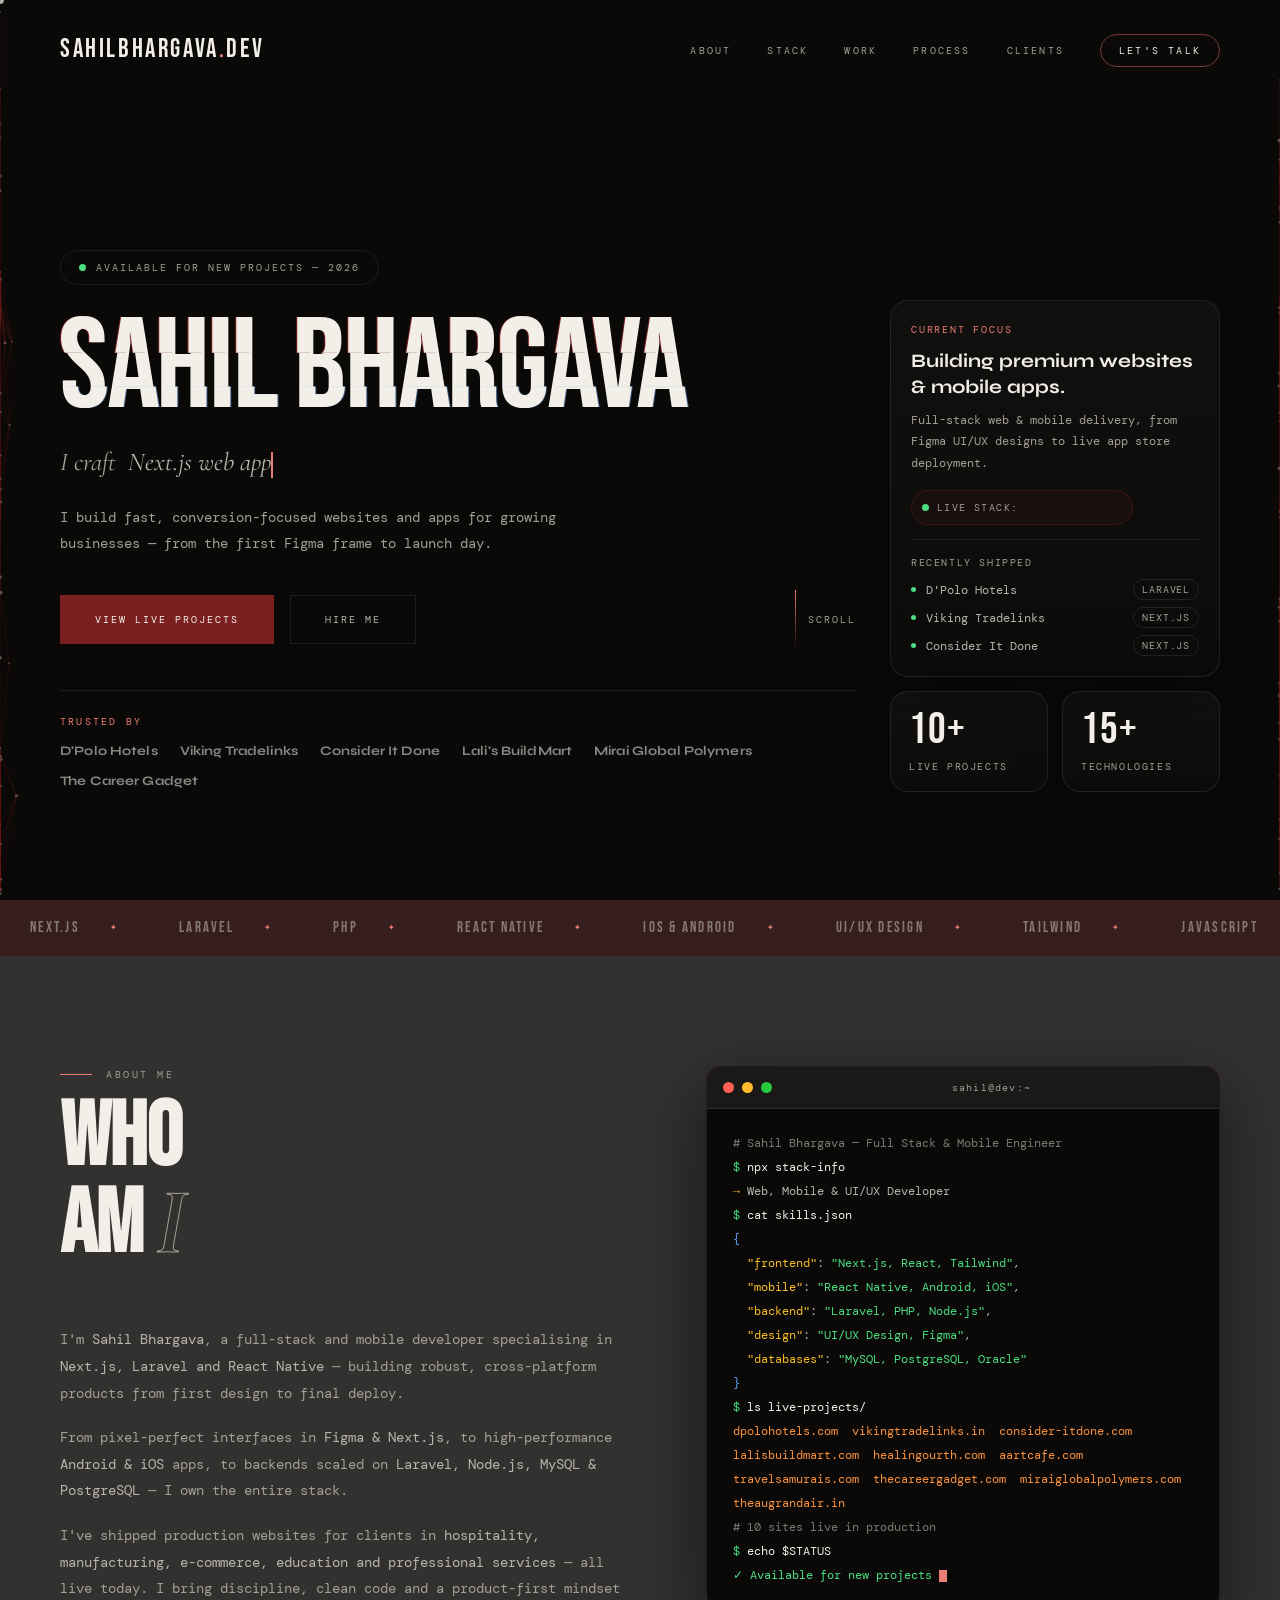
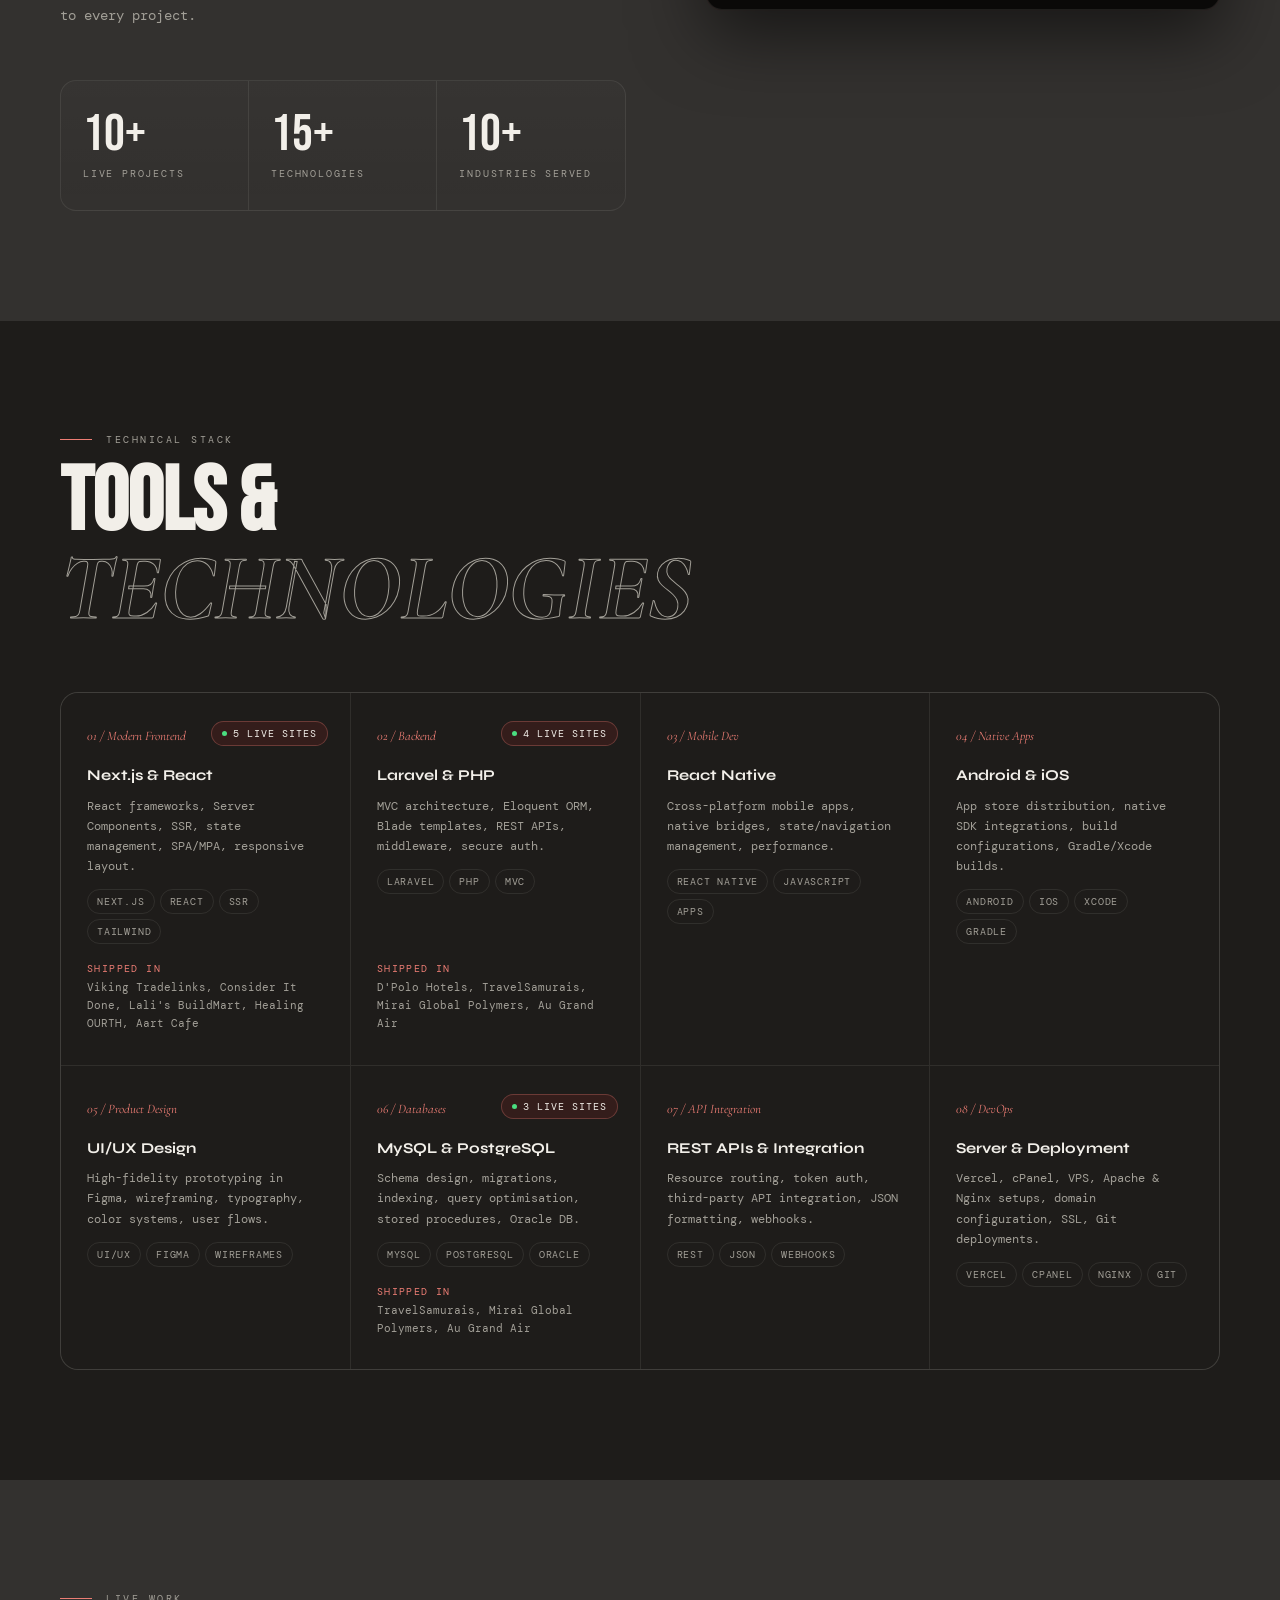
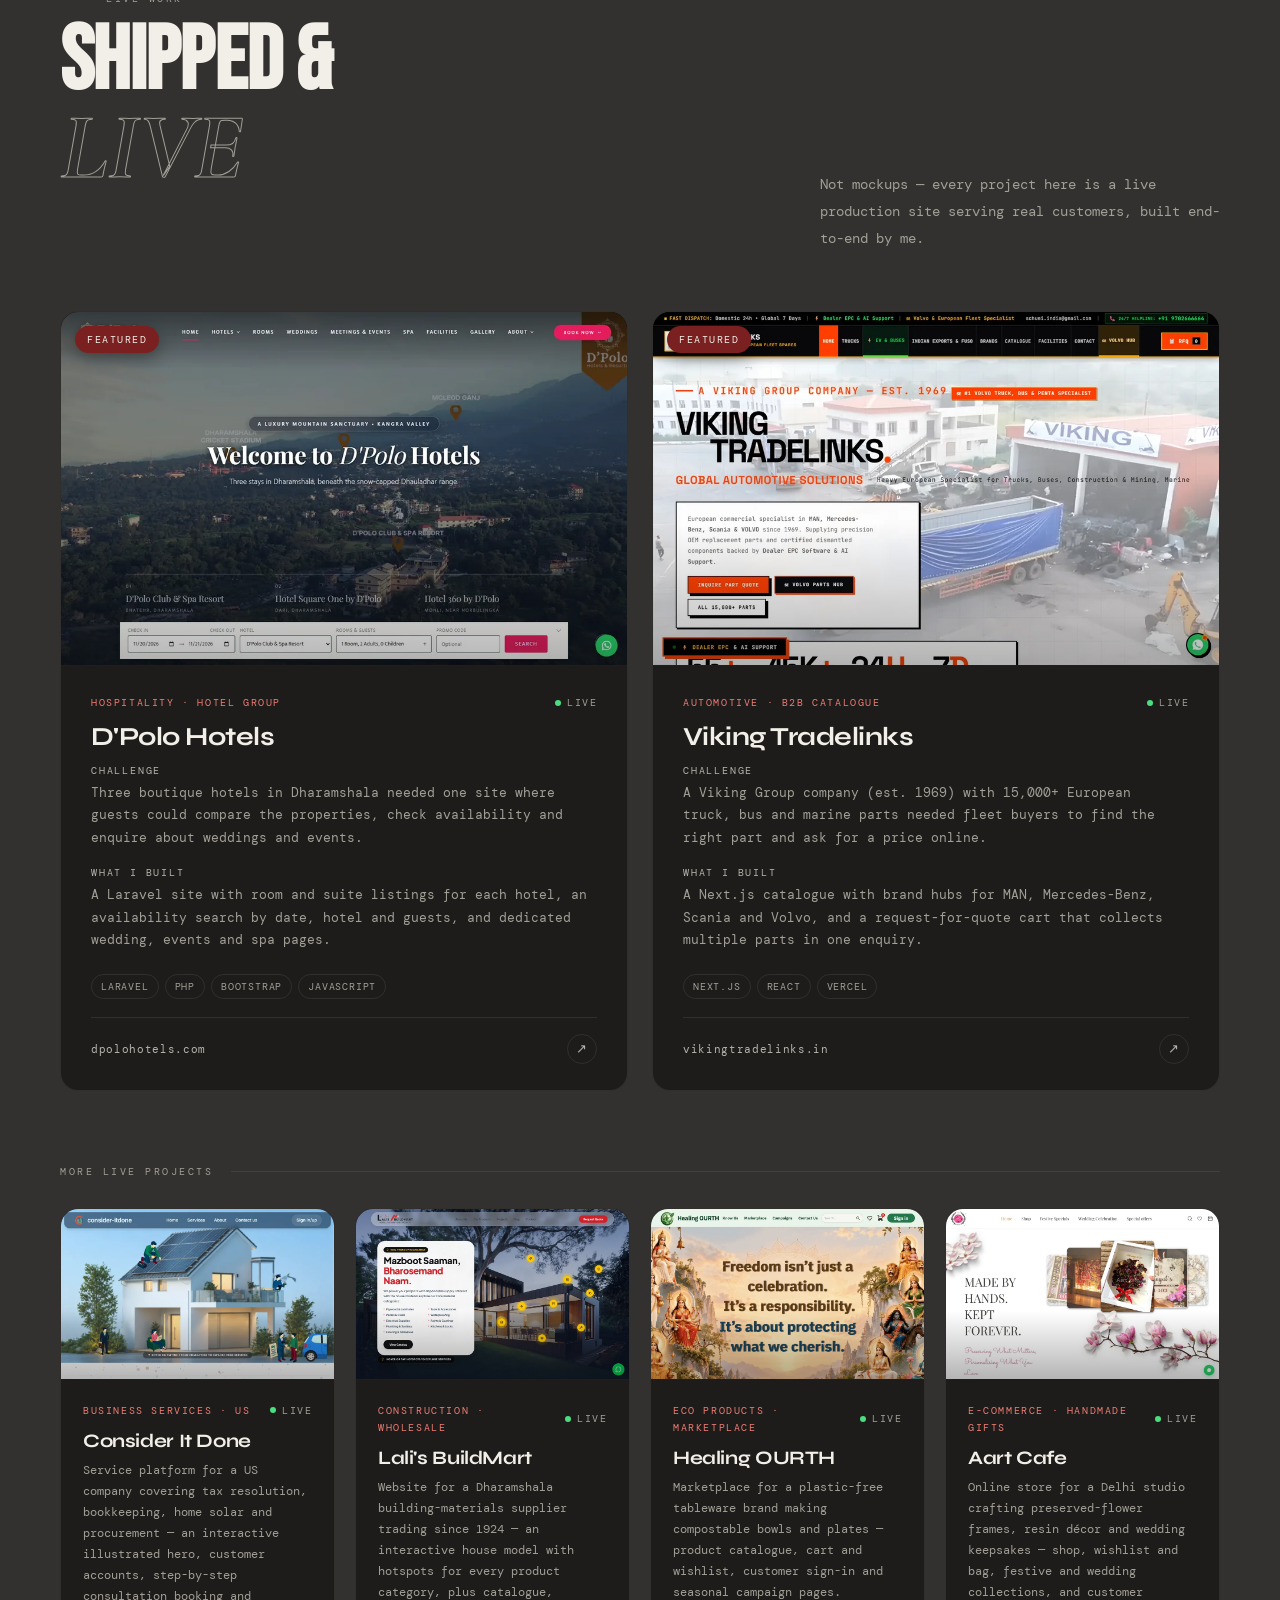
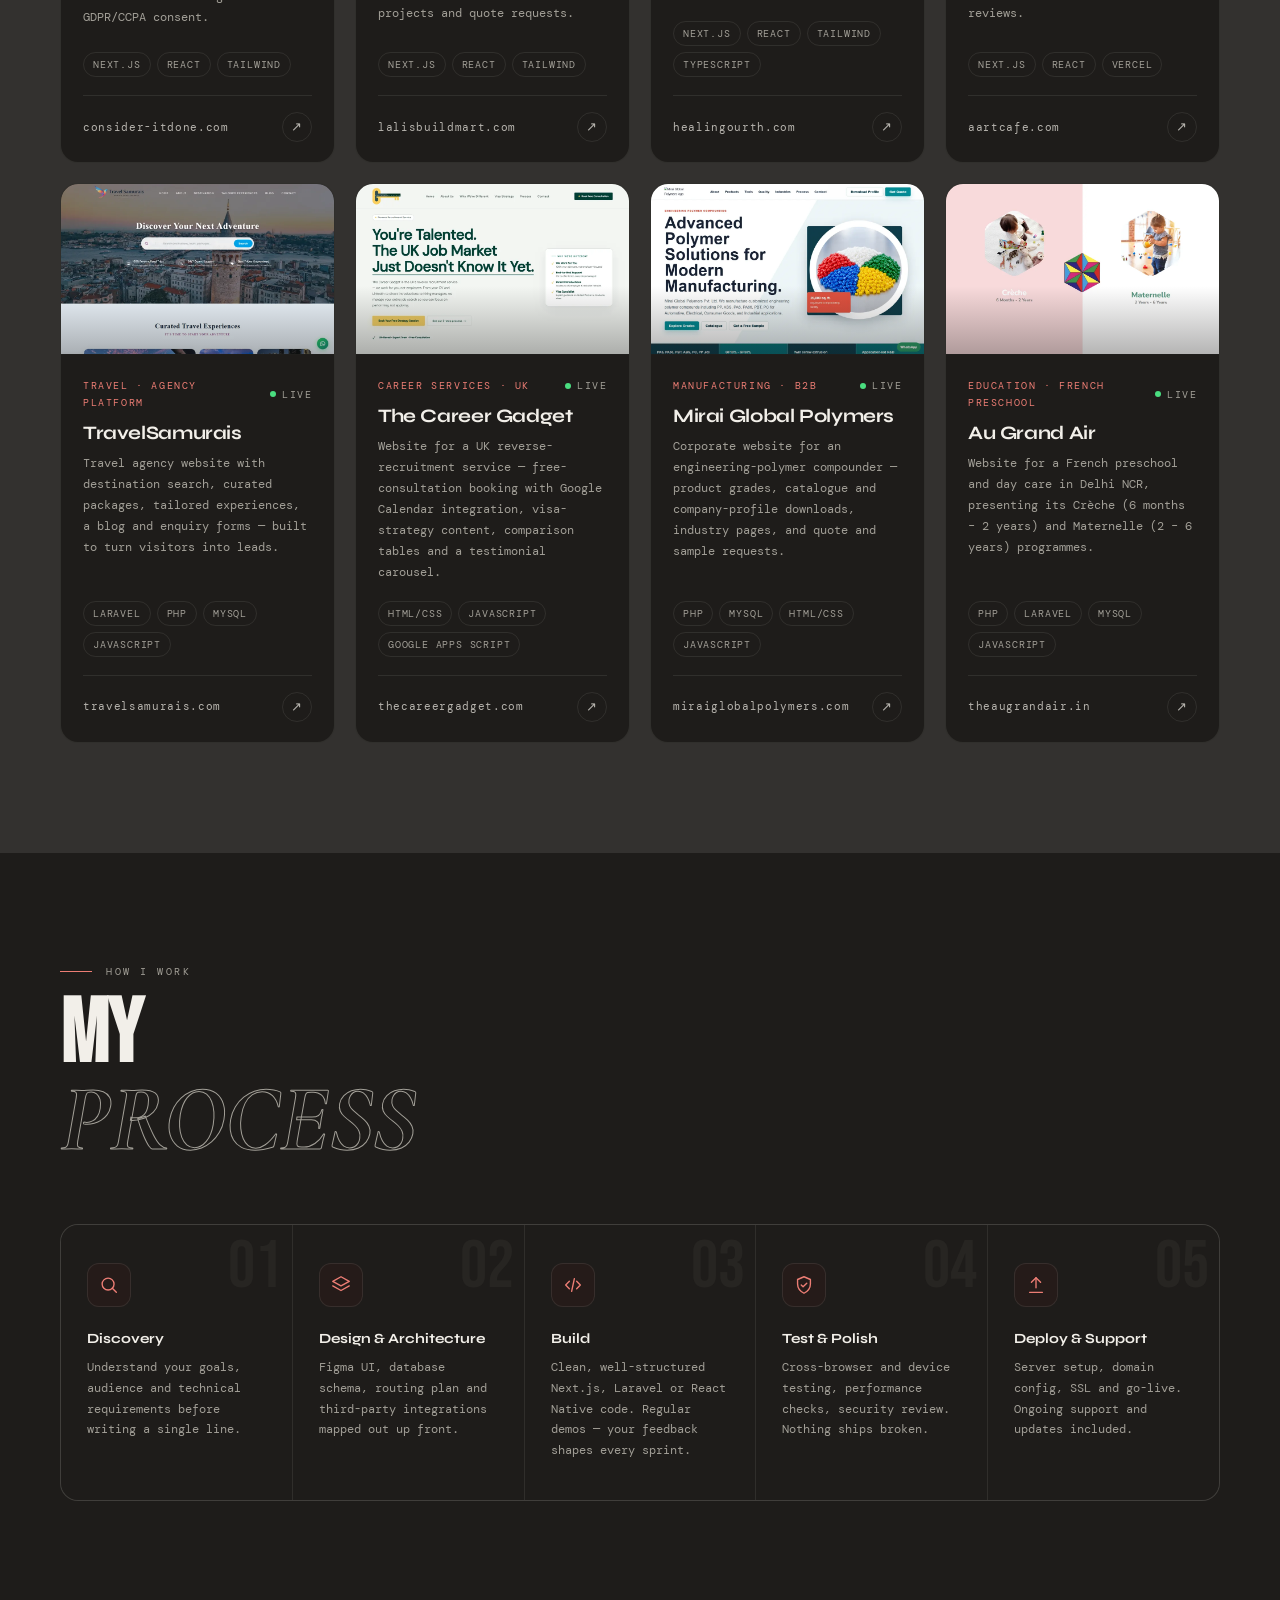
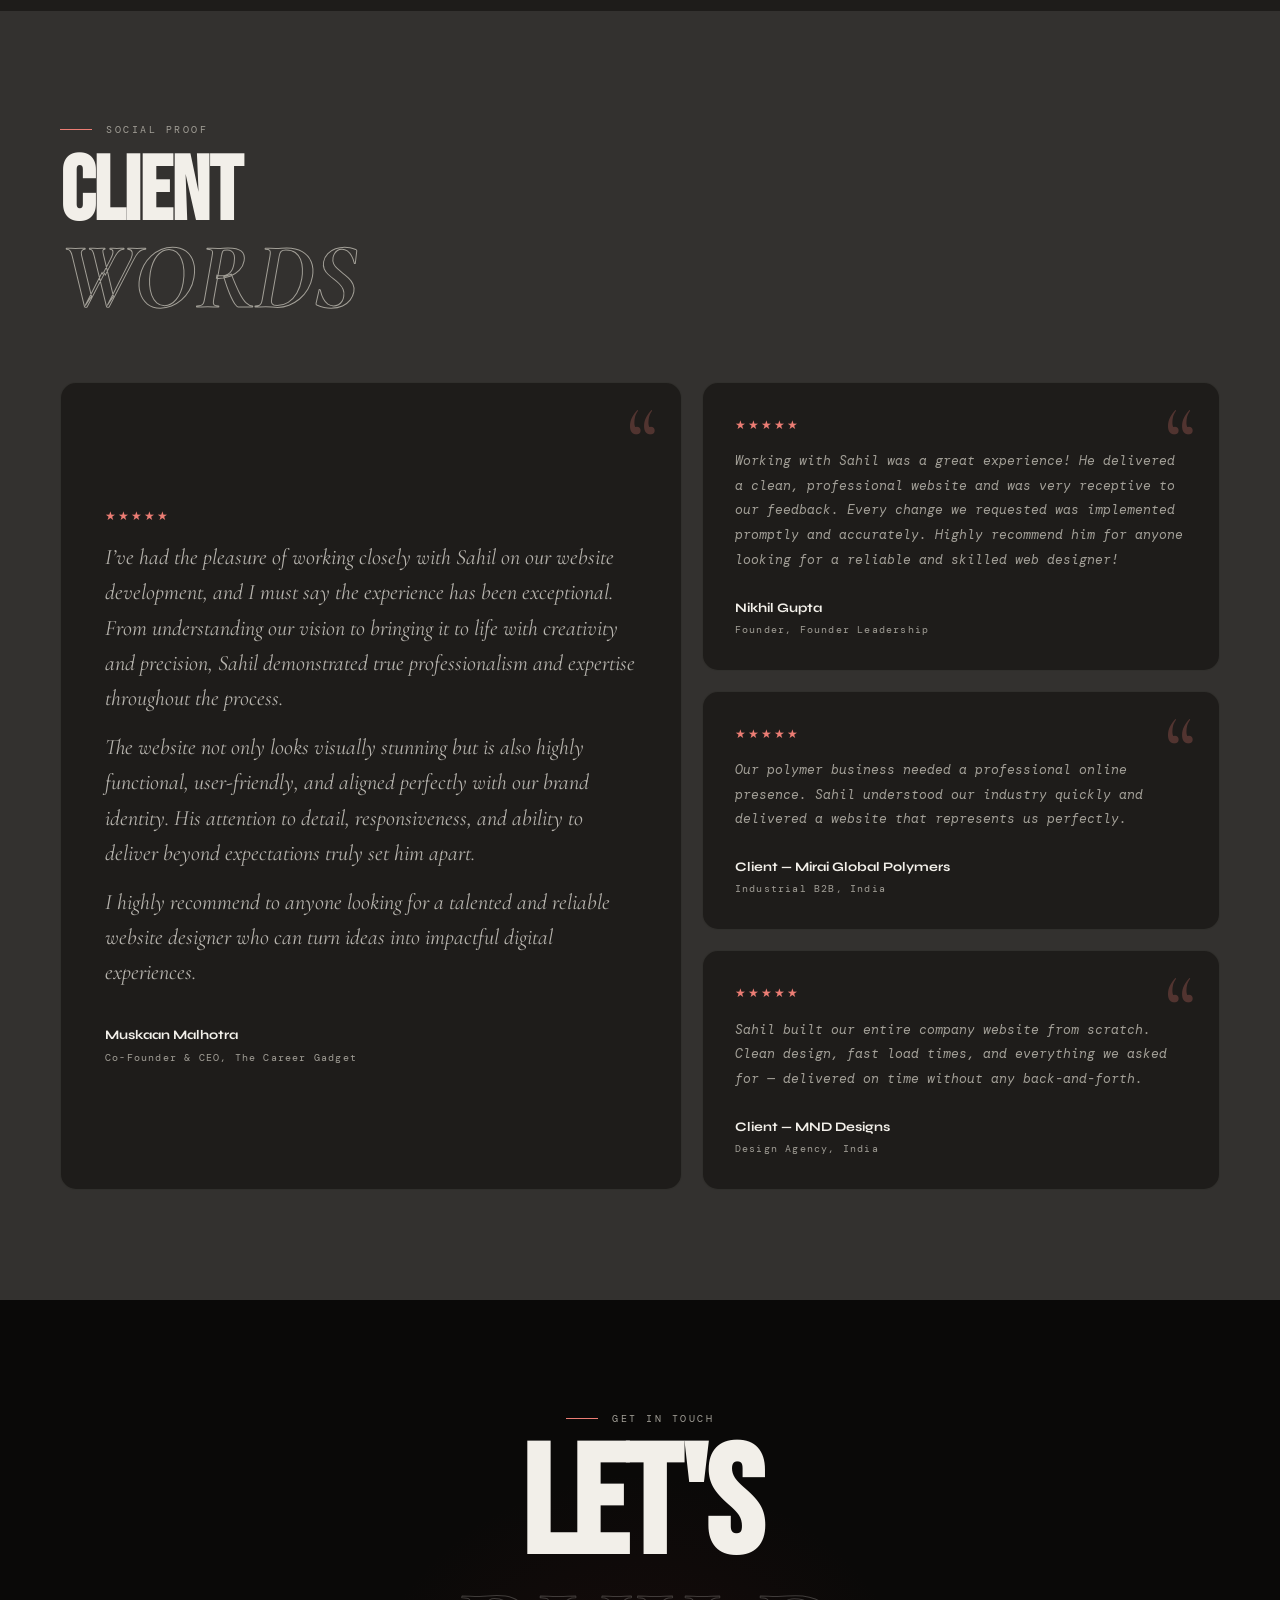
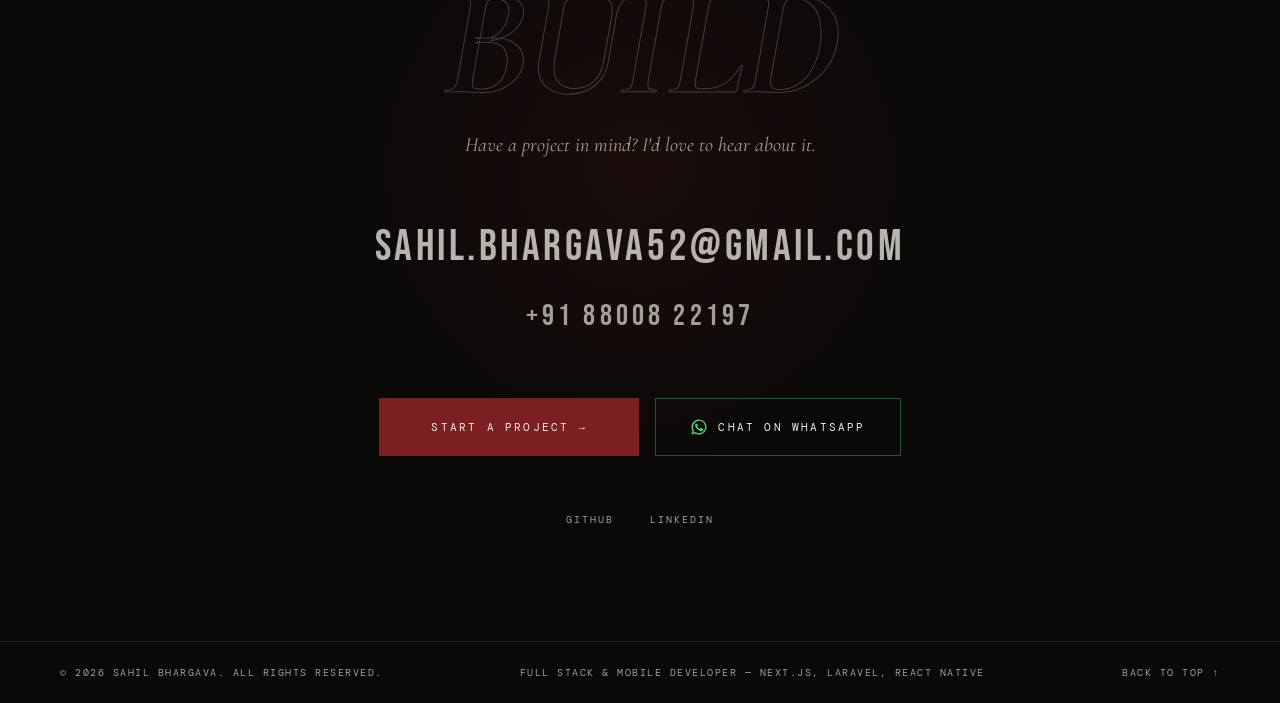
==== commit 7ad4335c: "Add robots.txt and sitemap.xml for SEO optimization - Created robots.txt to allow all user agents an" ====
--- a/index.html
+++ b/index.html
@@ -7,21 +7,31 @@
 <meta name="description" content="Sahil Bhargava is a full-stack and mobile developer building fast, production-ready websites and apps with Next.js, Laravel, PHP and React Native. 10+ live client projects across hospitality, e-commerce, B2B and services."/>
 <meta name="author" content="Sahil Bhargava"/>
 <meta name="theme-color" content="#0a0908"/>
+<link rel="canonical" href="https://sahilbhargava.vercel.app/"/>
 <meta property="og:type" content="website"/>
+<meta property="og:url" content="https://sahilbhargava.vercel.app/"/>
+<meta property="og:site_name" content="Sahil Bhargava"/>
 <meta property="og:title" content="Sahil Bhargava — Full Stack &amp; Mobile App Developer"/>
 <meta property="og:description" content="Next.js, Laravel and React Native developer with 10+ live production websites. Available for new projects."/>
-<meta name="twitter:card" content="summary"/>
+<meta property="og:image" content="https://sahilbhargava.vercel.app/assets/og-image.jpg"/>
+<meta property="og:image:width" content="1200"/>
+<meta property="og:image:height" content="630"/>
+<meta property="og:image:alt" content="Sahil Bhargava — Full Stack &amp; Mobile App Developer"/>
+<meta name="twitter:card" content="summary_large_image"/>
+<meta name="twitter:image" content="https://sahilbhargava.vercel.app/assets/og-image.jpg"/>
 <link rel="icon" type="image/svg+xml" href="assets/favicon.svg"/>
 <link rel="preconnect" href="https://fonts.googleapis.com"/>
 <link rel="preconnect" href="https://fonts.gstatic.com" crossorigin/>
 <link href="https://fonts.googleapis.com/css2?family=Bebas+Neue&family=Cormorant+Garamond:ital,wght@0,300;0,600;1,300;1,600&family=DM+Mono:wght@300;400;500&family=Syne:wght@400;700;800&display=swap" rel="stylesheet"/>
-<link rel="stylesheet" href="css/styles.css?v=2.0"/>
+<link rel="stylesheet" href="css/styles.css?v=2.1"/>
 <script>document.documentElement.classList.add('js')</script>
 <script type="application/ld+json">
 {
   "@context": "https://schema.org",
   "@type": "Person",
   "name": "Sahil Bhargava",
+  "url": "https://sahilbhargava.vercel.app/",
+  "image": "https://sahilbhargava.vercel.app/assets/og-image.jpg",
   "jobTitle": "Full Stack & Mobile App Developer",
   "email": "mailto:sahil.bhargava52@gmail.com",
   "telephone": "+91-8800822197",
@@ -562,6 +572,6 @@
   <a href="#hero" class="to-top">Back to top ↑</a>
 </footer>
 
-<script src="js/script.js?v=2.0"></script>
+<script src="js/script.js?v=2.1"></script>
 </body>
 </html>
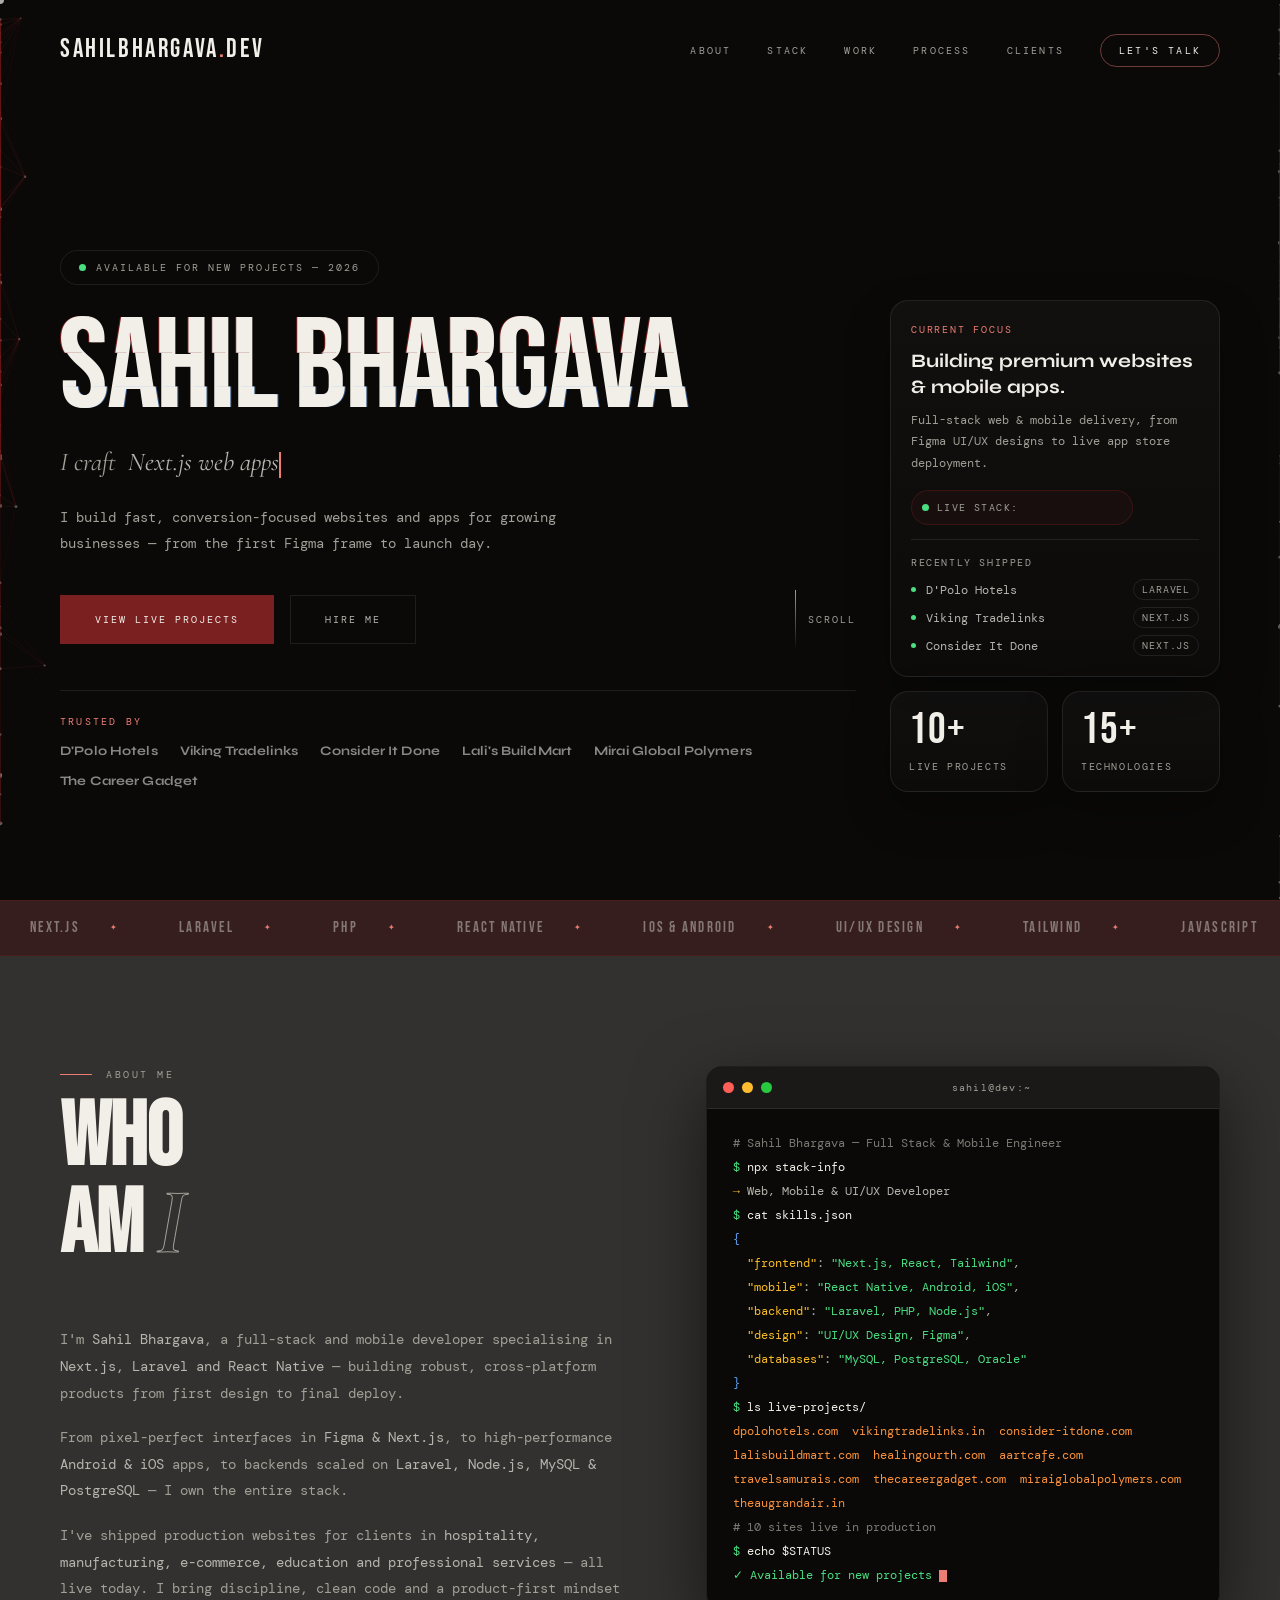
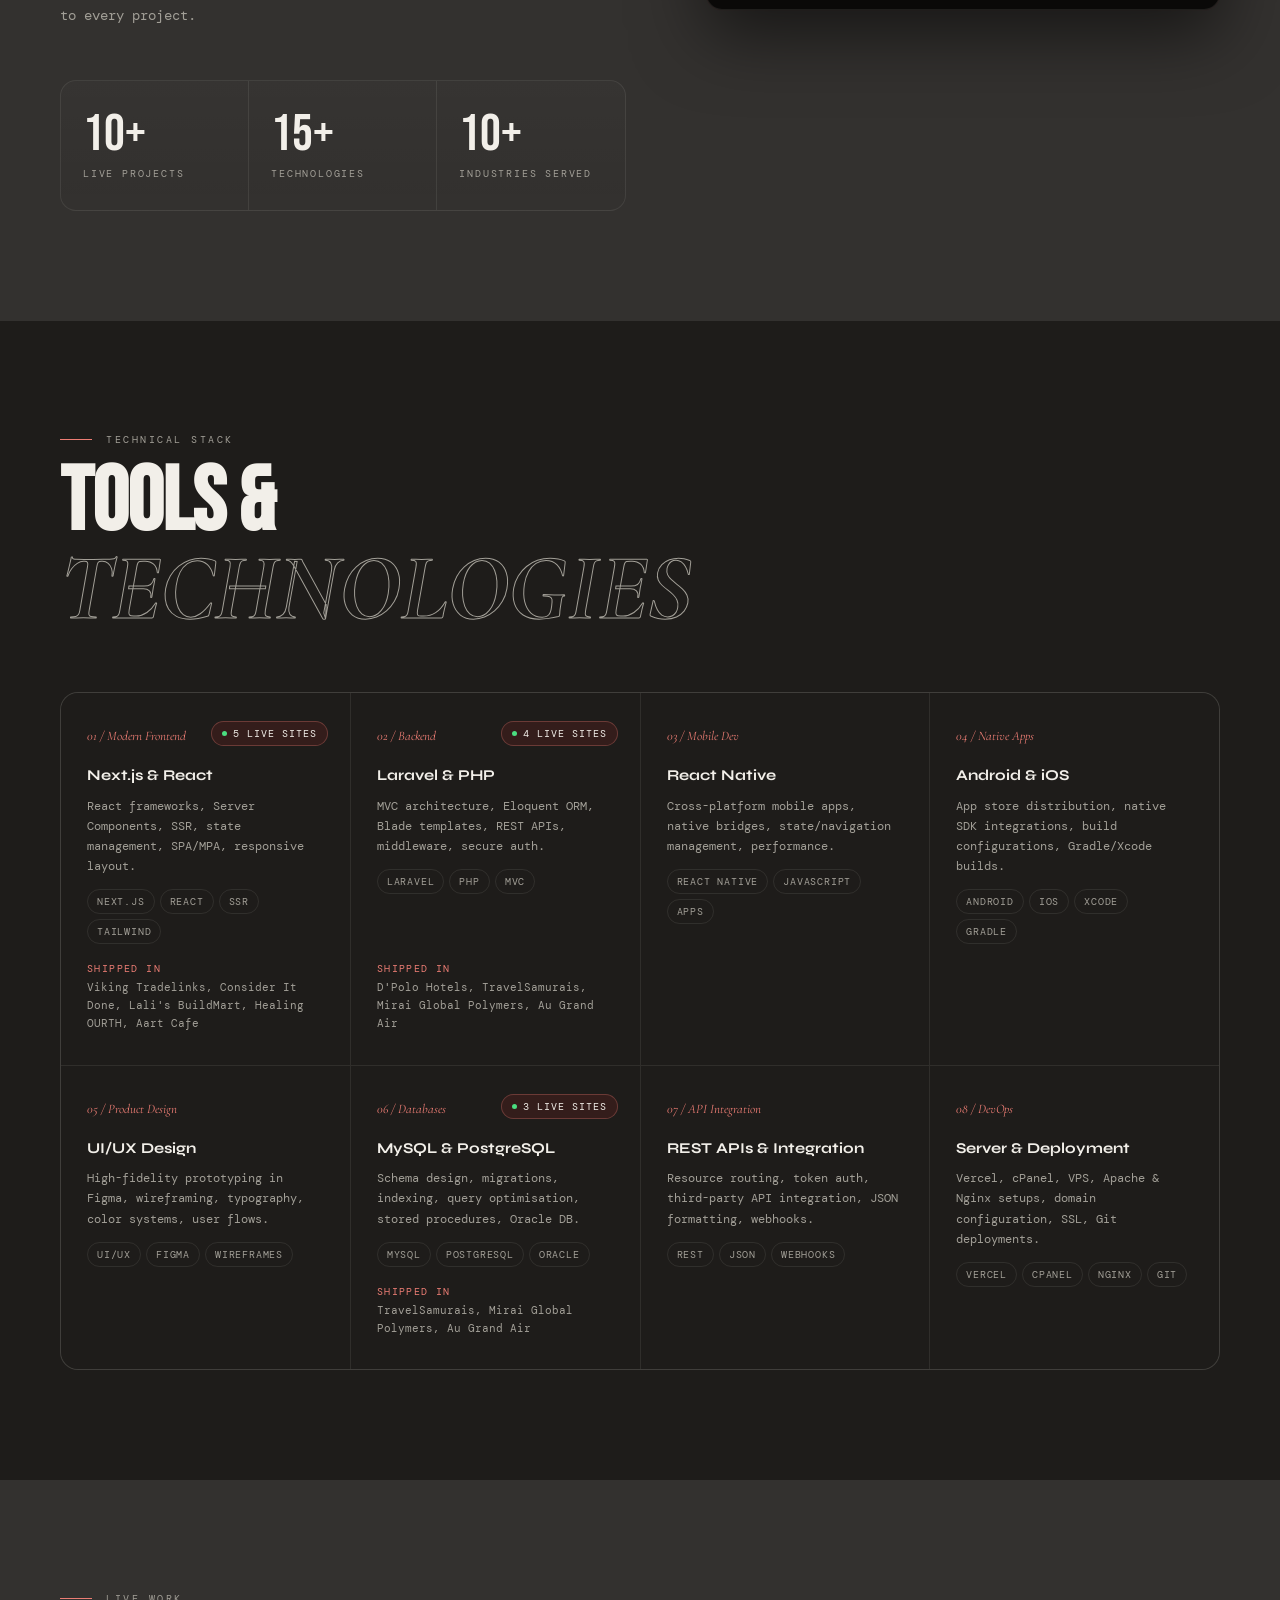
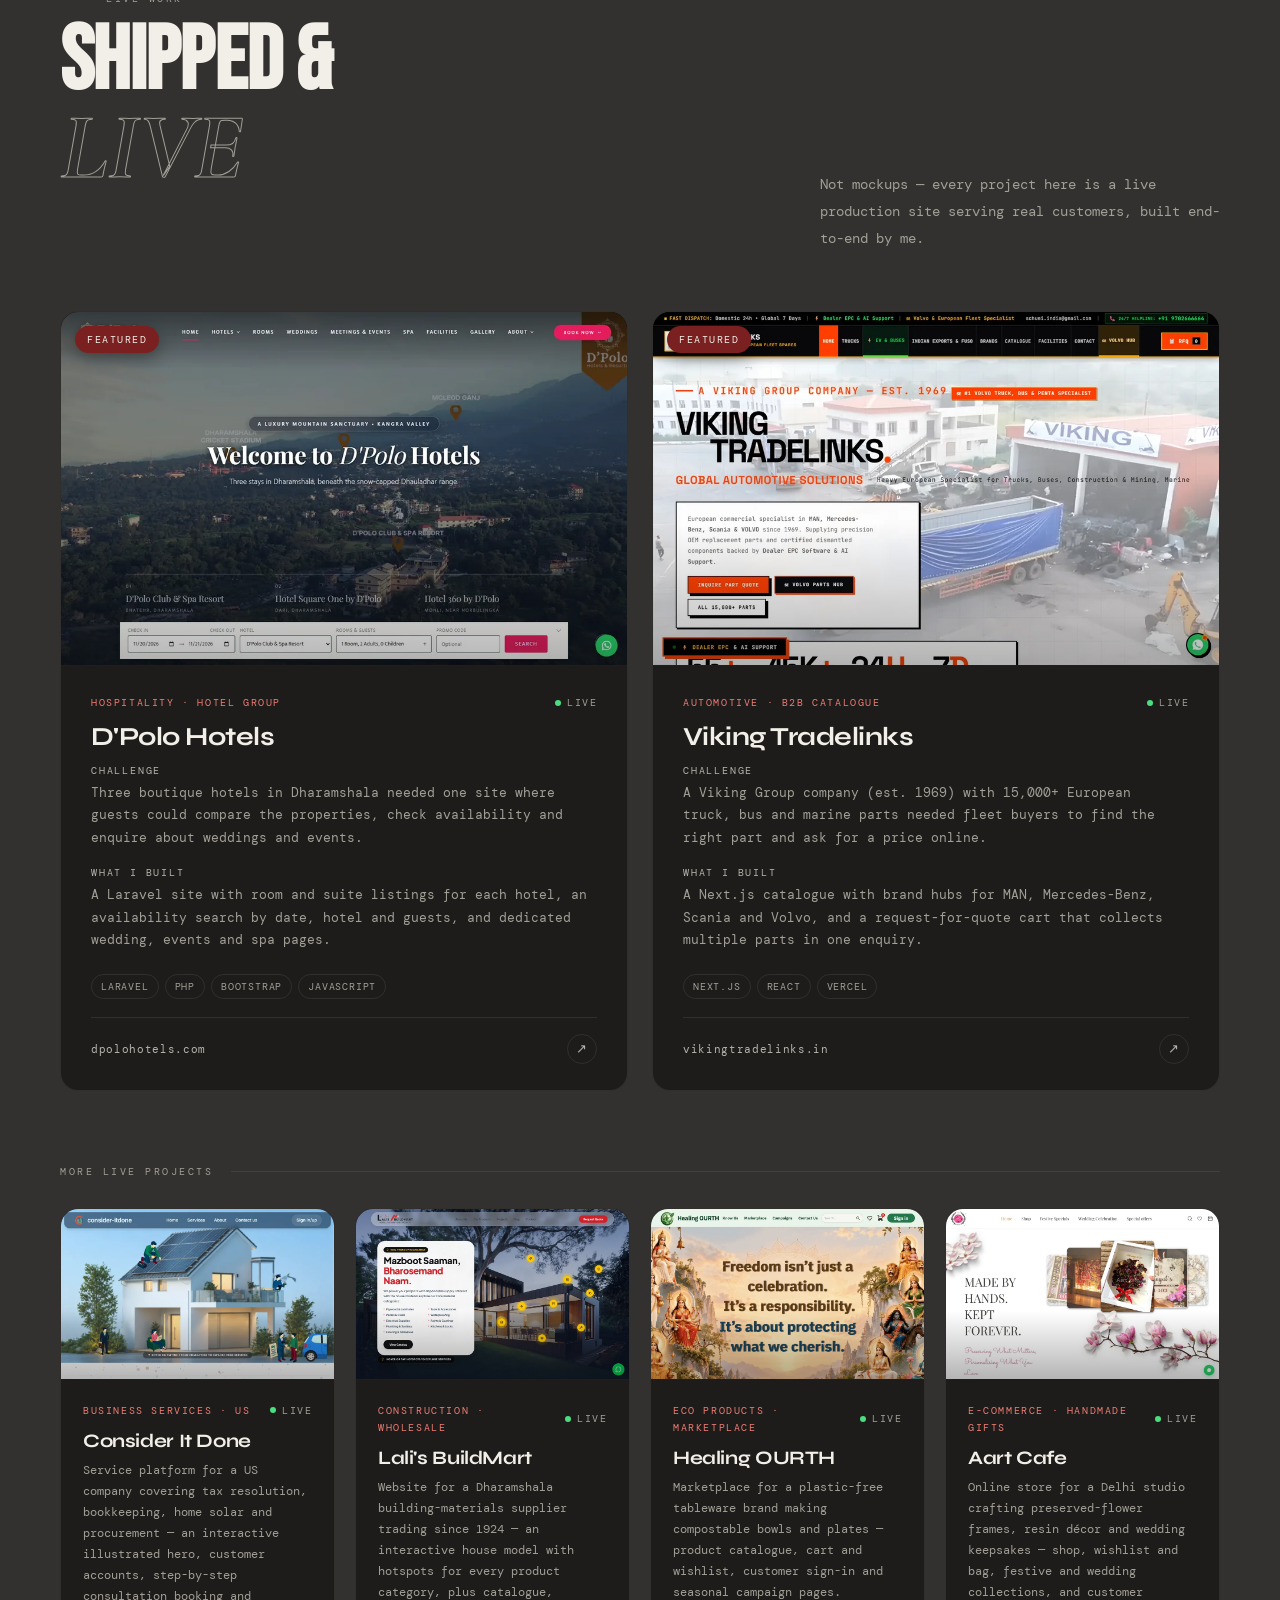
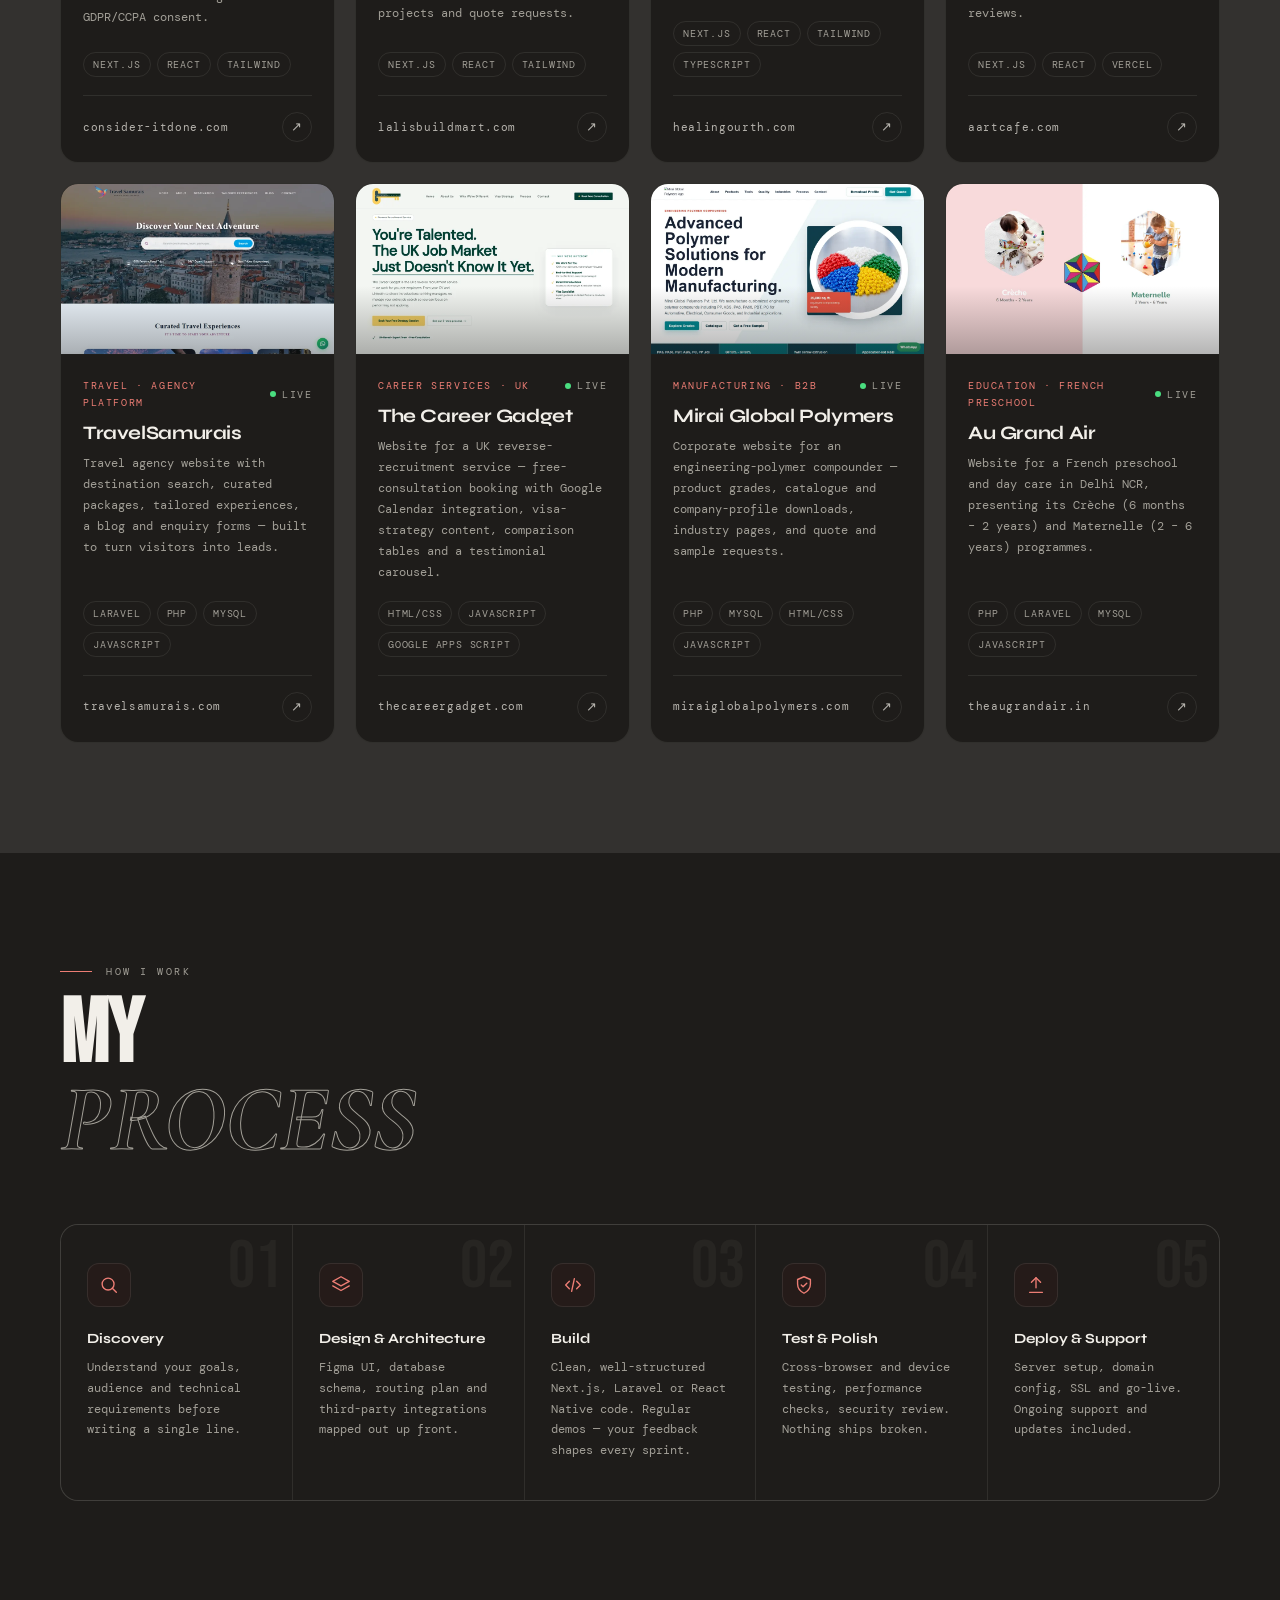
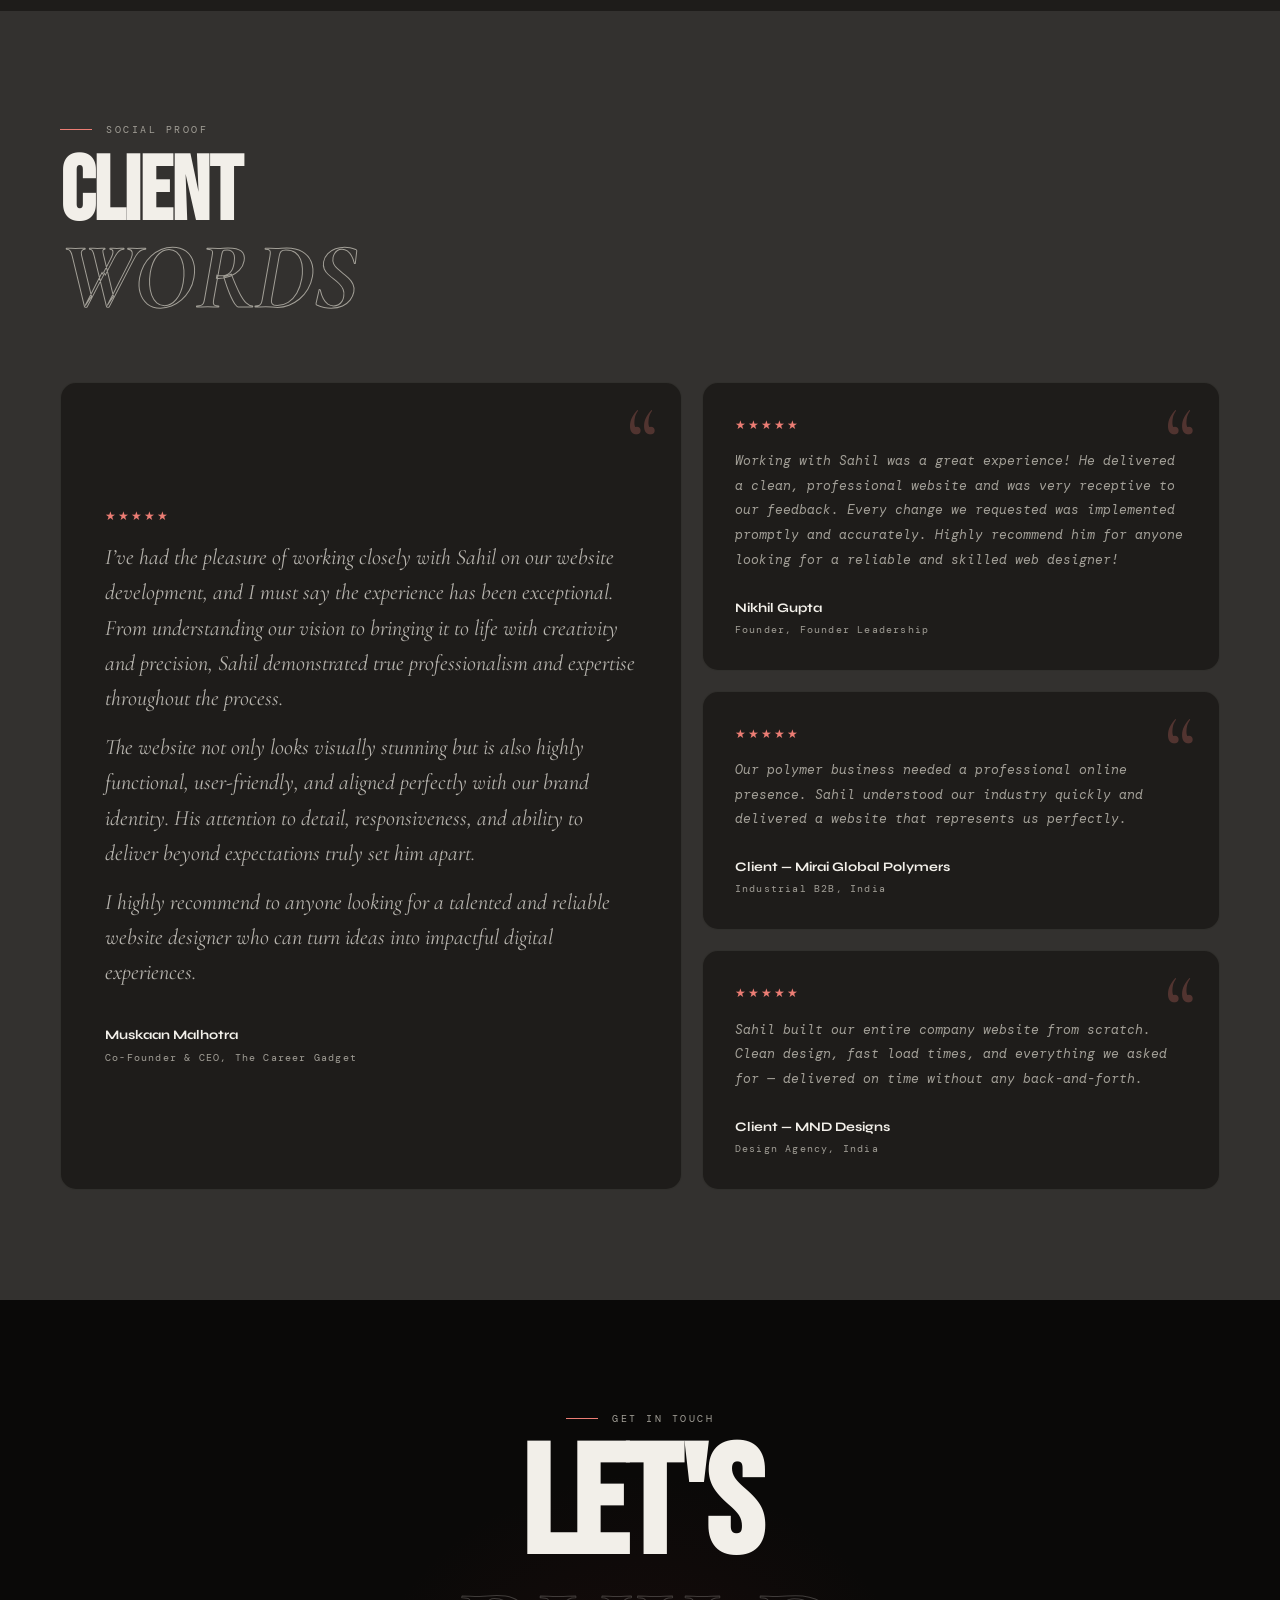
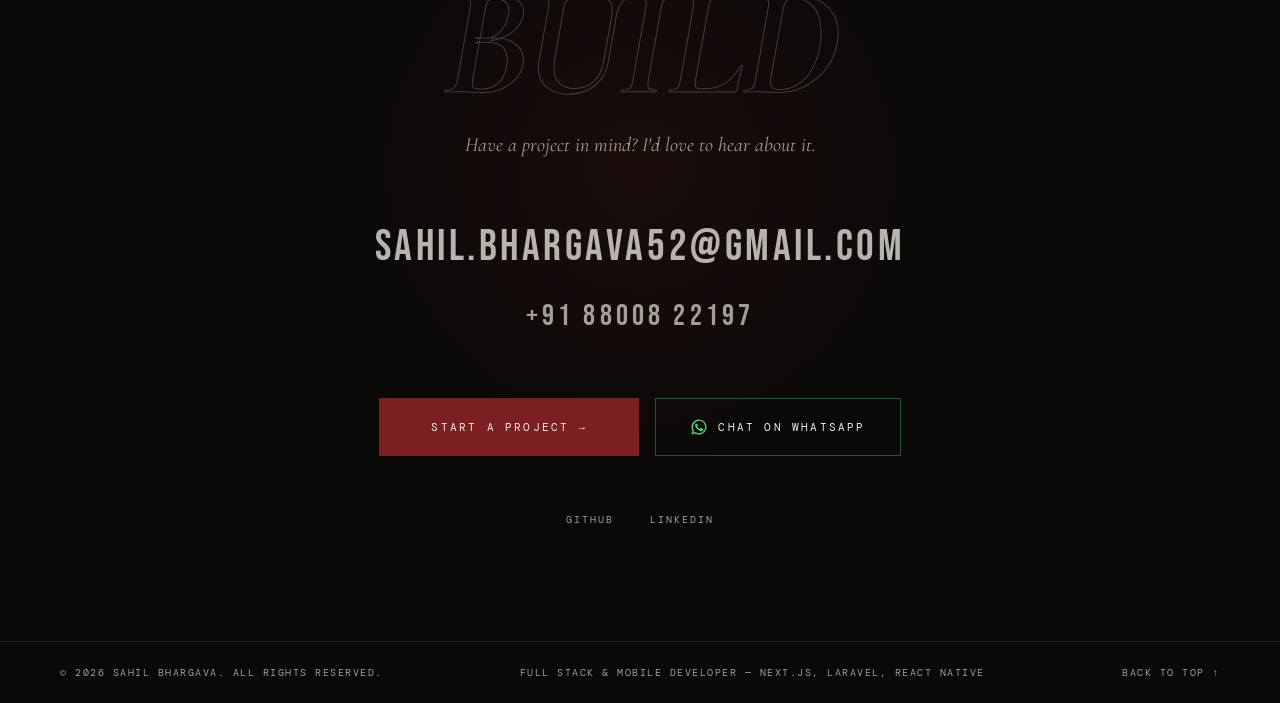
==== commit 68e6add9: "Add contact options dialog for improved user interaction" ====
--- a/index.html
+++ b/index.html
@@ -23,7 +23,7 @@
 <link rel="preconnect" href="https://fonts.googleapis.com"/>
 <link rel="preconnect" href="https://fonts.gstatic.com" crossorigin/>
 <link href="https://fonts.googleapis.com/css2?family=Bebas+Neue&family=Cormorant+Garamond:ital,wght@0,300;0,600;1,300;1,600&family=DM+Mono:wght@300;400;500&family=Syne:wght@400;700;800&display=swap" rel="stylesheet"/>
-<link rel="stylesheet" href="css/styles.css?v=2.1"/>
+<link rel="stylesheet" href="css/styles.css?v=2.2"/>
 <script>document.documentElement.classList.add('js')</script>
 <script type="application/ld+json">
 {
@@ -549,11 +549,11 @@
   <h2 class="contact-big reveal delay-1">LET'S<br><em>BUILD</em></h2>
   <p class="contact-sub reveal delay-2">Have a project in mind? I'd love to hear about it.</p>
   <div class="contact-lines reveal delay-3">
-    <a href="mailto:sahil.bhargava52@gmail.com" class="contact-email">sahil.bhargava52@gmail.com</a>
+    <a href="mailto:sahil.bhargava52@gmail.com" class="contact-email" data-contact aria-haspopup="dialog">sahil.bhargava52@gmail.com</a>
     <a href="tel:+918800822197" class="contact-phone">+91 88008 22197</a>
   </div>
   <div class="contact-actions reveal delay-4">
-    <a href="mailto:sahil.bhargava52@gmail.com?subject=Project%20enquiry" class="magnetic-btn" id="magBtn"><span>Start a Project →</span></a>
+    <a href="mailto:sahil.bhargava52@gmail.com?subject=Project%20enquiry" class="magnetic-btn" id="magBtn" data-contact aria-haspopup="dialog"><span>Start a Project →</span></a>
     <a href="https://wa.me/918800822197?text=Hi%20Sahil%2C%20I%20have%20a%20project%20in%20mind." class="btn-whatsapp" target="_blank" rel="noopener noreferrer">
       <svg viewBox="0 0 24 24" aria-hidden="true"><path d="M12 2a10 10 0 0 0-8.6 15.1L2 22l5-1.3A10 10 0 1 0 12 2Zm0 18.2a8.2 8.2 0 0 1-4.2-1.2l-.3-.2-3 .8.8-2.9-.2-.3A8.2 8.2 0 1 1 12 20.2Zm4.5-6.1c-.2-.1-1.5-.7-1.7-.8-.2-.1-.4-.1-.6.1l-.8 1c-.1.2-.3.2-.5.1a6.7 6.7 0 0 1-3.3-2.9c-.3-.4.2-.4.7-1.4.1-.2 0-.3 0-.4l-.8-1.8c-.2-.5-.4-.4-.6-.4h-.5a1 1 0 0 0-.7.3 3 3 0 0 0-.9 2.2 5.2 5.2 0 0 0 1.1 2.7 11.8 11.8 0 0 0 4.5 4c1.7.7 2.3.8 3.2.6.5-.1 1.5-.6 1.7-1.2.2-.6.2-1.1.1-1.2l-.4-.3Z"/></svg>
       <span>Chat on WhatsApp</span>
@@ -565,6 +565,24 @@
 </section>
 
 </main>
+
+<!-- CONTACT OPTIONS — mailto: alone silently fails for visitors without a desktop mail app -->
+<dialog class="contact-dialog" id="contactDialog" aria-labelledby="cdTitle">
+  <div class="cd-inner">
+    <button type="button" class="cd-close" data-close aria-label="Close">×</button>
+    <div class="cd-kicker">Get in touch</div>
+    <h2 class="cd-title" id="cdTitle">Start a project</h2>
+    <p class="cd-text">Email me at <span class="cd-email">sahil.bhargava52@gmail.com</span> — pick whichever is easiest:</p>
+    <div class="cd-actions">
+      <a class="cd-btn cd-btn--primary" href="https://mail.google.com/mail/?view=cm&amp;fs=1&amp;to=sahil.bhargava52%40gmail.com&amp;su=Project%20enquiry" target="_blank" rel="noopener noreferrer"><span>Open in Gmail</span><span aria-hidden="true">↗</span></a>
+      <a class="cd-btn" href="mailto:sahil.bhargava52@gmail.com?subject=Project%20enquiry"><span>Default mail app</span><span aria-hidden="true">→</span></a>
+      <button type="button" class="cd-btn" data-copy="sahil.bhargava52@gmail.com"><span data-copy-label>Copy email address</span><span aria-hidden="true">⧉</span></button>
+      <a class="cd-btn cd-btn--wa" href="https://wa.me/918800822197?text=Hi%20Sahil%2C%20I%20have%20a%20project%20in%20mind." target="_blank" rel="noopener noreferrer"><span>Chat on WhatsApp</span><span aria-hidden="true">↗</span></a>
+    </div>
+    <p class="cd-status" role="status" aria-live="polite"></p>
+  </div>
+</dialog>
+
 
 <footer>
   <span>© <span id="year">2026</span> Sahil Bhargava. All rights reserved.</span>
@@ -572,6 +590,6 @@
   <a href="#hero" class="to-top">Back to top ↑</a>
 </footer>
 
-<script src="js/script.js?v=2.1"></script>
+<script src="js/script.js?v=2.2"></script>
 </body>
 </html>
--- a/css/styles.css
+++ b/css/styles.css
@@ -252,6 +252,28 @@
 .btn-whatsapp svg{width:18px;height:18px;fill:#4ade80;transition:fill .3s}
 .btn-whatsapp:hover{background:#1f9d55;border-color:#1f9d55}
 .btn-whatsapp:hover svg{fill:var(--white)}
+
+/* CONTACT OPTIONS DIALOG */
+.contact-dialog{margin:auto;padding:0;width:min(440px,calc(100vw - 32px));border:1px solid var(--border);border-radius:var(--radius);background:var(--bg2);color:var(--ash);box-shadow:0 30px 80px rgba(0,0,0,.6)}
+.contact-dialog::backdrop{background:rgba(10,9,8,.78);backdrop-filter:blur(6px);-webkit-backdrop-filter:blur(6px)}
+.contact-dialog[open]{animation:fadeUp .35s ease}
+.cd-inner{position:relative;padding:34px 30px 26px}
+.cd-close{position:absolute;top:14px;right:14px;width:36px;height:36px;border-radius:10px;border:1px solid var(--border);background:transparent;color:var(--ash);font-size:20px;line-height:1;transition:border-color .3s,color .3s}
+.cd-close:hover{border-color:var(--ash2);color:var(--white)}
+.cd-kicker{font-size:10px;letter-spacing:.2em;text-transform:uppercase;color:var(--accent);margin-bottom:6px}
+.cd-title{font-family:'Bebas Neue',sans-serif;font-weight:400;font-size:44px;line-height:1;color:var(--white)}
+.cd-text{font-size:12px;line-height:1.8;color:var(--ash2);margin:10px 0 22px}
+.cd-email{color:var(--white);overflow-wrap:anywhere}
+.cd-actions{display:flex;flex-direction:column;gap:10px}
+.cd-btn{display:flex;align-items:center;justify-content:space-between;gap:12px;width:100%;padding:15px 18px;border:1px solid var(--border);border-radius:12px;background:rgba(255,255,255,.02);color:var(--ash);font:inherit;font-size:11px;letter-spacing:.14em;text-transform:uppercase;text-decoration:none;text-align:left;transition:background .3s,border-color .3s,color .3s}
+.cd-btn:hover{border-color:rgba(236,125,116,.45);background:rgba(122,32,32,.15);color:var(--white)}
+.cd-btn--primary{background:var(--red);border-color:var(--red);color:var(--white)}
+.cd-btn--primary:hover{background:#8f2727;border-color:#8f2727}
+.cd-btn--wa:hover{background:#1f9d55;border-color:#1f9d55}
+.cd-status{min-height:18px;margin-top:12px;font-size:11px;color:#4ade80;text-align:center}
+/* the custom cursor sits below the dialog's top layer, so use the system cursor inside it */
+html.has-cursor .contact-dialog,html.has-cursor .contact-dialog *{cursor:auto!important}
+html.has-cursor .contact-dialog :is(a,button){cursor:pointer!important}
 .socials{display:flex;justify-content:center;flex-wrap:wrap;gap:16px 36px;list-style:none;margin-top:52px;position:relative;z-index:2}
 .socials a{font-size:10px;letter-spacing:.2em;text-transform:uppercase;color:var(--ash2);text-decoration:none;transition:color .3s}
 .socials a:hover{color:var(--white)}
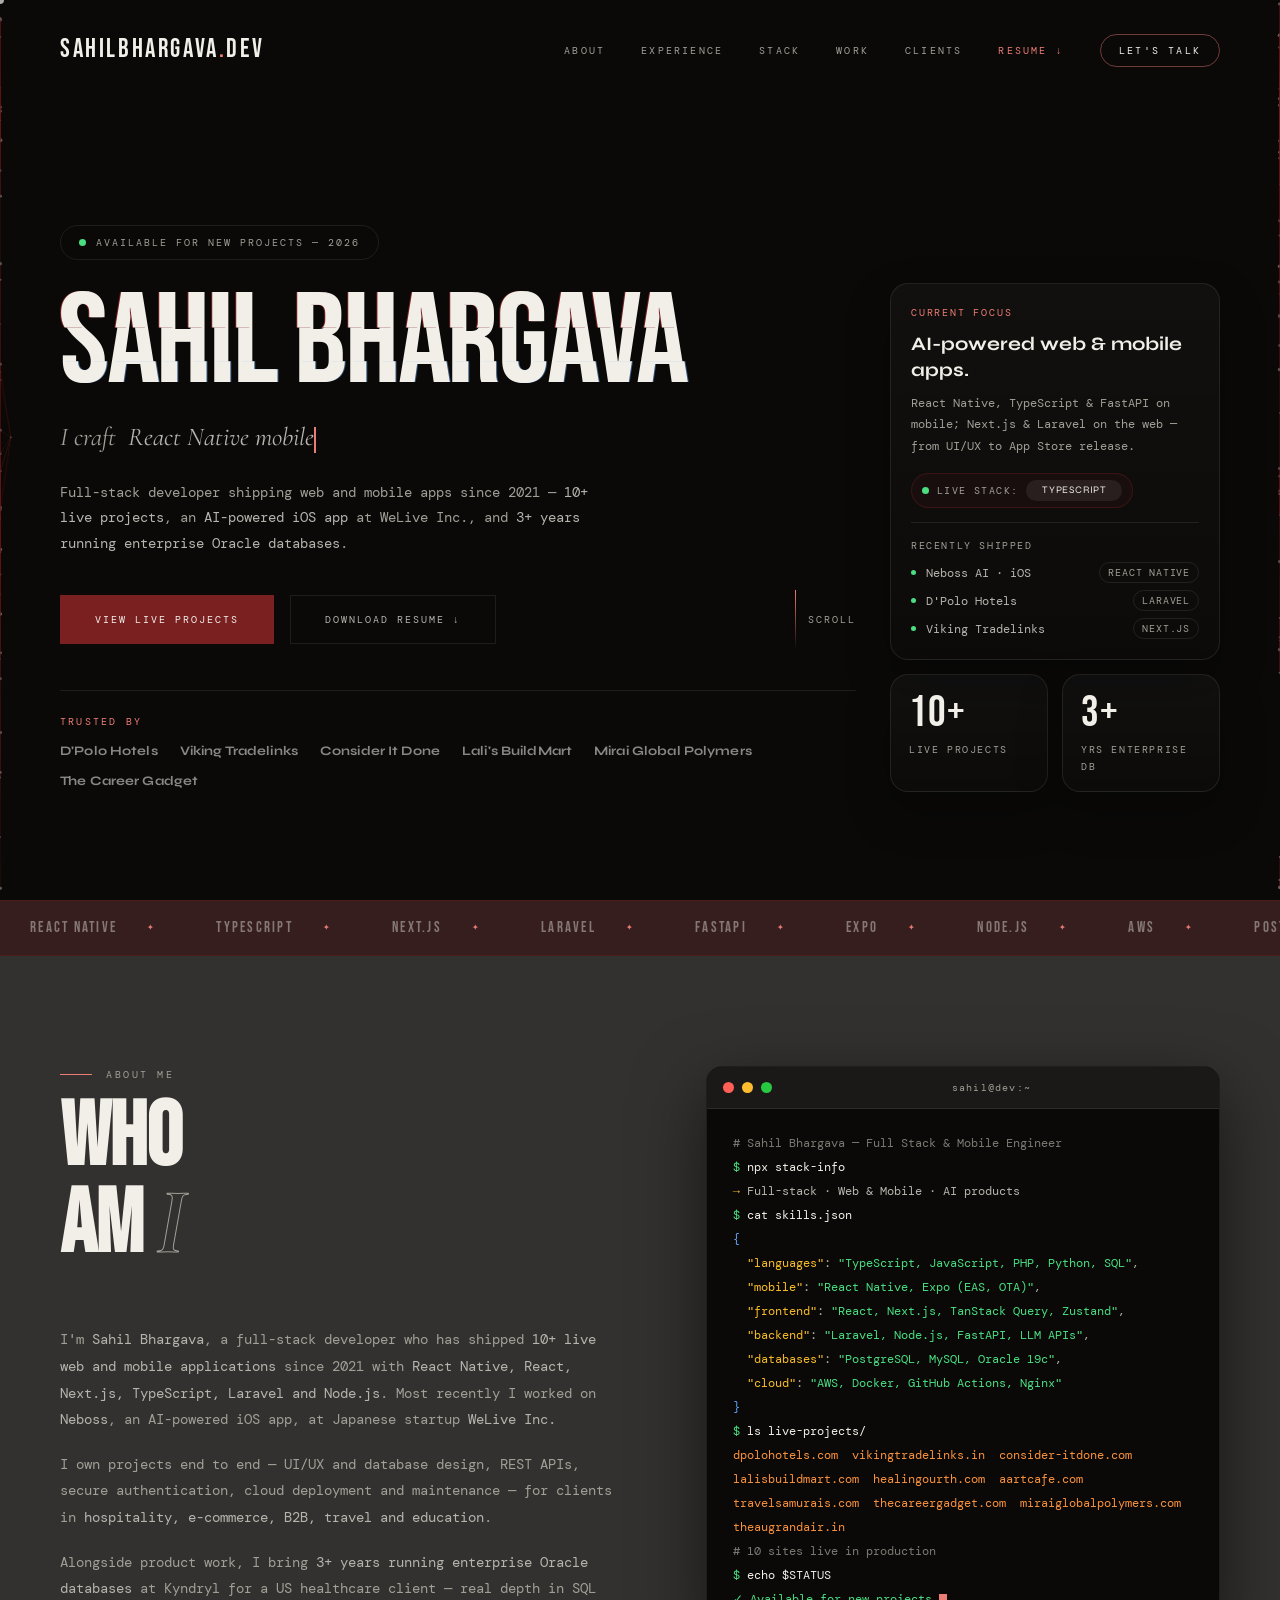
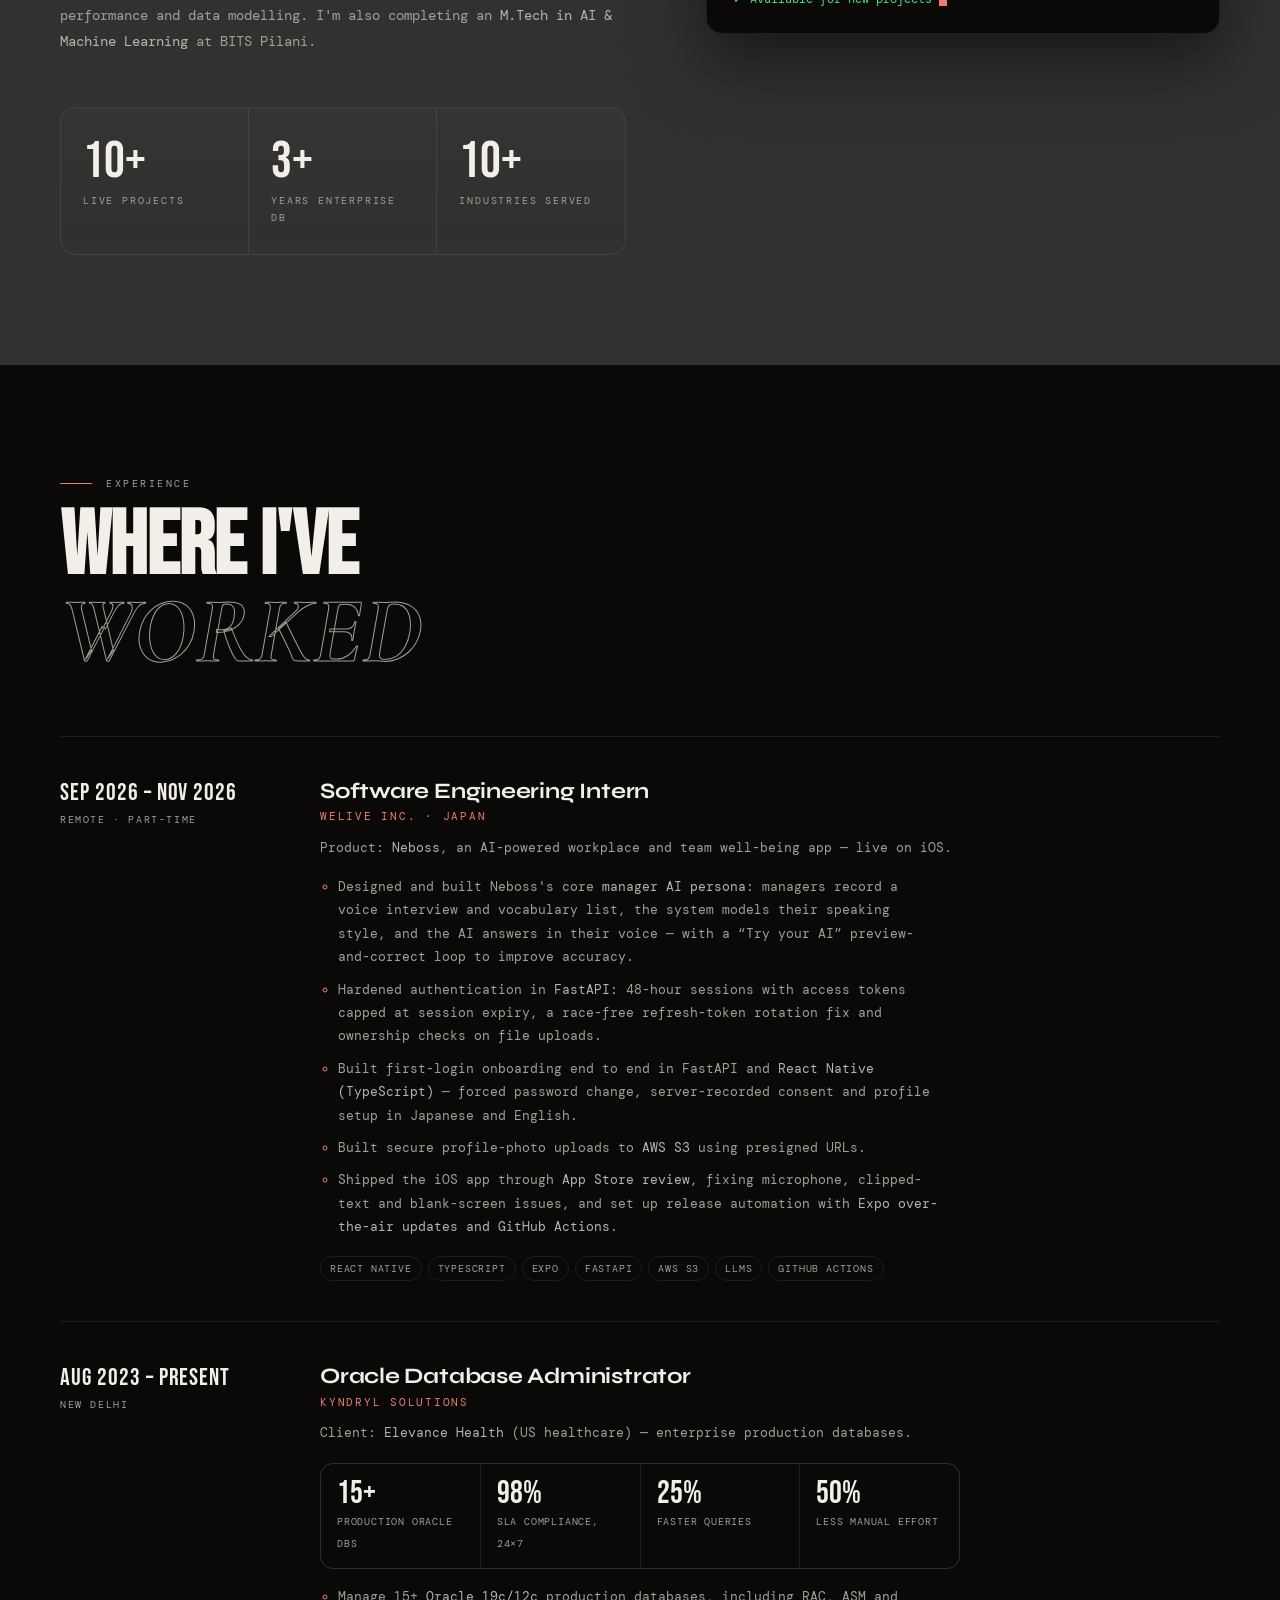
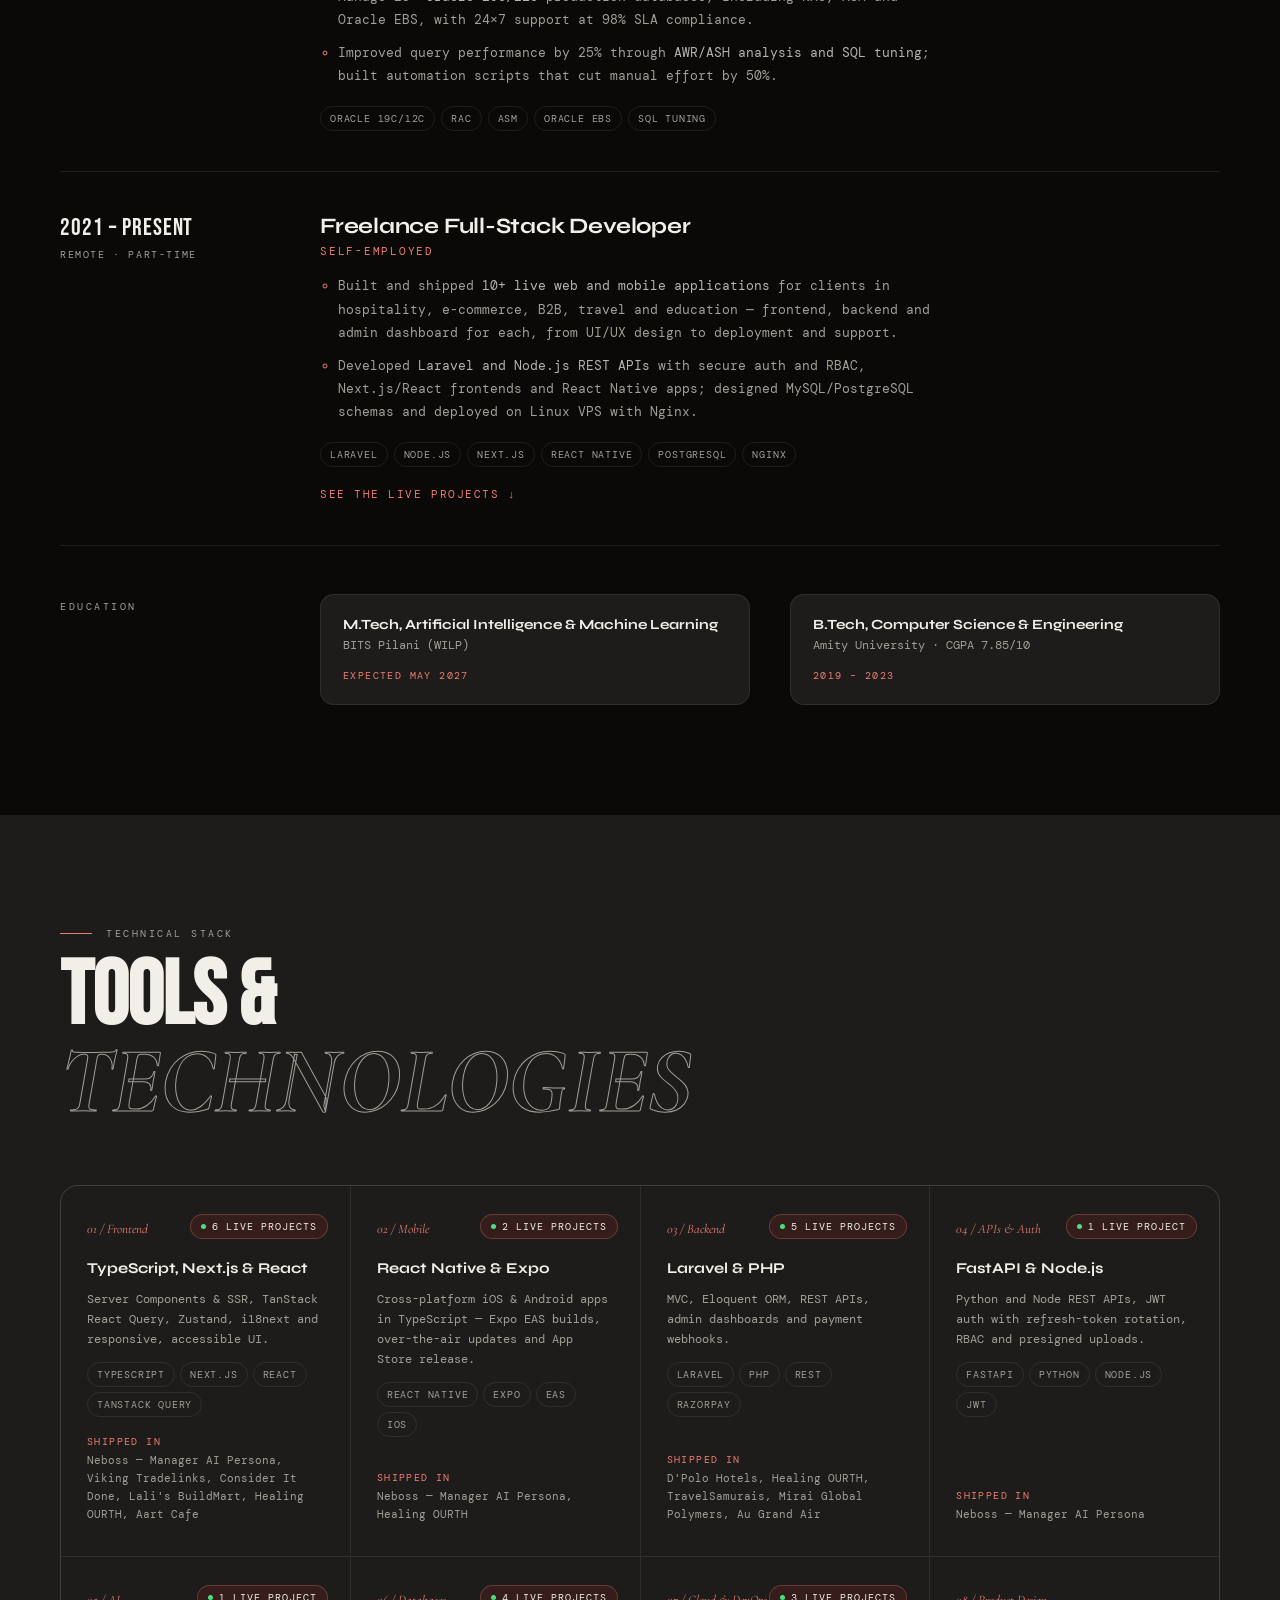
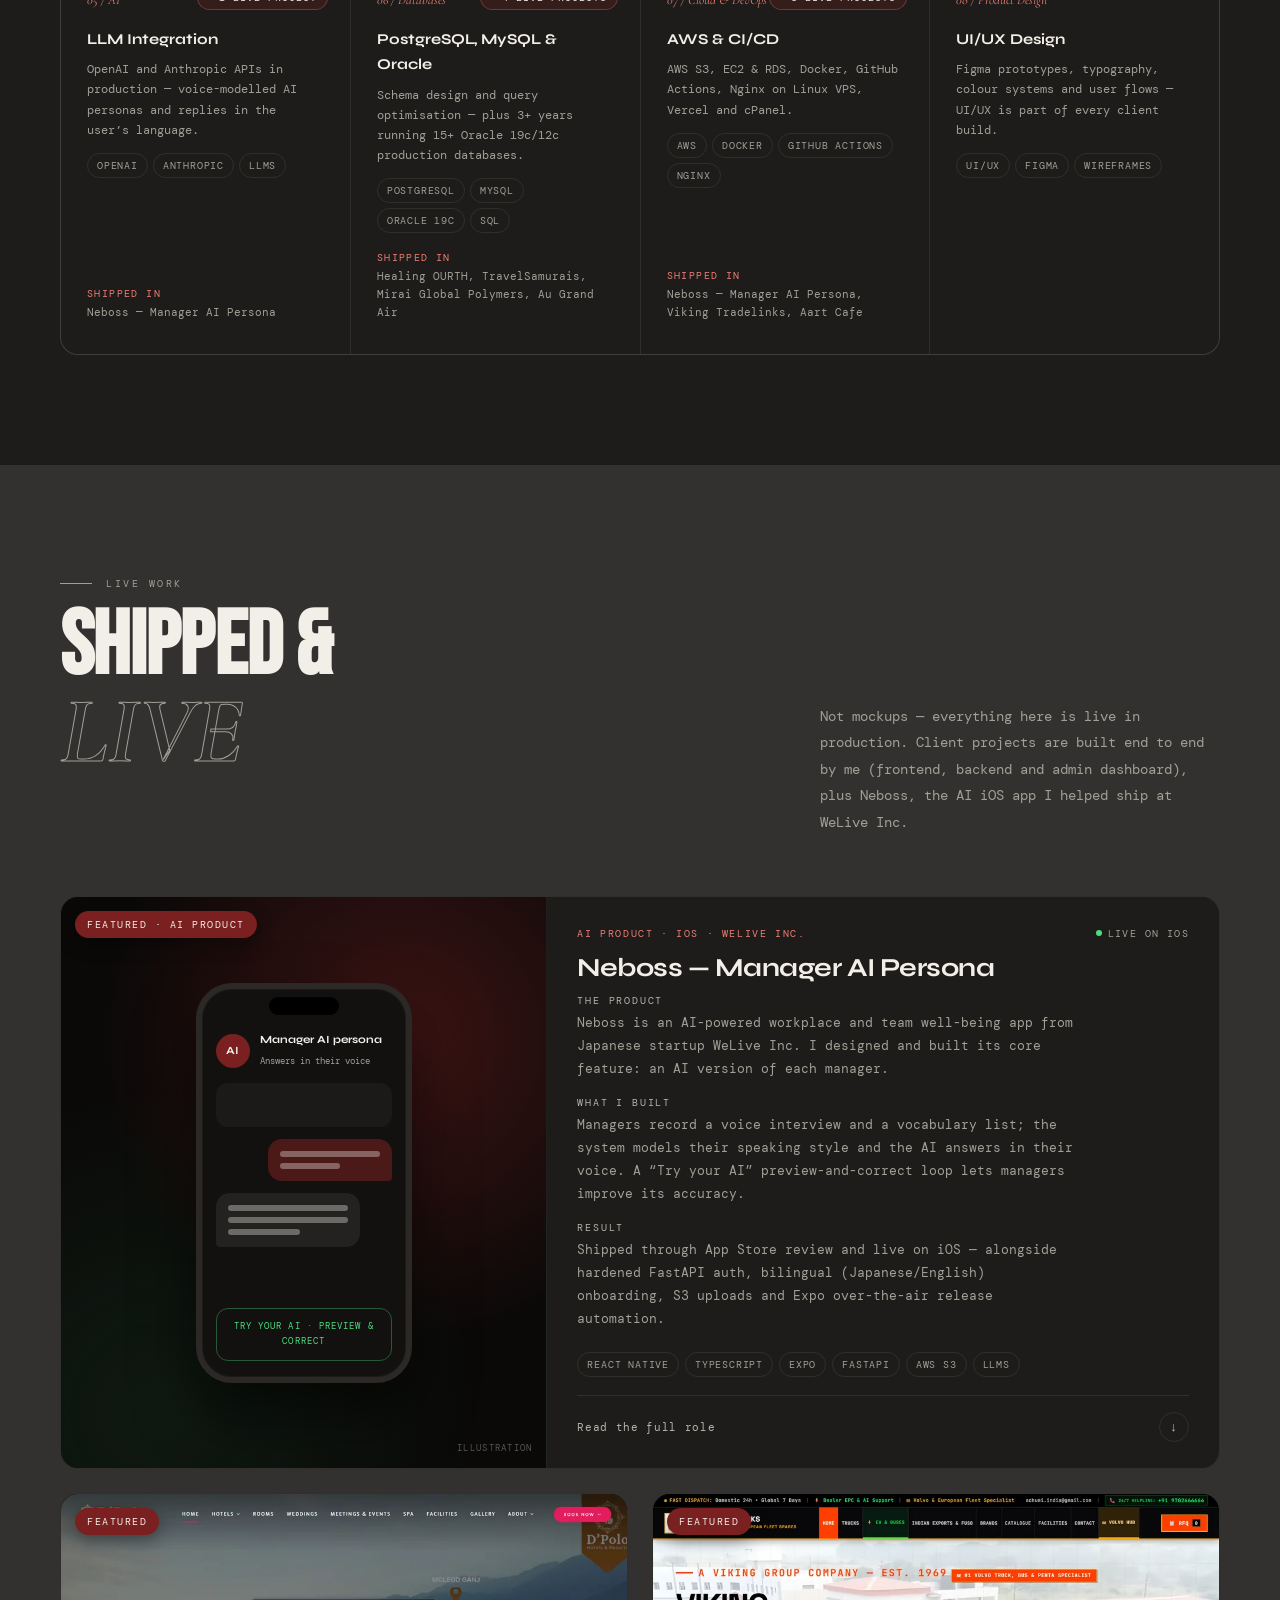
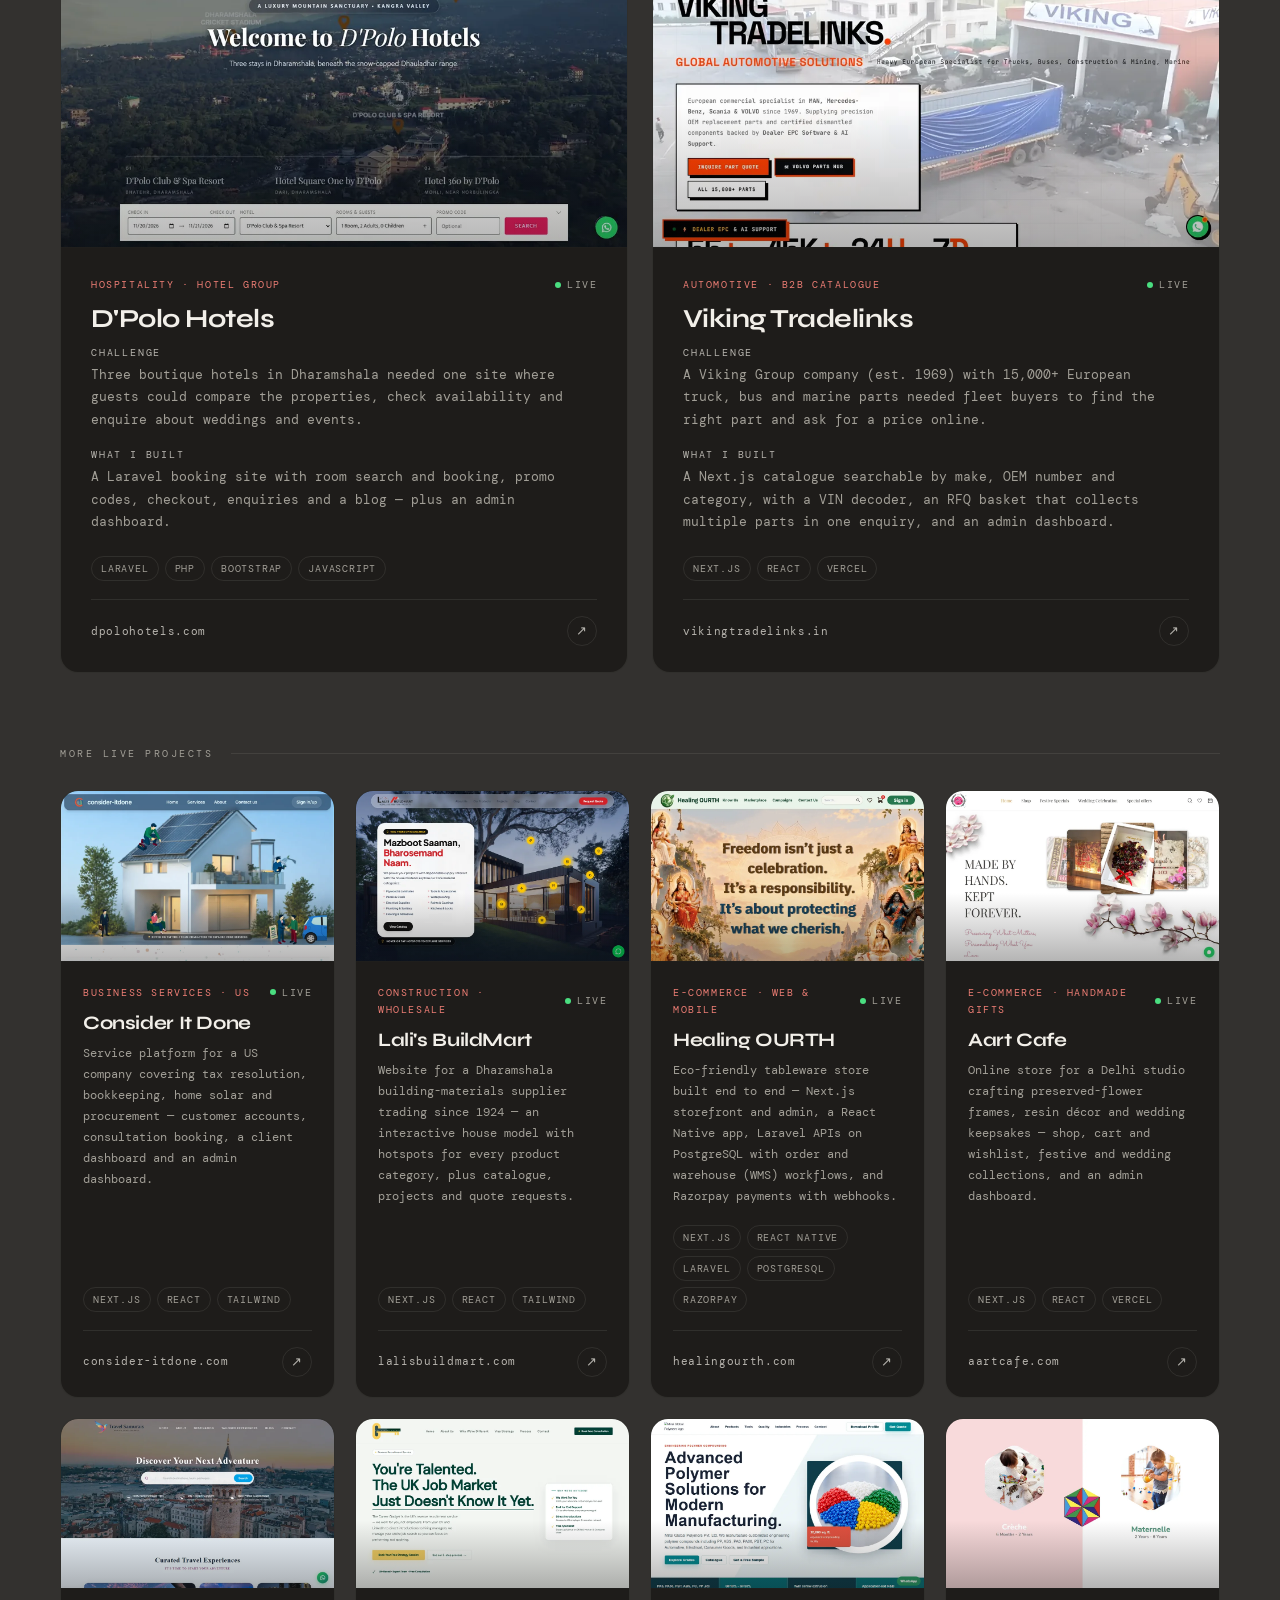
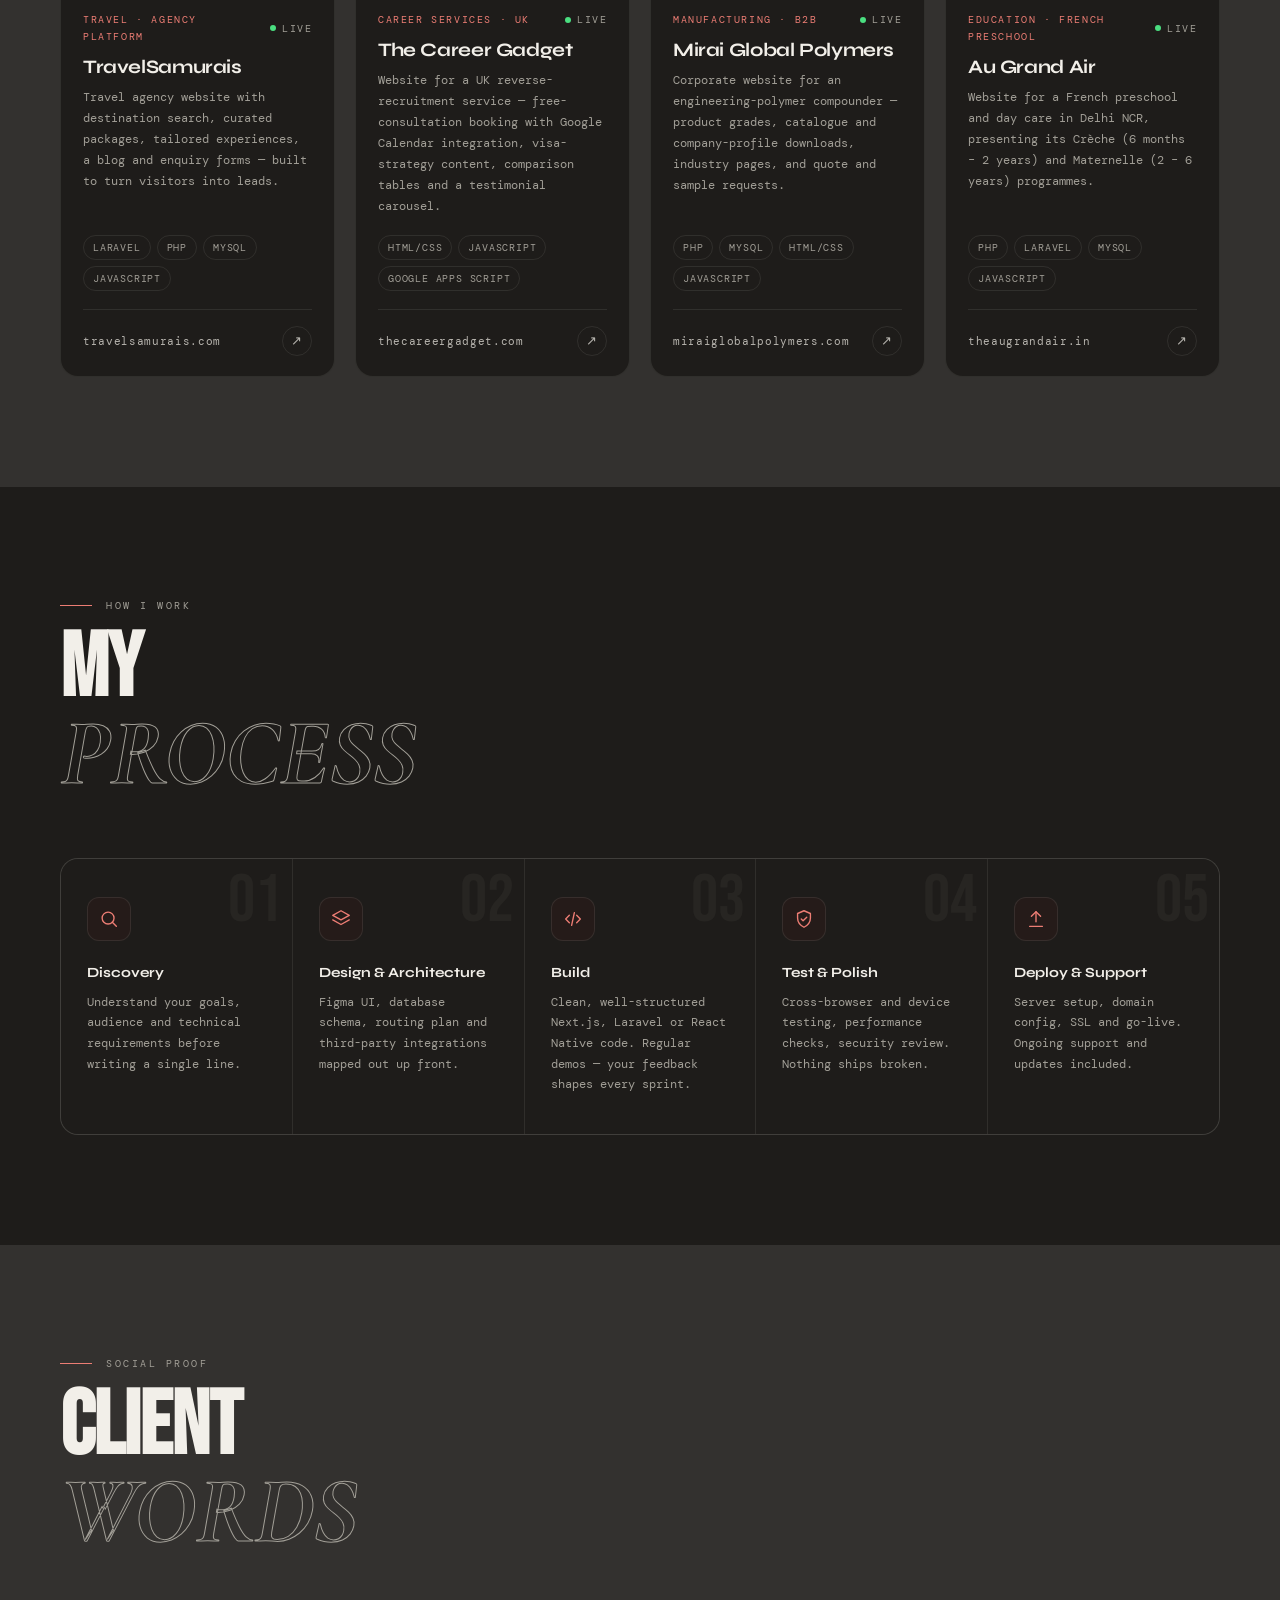
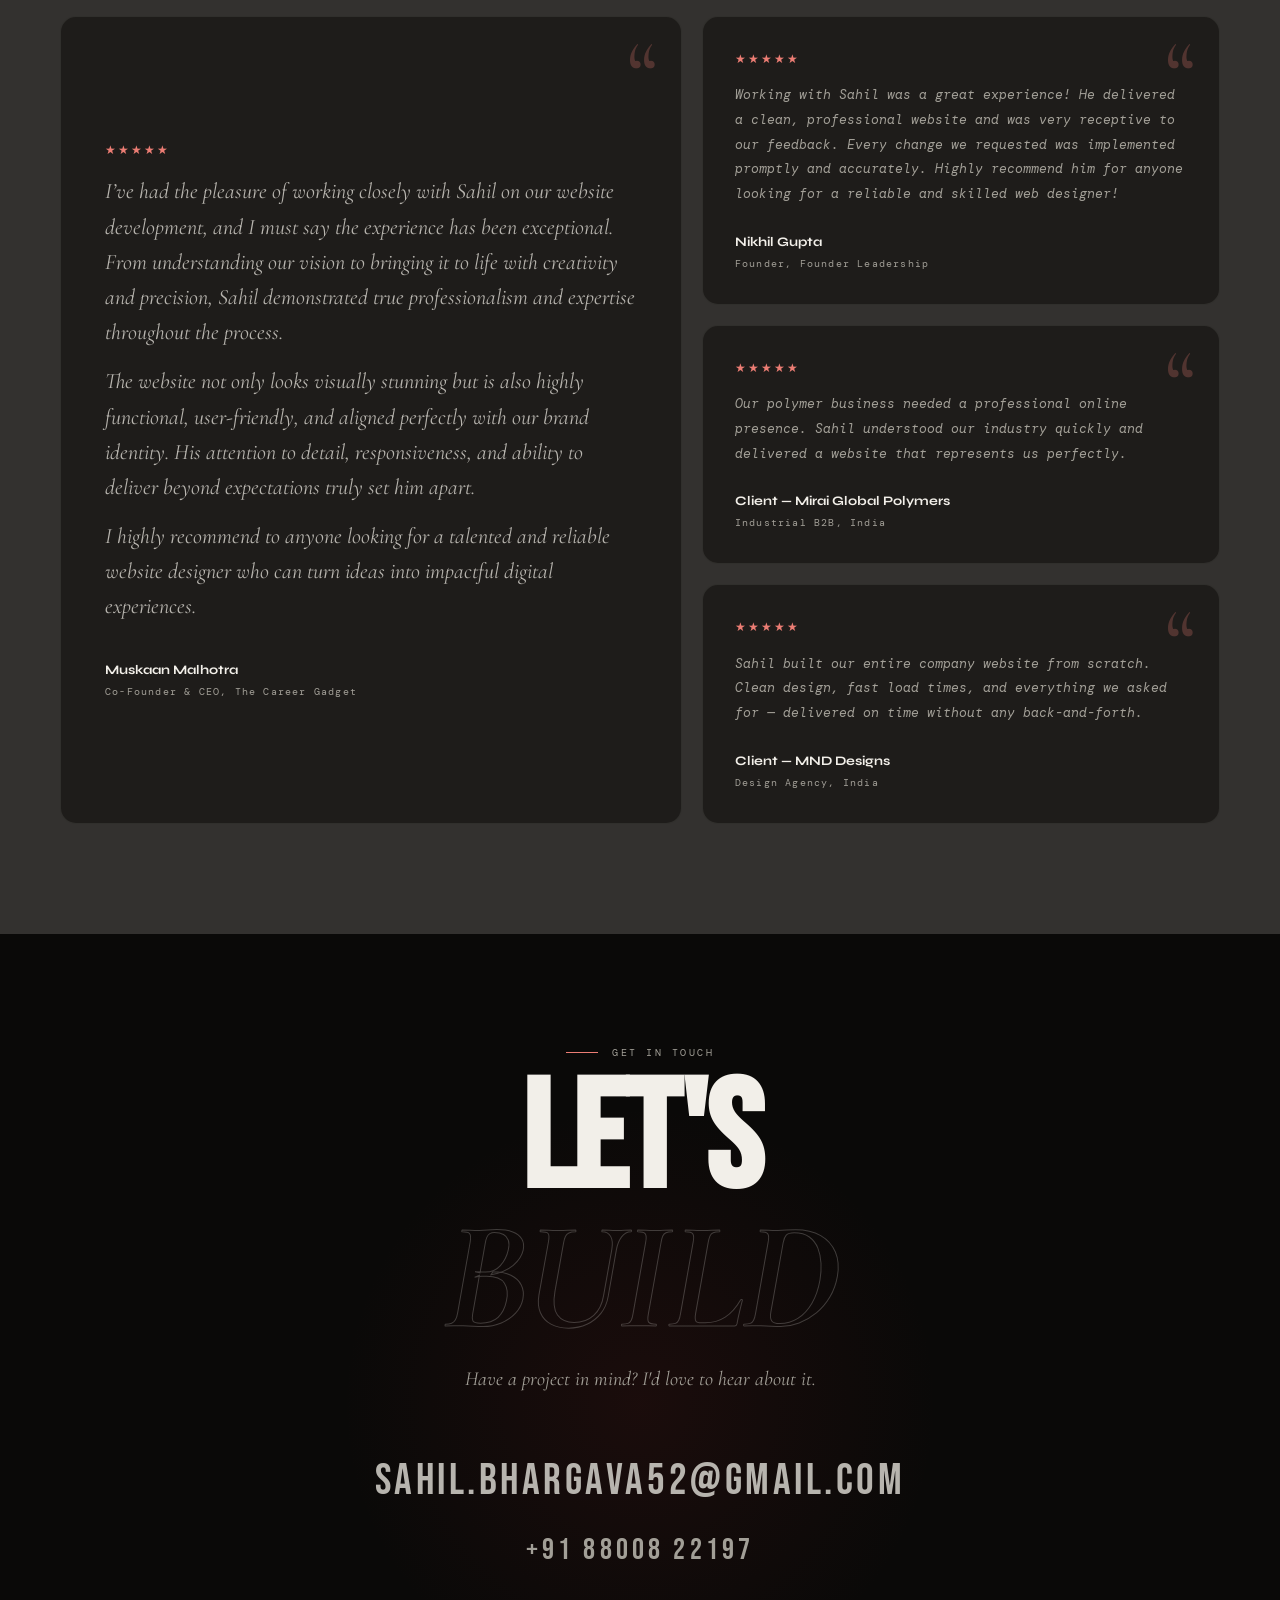
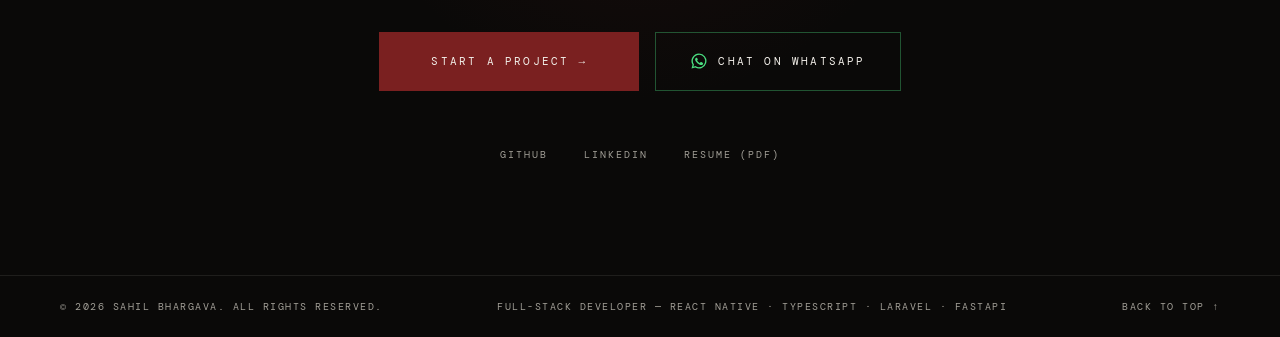
==== commit 63926189: "Implement code changes to enhance functionality and improve performance" ====
--- a/index.html
+++ b/index.html
@@ -3,27 +3,27 @@
 <head>
 <meta charset="UTF-8"/>
 <meta name="viewport" content="width=device-width,initial-scale=1.0"/>
-<title>Sahil Bhargava — Full Stack &amp; Mobile App Developer</title>
-<meta name="description" content="Sahil Bhargava is a full-stack and mobile developer building fast, production-ready websites and apps with Next.js, Laravel, PHP and React Native. 10+ live client projects across hospitality, e-commerce, B2B and services."/>
+<title>Sahil Bhargava — Full-Stack Developer · Web &amp; Mobile Apps</title>
+<meta name="description" content="Sahil Bhargava is a full-stack developer building web and mobile apps with React Native, TypeScript, Next.js, Laravel and FastAPI — 10+ live projects, an AI-powered iOS app at WeLive Inc., and 3+ years running enterprise Oracle databases."/>
 <meta name="author" content="Sahil Bhargava"/>
 <meta name="theme-color" content="#0a0908"/>
 <link rel="canonical" href="https://sahilbhargava.vercel.app/"/>
 <meta property="og:type" content="website"/>
 <meta property="og:url" content="https://sahilbhargava.vercel.app/"/>
 <meta property="og:site_name" content="Sahil Bhargava"/>
-<meta property="og:title" content="Sahil Bhargava — Full Stack &amp; Mobile App Developer"/>
-<meta property="og:description" content="Next.js, Laravel and React Native developer with 10+ live production websites. Available for new projects."/>
+<meta property="og:title" content="Sahil Bhargava — Full-Stack Developer · Web &amp; Mobile Apps"/>
+<meta property="og:description" content="React Native, TypeScript, Laravel and FastAPI developer — 10+ live projects, an AI-powered iOS app, and 3+ years in enterprise Oracle databases."/>
 <meta property="og:image" content="https://sahilbhargava.vercel.app/assets/og-image.jpg"/>
 <meta property="og:image:width" content="1200"/>
 <meta property="og:image:height" content="630"/>
-<meta property="og:image:alt" content="Sahil Bhargava — Full Stack &amp; Mobile App Developer"/>
+<meta property="og:image:alt" content="Sahil Bhargava — Full-Stack Developer · Web &amp; Mobile Apps"/>
 <meta name="twitter:card" content="summary_large_image"/>
 <meta name="twitter:image" content="https://sahilbhargava.vercel.app/assets/og-image.jpg"/>
 <link rel="icon" type="image/svg+xml" href="assets/favicon.svg"/>
 <link rel="preconnect" href="https://fonts.googleapis.com"/>
 <link rel="preconnect" href="https://fonts.gstatic.com" crossorigin/>
 <link href="https://fonts.googleapis.com/css2?family=Bebas+Neue&family=Cormorant+Garamond:ital,wght@0,300;0,600;1,300;1,600&family=DM+Mono:wght@300;400;500&family=Syne:wght@400;700;800&display=swap" rel="stylesheet"/>
-<link rel="stylesheet" href="css/styles.css?v=2.2"/>
+<link rel="stylesheet" href="css/styles.css?v=2.3"/>
 <script>document.documentElement.classList.add('js')</script>
 <script type="application/ld+json">
 {
@@ -32,11 +32,13 @@
   "name": "Sahil Bhargava",
   "url": "https://sahilbhargava.vercel.app/",
   "image": "https://sahilbhargava.vercel.app/assets/og-image.jpg",
-  "jobTitle": "Full Stack & Mobile App Developer",
+  "jobTitle": "Full-Stack Developer",
   "email": "mailto:sahil.bhargava52@gmail.com",
   "telephone": "+91-8800822197",
+  "address": { "@type": "PostalAddress", "addressLocality": "New Delhi", "addressCountry": "IN" },
+  "alumniOf": [{ "@type": "CollegeOrUniversity", "name": "Amity University" }, { "@type": "CollegeOrUniversity", "name": "BITS Pilani" }],
   "sameAs": ["https://github.com/sahilbhargava6", "https://www.linkedin.com/in/sahilbhargava6/"],
-  "knowsAbout": ["Next.js", "React", "Laravel", "PHP", "React Native", "Android", "iOS", "UI/UX Design", "MySQL", "PostgreSQL", "REST APIs"]
+  "knowsAbout": ["React Native", "Expo", "TypeScript", "React", "Next.js", "Laravel", "PHP", "Node.js", "FastAPI", "Python", "LLM integration", "PostgreSQL", "MySQL", "Oracle Database", "AWS", "Docker", "GitHub Actions"]
 }
 </script>
 </head>
@@ -55,10 +57,11 @@
     </button>
     <ul class="nav-menu" id="navMenu">
       <li><a href="#about">About</a></li>
+      <li><a href="#experience">Experience</a></li>
       <li><a href="#skills">Stack</a></li>
       <li><a href="#projects">Work</a></li>
-      <li><a href="#process">Process</a></li>
       <li><a href="#testimonials">Clients</a></li>
+      <li><a href="assets/Sahil_Bhargava_Resume.pdf" download="Sahil_Bhargava_Resume.pdf" class="nav-resume">Resume <span aria-hidden="true">↓</span><span class="sr-only"> (PDF)</span></a></li>
       <li><a href="#contact" class="nav-cta">Let's Talk</a></li>
     </ul>
   </nav>
@@ -73,12 +76,12 @@
     <div class="hero-content">
       <div class="hero-badge"><span class="badge-dot"></span>Available for new projects — 2026</div>
       <h1 class="hero-name glitch" data-text="SAHIL BHARGAVA" aria-label="Sahil Bhargava">SAHIL BHARGAVA</h1>
-      <p class="hero-sub"><span class="sr-only">I craft production-ready web and mobile apps with Next.js, Laravel and React Native.</span><span aria-hidden="true">I craft &nbsp;<span id="typed-text">production-ready web &amp; mobile apps.</span><span class="typed-cursor"></span></span></p>
-      <p class="hero-pitch">I build fast, conversion-focused websites and apps for growing businesses — from the first Figma frame to launch day.</p>
+      <p class="hero-sub"><span class="sr-only">I craft production-ready web and mobile apps with React Native, TypeScript, Next.js, Laravel and FastAPI.</span><span aria-hidden="true">I craft &nbsp;<span id="typed-text">production-ready web &amp; mobile apps.</span><span class="typed-cursor"></span></span></p>
+      <p class="hero-pitch">Full-stack developer shipping web and mobile apps since 2021 — <strong>10+ live projects</strong>, an <strong>AI-powered iOS app</strong> at WeLive Inc., and <strong>3+ years running enterprise Oracle databases</strong>.</p>
       <div class="hero-bottom">
         <div class="hero-cta-group">
           <a href="#projects" class="btn-primary"><span>View Live Projects</span></a>
-          <a href="#contact" class="btn-outline">Hire Me</a>
+          <a href="assets/Sahil_Bhargava_Resume.pdf" download="Sahil_Bhargava_Resume.pdf" class="btn-outline">Download Resume <span aria-hidden="true">↓</span><span class="sr-only"> (PDF)</span></a>
         </div>
         <div class="hero-scroll" aria-hidden="true"><div class="scroll-line"></div>Scroll</div>
       </div>
@@ -93,8 +96,8 @@
     <aside class="hero-side reveal-right delay-3" aria-label="Quick snapshot">
       <div class="hero-side-card hero-side-main">
         <div class="hero-side-kicker">Current Focus</div>
-        <h2 class="hero-side-title">Building premium websites &amp; mobile apps.</h2>
-        <p>Full-stack web &amp; mobile delivery, from Figma UI/UX designs to live app store deployment.</p>
+        <h2 class="hero-side-title">AI-powered web &amp; mobile apps.</h2>
+        <p>React Native, TypeScript &amp; FastAPI on mobile; Next.js &amp; Laravel on the web — from UI/UX to App Store release.</p>
         <div class="hero-side-live">
           <span class="hero-live-dot" aria-hidden="true"></span>
           <span class="hero-live-text">Live stack:</span>
@@ -103,9 +106,9 @@
         <div class="hero-side-recent">
           <div class="hero-side-recent-label">Recently shipped</div>
           <ul>
+            <li><span>Neboss AI · iOS</span><em>React Native</em></li>
             <li><span>D'Polo Hotels</span><em>Laravel</em></li>
             <li><span>Viking Tradelinks</span><em>Next.js</em></li>
-            <li><span>Consider It Done</span><em>Next.js</em></li>
           </ul>
         </div>
       </div>
@@ -116,8 +119,8 @@
           <div class="hero-side-label">Live Projects</div>
         </div>
         <div class="hero-side-card">
-          <div class="hero-side-stat">15+</div>
-          <div class="hero-side-label">Technologies</div>
+          <div class="hero-side-stat">3+</div>
+          <div class="hero-side-label">Yrs Enterprise DB</div>
         </div>
       </div>
     </aside>
@@ -127,18 +130,8 @@
 <!-- MARQUEE -->
 <div class="marquee-wrap" aria-hidden="true">
   <div class="marquee-track">
-    <div class="marquee-item">Next.js</div><div class="marquee-item">Laravel</div>
-    <div class="marquee-item">PHP</div><div class="marquee-item">React Native</div>
-    <div class="marquee-item">iOS &amp; Android</div><div class="marquee-item">UI/UX Design</div>
-    <div class="marquee-item">Tailwind</div><div class="marquee-item">JavaScript</div>
-    <div class="marquee-item">MySQL</div><div class="marquee-item">PostgreSQL</div>
-    <div class="marquee-item">REST APIs</div><div class="marquee-item">Vercel</div>
-    <div class="marquee-item">Next.js</div><div class="marquee-item">Laravel</div>
-    <div class="marquee-item">PHP</div><div class="marquee-item">React Native</div>
-    <div class="marquee-item">iOS &amp; Android</div><div class="marquee-item">UI/UX Design</div>
-    <div class="marquee-item">Tailwind</div><div class="marquee-item">JavaScript</div>
-    <div class="marquee-item">MySQL</div><div class="marquee-item">PostgreSQL</div>
-    <div class="marquee-item">REST APIs</div><div class="marquee-item">Vercel</div>
+    <div class="marquee-item">React Native</div><div class="marquee-item">TypeScript</div><div class="marquee-item">Next.js</div><div class="marquee-item">Laravel</div><div class="marquee-item">FastAPI</div><div class="marquee-item">Expo</div><div class="marquee-item">Node.js</div><div class="marquee-item">AWS</div><div class="marquee-item">PostgreSQL</div><div class="marquee-item">Oracle</div><div class="marquee-item">LLM Integration</div><div class="marquee-item">Docker</div>
+    <div class="marquee-item">React Native</div><div class="marquee-item">TypeScript</div><div class="marquee-item">Next.js</div><div class="marquee-item">Laravel</div><div class="marquee-item">FastAPI</div><div class="marquee-item">Expo</div><div class="marquee-item">Node.js</div><div class="marquee-item">AWS</div><div class="marquee-item">PostgreSQL</div><div class="marquee-item">Oracle</div><div class="marquee-item">LLM Integration</div><div class="marquee-item">Docker</div>
   </div>
 </div>
 
@@ -149,9 +142,9 @@
       <div class="sec-label reveal">About Me</div>
       <h2 class="sec-title reveal delay-1">WHO<br>AM <em>I</em></h2>
       <div class="about-text-block">
-        <p class="reveal delay-2">I'm <strong>Sahil Bhargava</strong>, a full-stack and mobile developer specialising in <strong>Next.js, Laravel and React Native</strong> — building robust, cross-platform products from first design to final deploy.</p>
-        <p class="reveal delay-3">From pixel-perfect interfaces in <strong>Figma &amp; Next.js</strong>, to high-performance <strong>Android &amp; iOS</strong> apps, to backends scaled on <strong>Laravel, Node.js, MySQL &amp; PostgreSQL</strong> — I own the entire stack.</p>
-        <p class="reveal delay-4">I've shipped production websites for clients in <strong>hospitality, manufacturing, e-commerce, education and professional services</strong> — all live today. I bring discipline, clean code and a product-first mindset to every project.</p>
+        <p class="reveal delay-2">I'm <strong>Sahil Bhargava</strong>, a full-stack developer who has shipped <strong>10+ live web and mobile applications</strong> since 2021 with <strong>React Native, React, Next.js, TypeScript, Laravel and Node.js</strong>. Most recently I worked on <strong>Neboss</strong>, an AI-powered iOS app, at Japanese startup <strong>WeLive Inc.</strong></p>
+        <p class="reveal delay-3">I own projects end to end — UI/UX and database design, REST APIs, secure authentication, cloud deployment and maintenance — for clients in <strong>hospitality, e-commerce, B2B, travel and education</strong>.</p>
+        <p class="reveal delay-4">Alongside product work, I bring <strong>3+ years running enterprise Oracle databases</strong> at Kyndryl for a US healthcare client — real depth in SQL performance and data modelling. I'm also completing an <strong>M.Tech in AI &amp; Machine Learning</strong> at BITS Pilani.</p>
       </div>
       <div class="stats-row reveal delay-5">
         <div class="stat-box">
@@ -159,8 +152,8 @@
           <div class="stat-l">Live Projects</div>
         </div>
         <div class="stat-box">
-          <div class="stat-n" data-target="15">15+</div>
-          <div class="stat-l">Technologies</div>
+          <div class="stat-n" data-target="3">3+</div>
+          <div class="stat-l">Years Enterprise DB</div>
         </div>
         <div class="stat-box">
           <div class="stat-n" data-target="10">10+</div>
@@ -180,66 +173,129 @@
   </div>
 </section>
 
+<!-- EXPERIENCE (matches the resume PDF in assets/) -->
+<section id="experience" class="sec">
+  <div class="sec-label reveal">Experience</div>
+  <h2 class="sec-title reveal delay-1">WHERE I'VE<br><em>WORKED</em></h2>
+  <ol class="exp-list">
+
+    <li class="exp-item reveal">
+      <div class="exp-when"><span class="exp-dates">Sep 2026 – Nov 2026</span><span class="exp-mode">Remote · Part-time</span></div>
+      <div class="exp-main">
+        <h3 class="exp-role">Software Engineering Intern <span class="exp-at">WeLive Inc. · Japan</span></h3>
+        <p class="exp-context">Product: <strong>Neboss</strong>, an AI-powered workplace and team well-being app — live on iOS.</p>
+        <ul class="exp-points">
+          <li>Designed and built Neboss's core <strong>manager AI persona</strong>: managers record a voice interview and vocabulary list, the system models their speaking style, and the AI answers in their voice — with a “Try your AI” preview-and-correct loop to improve accuracy.</li>
+          <li>Hardened authentication in <strong>FastAPI</strong>: 48-hour sessions with access tokens capped at session expiry, a race-free refresh-token rotation fix and ownership checks on file uploads.</li>
+          <li>Built first-login onboarding end to end in FastAPI and <strong>React Native (TypeScript)</strong> — forced password change, server-recorded consent and profile setup in Japanese and English.</li>
+          <li>Built secure profile-photo uploads to <strong>AWS S3</strong> using presigned URLs.</li>
+          <li>Shipped the iOS app through <strong>App Store review</strong>, fixing microphone, clipped-text and blank-screen issues, and set up release automation with <strong>Expo over-the-air updates and GitHub Actions</strong>.</li>
+        </ul>
+        <ul class="exp-tags" aria-label="Tech used"><li>React Native</li><li>TypeScript</li><li>Expo</li><li>FastAPI</li><li>AWS S3</li><li>LLMs</li><li>GitHub Actions</li></ul>
+      </div>
+    </li>
+
+    <li class="exp-item reveal">
+      <div class="exp-when"><span class="exp-dates">Aug 2023 – Present</span><span class="exp-mode">New Delhi</span></div>
+      <div class="exp-main">
+        <h3 class="exp-role">Oracle Database Administrator <span class="exp-at">Kyndryl Solutions</span></h3>
+        <p class="exp-context">Client: <strong>Elevance Health</strong> (US healthcare) — enterprise production databases.</p>
+        <div class="exp-metrics">
+          <div><b>15+</b><span>Production Oracle DBs</span></div>
+          <div><b>98%</b><span>SLA compliance, 24×7</span></div>
+          <div><b>25%</b><span>Faster queries</span></div>
+          <div><b>50%</b><span>Less manual effort</span></div>
+        </div>
+        <ul class="exp-points">
+          <li>Manage 15+ <strong>Oracle 19c/12c</strong> production databases, including RAC, ASM and Oracle EBS, with 24×7 support at 98% SLA compliance.</li>
+          <li>Improved query performance by 25% through <strong>AWR/ASH analysis and SQL tuning</strong>; built automation scripts that cut manual effort by 50%.</li>
+        </ul>
+        <ul class="exp-tags" aria-label="Tech used"><li>Oracle 19c/12c</li><li>RAC</li><li>ASM</li><li>Oracle EBS</li><li>SQL Tuning</li></ul>
+      </div>
+    </li>
+
+    <li class="exp-item reveal">
+      <div class="exp-when"><span class="exp-dates">2021 – Present</span><span class="exp-mode">Remote · Part-time</span></div>
+      <div class="exp-main">
+        <h3 class="exp-role">Freelance Full-Stack Developer <span class="exp-at">Self-employed</span></h3>
+        <ul class="exp-points">
+          <li>Built and shipped <strong>10+ live web and mobile applications</strong> for clients in hospitality, e-commerce, B2B, travel and education — frontend, backend and admin dashboard for each, from UI/UX design to deployment and support.</li>
+          <li>Developed <strong>Laravel and Node.js REST APIs</strong> with secure auth and RBAC, Next.js/React frontends and React Native apps; designed MySQL/PostgreSQL schemas and deployed on Linux VPS with Nginx.</li>
+        </ul>
+        <ul class="exp-tags" aria-label="Tech used"><li>Laravel</li><li>Node.js</li><li>Next.js</li><li>React Native</li><li>PostgreSQL</li><li>Nginx</li></ul>
+        <a class="exp-link" href="#projects">See the live projects <span aria-hidden="true">↓</span></a>
+      </div>
+    </li>
+
+  </ol>
+
+  <div class="edu reveal">
+    <div class="edu-label">Education</div>
+    <div class="edu-item"><div><strong>M.Tech, Artificial Intelligence &amp; Machine Learning</strong><span>BITS Pilani (WILP)</span></div><em>Expected May 2027</em></div>
+    <div class="edu-item"><div><strong>B.Tech, Computer Science &amp; Engineering</strong><span>Amity University · CGPA 7.85/10</span></div><em>2019 – 2023</em></div>
+  </div>
+</section>
+
 <!-- SKILLS -->
 <section id="skills" class="sec">
   <div class="sec-label reveal">Technical Stack</div>
   <h2 class="sec-title reveal delay-1">TOOLS &amp;<br><em>TECHNOLOGIES</em></h2>
   <div class="skills-grid reveal delay-2">
 
-    <div class="skill-item" data-match="Next.js,React">
-      <span class="skill-num">01 / Modern Frontend</span>
-      <h3 class="skill-name">Next.js &amp; React</h3>
-      <p class="skill-desc">React frameworks, Server Components, SSR, state management, SPA/MPA, responsive layout.</p>
-      <div class="skill-tags"><span class="stag">Next.js</span><span class="stag">React</span><span class="stag">SSR</span><span class="stag">Tailwind</span></div>
+    <div class="skill-item" data-match="Next.js,TypeScript">
+      <span class="skill-num">01 / Frontend</span>
+      <h3 class="skill-name">TypeScript, Next.js &amp; React</h3>
+      <p class="skill-desc">Server Components &amp; SSR, TanStack React Query, Zustand, i18next and responsive, accessible UI.</p>
+      <div class="skill-tags"><span class="stag">TypeScript</span><span class="stag">Next.js</span><span class="stag">React</span><span class="stag">TanStack Query</span></div>
+    </div>
+
+    <div class="skill-item" data-match="React Native,Expo">
+      <span class="skill-num">02 / Mobile</span>
+      <h3 class="skill-name">React Native &amp; Expo</h3>
+      <p class="skill-desc">Cross-platform iOS &amp; Android apps in TypeScript — Expo EAS builds, over-the-air updates and App Store release.</p>
+      <div class="skill-tags"><span class="stag">React Native</span><span class="stag">Expo</span><span class="stag">EAS</span><span class="stag">iOS</span></div>
     </div>
 
     <div class="skill-item" data-match="Laravel,PHP">
-      <span class="skill-num">02 / Backend</span>
+      <span class="skill-num">03 / Backend</span>
       <h3 class="skill-name">Laravel &amp; PHP</h3>
-      <p class="skill-desc">MVC architecture, Eloquent ORM, Blade templates, REST APIs, middleware, secure auth.</p>
-      <div class="skill-tags"><span class="stag">Laravel</span><span class="stag">PHP</span><span class="stag">MVC</span></div>
+      <p class="skill-desc">MVC, Eloquent ORM, REST APIs, admin dashboards and payment webhooks.</p>
+      <div class="skill-tags"><span class="stag">Laravel</span><span class="stag">PHP</span><span class="stag">REST</span><span class="stag">Razorpay</span></div>
+    </div>
+
+    <div class="skill-item" data-match="FastAPI,Node.js">
+      <span class="skill-num">04 / APIs &amp; Auth</span>
+      <h3 class="skill-name">FastAPI &amp; Node.js</h3>
+      <p class="skill-desc">Python and Node REST APIs, JWT auth with refresh-token rotation, RBAC and presigned uploads.</p>
+      <div class="skill-tags"><span class="stag">FastAPI</span><span class="stag">Python</span><span class="stag">Node.js</span><span class="stag">JWT</span></div>
+    </div>
+
+    <div class="skill-item" data-match="LLMs">
+      <span class="skill-num">05 / AI</span>
+      <h3 class="skill-name">LLM Integration</h3>
+      <p class="skill-desc">OpenAI and Anthropic APIs in production — voice-modelled AI personas and replies in the user’s language.</p>
+      <div class="skill-tags"><span class="stag">OpenAI</span><span class="stag">Anthropic</span><span class="stag">LLMs</span></div>
+    </div>
+
+    <div class="skill-item" data-match="PostgreSQL,MySQL">
+      <span class="skill-num">06 / Databases</span>
+      <h3 class="skill-name">PostgreSQL, MySQL &amp; Oracle</h3>
+      <p class="skill-desc">Schema design and query optimisation — plus 3+ years running 15+ Oracle 19c/12c production databases.</p>
+      <div class="skill-tags"><span class="stag">PostgreSQL</span><span class="stag">MySQL</span><span class="stag">Oracle 19c</span><span class="stag">SQL</span></div>
+    </div>
+
+    <div class="skill-item" data-match="AWS S3,Vercel">
+      <span class="skill-num">07 / Cloud &amp; DevOps</span>
+      <h3 class="skill-name">AWS &amp; CI/CD</h3>
+      <p class="skill-desc">AWS S3, EC2 &amp; RDS, Docker, GitHub Actions, Nginx on Linux VPS, Vercel and cPanel.</p>
+      <div class="skill-tags"><span class="stag">AWS</span><span class="stag">Docker</span><span class="stag">GitHub Actions</span><span class="stag">Nginx</span></div>
     </div>
 
     <div class="skill-item">
-      <span class="skill-num">03 / Mobile Dev</span>
-      <h3 class="skill-name">React Native</h3>
-      <p class="skill-desc">Cross-platform mobile apps, native bridges, state/navigation management, performance.</p>
-      <div class="skill-tags"><span class="stag">React Native</span><span class="stag">JavaScript</span><span class="stag">Apps</span></div>
-    </div>
-
-    <div class="skill-item">
-      <span class="skill-num">04 / Native Apps</span>
-      <h3 class="skill-name">Android &amp; iOS</h3>
-      <p class="skill-desc">App store distribution, native SDK integrations, build configurations, Gradle/Xcode builds.</p>
-      <div class="skill-tags"><span class="stag">Android</span><span class="stag">iOS</span><span class="stag">Xcode</span><span class="stag">Gradle</span></div>
-    </div>
-
-    <div class="skill-item">
-      <span class="skill-num">05 / Product Design</span>
+      <span class="skill-num">08 / Product Design</span>
       <h3 class="skill-name">UI/UX Design</h3>
-      <p class="skill-desc">High-fidelity prototyping in Figma, wireframing, typography, color systems, user flows.</p>
+      <p class="skill-desc">Figma prototypes, typography, colour systems and user flows — UI/UX is part of every client build.</p>
       <div class="skill-tags"><span class="stag">UI/UX</span><span class="stag">Figma</span><span class="stag">Wireframes</span></div>
-    </div>
-
-    <div class="skill-item" data-match="MySQL,PostgreSQL">
-      <span class="skill-num">06 / Databases</span>
-      <h3 class="skill-name">MySQL &amp; PostgreSQL</h3>
-      <p class="skill-desc">Schema design, migrations, indexing, query optimisation, stored procedures, Oracle DB.</p>
-      <div class="skill-tags"><span class="stag">MySQL</span><span class="stag">PostgreSQL</span><span class="stag">Oracle</span></div>
-    </div>
-
-    <div class="skill-item">
-      <span class="skill-num">07 / API Integration</span>
-      <h3 class="skill-name">REST APIs &amp; Integration</h3>
-      <p class="skill-desc">Resource routing, token auth, third-party API integration, JSON formatting, webhooks.</p>
-      <div class="skill-tags"><span class="stag">REST</span><span class="stag">JSON</span><span class="stag">Webhooks</span></div>
-    </div>
-
-    <div class="skill-item">
-      <span class="skill-num">08 / DevOps</span>
-      <h3 class="skill-name">Server &amp; Deployment</h3>
-      <p class="skill-desc">Vercel, cPanel, VPS, Apache &amp; Nginx setups, domain configuration, SSL, Git deployments.</p>
-      <div class="skill-tags"><span class="stag">Vercel</span><span class="stag">cPanel</span><span class="stag">Nginx</span><span class="stag">Git</span></div>
     </div>
 
   </div>
@@ -255,11 +311,40 @@
       <div class="sec-label reveal">Live Work</div>
       <h2 class="sec-title reveal delay-1">SHIPPED &amp;<br><em>LIVE</em></h2>
     </div>
-    <p class="proj-desc reveal-right delay-2">Not mockups — every project here is a live production site serving real customers, built end-to-end by me.</p>
+    <p class="proj-desc reveal-right delay-2">Not mockups — everything here is live in production. Client projects are built end to end by me (frontend, backend and admin dashboard), plus Neboss, the AI iOS app I helped ship at WeLive Inc.</p>
   </div>
 
   <!-- FEATURED -->
   <div class="proj-featured">
+
+    <!-- Team product (WeLive Inc.) — data-status="team" keeps it out of the client live-project counts -->
+    <article class="proj-card proj-card--featured proj-card--wide reveal" data-status="team">
+      <div class="proj-preview proj-preview--neboss" aria-hidden="true">
+        <div class="nb-phone">
+          <div class="nb-notch"></div>
+          <div class="nb-screen">
+            <div class="nb-head"><span class="nb-avatar">AI</span><div><b>Manager AI persona</b><small>Answers in their voice</small></div></div>
+            <div class="nb-wave"><i></i><i></i><i></i><i></i><i></i><i></i><i></i><i></i><i></i><i></i><i></i><i></i><i></i><i></i></div>
+            <div class="nb-bubble nb-bubble--me"><i></i><i></i></div>
+            <div class="nb-bubble nb-bubble--ai"><i></i><i></i><i></i></div>
+            <div class="nb-try">Try your AI · preview &amp; correct</div>
+          </div>
+        </div>
+        <span class="proj-badge">Featured · AI Product</span>
+        <span class="nb-note">Illustration</span>
+      </div>
+      <div class="proj-body">
+        <div class="proj-meta"><span class="proj-type">AI Product · iOS · WeLive Inc.</span><span class="proj-live"><span class="live-dot"></span>Live on iOS</span></div>
+        <h3 class="proj-name">Neboss — Manager AI Persona</h3>
+        <dl class="proj-case">
+          <div><dt>The product</dt><dd>Neboss is an AI-powered workplace and team well-being app from Japanese startup WeLive Inc. I designed and built its core feature: an AI version of each manager.</dd></div>
+          <div><dt>What I built</dt><dd>Managers record a voice interview and a vocabulary list; the system models their speaking style and the AI answers in their voice. A “Try your AI” preview-and-correct loop lets managers improve its accuracy.</dd></div>
+          <div><dt>Result</dt><dd>Shipped through App Store review and live on iOS — alongside hardened FastAPI auth, bilingual (Japanese/English) onboarding, S3 uploads and Expo over-the-air release automation.</dd></div>
+        </dl>
+        <ul class="proj-tech" aria-label="Tech stack"><li>React Native</li><li>TypeScript</li><li>Expo</li><li>FastAPI</li><li>AWS S3</li><li>LLMs</li></ul>
+        <a class="proj-link" href="#experience">Read the full role<span class="proj-link-arrow" aria-hidden="true">↓</span></a>
+      </div>
+    </article>
 
     <article class="proj-card proj-card--featured reveal delay-1" data-status="live" data-domain="dpolohotels.com">
       <div class="proj-preview" aria-hidden="true">
@@ -271,7 +356,7 @@
         <h3 class="proj-name">D'Polo Hotels</h3>
         <dl class="proj-case">
           <div><dt>Challenge</dt><dd>Three boutique hotels in Dharamshala needed one site where guests could compare the properties, check availability and enquire about weddings and events.</dd></div>
-          <div><dt>What I built</dt><dd>A Laravel site with room and suite listings for each hotel, an availability search by date, hotel and guests, and dedicated wedding, events and spa pages.</dd></div>
+          <div><dt>What I built</dt><dd>A Laravel booking site with room search and booking, promo codes, checkout, enquiries and a blog — plus an admin dashboard.</dd></div>
           <!-- RESULT: add one real, verifiable outcome, e.g.
           <div><dt>Result</dt><dd>Launched in 5 weeks · direct booking enquiries up 2× in the first quarter</dd></div> -->
         </dl>
@@ -290,7 +375,7 @@
         <h3 class="proj-name">Viking Tradelinks</h3>
         <dl class="proj-case">
           <div><dt>Challenge</dt><dd>A Viking Group company (est. 1969) with 15,000+ European truck, bus and marine parts needed fleet buyers to find the right part and ask for a price online.</dd></div>
-          <div><dt>What I built</dt><dd>A Next.js catalogue with brand hubs for MAN, Mercedes-Benz, Scania and Volvo, and a request-for-quote cart that collects multiple parts in one enquiry.</dd></div>
+          <div><dt>What I built</dt><dd>A Next.js catalogue searchable by make, OEM number and category, with a VIN decoder, an RFQ basket that collects multiple parts in one enquiry, and an admin dashboard.</dd></div>
           <!-- RESULT: add one real, verifiable outcome, e.g.
           <div><dt>Result</dt><dd>Quote requests now arrive itemised · launched in 6 weeks</dd></div> -->
         </dl>
@@ -312,7 +397,7 @@
       <div class="proj-body">
         <div class="proj-meta"><span class="proj-type">Business Services · US</span><span class="proj-live"><span class="live-dot"></span>Live</span></div>
         <h3 class="proj-name">Consider It Done</h3>
-        <p class="proj-info">Service platform for a US company covering tax resolution, bookkeeping, home solar and procurement — an interactive illustrated hero, customer accounts, step-by-step consultation booking and GDPR/CCPA consent.</p>
+        <p class="proj-info">Service platform for a US company covering tax resolution, bookkeeping, home solar and procurement — customer accounts, consultation booking, a client dashboard and an admin dashboard.</p>
         <ul class="proj-tech" aria-label="Tech stack"><li>Next.js</li><li>React</li><li>Tailwind</li></ul>
         <a class="proj-link" href="https://www.consider-itdone.com/" target="_blank" rel="noopener noreferrer">consider-itdone.com<span class="sr-only"> (opens in a new tab)</span><span class="proj-link-arrow" aria-hidden="true">↗</span></a>
       </div>
@@ -336,10 +421,10 @@
         <img src="assets/projects/healingourth.webp" alt="" width="960" height="600" loading="lazy" decoding="async"/>
       </div>
       <div class="proj-body">
-        <div class="proj-meta"><span class="proj-type">Eco Products · Marketplace</span><span class="proj-live"><span class="live-dot"></span>Live</span></div>
+        <div class="proj-meta"><span class="proj-type">E-commerce · Web &amp; Mobile</span><span class="proj-live"><span class="live-dot"></span>Live</span></div>
         <h3 class="proj-name">Healing OURTH</h3>
-        <p class="proj-info">Marketplace for a plastic-free tableware brand making compostable bowls and plates — product catalogue, cart and wishlist, customer sign-in and seasonal campaign pages.</p>
-        <ul class="proj-tech" aria-label="Tech stack"><li>Next.js</li><li>React</li><li>Tailwind</li><li>TypeScript</li></ul>
+        <p class="proj-info">Eco-friendly tableware store built end to end — Next.js storefront and admin, a React Native app, Laravel APIs on PostgreSQL with order and warehouse (WMS) workflows, and Razorpay payments with webhooks.</p>
+        <ul class="proj-tech" aria-label="Tech stack"><li>Next.js</li><li>React Native</li><li>Laravel</li><li>PostgreSQL</li><li>Razorpay</li></ul>
         <a class="proj-link" href="https://www.healingourth.com/" target="_blank" rel="noopener noreferrer">healingourth.com<span class="sr-only"> (opens in a new tab)</span><span class="proj-link-arrow" aria-hidden="true">↗</span></a>
       </div>
     </article>
@@ -351,7 +436,7 @@
       <div class="proj-body">
         <div class="proj-meta"><span class="proj-type">E-commerce · Handmade Gifts</span><span class="proj-live"><span class="live-dot"></span>Live</span></div>
         <h3 class="proj-name">Aart Cafe</h3>
-        <p class="proj-info">Online store for a Delhi studio crafting preserved-flower frames, resin décor and wedding keepsakes — shop, wishlist and bag, festive and wedding collections, and customer reviews.</p>
+        <p class="proj-info">Online store for a Delhi studio crafting preserved-flower frames, resin décor and wedding keepsakes — shop, cart and wishlist, festive and wedding collections, and an admin dashboard.</p>
         <ul class="proj-tech" aria-label="Tech stack"><li>Next.js</li><li>React</li><li>Vercel</li></ul>
         <a class="proj-link" href="https://www.aartcafe.com/" target="_blank" rel="noopener noreferrer">aartcafe.com<span class="sr-only"> (opens in a new tab)</span><span class="proj-link-arrow" aria-hidden="true">↗</span></a>
       </div>
@@ -561,7 +646,8 @@
   </div>
   <ul class="socials reveal delay-5">
     <li><a href="https://github.com/sahilbhargava6" target="_blank" rel="noopener noreferrer">GitHub</a></li>
-    <li><a href="https://www.linkedin.com/in/sahilbhargava6/" target="_blank" rel="noopener noreferrer">LinkedIn</a></li>  </ul>
+    <li><a href="https://www.linkedin.com/in/sahilbhargava6/" target="_blank" rel="noopener noreferrer">LinkedIn</a></li>
+    <li><a href="assets/Sahil_Bhargava_Resume.pdf" download="Sahil_Bhargava_Resume.pdf">Resume (PDF)</a></li>  </ul>
 </section>
 
 </main>
@@ -586,10 +672,10 @@
 
 <footer>
   <span>© <span id="year">2026</span> Sahil Bhargava. All rights reserved.</span>
-  <span>Full Stack &amp; Mobile Developer — Next.js, Laravel, React Native</span>
+  <span>Full-Stack Developer — React Native · TypeScript · Laravel · FastAPI</span>
   <a href="#hero" class="to-top">Back to top ↑</a>
 </footer>
 
-<script src="js/script.js?v=2.2"></script>
+<script src="js/script.js?v=2.3"></script>
 </body>
 </html>
--- a/css/styles.css
+++ b/css/styles.css
@@ -305,9 +305,69 @@
 @keyframes glitch1{0%,90%,100%{transform:translate(0)}92%{transform:translate(-3px,1px)}94%{transform:translate(2px,-1px)}97%{transform:translate(-2px,2px)}}
 @keyframes glitch2{0%,88%,100%{transform:translate(0)}90%{transform:translate(3px,1px)}93%{transform:translate(-2px,-1px)}97%{transform:translate(-3px,-1px)}}
 
+/* RESUME LINKS */
+.nav-menu a.nav-resume{color:var(--accent)}
+.nav-menu a.nav-resume:hover{color:var(--white)}
+.hero-pitch strong{color:var(--ash);font-weight:400}
+
+/* EXPERIENCE */
+#experience{background:var(--bg3)}
+.exp-list{list-style:none;display:flex;flex-direction:column;border-top:1px solid var(--border)}
+.exp-item{display:grid;grid-template-columns:220px minmax(0,1fr);gap:40px;padding:40px 0;border-bottom:1px solid var(--border)}
+.exp-when{display:flex;flex-direction:column;gap:6px;padding-top:4px}
+.exp-dates{font-family:'Bebas Neue',sans-serif;font-size:24px;letter-spacing:.04em;color:var(--white);line-height:1}
+.exp-mode{font-size:10px;letter-spacing:.16em;text-transform:uppercase;color:var(--ash2)}
+.exp-role{font-family:'Syne',sans-serif;font-weight:700;font-size:22px;line-height:1.3;color:var(--white);letter-spacing:-.01em}
+.exp-at{display:block;margin-top:4px;font-family:'DM Mono',monospace;font-weight:400;font-size:11px;letter-spacing:.16em;text-transform:uppercase;color:var(--accent)}
+.exp-context{margin-top:12px;font-size:13px;line-height:1.8;color:var(--ash2)}
+.exp-context strong,.exp-points strong{color:var(--ash);font-weight:400}
+.exp-points{margin-top:16px;padding-left:18px;display:flex;flex-direction:column;gap:9px;max-width:78ch}
+.exp-points li{font-size:13px;line-height:1.8;color:var(--ash2)}
+.exp-points li::marker{color:var(--accent)}
+.exp-metrics{display:grid;grid-template-columns:repeat(4,minmax(0,1fr));gap:1px;margin-top:18px;max-width:640px;background:var(--border);border:1px solid var(--border);border-radius:14px;overflow:hidden}
+.exp-metrics div{background:var(--bg3);padding:14px 16px}
+.exp-metrics b{display:block;font-family:'Bebas Neue',sans-serif;font-weight:400;font-size:32px;line-height:1;color:var(--white)}
+.exp-metrics span{font-size:10px;letter-spacing:.08em;text-transform:uppercase;color:var(--ash2)}
+.exp-tags{list-style:none;display:flex;flex-wrap:wrap;gap:6px;margin-top:18px}
+.exp-tags li{font-size:10px;letter-spacing:.08em;text-transform:uppercase;border:1px solid var(--border);padding:3px 9px;color:var(--ash2);border-radius:999px}
+.exp-link{display:inline-block;margin-top:18px;font-size:11px;letter-spacing:.14em;text-transform:uppercase;color:var(--accent);text-decoration:none}
+.exp-link:hover{color:var(--white)}
+.edu{display:grid;grid-template-columns:220px minmax(0,1fr) minmax(0,1fr);gap:20px 40px;margin-top:48px;align-items:start}
+.edu-label{font-size:10px;letter-spacing:.25em;text-transform:uppercase;color:var(--ash2);padding-top:4px}
+.edu-item{display:flex;flex-direction:column;gap:10px;padding:20px 22px;border:1px solid var(--border);border-radius:14px;background:var(--bg2)}
+.edu-item strong{display:block;font-family:'Syne',sans-serif;font-weight:700;font-size:14px;line-height:1.4;color:var(--white)}
+.edu-item span{font-size:12px;color:var(--ash2)}
+.edu-item em{font-style:normal;font-size:10px;letter-spacing:.14em;text-transform:uppercase;color:var(--accent)}
+
+/* NEBOSS — wide featured card with a phone illustration */
+.proj-card--wide{grid-column:1 / -1;flex-direction:row}
+.proj-card--wide .proj-preview{flex:0 0 42%;aspect-ratio:auto;min-height:440px;border-bottom:none;border-right:1px solid var(--border)}
+.proj-preview--neboss{display:flex;align-items:center;justify-content:center;background:radial-gradient(circle at 70% 25%,rgba(122,32,32,.45),transparent 55%),radial-gradient(circle at 20% 90%,rgba(74,222,128,.08),transparent 50%),var(--bg3)}
+.proj-preview--neboss::after{display:none}
+.nb-phone{position:relative;width:216px;height:400px;border-radius:36px;border:6px solid #2b2826;background:#121110;box-shadow:0 30px 60px rgba(0,0,0,.55),inset 0 0 0 1px rgba(255,255,255,.04);transition:transform .8s cubic-bezier(.25,.46,.45,.94)}
+.proj-card--wide:hover .nb-phone{transform:translateY(-6px) rotate(-1.5deg)}
+.nb-notch{position:absolute;top:8px;left:50%;width:70px;height:18px;margin-left:-35px;border-radius:999px;background:#000}
+.nb-screen{display:flex;flex-direction:column;gap:12px;height:100%;padding:42px 14px 16px}
+.nb-head{display:flex;align-items:center;gap:10px}
+.nb-avatar{display:flex;align-items:center;justify-content:center;width:34px;height:34px;border-radius:50%;background:var(--red);color:var(--white);font-family:'Syne',sans-serif;font-weight:700;font-size:11px}
+.nb-head b{display:block;font-family:'Syne',sans-serif;font-weight:700;font-size:11px;color:var(--white)}
+.nb-head small{font-size:9px;color:var(--ash2)}
+.nb-wave{display:flex;align-items:center;gap:3px;height:44px;padding:0 10px;border-radius:12px;background:rgba(255,255,255,.04)}
+.nb-wave i{flex:1;border-radius:2px;background:var(--accent);opacity:.8;animation:nbWave 1.4s ease-in-out infinite}
+.nb-wave i:nth-child(odd){animation-delay:.2s}.nb-wave i:nth-child(3n){animation-delay:.45s}.nb-wave i:nth-child(4n){animation-delay:.7s}
+@keyframes nbWave{0%,100%{height:8px}50%{height:28px}}
+.nb-bubble{display:flex;flex-direction:column;gap:6px;padding:12px;border-radius:14px;max-width:82%}
+.nb-bubble i{display:block;height:6px;border-radius:3px;background:rgba(242,239,233,.35)}
+.nb-bubble i:last-child{width:60%}
+.nb-bubble--me{align-self:flex-end;width:70%;background:rgba(122,32,32,.55);border-bottom-right-radius:4px}
+.nb-bubble--ai{align-self:flex-start;width:82%;background:rgba(255,255,255,.07);border-bottom-left-radius:4px}
+.nb-try{margin-top:auto;padding:10px;border-radius:12px;border:1px solid rgba(74,222,128,.35);font-size:9px;letter-spacing:.12em;text-transform:uppercase;text-align:center;color:#4ade80}
+.nb-note{position:absolute;bottom:12px;right:14px;font-size:9px;letter-spacing:.14em;text-transform:uppercase;color:rgba(183,180,174,.45)}
+
 /* RESPONSIVE */
 @media(max-width:1200px){
   .proj-grid{grid-template-columns:repeat(2,minmax(0,1fr))}
+  .nav-menu{gap:24px}
 }
 
 @media(max-width:900px){
@@ -336,6 +396,12 @@
   .proj-desc{justify-self:start}
   .proj-featured{grid-template-columns:1fr}
   .proj-card--featured .proj-name{font-size:22px}
+  .proj-card--wide{flex-direction:column}
+  .proj-card--wide .proj-preview{flex:none;min-height:380px;border-right:none;border-bottom:1px solid var(--border)}
+  .exp-item{grid-template-columns:1fr;gap:14px;padding:32px 0}
+  .exp-when{flex-direction:row;align-items:baseline;gap:14px;flex-wrap:wrap}
+  .exp-metrics{grid-template-columns:repeat(2,minmax(0,1fr))}
+  .edu{grid-template-columns:1fr;gap:14px}
   .process-grid{grid-template-columns:1fr 1fr}
   .testi-grid{grid-template-columns:1fr}
   .testi-card--featured{grid-row:auto;padding:32px}
